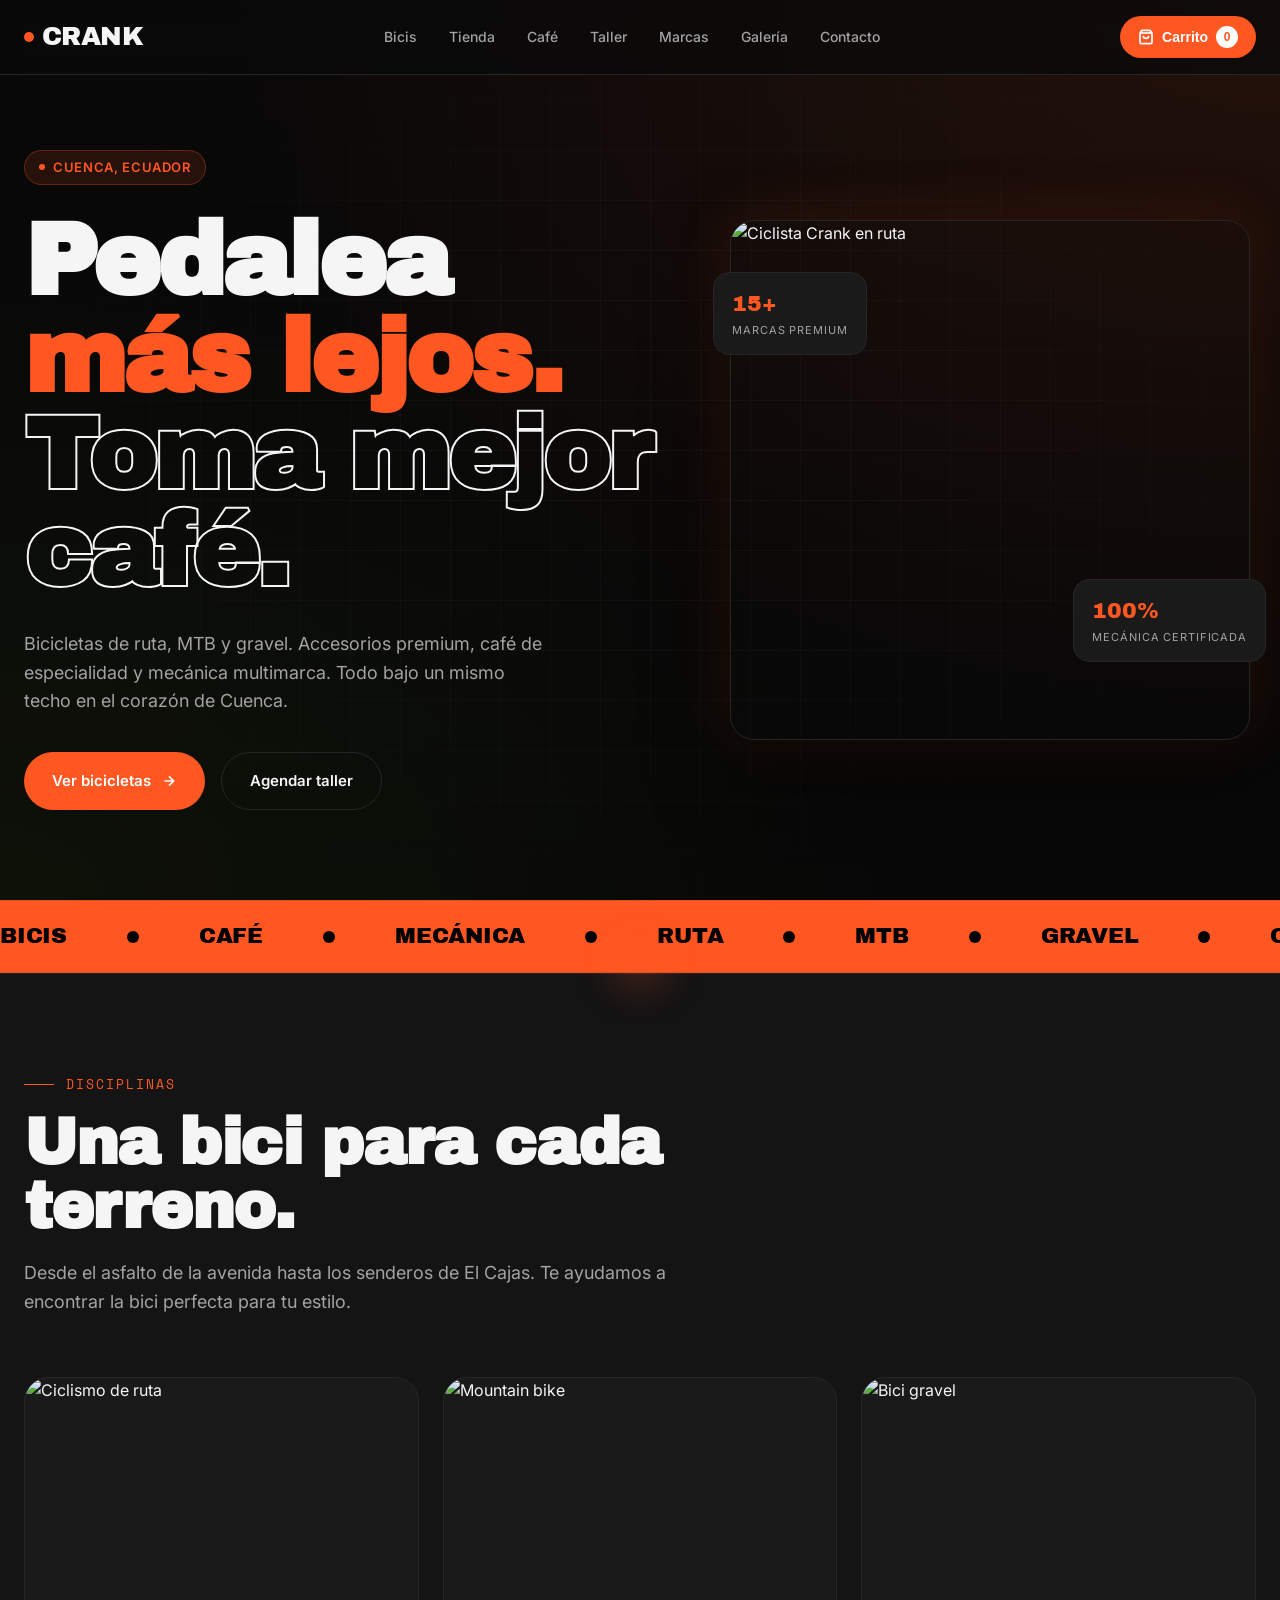
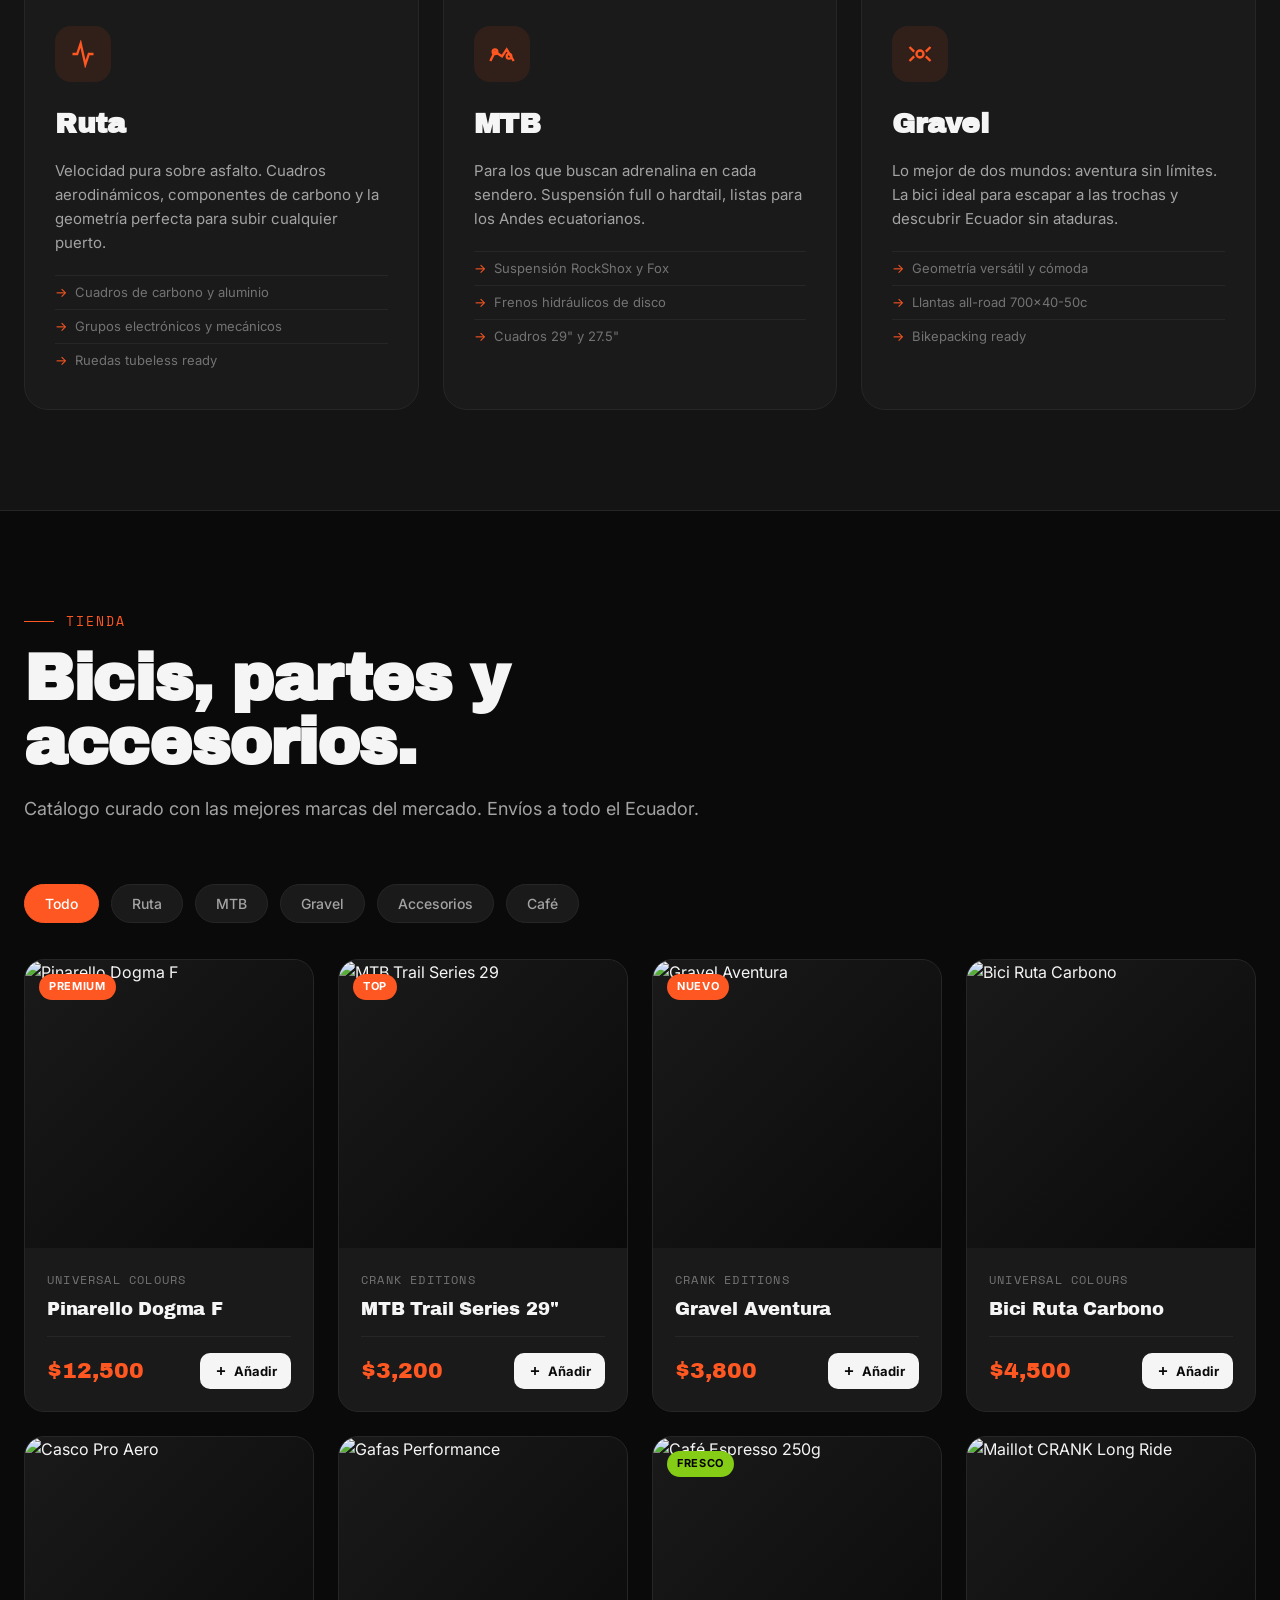
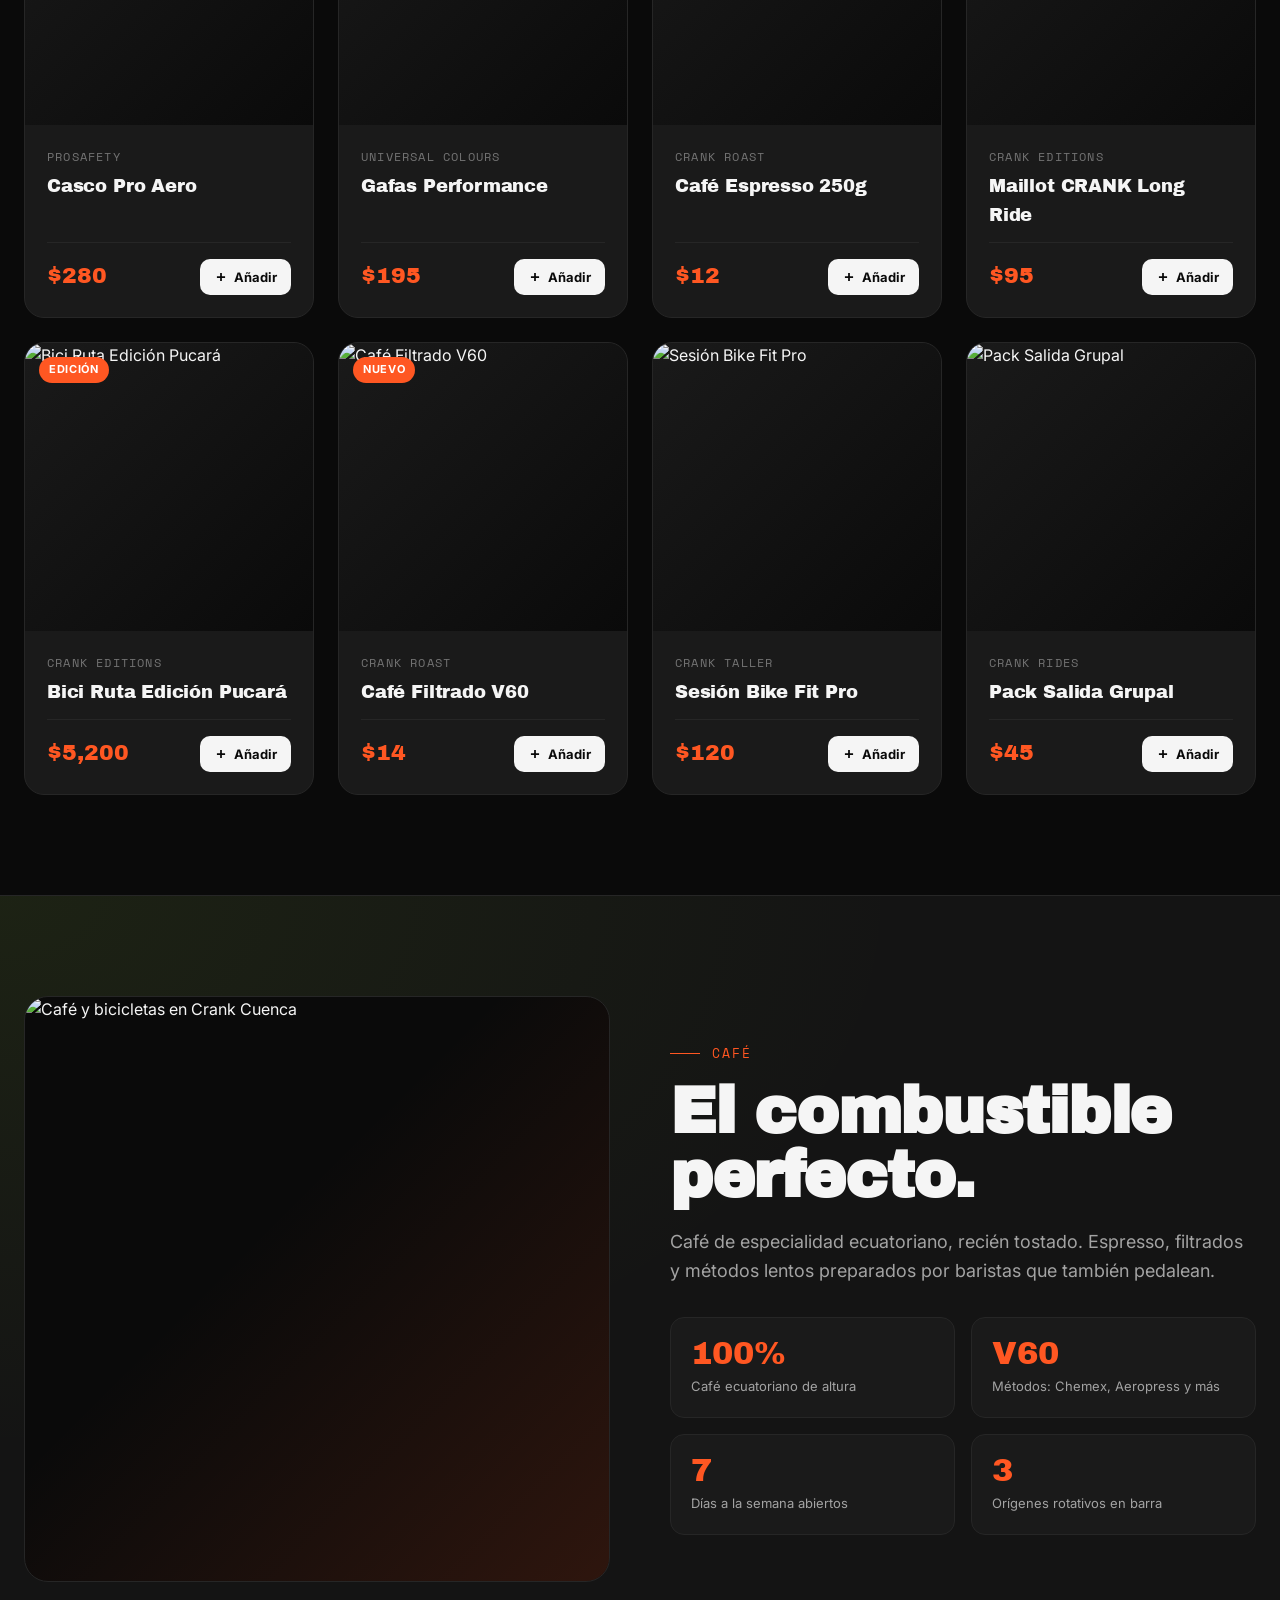
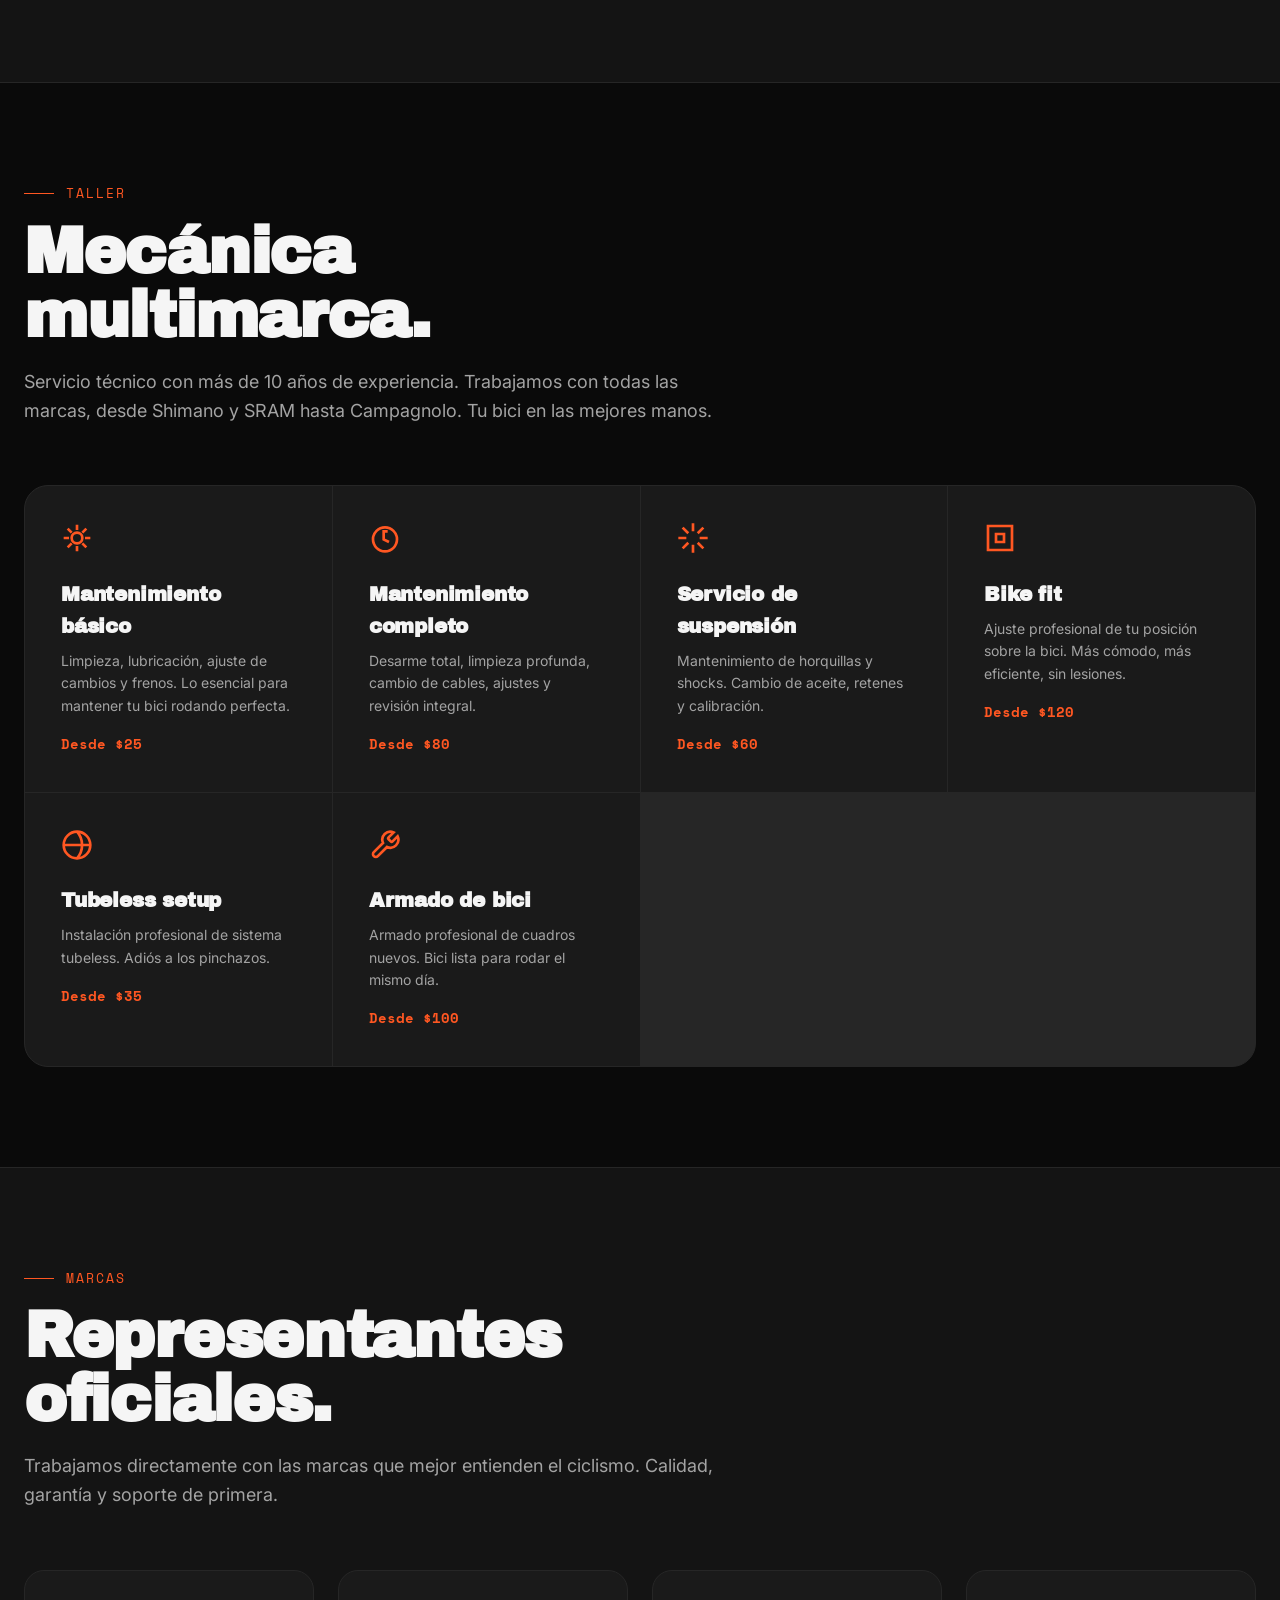
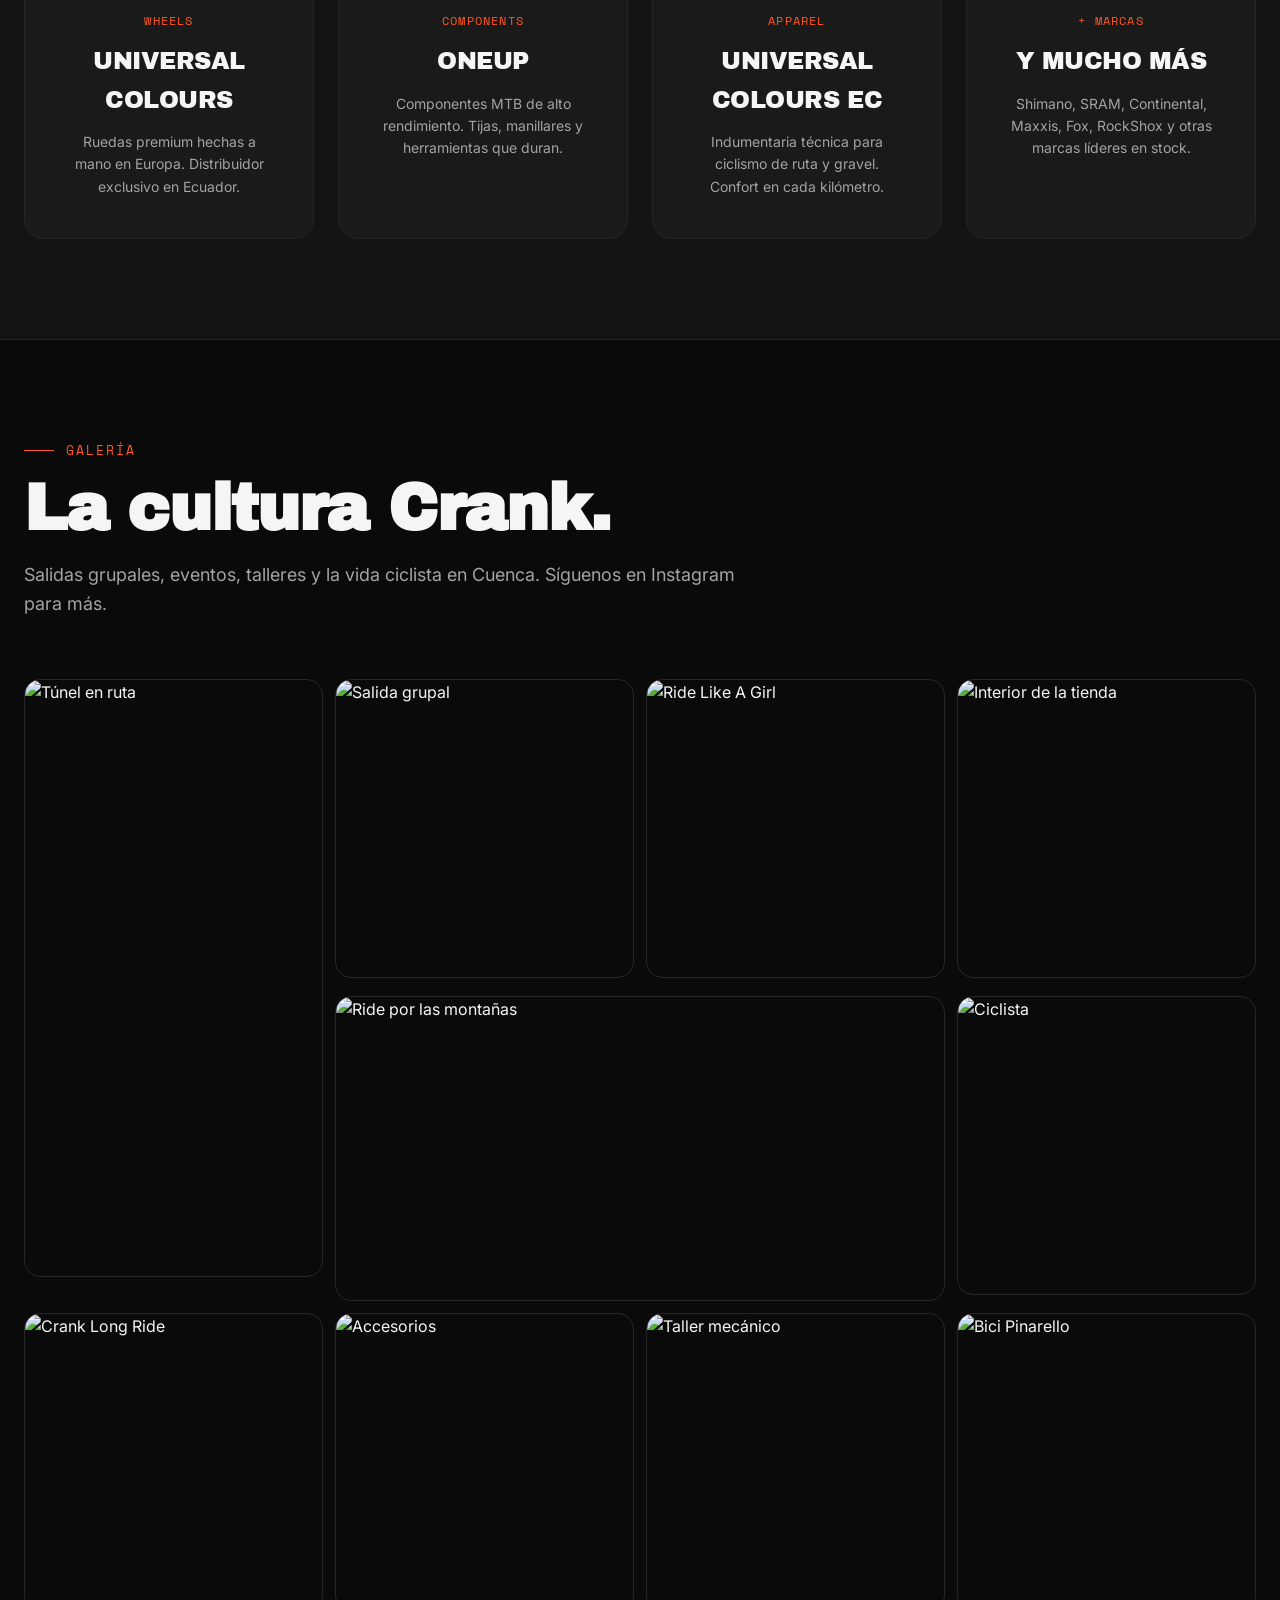
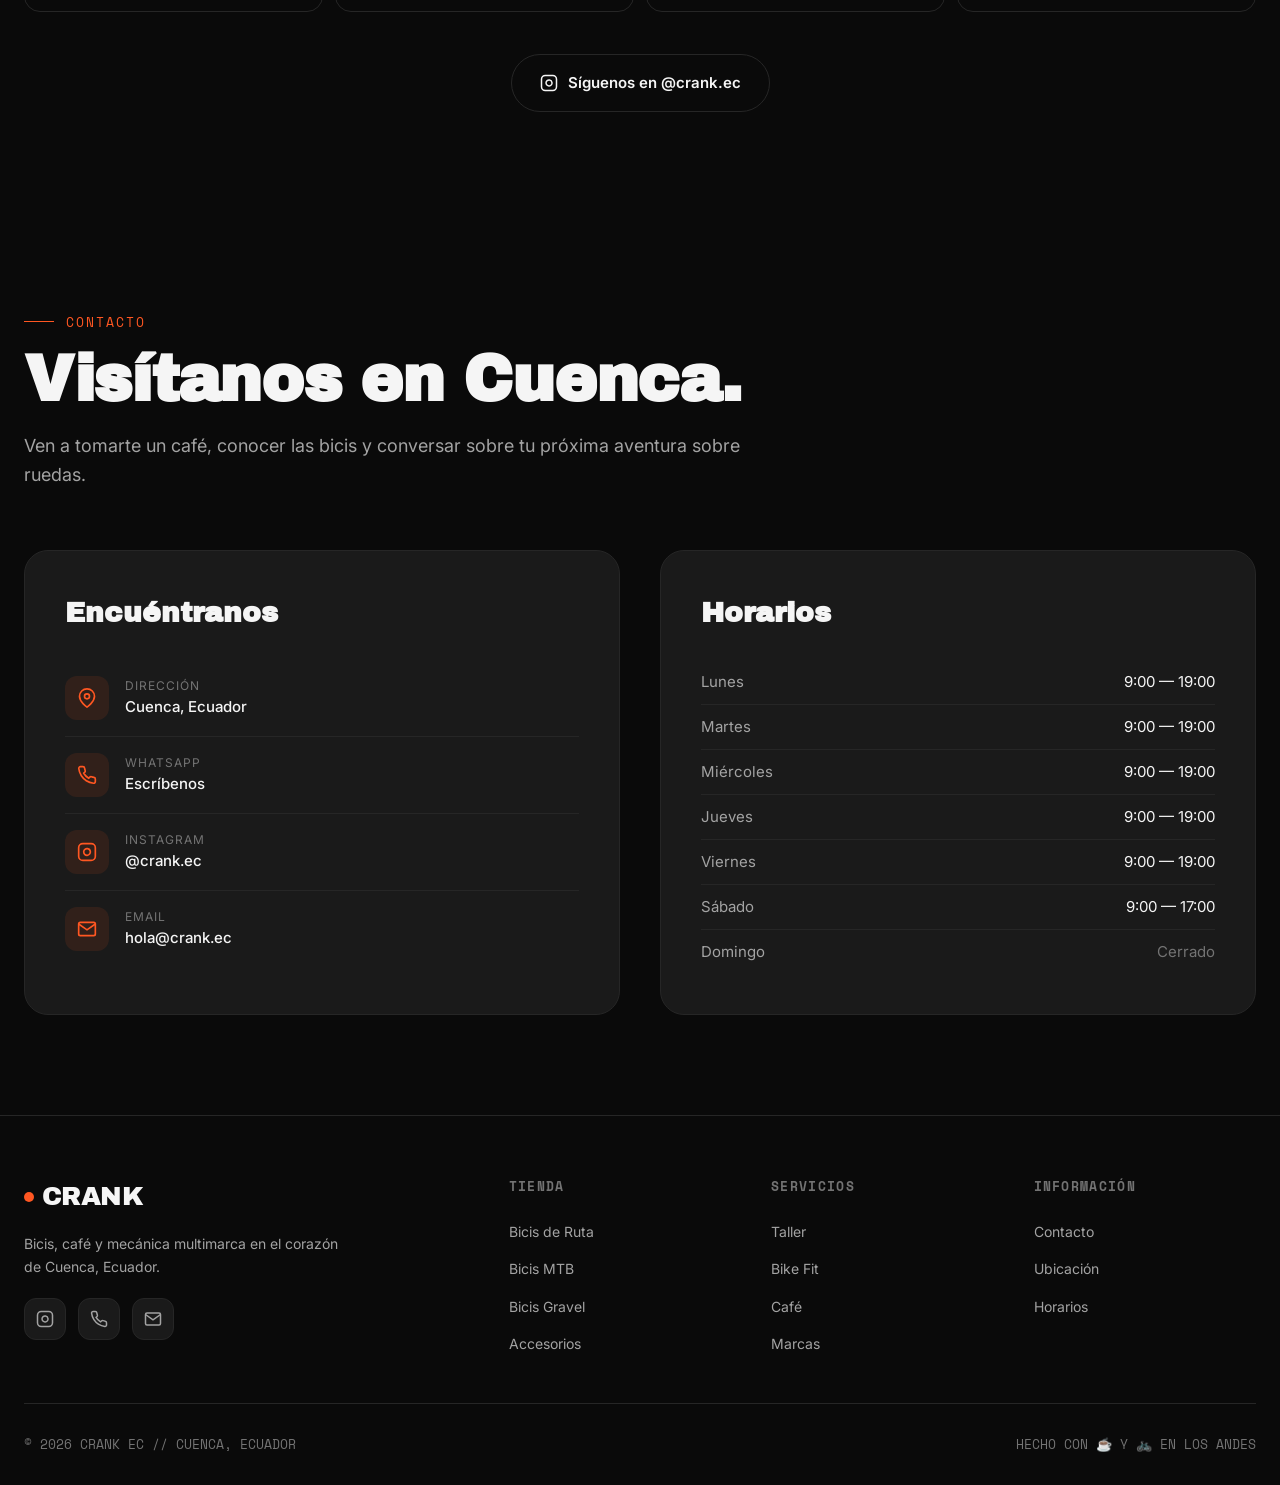
==== index.html @ f4cf3c6d "Crank EC Website 1.0" ====
<!DOCTYPE html>
<html lang="es">
<head>
<meta charset="UTF-8" />
<meta name="viewport" content="width=device-width, initial-scale=1.0" />
<title>Crank — Bicis, Café y Taller en Cuenca</title>
<meta name="description" content="Crank es una tienda y taller de bicicletas en Cuenca, Ecuador. Bicicletas de ruta, MTB y gravel, accesorios, café de especialidad y mecánica multimarca." />
<link rel="preconnect" href="https://fonts.googleapis.com">
<link rel="preconnect" href="https://fonts.gstatic.com" crossorigin>
<link href="https://fonts.googleapis.com/css2?family=Archivo+Black&family=Inter:wght@300;400;500;600;700;800&family=Space+Mono:wght@400;700&display=swap" rel="stylesheet">
<style>
  * { box-sizing: border-box; margin: 0; padding: 0; }

  :root {
    --bg: #0a0a0a;
    --bg-soft: #141414;
    --bg-card: #1a1a1a;
    --line: #262626;
    --text: #f5f5f5;
    --text-dim: #a3a3a3;
    --text-muted: #737373;
    --accent: #ff5722;
    --accent-hover: #ff7043;
    --green: #84cc16;
  }

  html { scroll-behavior: smooth; }
  body {
    font-family: 'Inter', -apple-system, BlinkMacSystemFont, sans-serif;
    background: var(--bg);
    color: var(--text);
    line-height: 1.6;
    overflow-x: hidden;
  }

  .container { max-width: 1280px; margin: 0 auto; padding: 0 24px; }

  /* NAV */
  nav {
    position: fixed; top: 0; left: 0; right: 0;
    z-index: 100;
    backdrop-filter: blur(12px);
    -webkit-backdrop-filter: blur(12px);
    background: rgba(10, 10, 10, 0.75);
    border-bottom: 1px solid var(--line);
  }
  .nav-inner {
    display: flex; align-items: center; justify-content: space-between;
    padding: 16px 24px;
    max-width: 1280px; margin: 0 auto;
  }
  .logo {
    font-family: 'Archivo Black', sans-serif;
    font-size: 26px; letter-spacing: -0.02em;
    color: var(--text);
    text-decoration: none;
    display: flex; align-items: center; gap: 8px;
  }
  .logo-dot { width: 10px; height: 10px; background: var(--accent); border-radius: 50%; }
  .nav-links { display: flex; gap: 32px; list-style: none; }
  .nav-links a {
    color: var(--text-dim);
    text-decoration: none;
    font-size: 14px; font-weight: 500;
    transition: color 0.2s;
  }
  .nav-links a:hover { color: var(--accent); }
  .nav-cart {
    background: var(--accent);
    color: white;
    border: none;
    padding: 10px 18px;
    border-radius: 999px;
    font-weight: 600;
    font-size: 14px;
    cursor: pointer;
    display: flex; align-items: center; gap: 8px;
    transition: background 0.2s;
  }
  .nav-cart:hover { background: var(--accent-hover); }
  .nav-cart-count {
    background: white; color: var(--accent);
    border-radius: 999px;
    min-width: 22px; height: 22px;
    display: inline-flex; align-items: center; justify-content: center;
    font-size: 12px; font-weight: 700;
    padding: 0 6px;
  }
  .menu-btn { display: none; background: transparent; border: none; color: var(--text); cursor: pointer; }

  /* HERO */
  .hero {
    min-height: 100vh;
    padding: 140px 0 80px;
    position: relative;
    overflow: hidden;
    background:
      radial-gradient(ellipse at top right, rgba(255, 87, 34, 0.15), transparent 60%),
      radial-gradient(ellipse at bottom left, rgba(132, 204, 22, 0.08), transparent 50%),
      var(--bg);
  }
  .hero-bg {
    position: absolute; inset: 0;
    background-image: url('img/mountain-ride.jpg');
    background-size: cover;
    background-position: center;
    opacity: 0.35;
    filter: grayscale(0.2) contrast(1.05);
  }
  .hero-bg::after {
    content: '';
    position: absolute; inset: 0;
    background: linear-gradient(180deg,
      rgba(10,10,10,0.6) 0%,
      rgba(10,10,10,0.8) 60%,
      rgba(10,10,10,1) 100%);
  }
  .hero-grid {
    position: absolute; inset: 0;
    background-image:
      linear-gradient(rgba(255,255,255,0.03) 1px, transparent 1px),
      linear-gradient(90deg, rgba(255,255,255,0.03) 1px, transparent 1px);
    background-size: 50px 50px;
    mask-image: radial-gradient(ellipse at center, black 30%, transparent 80%);
  }
  .hero-content {
    position: relative;
    display: grid; grid-template-columns: 1.2fr 1fr; gap: 60px;
    align-items: center;
    min-height: calc(100vh - 220px);
  }
  .hero-tag {
    display: inline-flex; align-items: center; gap: 8px;
    background: rgba(255, 87, 34, 0.12);
    border: 1px solid rgba(255, 87, 34, 0.3);
    color: var(--accent);
    padding: 6px 14px;
    border-radius: 999px;
    font-size: 13px; font-weight: 600;
    text-transform: uppercase;
    letter-spacing: 0.05em;
    margin-bottom: 28px;
  }
  .hero-tag-dot { width: 6px; height: 6px; background: var(--accent); border-radius: 50%; animation: pulse 2s infinite; }
  @keyframes pulse {
    0%, 100% { opacity: 1; }
    50% { opacity: 0.4; }
  }
  .hero h1 {
    font-family: 'Archivo Black', sans-serif;
    font-size: clamp(52px, 8vw, 110px);
    line-height: 0.95;
    letter-spacing: -0.03em;
    margin-bottom: 28px;
  }
  .hero h1 .accent { color: var(--accent); }
  .hero h1 .stroke {
    -webkit-text-stroke: 2px var(--text);
    color: transparent;
  }
  .hero p {
    font-size: 18px; color: var(--text-dim);
    max-width: 520px; margin-bottom: 36px;
  }
  .hero-actions { display: flex; gap: 16px; flex-wrap: wrap; }
  .btn {
    display: inline-flex; align-items: center; gap: 10px;
    padding: 16px 28px;
    border-radius: 999px;
    font-weight: 600; font-size: 15px;
    text-decoration: none;
    cursor: pointer;
    border: none;
    transition: all 0.2s;
  }
  .btn-primary { background: var(--accent); color: white; }
  .btn-primary:hover { background: var(--accent-hover); transform: translateY(-2px); }
  .btn-outline {
    background: transparent;
    color: var(--text);
    border: 1px solid var(--line);
  }
  .btn-outline:hover { border-color: var(--accent); color: var(--accent); }

  .hero-visual {
    position: relative;
    display: flex; align-items: center; justify-content: center;
  }
  .hero-bike {
    width: 100%; max-width: 520px;
    aspect-ratio: 1;
    position: relative;
    border-radius: 24px;
    overflow: hidden;
    border: 1px solid var(--line);
    box-shadow: 0 30px 80px rgba(0,0,0,0.5), 0 0 60px rgba(255, 87, 34, 0.15);
  }
  .hero-bike img {
    width: 100%; height: 100%;
    object-fit: cover;
    display: block;
  }
  .hero-bike svg { width: 100%; height: 100%; filter: drop-shadow(0 20px 40px rgba(255, 87, 34, 0.2)); }
  .stat-badge {
    position: absolute;
    background: var(--bg-card);
    border: 1px solid var(--line);
    border-radius: 16px;
    padding: 14px 18px;
    backdrop-filter: blur(10px);
  }
  .stat-badge .num { font-family: 'Archivo Black', sans-serif; font-size: 22px; color: var(--accent); }
  .stat-badge .label { font-size: 11px; color: var(--text-dim); text-transform: uppercase; letter-spacing: 0.08em; }
  .badge-1 { top: 10%; left: -10px; }
  .badge-2 { bottom: 15%; right: -10px; }

  /* MARQUEE */
  .marquee {
    background: var(--accent);
    padding: 18px 0;
    overflow: hidden;
    border-top: 1px solid rgba(0,0,0,0.1);
    border-bottom: 1px solid rgba(0,0,0,0.1);
  }
  .marquee-track {
    display: flex; gap: 60px;
    white-space: nowrap;
    animation: scroll 30s linear infinite;
    font-family: 'Archivo Black', sans-serif;
    font-size: 22px;
    color: black;
    letter-spacing: -0.01em;
  }
  .marquee-track span { display: inline-flex; align-items: center; gap: 60px; }
  .marquee-track .dot { width: 12px; height: 12px; background: black; border-radius: 50%; }
  @keyframes scroll {
    0% { transform: translateX(0); }
    100% { transform: translateX(-50%); }
  }

  /* SECTIONS */
  section { padding: 100px 0; position: relative; }
  .section-header { margin-bottom: 60px; max-width: 720px; }
  .section-eyebrow {
    color: var(--accent);
    font-family: 'Space Mono', monospace;
    font-size: 13px;
    text-transform: uppercase;
    letter-spacing: 0.15em;
    margin-bottom: 16px;
    display: flex; align-items: center; gap: 12px;
  }
  .section-eyebrow::before {
    content: ''; width: 30px; height: 1px; background: var(--accent);
  }
  .section-title {
    font-family: 'Archivo Black', sans-serif;
    font-size: clamp(36px, 5vw, 64px);
    line-height: 1;
    letter-spacing: -0.02em;
    margin-bottom: 20px;
  }
  .section-desc { font-size: 18px; color: var(--text-dim); }

  /* DISCIPLINES */
  #disciplinas { background: var(--bg-soft); border-top: 1px solid var(--line); border-bottom: 1px solid var(--line); }
  .disciplines-grid {
    display: grid; grid-template-columns: repeat(3, 1fr); gap: 24px;
  }
  .discipline {
    background: var(--bg-card);
    border: 1px solid var(--line);
    border-radius: 24px;
    overflow: hidden;
    transition: all 0.3s;
    position: relative;
    display: flex; flex-direction: column;
  }
  .discipline:hover { border-color: var(--accent); transform: translateY(-4px); }
  .discipline-img {
    aspect-ratio: 16/9;
    overflow: hidden;
    position: relative;
  }
  .discipline-img img {
    width: 100%; height: 100%;
    object-fit: cover;
    transition: transform 0.5s;
  }
  .discipline:hover .discipline-img img { transform: scale(1.05); }
  .discipline-body { padding: 28px 30px 32px; }
  .discipline-icon {
    width: 56px; height: 56px;
    background: rgba(255, 87, 34, 0.1);
    border-radius: 16px;
    display: flex; align-items: center; justify-content: center;
    margin-bottom: 20px;
    color: var(--accent);
  }
  .discipline h3 {
    font-family: 'Archivo Black', sans-serif;
    font-size: 28px;
    margin-bottom: 12px;
    letter-spacing: -0.01em;
  }
  .discipline p { color: var(--text-dim); margin-bottom: 20px; font-size: 15px; }
  .discipline-features { list-style: none; }
  .discipline-features li {
    color: var(--text-muted);
    font-size: 13px;
    padding: 6px 0;
    border-top: 1px solid var(--line);
    display: flex; align-items: center; gap: 8px;
  }
  .discipline-features li::before {
    content: '→'; color: var(--accent);
  }

  /* SHOP */
  .shop-filters {
    display: flex; gap: 12px; margin-bottom: 36px; flex-wrap: wrap;
  }
  .filter-btn {
    background: var(--bg-card);
    border: 1px solid var(--line);
    color: var(--text-dim);
    padding: 10px 20px;
    border-radius: 999px;
    cursor: pointer;
    font-size: 14px; font-weight: 500;
    font-family: inherit;
    transition: all 0.2s;
  }
  .filter-btn:hover { color: var(--text); }
  .filter-btn.active {
    background: var(--accent);
    border-color: var(--accent);
    color: white;
  }
  .products-grid {
    display: grid;
    grid-template-columns: repeat(auto-fill, minmax(280px, 1fr));
    gap: 24px;
  }
  .product {
    background: var(--bg-card);
    border: 1px solid var(--line);
    border-radius: 20px;
    overflow: hidden;
    transition: all 0.3s;
    display: flex; flex-direction: column;
  }
  .product:hover { border-color: var(--accent); transform: translateY(-4px); }
  .product-image {
    aspect-ratio: 1;
    background: linear-gradient(135deg, #1a1a1a 0%, #0a0a0a 100%);
    display: flex; align-items: center; justify-content: center;
    position: relative;
    overflow: hidden;
  }
  .product-image img {
    width: 100%; height: 100%;
    object-fit: cover;
    transition: transform 0.5s ease;
  }
  .product:hover .product-image img { transform: scale(1.06); }
  .product-image svg { width: 70%; height: 70%; }
  .product-tag {
    position: absolute; top: 14px; left: 14px;
    background: var(--accent);
    color: white;
    font-size: 11px; font-weight: 700;
    padding: 4px 10px;
    border-radius: 999px;
    text-transform: uppercase;
    letter-spacing: 0.06em;
  }
  .product-tag.green { background: var(--green); color: black; }
  .product-info { padding: 22px; flex: 1; display: flex; flex-direction: column; }
  .product-brand {
    color: var(--text-muted);
    font-size: 12px;
    text-transform: uppercase;
    letter-spacing: 0.1em;
    margin-bottom: 6px;
    font-family: 'Space Mono', monospace;
  }
  .product-name {
    font-family: 'Archivo Black', sans-serif;
    font-size: 18px;
    margin-bottom: 12px;
    letter-spacing: -0.01em;
  }
  .product-bottom {
    margin-top: auto;
    display: flex; align-items: center; justify-content: space-between;
    gap: 12px;
    padding-top: 16px;
    border-top: 1px solid var(--line);
  }
  .product-price {
    font-family: 'Archivo Black', sans-serif;
    font-size: 22px;
    color: var(--accent);
  }
  .add-cart-btn {
    background: var(--text);
    color: var(--bg);
    border: none;
    padding: 10px 14px;
    border-radius: 10px;
    cursor: pointer;
    font-weight: 700;
    font-size: 13px;
    transition: all 0.2s;
    display: inline-flex; align-items: center; gap: 6px;
    font-family: inherit;
  }
  .add-cart-btn:hover { background: var(--accent); color: white; }

  /* CAFE */
  #cafe {
    background:
      radial-gradient(ellipse at top left, rgba(132, 204, 22, 0.08), transparent 50%),
      var(--bg-soft);
    border-top: 1px solid var(--line);
    border-bottom: 1px solid var(--line);
  }
  .cafe-grid {
    display: grid; grid-template-columns: 1fr 1fr; gap: 60px;
    align-items: center;
  }
  .cafe-visual {
    aspect-ratio: 1;
    border-radius: 24px;
    border: 1px solid var(--line);
    position: relative;
    overflow: hidden;
    background: #0a0a0a;
  }
  .cafe-visual img {
    width: 100%; height: 100%;
    object-fit: cover;
  }
  .cafe-visual::after {
    content: ''; position: absolute; inset: 0;
    background: linear-gradient(135deg, transparent 40%, rgba(255, 87, 34, 0.15) 100%);
    pointer-events: none;
  }
  .cafe-features {
    display: grid; grid-template-columns: repeat(2, 1fr); gap: 16px;
    margin-top: 32px;
  }
  .cafe-feature {
    background: var(--bg-card);
    border: 1px solid var(--line);
    border-radius: 14px;
    padding: 20px;
  }
  .cafe-feature-num {
    font-family: 'Archivo Black', sans-serif;
    font-size: 32px; color: var(--accent);
    line-height: 1;
  }
  .cafe-feature-label { color: var(--text-dim); font-size: 13px; margin-top: 6px; }

  /* TALLER */
  .services-grid {
    display: grid; grid-template-columns: repeat(auto-fit, minmax(280px, 1fr));
    gap: 1px;
    background: var(--line);
    border: 1px solid var(--line);
    border-radius: 24px;
    overflow: hidden;
  }
  .service {
    background: var(--bg-card);
    padding: 36px;
    transition: background 0.3s;
  }
  .service:hover { background: var(--bg-soft); }
  .service-icon {
    color: var(--accent);
    margin-bottom: 16px;
  }
  .service h4 {
    font-family: 'Archivo Black', sans-serif;
    font-size: 20px;
    margin-bottom: 8px;
    letter-spacing: -0.01em;
  }
  .service p { color: var(--text-dim); font-size: 14px; margin-bottom: 16px; }
  .service-price {
    color: var(--accent);
    font-family: 'Space Mono', monospace;
    font-size: 14px;
    font-weight: 700;
  }

  /* MARCAS */
  #marcas { background: var(--bg-soft); border-top: 1px solid var(--line); border-bottom: 1px solid var(--line); }
  .brands-grid {
    display: grid;
    grid-template-columns: repeat(auto-fit, minmax(280px, 1fr));
    gap: 24px;
  }
  .brand {
    background: var(--bg-card);
    border: 1px solid var(--line);
    border-radius: 20px;
    padding: 40px;
    text-align: center;
    transition: all 0.3s;
  }
  .brand:hover { border-color: var(--accent); transform: translateY(-4px); }
  .brand-logo {
    font-family: 'Archivo Black', sans-serif;
    font-size: 24px;
    margin-bottom: 12px;
    letter-spacing: -0.02em;
  }
  .brand-tag {
    color: var(--accent);
    font-family: 'Space Mono', monospace;
    font-size: 12px;
    text-transform: uppercase;
    letter-spacing: 0.1em;
    margin-bottom: 12px;
  }
  .brand p { color: var(--text-dim); font-size: 14px; }

  /* GALLERY */
  .gallery-grid {
    display: grid;
    grid-template-columns: repeat(4, 1fr);
    grid-auto-rows: 1fr;
    gap: 12px;
  }
  .gallery-grid > div {
    aspect-ratio: 1;
    border-radius: 16px;
    overflow: hidden;
    position: relative;
    cursor: pointer;
    border: 1px solid var(--line);
  }
  .gallery-grid > div.tall { grid-row: span 2; aspect-ratio: 1 / 2; }
  .gallery-grid > div.wide { grid-column: span 2; aspect-ratio: 2 / 1; }
  .gallery-grid img {
    width: 100%; height: 100%;
    object-fit: cover;
    transition: transform 0.6s ease, filter 0.3s;
  }
  .gallery-grid > div::after {
    content: '';
    position: absolute; inset: 0;
    background: linear-gradient(180deg, transparent 60%, rgba(0,0,0,0.6));
    opacity: 0;
    transition: opacity 0.3s;
  }
  .gallery-grid > div:hover img { transform: scale(1.08); }
  .gallery-grid > div:hover::after { opacity: 1; }
  .gallery-cta {
    margin-top: 36px;
    text-align: center;
  }
  @media (max-width: 768px) {
    .gallery-grid { grid-template-columns: repeat(2, 1fr); }
    .gallery-grid > div.wide { grid-column: span 2; }
    .gallery-grid > div.tall { grid-row: span 1; aspect-ratio: 1; }
  }

  /* CONTACT */
  .contact-grid {
    display: grid; grid-template-columns: 1fr 1fr; gap: 40px;
  }
  .contact-card {
    background: var(--bg-card);
    border: 1px solid var(--line);
    border-radius: 24px;
    padding: 40px;
  }
  .contact-card h3 {
    font-family: 'Archivo Black', sans-serif;
    font-size: 28px;
    margin-bottom: 24px;
  }
  .contact-row {
    display: flex; align-items: center; gap: 16px;
    padding: 16px 0;
    border-bottom: 1px solid var(--line);
  }
  .contact-row:last-child { border-bottom: none; }
  .contact-icon {
    width: 44px; height: 44px;
    background: rgba(255, 87, 34, 0.1);
    border-radius: 12px;
    display: flex; align-items: center; justify-content: center;
    color: var(--accent);
    flex-shrink: 0;
  }
  .contact-row .label { font-size: 12px; color: var(--text-muted); text-transform: uppercase; letter-spacing: 0.08em; }
  .contact-row .value { font-size: 15px; color: var(--text); font-weight: 500; }
  .contact-row a { color: inherit; text-decoration: none; }
  .contact-row a:hover { color: var(--accent); }
  .hours-list { list-style: none; }
  .hours-list li {
    display: flex; justify-content: space-between;
    padding: 10px 0;
    border-bottom: 1px solid var(--line);
    font-size: 15px;
  }
  .hours-list li:last-child { border-bottom: none; }
  .hours-list li span:first-child { color: var(--text-dim); }
  .hours-list li.closed span:last-child { color: var(--text-muted); }

  /* FOOTER */
  footer {
    background: var(--bg);
    border-top: 1px solid var(--line);
    padding: 60px 0 30px;
  }
  .footer-grid {
    display: grid; grid-template-columns: 2fr 1fr 1fr 1fr; gap: 40px;
    margin-bottom: 40px;
  }
  .footer-col h5 {
    font-size: 13px;
    text-transform: uppercase;
    letter-spacing: 0.1em;
    color: var(--text-muted);
    margin-bottom: 16px;
    font-family: 'Space Mono', monospace;
  }
  .footer-col ul { list-style: none; }
  .footer-col ul li { padding: 6px 0; }
  .footer-col ul a { color: var(--text-dim); text-decoration: none; font-size: 14px; transition: color 0.2s; }
  .footer-col ul a:hover { color: var(--accent); }
  .footer-tagline { color: var(--text-dim); font-size: 14px; margin-top: 16px; max-width: 320px; }
  .footer-social { display: flex; gap: 12px; margin-top: 20px; }
  .footer-social a {
    width: 42px; height: 42px;
    background: var(--bg-card);
    border: 1px solid var(--line);
    border-radius: 12px;
    display: flex; align-items: center; justify-content: center;
    color: var(--text-dim);
    transition: all 0.2s;
  }
  .footer-social a:hover {
    background: var(--accent);
    border-color: var(--accent);
    color: white;
  }
  .footer-bottom {
    padding-top: 30px;
    border-top: 1px solid var(--line);
    display: flex; justify-content: space-between; align-items: center;
    color: var(--text-muted);
    font-size: 13px;
    font-family: 'Space Mono', monospace;
  }

  /* CART DRAWER */
  .cart-overlay {
    position: fixed; inset: 0;
    background: rgba(0,0,0,0.7);
    z-index: 200;
    opacity: 0; pointer-events: none;
    transition: opacity 0.3s;
    backdrop-filter: blur(4px);
  }
  .cart-overlay.open { opacity: 1; pointer-events: all; }
  .cart-drawer {
    position: fixed; top: 0; right: 0; bottom: 0;
    width: 100%; max-width: 440px;
    background: var(--bg-soft);
    border-left: 1px solid var(--line);
    z-index: 201;
    transform: translateX(100%);
    transition: transform 0.3s;
    display: flex; flex-direction: column;
  }
  .cart-drawer.open { transform: translateX(0); }
  .cart-header {
    padding: 24px;
    border-bottom: 1px solid var(--line);
    display: flex; justify-content: space-between; align-items: center;
  }
  .cart-header h3 { font-family: 'Archivo Black', sans-serif; font-size: 22px; }
  .cart-close {
    background: transparent; border: none;
    color: var(--text); cursor: pointer;
    width: 36px; height: 36px;
    display: flex; align-items: center; justify-content: center;
    border-radius: 10px;
    transition: background 0.2s;
  }
  .cart-close:hover { background: var(--bg-card); }
  .cart-items { flex: 1; overflow-y: auto; padding: 20px 24px; }
  .cart-item {
    display: flex; gap: 16px;
    padding: 16px 0;
    border-bottom: 1px solid var(--line);
  }
  .cart-item-image {
    width: 70px; height: 70px;
    background: var(--bg-card);
    border-radius: 10px;
    flex-shrink: 0;
    display: flex; align-items: center; justify-content: center;
  }
  .cart-item-info { flex: 1; }
  .cart-item-name { font-weight: 600; font-size: 14px; margin-bottom: 4px; }
  .cart-item-price { color: var(--accent); font-weight: 700; font-size: 14px; font-family: 'Space Mono', monospace; }
  .cart-qty { display: flex; align-items: center; gap: 8px; margin-top: 8px; }
  .cart-qty button {
    width: 26px; height: 26px;
    background: var(--bg-card);
    border: 1px solid var(--line);
    color: var(--text);
    border-radius: 6px;
    cursor: pointer;
    font-size: 14px;
  }
  .cart-qty button:hover { border-color: var(--accent); }
  .cart-qty span { min-width: 24px; text-align: center; font-weight: 600; font-size: 14px; }
  .cart-empty { text-align: center; padding: 60px 24px; color: var(--text-muted); }
  .cart-footer {
    padding: 24px;
    border-top: 1px solid var(--line);
    background: var(--bg);
  }
  .cart-total {
    display: flex; justify-content: space-between;
    margin-bottom: 16px;
    font-family: 'Archivo Black', sans-serif;
    font-size: 22px;
  }
  .cart-total .amount { color: var(--accent); }
  .checkout-btn {
    width: 100%;
    background: var(--accent);
    color: white;
    border: none;
    padding: 16px;
    border-radius: 12px;
    font-weight: 700;
    font-size: 15px;
    cursor: pointer;
    font-family: inherit;
    transition: background 0.2s;
  }
  .checkout-btn:hover { background: var(--accent-hover); }
  .checkout-note { font-size: 12px; color: var(--text-muted); text-align: center; margin-top: 12px; }

  /* TOAST */
  .toast {
    position: fixed; bottom: 30px; left: 50%;
    transform: translateX(-50%) translateY(100px);
    background: var(--accent);
    color: white;
    padding: 14px 24px;
    border-radius: 999px;
    font-weight: 600;
    font-size: 14px;
    z-index: 300;
    transition: transform 0.3s;
    box-shadow: 0 10px 40px rgba(255, 87, 34, 0.4);
  }
  .toast.show { transform: translateX(-50%) translateY(0); }

  /* RESPONSIVE */
  @media (max-width: 968px) {
    .hero-content { grid-template-columns: 1fr; gap: 40px; }
    .hero-visual { order: -1; max-width: 360px; margin: 0 auto; }
    .disciplines-grid { grid-template-columns: 1fr; }
    .cafe-grid { grid-template-columns: 1fr; }
    .contact-grid { grid-template-columns: 1fr; }
    .footer-grid { grid-template-columns: 1fr 1fr; }
  }
  @media (max-width: 640px) {
    .nav-links { display: none; }
    section { padding: 70px 0; }
    .hero { padding: 120px 0 60px; }
    .footer-grid { grid-template-columns: 1fr; }
    .footer-bottom { flex-direction: column; gap: 12px; text-align: center; }
    .cafe-features { grid-template-columns: 1fr; }
  }
</style>
</head>
<body>

<nav>
  <div class="nav-inner">
    <a href="#" class="logo"><span class="logo-dot"></span>CRANK</a>
    <ul class="nav-links">
      <li><a href="#disciplinas">Bicis</a></li>
      <li><a href="#tienda">Tienda</a></li>
      <li><a href="#cafe">Café</a></li>
      <li><a href="#taller">Taller</a></li>
      <li><a href="#marcas">Marcas</a></li>
      <li><a href="#galeria">Galería</a></li>
      <li><a href="#contacto">Contacto</a></li>
    </ul>
    <button class="nav-cart" onclick="openCart()">
      <svg width="16" height="16" viewBox="0 0 24 24" fill="none" stroke="currentColor" stroke-width="2.5"><path d="M6 2L3 6v14a2 2 0 002 2h14a2 2 0 002-2V6l-3-4z"/><path d="M3 6h18"/><path d="M16 10a4 4 0 01-8 0"/></svg>
      Carrito <span class="nav-cart-count" id="cartCount">0</span>
    </button>
  </div>
</nav>

<!-- HERO -->
<header class="hero">
  <div class="hero-bg"></div>
  <div class="hero-grid"></div>
  <div class="container hero-content">
    <div>
      <div class="hero-tag"><span class="hero-tag-dot"></span>Cuenca, Ecuador</div>
      <h1>
        Pedalea<br>
        <span class="accent">más lejos.</span><br>
        <span class="stroke">Toma mejor café.</span>
      </h1>
      <p>Bicicletas de ruta, MTB y gravel. Accesorios premium, café de especialidad y mecánica multimarca. Todo bajo un mismo techo en el corazón de Cuenca.</p>
      <div class="hero-actions">
        <a href="#tienda" class="btn btn-primary">
          Ver bicicletas
          <svg width="16" height="16" viewBox="0 0 24 24" fill="none" stroke="currentColor" stroke-width="2.5"><path d="M5 12h14M12 5l7 7-7 7"/></svg>
        </a>
        <a href="#taller" class="btn btn-outline">Agendar taller</a>
      </div>
    </div>
    <div class="hero-visual">
      <div class="hero-bike">
        <img src="img/hero-cyclist.jpg" alt="Ciclista Crank en ruta" />
      </div>
      <div class="stat-badge badge-1">
        <div class="num">15+</div>
        <div class="label">Marcas premium</div>
      </div>
      <div class="stat-badge badge-2">
        <div class="num">100%</div>
        <div class="label">Mecánica certificada</div>
      </div>
    </div>
  </div>
</header>

<!-- MARQUEE -->
<div class="marquee">
  <div class="marquee-track">
    <span>BICIS<span class="dot"></span>CAFÉ<span class="dot"></span>MECÁNICA<span class="dot"></span>RUTA<span class="dot"></span>MTB<span class="dot"></span>GRAVEL<span class="dot"></span>CUENCA<span class="dot"></span></span>
    <span>BICIS<span class="dot"></span>CAFÉ<span class="dot"></span>MECÁNICA<span class="dot"></span>RUTA<span class="dot"></span>MTB<span class="dot"></span>GRAVEL<span class="dot"></span>CUENCA<span class="dot"></span></span>
  </div>
</div>

<!-- DISCIPLINAS -->
<section id="disciplinas">
  <div class="container">
    <div class="section-header">
      <div class="section-eyebrow">Disciplinas</div>
      <h2 class="section-title">Una bici para cada terreno.</h2>
      <p class="section-desc">Desde el asfalto de la avenida hasta los senderos de El Cajas. Te ayudamos a encontrar la bici perfecta para tu estilo.</p>
    </div>
    <div class="disciplines-grid">
      <div class="discipline">
        <div class="discipline-img"><img src="img/road-bike.jpg" alt="Ciclismo de ruta" loading="lazy"/></div>
        <div class="discipline-body">
          <div class="discipline-icon">
            <svg width="28" height="28" viewBox="0 0 24 24" fill="none" stroke="currentColor" stroke-width="2"><path d="M3 12h4l3-9 4 18 3-9h4"/></svg>
          </div>
          <h3>Ruta</h3>
          <p>Velocidad pura sobre asfalto. Cuadros aerodinámicos, componentes de carbono y la geometría perfecta para subir cualquier puerto.</p>
          <ul class="discipline-features">
            <li>Cuadros de carbono y aluminio</li>
            <li>Grupos electrónicos y mecánicos</li>
            <li>Ruedas tubeless ready</li>
          </ul>
        </div>
      </div>
      <div class="discipline">
        <div class="discipline-img"><img src="img/bike-detail.jpg" alt="Mountain bike" loading="lazy"/></div>
        <div class="discipline-body">
          <div class="discipline-icon">
            <svg width="28" height="28" viewBox="0 0 24 24" fill="none" stroke="currentColor" stroke-width="2"><path d="M2 18l4-8 6 4 4-6 6 10"/><circle cx="6" cy="10" r="2"/><circle cx="18" cy="14" r="2"/></svg>
          </div>
          <h3>MTB</h3>
          <p>Para los que buscan adrenalina en cada sendero. Suspensión full o hardtail, listas para los Andes ecuatorianos.</p>
          <ul class="discipline-features">
            <li>Suspensión RockShox y Fox</li>
            <li>Frenos hidráulicos de disco</li>
            <li>Cuadros 29" y 27.5"</li>
          </ul>
        </div>
      </div>
      <div class="discipline">
        <div class="discipline-img"><img src="img/gravel-bike.jpg" alt="Bici gravel" loading="lazy"/></div>
        <div class="discipline-body">
          <div class="discipline-icon">
            <svg width="28" height="28" viewBox="0 0 24 24" fill="none" stroke="currentColor" stroke-width="2"><path d="M3 6l4 4M21 6l-4 4M3 18l4-4M21 18l-4-4"/><circle cx="12" cy="12" r="3"/></svg>
          </div>
          <h3>Gravel</h3>
          <p>Lo mejor de dos mundos: aventura sin límites. La bici ideal para escapar a las trochas y descubrir Ecuador sin ataduras.</p>
          <ul class="discipline-features">
            <li>Geometría versátil y cómoda</li>
            <li>Llantas all-road 700x40-50c</li>
            <li>Bikepacking ready</li>
          </ul>
        </div>
      </div>
    </div>
  </div>
</section>

<!-- TIENDA -->
<section id="tienda">
  <div class="container">
    <div class="section-header">
      <div class="section-eyebrow">Tienda</div>
      <h2 class="section-title">Bicis, partes y accesorios.</h2>
      <p class="section-desc">Catálogo curado con las mejores marcas del mercado. Envíos a todo el Ecuador.</p>
    </div>

    <div class="shop-filters">
      <button class="filter-btn active" data-filter="todo">Todo</button>
      <button class="filter-btn" data-filter="ruta">Ruta</button>
      <button class="filter-btn" data-filter="mtb">MTB</button>
      <button class="filter-btn" data-filter="gravel">Gravel</button>
      <button class="filter-btn" data-filter="accesorios">Accesorios</button>
      <button class="filter-btn" data-filter="cafe">Café</button>
    </div>

    <div class="products-grid" id="productsGrid"></div>
  </div>
</section>

<!-- CAFE -->
<section id="cafe">
  <div class="container">
    <div class="cafe-grid">
      <div class="cafe-visual">
        <img src="img/bike-table.jpg" alt="Café y bicicletas en Crank Cuenca" />
      </div>
      <div>
        <div class="section-eyebrow">Café</div>
        <h2 class="section-title">El combustible perfecto.</h2>
        <p class="section-desc">Café de especialidad ecuatoriano, recién tostado. Espresso, filtrados y métodos lentos preparados por baristas que también pedalean.</p>
        <div class="cafe-features">
          <div class="cafe-feature">
            <div class="cafe-feature-num">100%</div>
            <div class="cafe-feature-label">Café ecuatoriano de altura</div>
          </div>
          <div class="cafe-feature">
            <div class="cafe-feature-num">V60</div>
            <div class="cafe-feature-label">Métodos: Chemex, Aeropress y más</div>
          </div>
          <div class="cafe-feature">
            <div class="cafe-feature-num">7</div>
            <div class="cafe-feature-label">Días a la semana abiertos</div>
          </div>
          <div class="cafe-feature">
            <div class="cafe-feature-num">3</div>
            <div class="cafe-feature-label">Orígenes rotativos en barra</div>
          </div>
        </div>
      </div>
    </div>
  </div>
</section>

<!-- TALLER -->
<section id="taller">
  <div class="container">
    <div class="section-header">
      <div class="section-eyebrow">Taller</div>
      <h2 class="section-title">Mecánica multimarca.</h2>
      <p class="section-desc">Servicio técnico con más de 10 años de experiencia. Trabajamos con todas las marcas, desde Shimano y SRAM hasta Campagnolo. Tu bici en las mejores manos.</p>
    </div>
    <div class="services-grid">
      <div class="service">
        <div class="service-icon">
          <svg width="32" height="32" viewBox="0 0 24 24" fill="none" stroke="currentColor" stroke-width="2"><path d="M12 2v4M12 18v4M2 12h4M18 12h4M5 5l3 3M16 16l3 3M5 19l3-3M16 8l3-3"/><circle cx="12" cy="12" r="4"/></svg>
        </div>
        <h4>Mantenimiento básico</h4>
        <p>Limpieza, lubricación, ajuste de cambios y frenos. Lo esencial para mantener tu bici rodando perfecta.</p>
        <div class="service-price">Desde $25</div>
      </div>
      <div class="service">
        <div class="service-icon">
          <svg width="32" height="32" viewBox="0 0 24 24" fill="none" stroke="currentColor" stroke-width="2"><path d="M14 7h-3v6l4 2"/><circle cx="12" cy="13" r="9"/></svg>
        </div>
        <h4>Mantenimiento completo</h4>
        <p>Desarme total, limpieza profunda, cambio de cables, ajustes y revisión integral.</p>
        <div class="service-price">Desde $80</div>
      </div>
      <div class="service">
        <div class="service-icon">
          <svg width="32" height="32" viewBox="0 0 24 24" fill="none" stroke="currentColor" stroke-width="2"><path d="M12 1v6M12 17v6M4.22 4.22l4.24 4.24M15.54 15.54l4.24 4.24M1 12h6M17 12h6M4.22 19.78l4.24-4.24M15.54 8.46l4.24-4.24"/></svg>
        </div>
        <h4>Servicio de suspensión</h4>
        <p>Mantenimiento de horquillas y shocks. Cambio de aceite, retenes y calibración.</p>
        <div class="service-price">Desde $60</div>
      </div>
      <div class="service">
        <div class="service-icon">
          <svg width="32" height="32" viewBox="0 0 24 24" fill="none" stroke="currentColor" stroke-width="2"><path d="M3 3h18v18H3z"/><path d="M9 9h6v6H9z"/></svg>
        </div>
        <h4>Bike fit</h4>
        <p>Ajuste profesional de tu posición sobre la bici. Más cómodo, más eficiente, sin lesiones.</p>
        <div class="service-price">Desde $120</div>
      </div>
      <div class="service">
        <div class="service-icon">
          <svg width="32" height="32" viewBox="0 0 24 24" fill="none" stroke="currentColor" stroke-width="2"><circle cx="12" cy="12" r="10"/><path d="M2 12h20M12 2a15 15 0 010 20"/></svg>
        </div>
        <h4>Tubeless setup</h4>
        <p>Instalación profesional de sistema tubeless. Adiós a los pinchazos.</p>
        <div class="service-price">Desde $35</div>
      </div>
      <div class="service">
        <div class="service-icon">
          <svg width="32" height="32" viewBox="0 0 24 24" fill="none" stroke="currentColor" stroke-width="2"><path d="M14.7 6.3a1 1 0 000 1.4l1.6 1.6a1 1 0 001.4 0l3.77-3.77a6 6 0 01-7.94 7.94l-6.91 6.91a2.12 2.12 0 01-3-3l6.91-6.91a6 6 0 017.94-7.94l-3.76 3.76z"/></svg>
        </div>
        <h4>Armado de bici</h4>
        <p>Armado profesional de cuadros nuevos. Bici lista para rodar el mismo día.</p>
        <div class="service-price">Desde $100</div>
      </div>
    </div>
  </div>
</section>

<!-- MARCAS -->
<section id="marcas">
  <div class="container">
    <div class="section-header">
      <div class="section-eyebrow">Marcas</div>
      <h2 class="section-title">Representantes oficiales.</h2>
      <p class="section-desc">Trabajamos directamente con las marcas que mejor entienden el ciclismo. Calidad, garantía y soporte de primera.</p>
    </div>
    <div class="brands-grid">
      <div class="brand">
        <div class="brand-tag">Wheels</div>
        <div class="brand-logo">UNIVERSAL COLOURS</div>
        <p>Ruedas premium hechas a mano en Europa. Distribuidor exclusivo en Ecuador.</p>
      </div>
      <div class="brand">
        <div class="brand-tag">Components</div>
        <div class="brand-logo">ONEUP</div>
        <p>Componentes MTB de alto rendimiento. Tijas, manillares y herramientas que duran.</p>
      </div>
      <div class="brand">
        <div class="brand-tag">Apparel</div>
        <div class="brand-logo">UNIVERSAL COLOURS EC</div>
        <p>Indumentaria técnica para ciclismo de ruta y gravel. Confort en cada kilómetro.</p>
      </div>
      <div class="brand">
        <div class="brand-tag">+ Marcas</div>
        <div class="brand-logo">Y MUCHO MÁS</div>
        <p>Shimano, SRAM, Continental, Maxxis, Fox, RockShox y otras marcas líderes en stock.</p>
      </div>
    </div>
  </div>
</section>

<!-- GALERIA -->
<section id="galeria">
  <div class="container">
    <div class="section-header">
      <div class="section-eyebrow">Galería</div>
      <h2 class="section-title">La cultura Crank.</h2>
      <p class="section-desc">Salidas grupales, eventos, talleres y la vida ciclista en Cuenca. Síguenos en Instagram para más.</p>
    </div>
    <div class="gallery-grid">
      <div class="tall"><img src="img/tunnel-ride.jpg" alt="Túnel en ruta" loading="lazy"/></div>
      <div><img src="img/group-ride.jpg" alt="Salida grupal" loading="lazy"/></div>
      <div><img src="img/ride-like-a-girl.jpg" alt="Ride Like A Girl" loading="lazy"/></div>
      <div><img src="img/shop-interior.jpg" alt="Interior de la tienda" loading="lazy"/></div>
      <div class="wide"><img src="img/mountain-ride.jpg" alt="Ride por las montañas" loading="lazy"/></div>
      <div><img src="img/lifestyle-cyclist.jpg" alt="Ciclista" loading="lazy"/></div>
      <div><img src="img/crank-long-ride.jpg" alt="Crank Long Ride" loading="lazy"/></div>
      <div><img src="img/sunglasses.jpg" alt="Accesorios" loading="lazy"/></div>
      <div><img src="img/workshop.jpg" alt="Taller mecánico" loading="lazy"/></div>
      <div><img src="img/pinarello.jpg" alt="Bici Pinarello" loading="lazy"/></div>
    </div>
    <div class="gallery-cta">
      <a href="https://instagram.com/crank.ec" target="_blank" class="btn btn-outline">
        <svg width="18" height="18" viewBox="0 0 24 24" fill="none" stroke="currentColor" stroke-width="2"><rect x="2" y="2" width="20" height="20" rx="5"/><path d="M16 11.37A4 4 0 1112.63 8 4 4 0 0116 11.37z"/><line x1="17.5" y1="6.5" x2="17.51" y2="6.5"/></svg>
        Síguenos en @crank.ec
      </a>
    </div>
  </div>
</section>

<!-- CONTACTO -->
<section id="contacto">
  <div class="container">
    <div class="section-header">
      <div class="section-eyebrow">Contacto</div>
      <h2 class="section-title">Visítanos en Cuenca.</h2>
      <p class="section-desc">Ven a tomarte un café, conocer las bicis y conversar sobre tu próxima aventura sobre ruedas.</p>
    </div>
    <div class="contact-grid">
      <div class="contact-card">
        <h3>Encuéntranos</h3>
        <div class="contact-row">
          <div class="contact-icon">
            <svg width="20" height="20" viewBox="0 0 24 24" fill="none" stroke="currentColor" stroke-width="2"><path d="M21 10c0 7-9 13-9 13s-9-6-9-13a9 9 0 0118 0z"/><circle cx="12" cy="10" r="3"/></svg>
          </div>
          <div>
            <div class="label">Dirección</div>
            <div class="value">Cuenca, Ecuador</div>
          </div>
        </div>
        <div class="contact-row">
          <div class="contact-icon">
            <svg width="20" height="20" viewBox="0 0 24 24" fill="none" stroke="currentColor" stroke-width="2"><path d="M22 16.92v3a2 2 0 01-2.18 2 19.79 19.79 0 01-8.63-3.07 19.5 19.5 0 01-6-6 19.79 19.79 0 01-3.07-8.67A2 2 0 014.11 2h3a2 2 0 012 1.72 12.84 12.84 0 00.7 2.81 2 2 0 01-.45 2.11L8.09 9.91a16 16 0 006 6l1.27-1.27a2 2 0 012.11-.45 12.84 12.84 0 002.81.7A2 2 0 0122 16.92z"/></svg>
          </div>
          <div>
            <div class="label">WhatsApp</div>
            <div class="value"><a href="https://wa.me/593000000000">Escríbenos</a></div>
          </div>
        </div>
        <div class="contact-row">
          <div class="contact-icon">
            <svg width="20" height="20" viewBox="0 0 24 24" fill="none" stroke="currentColor" stroke-width="2"><rect x="2" y="2" width="20" height="20" rx="5"/><path d="M16 11.37A4 4 0 1112.63 8 4 4 0 0116 11.37z"/><line x1="17.5" y1="6.5" x2="17.51" y2="6.5"/></svg>
          </div>
          <div>
            <div class="label">Instagram</div>
            <div class="value"><a href="https://instagram.com/crank.ec" target="_blank">@crank.ec</a></div>
          </div>
        </div>
        <div class="contact-row">
          <div class="contact-icon">
            <svg width="20" height="20" viewBox="0 0 24 24" fill="none" stroke="currentColor" stroke-width="2"><path d="M4 4h16c1.1 0 2 .9 2 2v12c0 1.1-.9 2-2 2H4c-1.1 0-2-.9-2-2V6c0-1.1.9-2 2-2z"/><polyline points="22,6 12,13 2,6"/></svg>
          </div>
          <div>
            <div class="label">Email</div>
            <div class="value"><a href="mailto:hola@crank.ec">hola@crank.ec</a></div>
          </div>
        </div>
      </div>
      <div class="contact-card">
        <h3>Horarios</h3>
        <ul class="hours-list">
          <li><span>Lunes</span><span>9:00 — 19:00</span></li>
          <li><span>Martes</span><span>9:00 — 19:00</span></li>
          <li><span>Miércoles</span><span>9:00 — 19:00</span></li>
          <li><span>Jueves</span><span>9:00 — 19:00</span></li>
          <li><span>Viernes</span><span>9:00 — 19:00</span></li>
          <li><span>Sábado</span><span>9:00 — 17:00</span></li>
          <li class="closed"><span>Domingo</span><span>Cerrado</span></li>
        </ul>
      </div>
    </div>
  </div>
</section>

<!-- FOOTER -->
<footer>
  <div class="container">
    <div class="footer-grid">
      <div class="footer-col">
        <a href="#" class="logo"><span class="logo-dot"></span>CRANK</a>
        <p class="footer-tagline">Bicis, café y mecánica multimarca en el corazón de Cuenca, Ecuador.</p>
        <div class="footer-social">
          <a href="https://instagram.com/crank.ec" target="_blank" aria-label="Instagram">
            <svg width="18" height="18" viewBox="0 0 24 24" fill="none" stroke="currentColor" stroke-width="2"><rect x="2" y="2" width="20" height="20" rx="5"/><path d="M16 11.37A4 4 0 1112.63 8 4 4 0 0116 11.37z"/><line x1="17.5" y1="6.5" x2="17.51" y2="6.5"/></svg>
          </a>
          <a href="https://wa.me/593000000000" aria-label="WhatsApp">
            <svg width="18" height="18" viewBox="0 0 24 24" fill="none" stroke="currentColor" stroke-width="2"><path d="M22 16.92v3a2 2 0 01-2.18 2 19.79 19.79 0 01-8.63-3.07 19.5 19.5 0 01-6-6 19.79 19.79 0 01-3.07-8.67A2 2 0 014.11 2h3a2 2 0 012 1.72 12.84 12.84 0 00.7 2.81 2 2 0 01-.45 2.11L8.09 9.91a16 16 0 006 6l1.27-1.27a2 2 0 012.11-.45 12.84 12.84 0 002.81.7A2 2 0 0122 16.92z"/></svg>
          </a>
          <a href="mailto:hola@crank.ec" aria-label="Email">
            <svg width="18" height="18" viewBox="0 0 24 24" fill="none" stroke="currentColor" stroke-width="2"><path d="M4 4h16c1.1 0 2 .9 2 2v12c0 1.1-.9 2-2 2H4c-1.1 0-2-.9-2-2V6c0-1.1.9-2 2-2z"/><polyline points="22,6 12,13 2,6"/></svg>
          </a>
        </div>
      </div>
      <div class="footer-col">
        <h5>Tienda</h5>
        <ul>
          <li><a href="#tienda">Bicis de Ruta</a></li>
          <li><a href="#tienda">Bicis MTB</a></li>
          <li><a href="#tienda">Bicis Gravel</a></li>
          <li><a href="#tienda">Accesorios</a></li>
        </ul>
      </div>
      <div class="footer-col">
        <h5>Servicios</h5>
        <ul>
          <li><a href="#taller">Taller</a></li>
          <li><a href="#taller">Bike Fit</a></li>
          <li><a href="#cafe">Café</a></li>
          <li><a href="#marcas">Marcas</a></li>
        </ul>
      </div>
      <div class="footer-col">
        <h5>Información</h5>
        <ul>
          <li><a href="#contacto">Contacto</a></li>
          <li><a href="#contacto">Ubicación</a></li>
          <li><a href="#contacto">Horarios</a></li>
        </ul>
      </div>
    </div>
    <div class="footer-bottom">
      <div>© 2026 CRANK EC // CUENCA, ECUADOR</div>
      <div>HECHO CON ☕ Y 🚲 EN LOS ANDES</div>
    </div>
  </div>
</footer>

<!-- CART DRAWER -->
<div class="cart-overlay" id="cartOverlay" onclick="closeCart()"></div>
<aside class="cart-drawer" id="cartDrawer">
  <div class="cart-header">
    <h3>Tu Carrito</h3>
    <button class="cart-close" onclick="closeCart()">
      <svg width="20" height="20" viewBox="0 0 24 24" fill="none" stroke="currentColor" stroke-width="2.5"><path d="M18 6L6 18M6 6l12 12"/></svg>
    </button>
  </div>
  <div class="cart-items" id="cartItems"></div>
  <div class="cart-footer" id="cartFooter" style="display:none">
    <div class="cart-total">
      <span>Total</span>
      <span class="amount" id="cartTotal">$0</span>
    </div>
    <button class="checkout-btn" onclick="checkout()">Finalizar compra por WhatsApp</button>
    <p class="checkout-note">Te enviaremos por WhatsApp para confirmar tu pedido</p>
  </div>
</aside>

<!-- TOAST -->
<div class="toast" id="toast"></div>

<script>
  // Product catalog
  const products = [
    { id: 1, name: 'Pinarello Dogma F', brand: 'Universal Colours', category: 'ruta', price: 12500, tag: 'PREMIUM', img: 'img/pinarello.jpg' },
    { id: 2, name: 'MTB Trail Series 29"', brand: 'Crank Editions', category: 'mtb', price: 3200, tag: 'TOP', img: 'img/bike-detail.jpg' },
    { id: 3, name: 'Gravel Aventura', brand: 'Crank Editions', category: 'gravel', price: 3800, tag: 'NUEVO', img: 'img/gravel-bike.jpg' },
    { id: 4, name: 'Bici Ruta Carbono', brand: 'Universal Colours', category: 'ruta', price: 4500, img: 'img/road-bike.jpg' },
    { id: 5, name: 'Casco Pro Aero', brand: 'ProSafety', category: 'accesorios', price: 280, img: 'img/helmet.jpg' },
    { id: 6, name: 'Gafas Performance', brand: 'Universal Colours', category: 'accesorios', price: 195, img: 'img/sunglasses.jpg' },
    { id: 7, name: 'Café Espresso 250g', brand: 'Crank Roast', category: 'cafe', price: 12, tag: 'FRESCO', tagGreen: true, img: 'img/bike-table.jpg' },
    { id: 8, name: 'Maillot CRANK Long Ride', brand: 'Crank Editions', category: 'accesorios', price: 95, img: 'img/crank-long-ride.jpg' },
    { id: 9, name: 'Bici Ruta Edición Pucará', brand: 'Crank Editions', category: 'ruta', price: 5200, tag: 'EDICIÓN', img: 'img/ride-like-a-girl.jpg' },
    { id: 10, name: 'Café Filtrado V60', brand: 'Crank Roast', category: 'cafe', price: 14, tag: 'NUEVO', img: 'img/lifestyle-cyclist.jpg' },
    { id: 11, name: 'Sesión Bike Fit Pro', brand: 'Crank Taller', category: 'accesorios', price: 120, img: 'img/workshop.jpg' },
    { id: 12, name: 'Pack Salida Grupal', brand: 'Crank Rides', category: 'accesorios', price: 45, img: 'img/group-ride.jpg' },
  ];

  const cart = {};

  function renderProducts(filter = 'todo') {
    const grid = document.getElementById('productsGrid');
    const filtered = filter === 'todo' ? products : products.filter(p => p.category === filter);
    grid.innerHTML = filtered.map(p => `
      <div class="product" data-category="${p.category}">
        <div class="product-image">
          <img src="${p.img}" alt="${p.name}" loading="lazy" />
          ${p.tag ? `<span class="product-tag${p.tagGreen ? ' green' : ''}">${p.tag}</span>` : ''}
        </div>
        <div class="product-info">
          <div class="product-brand">${p.brand}</div>
          <div class="product-name">${p.name}</div>
          <div class="product-bottom">
            <span class="product-price">$${p.price.toLocaleString()}</span>
            <button class="add-cart-btn" onclick="addToCart(${p.id})">
              <svg width="14" height="14" viewBox="0 0 24 24" fill="none" stroke="currentColor" stroke-width="3"><path d="M12 5v14M5 12h14"/></svg>
              Añadir
            </button>
          </div>
        </div>
      </div>
    `).join('');
  }

  function addToCart(id) {
    if (!cart[id]) cart[id] = 0;
    cart[id]++;
    updateCart();
    showToast('Añadido al carrito');
  }

  function changeQty(id, delta) {
    cart[id] = (cart[id] || 0) + delta;
    if (cart[id] <= 0) delete cart[id];
    updateCart();
  }

  function updateCart() {
    const items = Object.entries(cart);
    const count = items.reduce((sum, [, q]) => sum + q, 0);
    const total = items.reduce((sum, [id, q]) => {
      const p = products.find(x => x.id === parseInt(id));
      return sum + (p ? p.price * q : 0);
    }, 0);
    document.getElementById('cartCount').textContent = count;
    document.getElementById('cartTotal').textContent = '$' + total.toLocaleString();
    document.getElementById('cartFooter').style.display = count > 0 ? 'block' : 'none';

    const cartItemsEl = document.getElementById('cartItems');
    if (items.length === 0) {
      cartItemsEl.innerHTML = '<div class="cart-empty">Tu carrito está vacío.<br>Agrega algunos productos.</div>';
      return;
    }
    cartItemsEl.innerHTML = items.map(([id, q]) => {
      const p = products.find(x => x.id === parseInt(id));
      if (!p) return '';
      return `
        <div class="cart-item">
          <div class="cart-item-image"><img src="${p.img}" alt="${p.name}" style="width:100%;height:100%;object-fit:cover;border-radius:10px" /></div>
          <div class="cart-item-info">
            <div class="cart-item-name">${p.name}</div>
            <div class="cart-item-price">$${(p.price * q).toLocaleString()}</div>
            <div class="cart-qty">
              <button onclick="changeQty(${p.id}, -1)">−</button>
              <span>${q}</span>
              <button onclick="changeQty(${p.id}, 1)">+</button>
            </div>
          </div>
        </div>
      `;
    }).join('');
  }

  function openCart() {
    document.getElementById('cartOverlay').classList.add('open');
    document.getElementById('cartDrawer').classList.add('open');
  }
  function closeCart() {
    document.getElementById('cartOverlay').classList.remove('open');
    document.getElementById('cartDrawer').classList.remove('open');
  }

  function checkout() {
    const items = Object.entries(cart);
    if (items.length === 0) return;
    let msg = 'Hola Crank! Quiero pedir:%0A%0A';
    let total = 0;
    items.forEach(([id, q]) => {
      const p = products.find(x => x.id === parseInt(id));
      if (p) {
        msg += `• ${q}x ${p.name} - $${(p.price * q).toLocaleString()}%0A`;
        total += p.price * q;
      }
    });
    msg += `%0ATotal: $${total.toLocaleString()}`;
    window.open(`https://wa.me/593000000000?text=${msg}`, '_blank');
  }

  function showToast(msg) {
    const t = document.getElementById('toast');
    t.textContent = msg;
    t.classList.add('show');
    setTimeout(() => t.classList.remove('show'), 2000);
  }

  // Filters
  document.querySelectorAll('.filter-btn').forEach(btn => {
    btn.addEventListener('click', () => {
      document.querySelectorAll('.filter-btn').forEach(b => b.classList.remove('active'));
      btn.classList.add('active');
      renderProducts(btn.dataset.filter);
    });
  });

  renderProducts();
  updateCart();
</script>

</body>
</html>
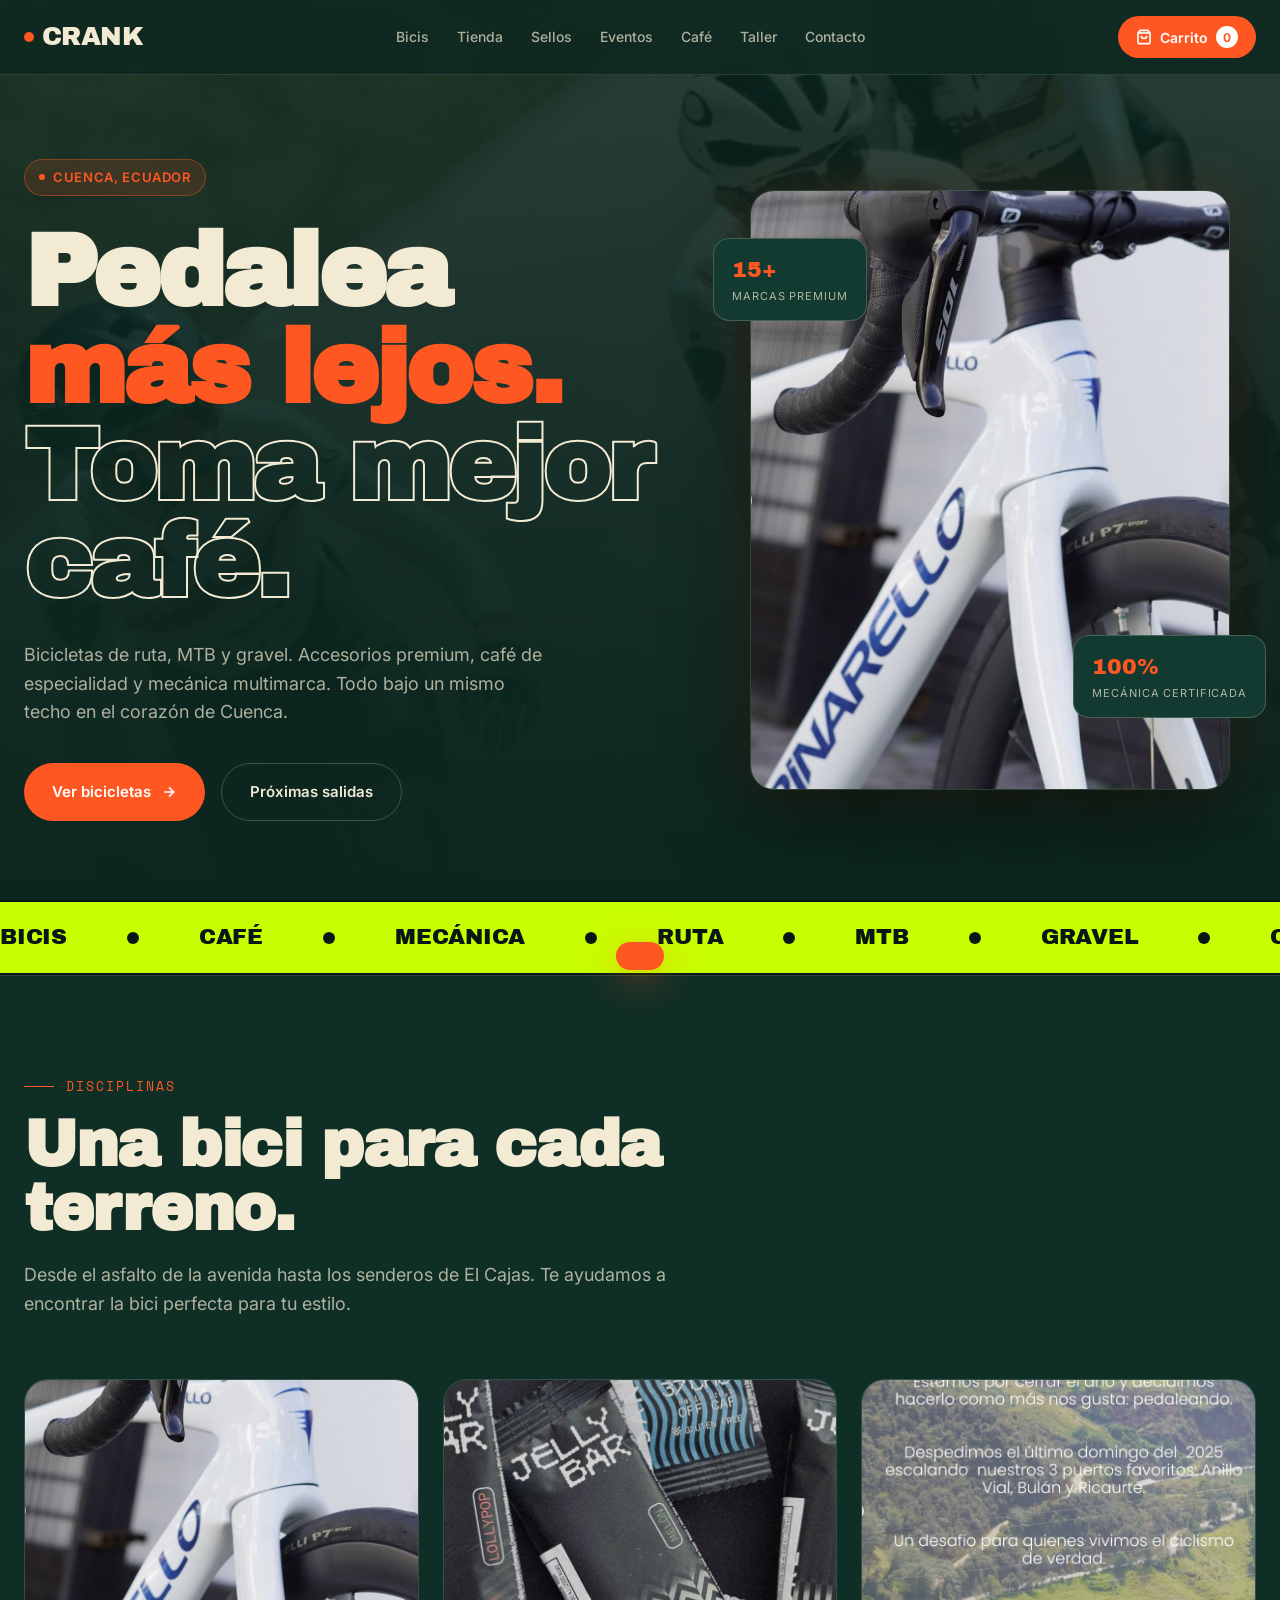
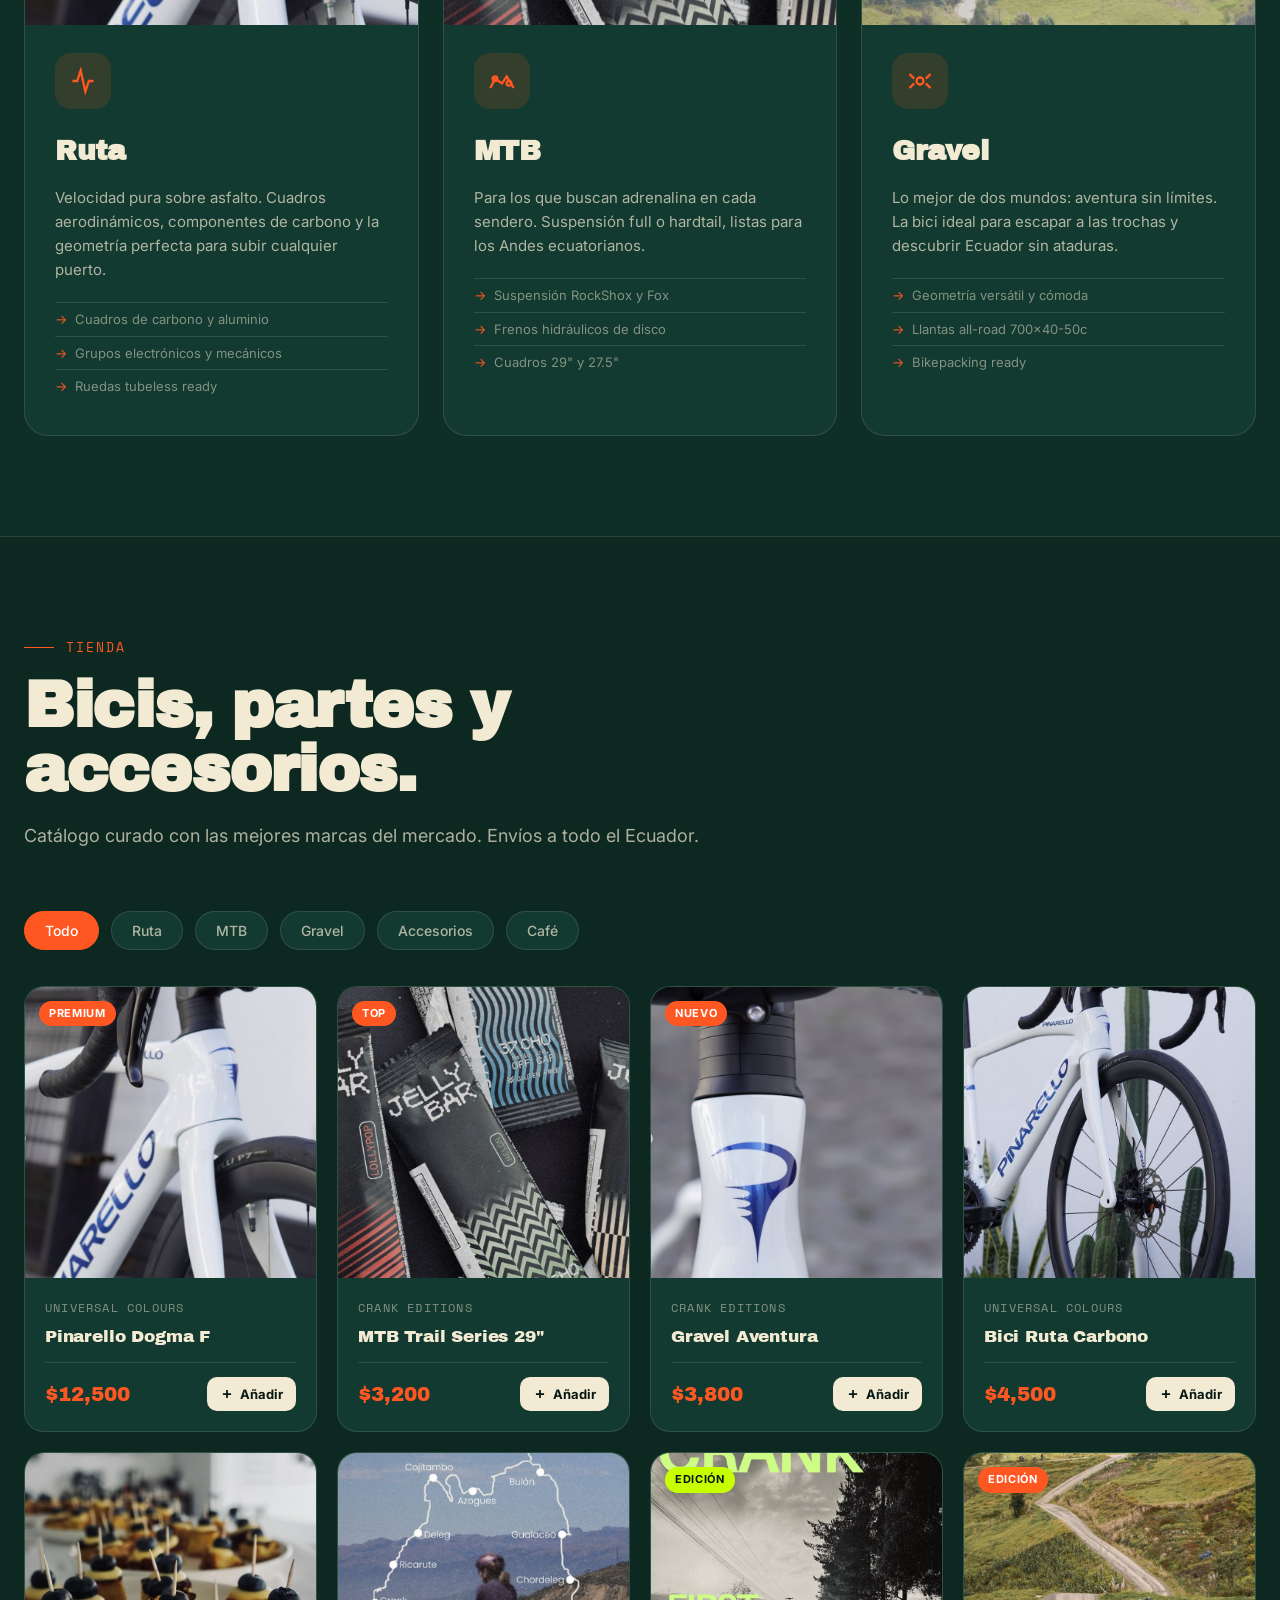
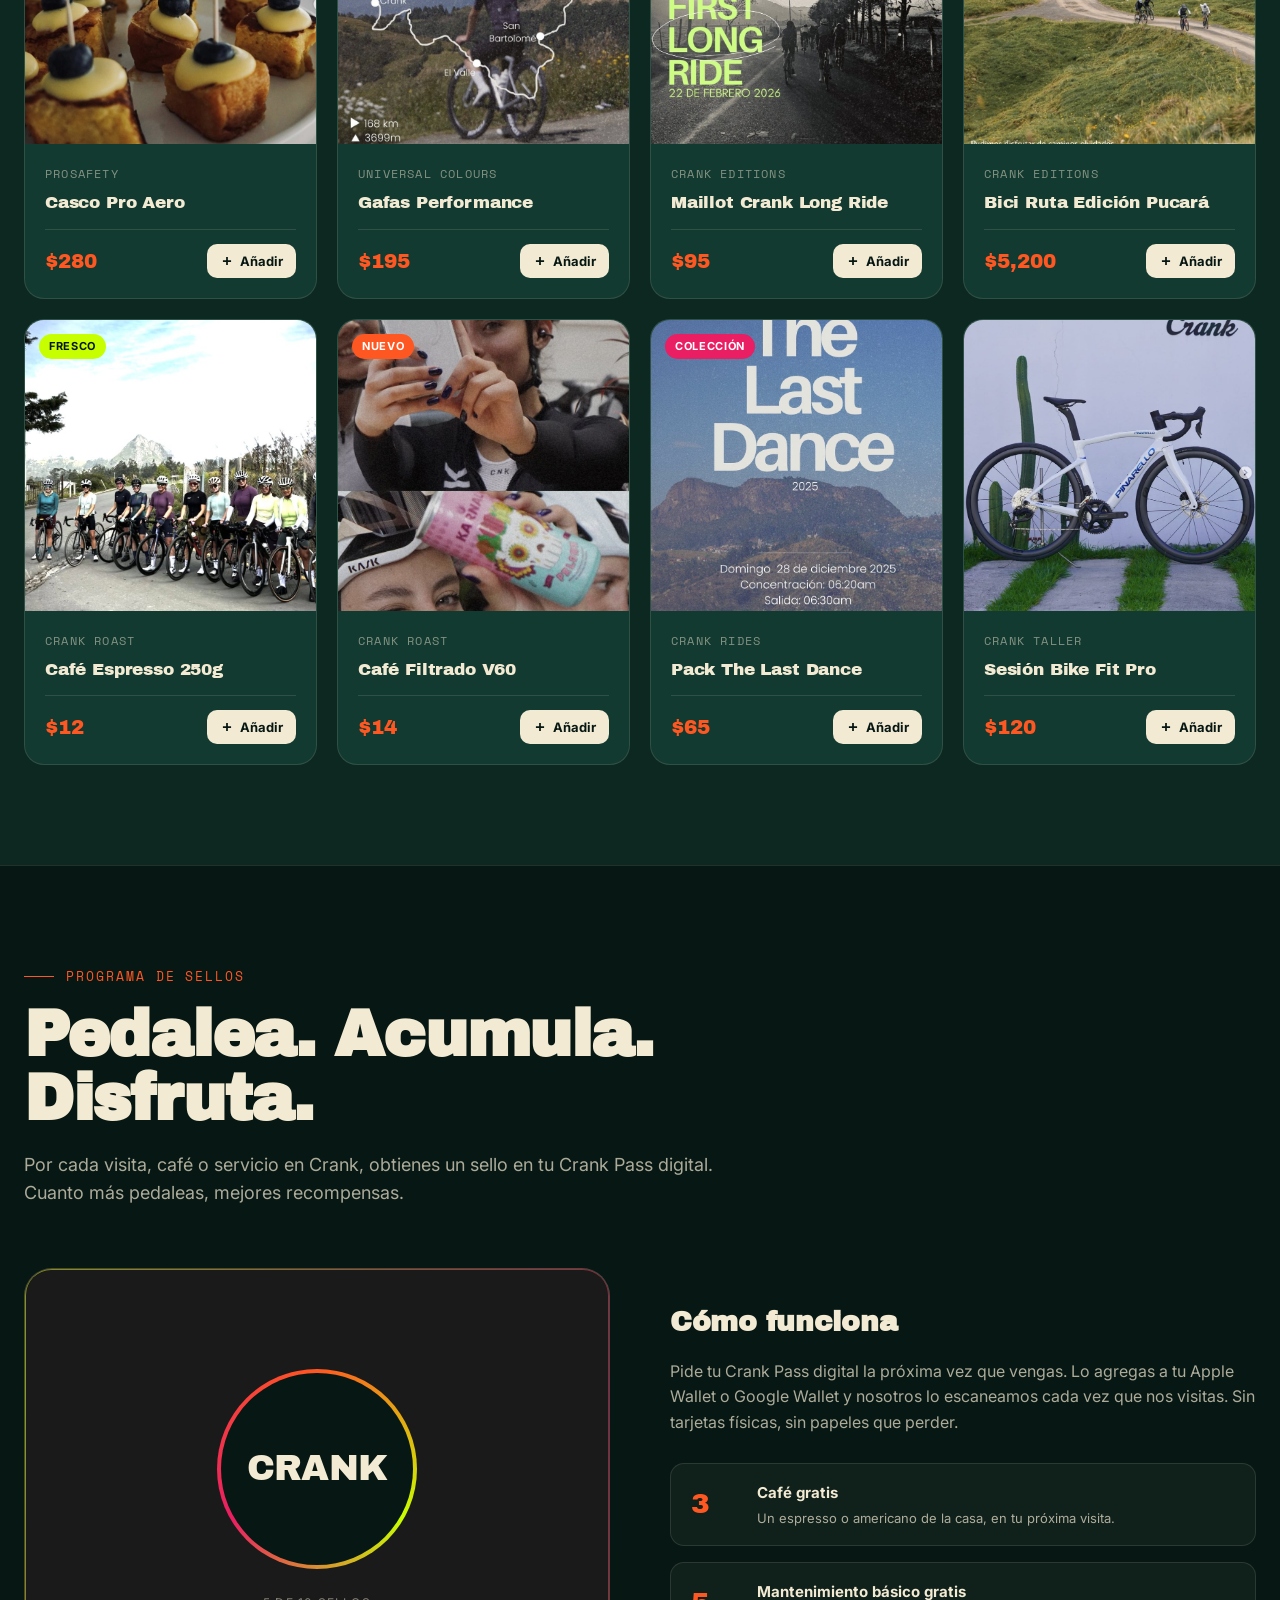
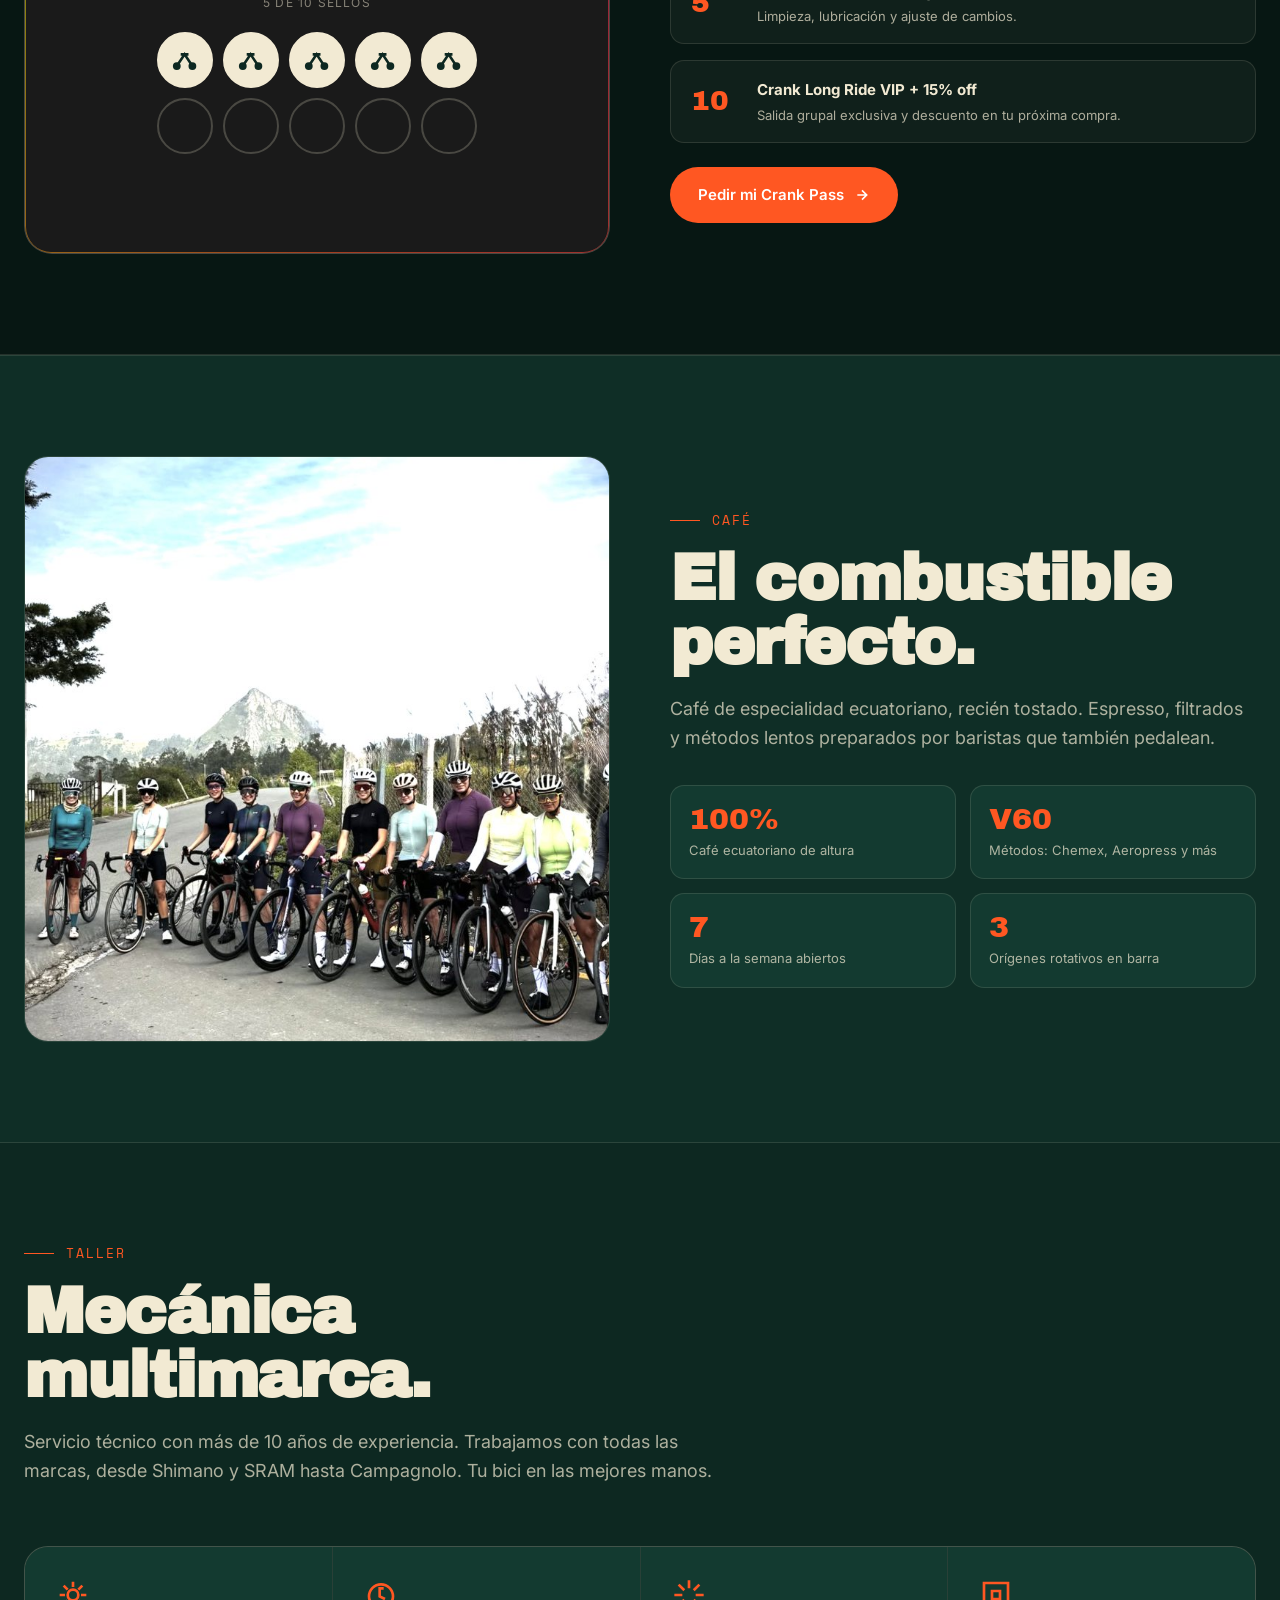
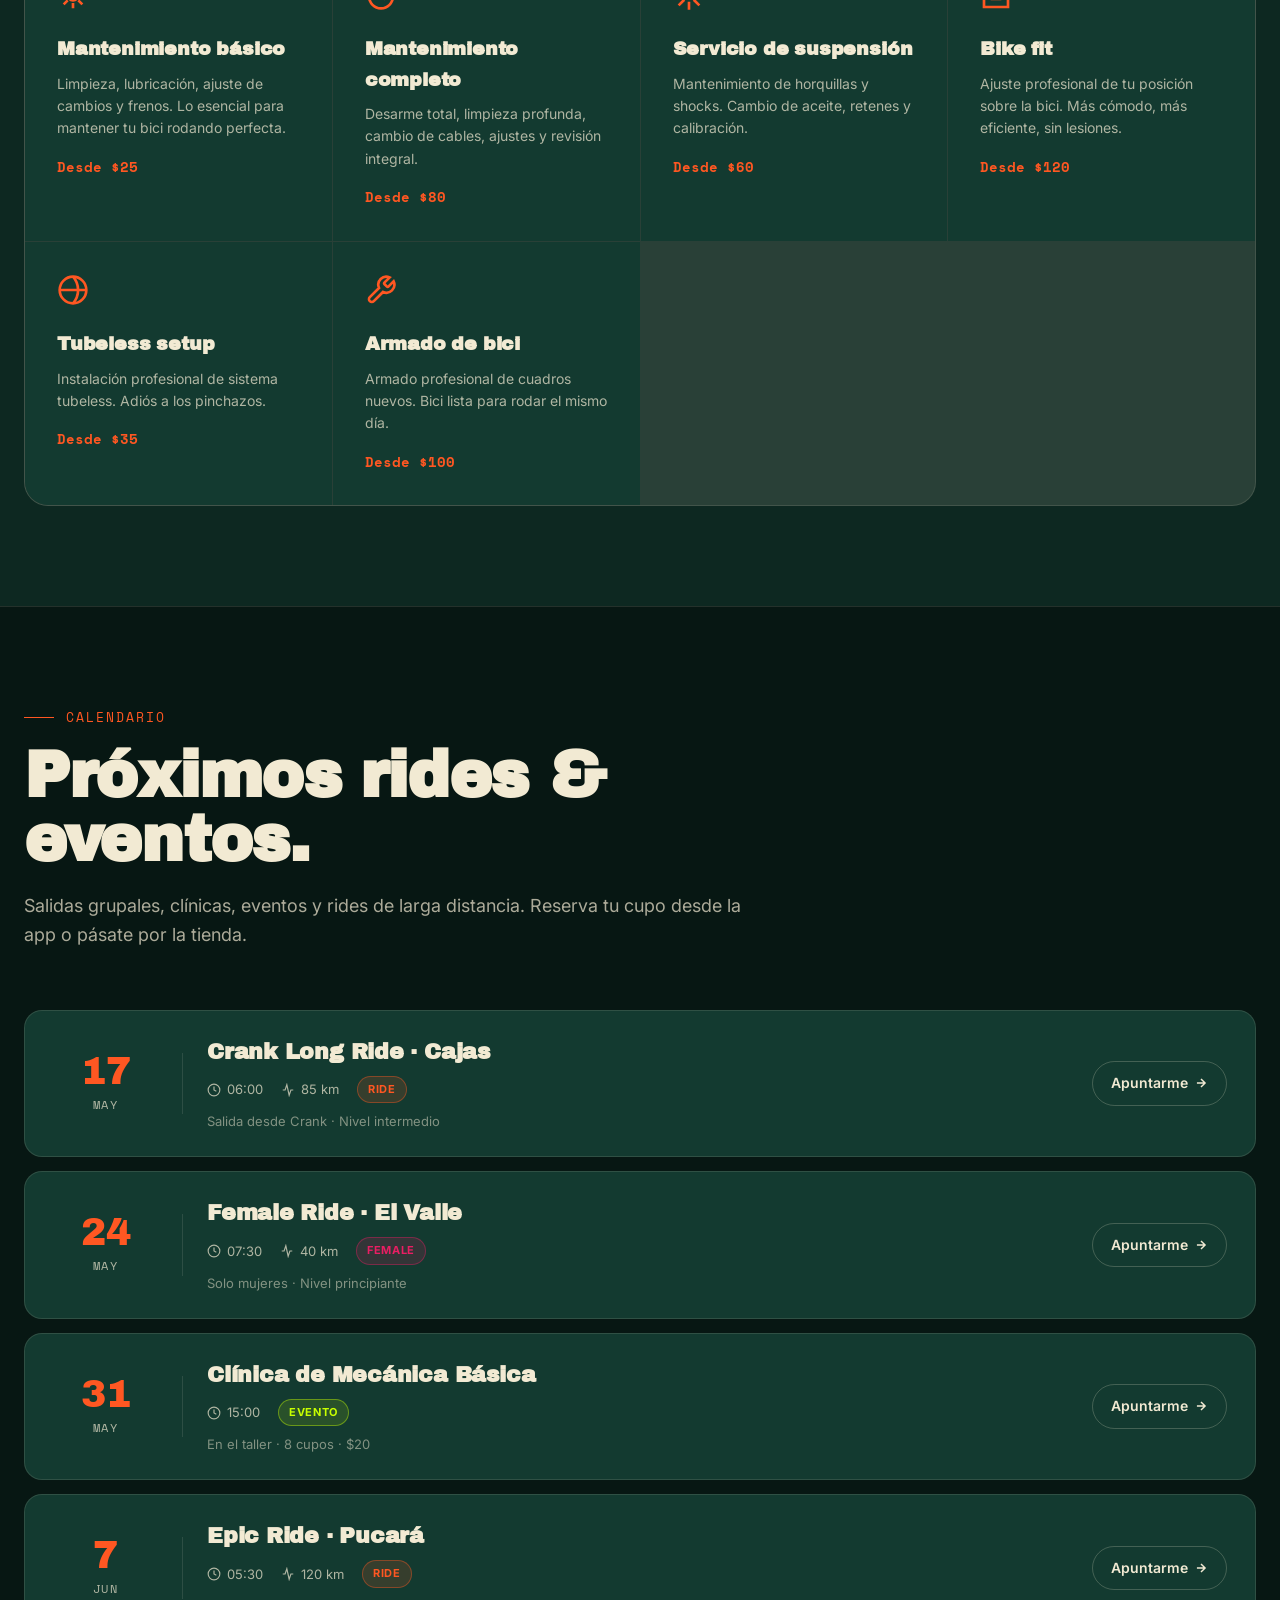
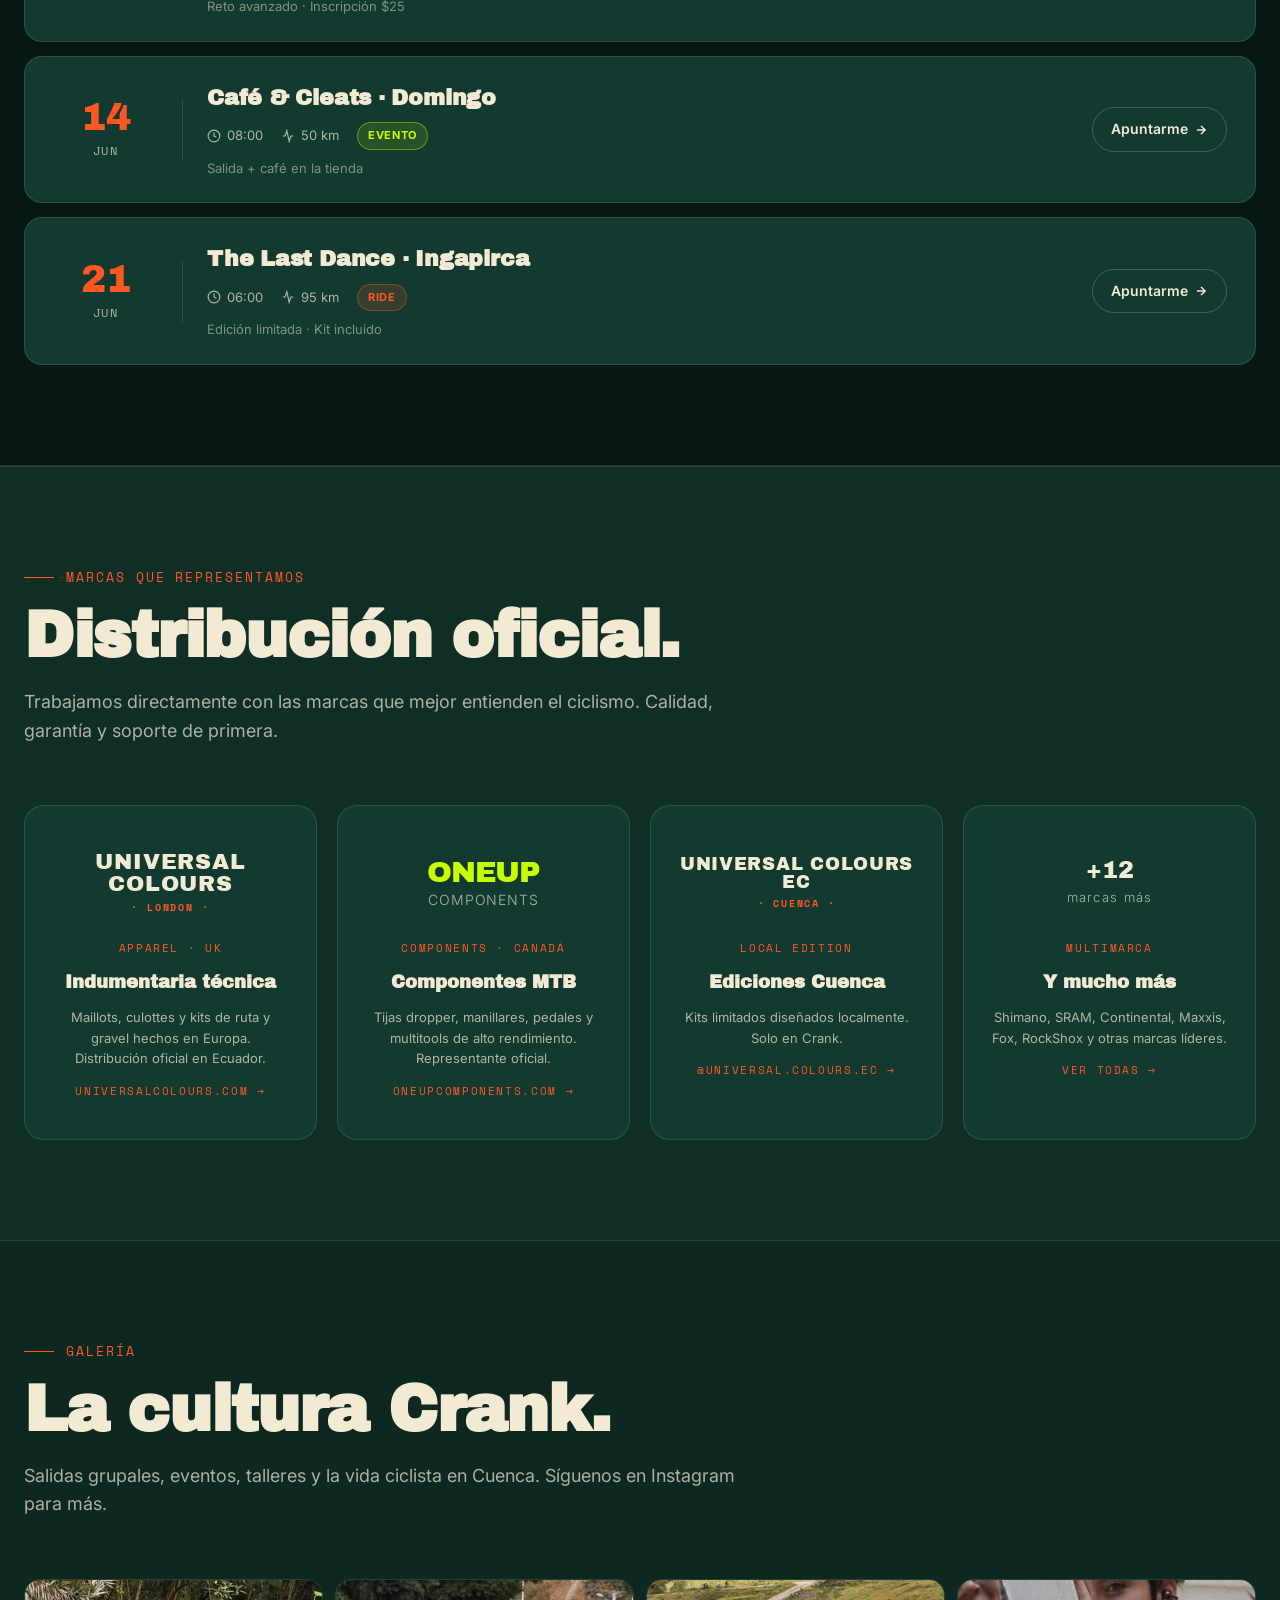
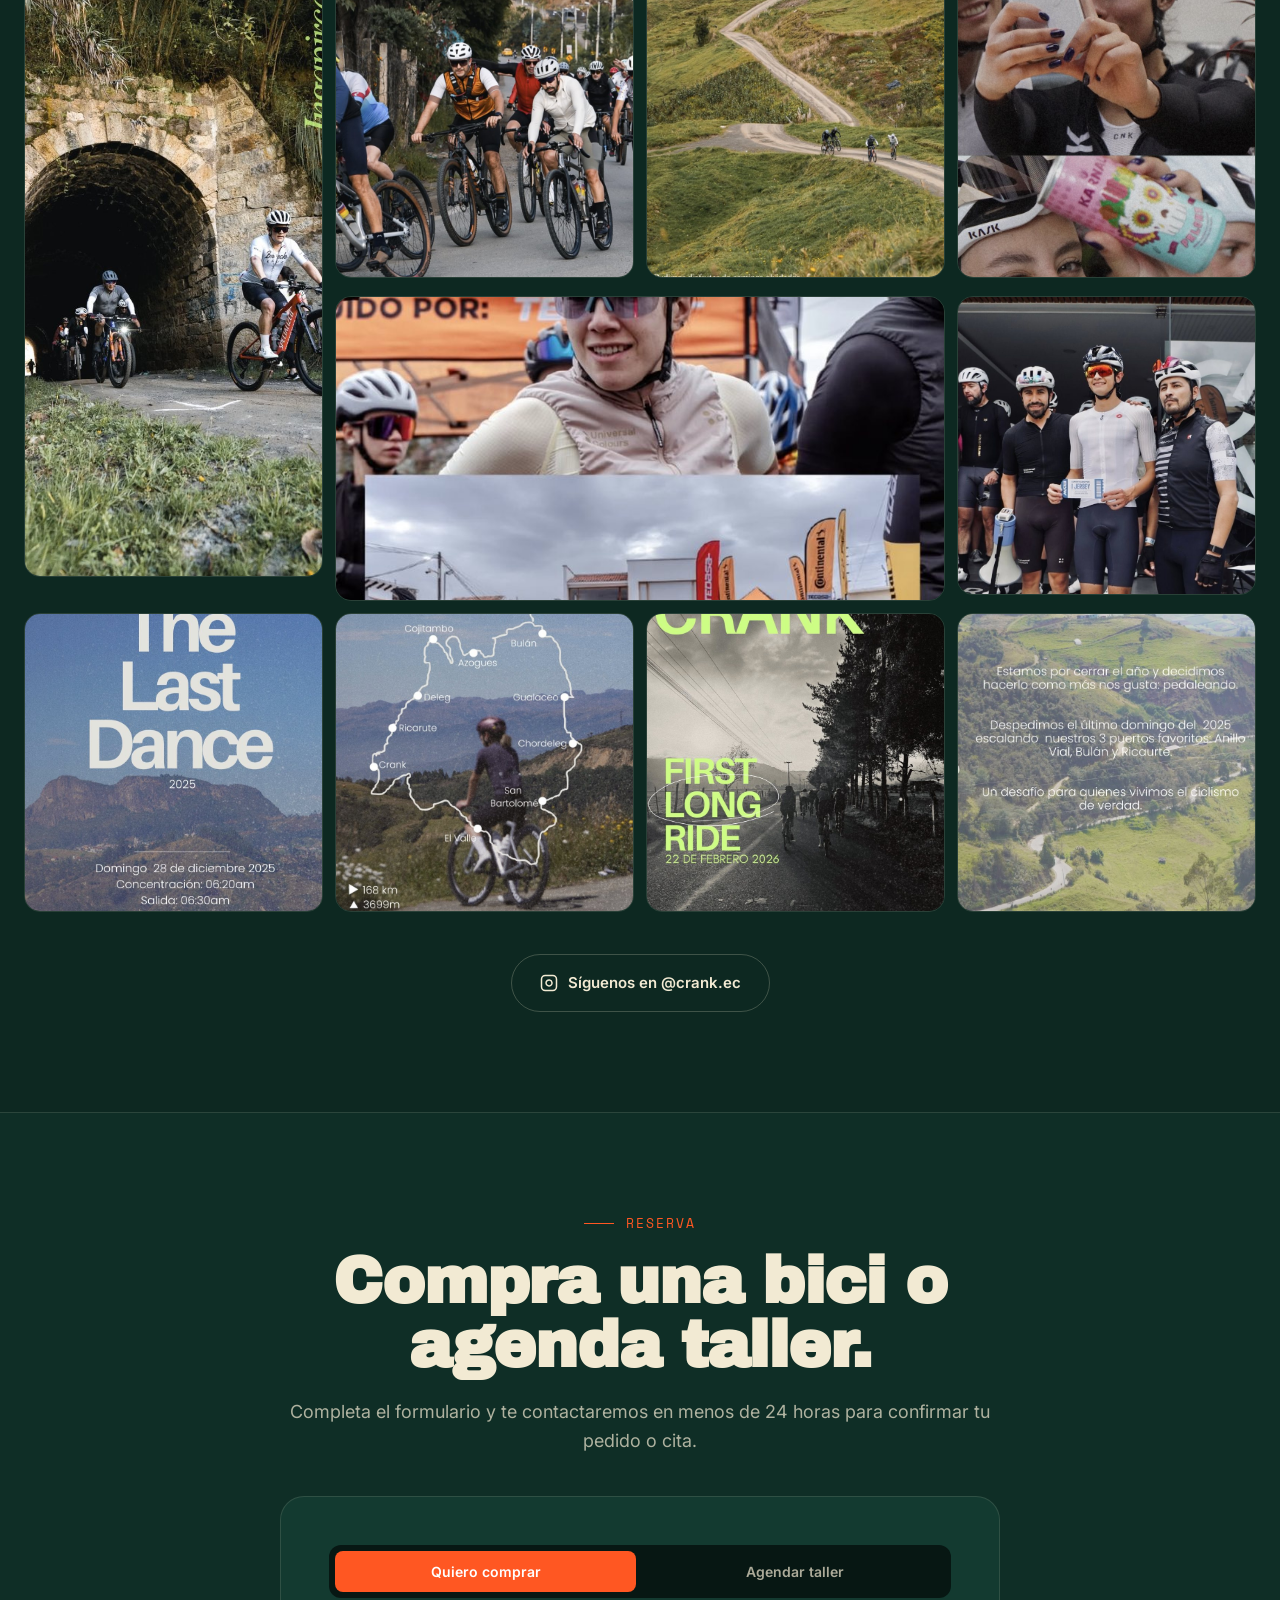
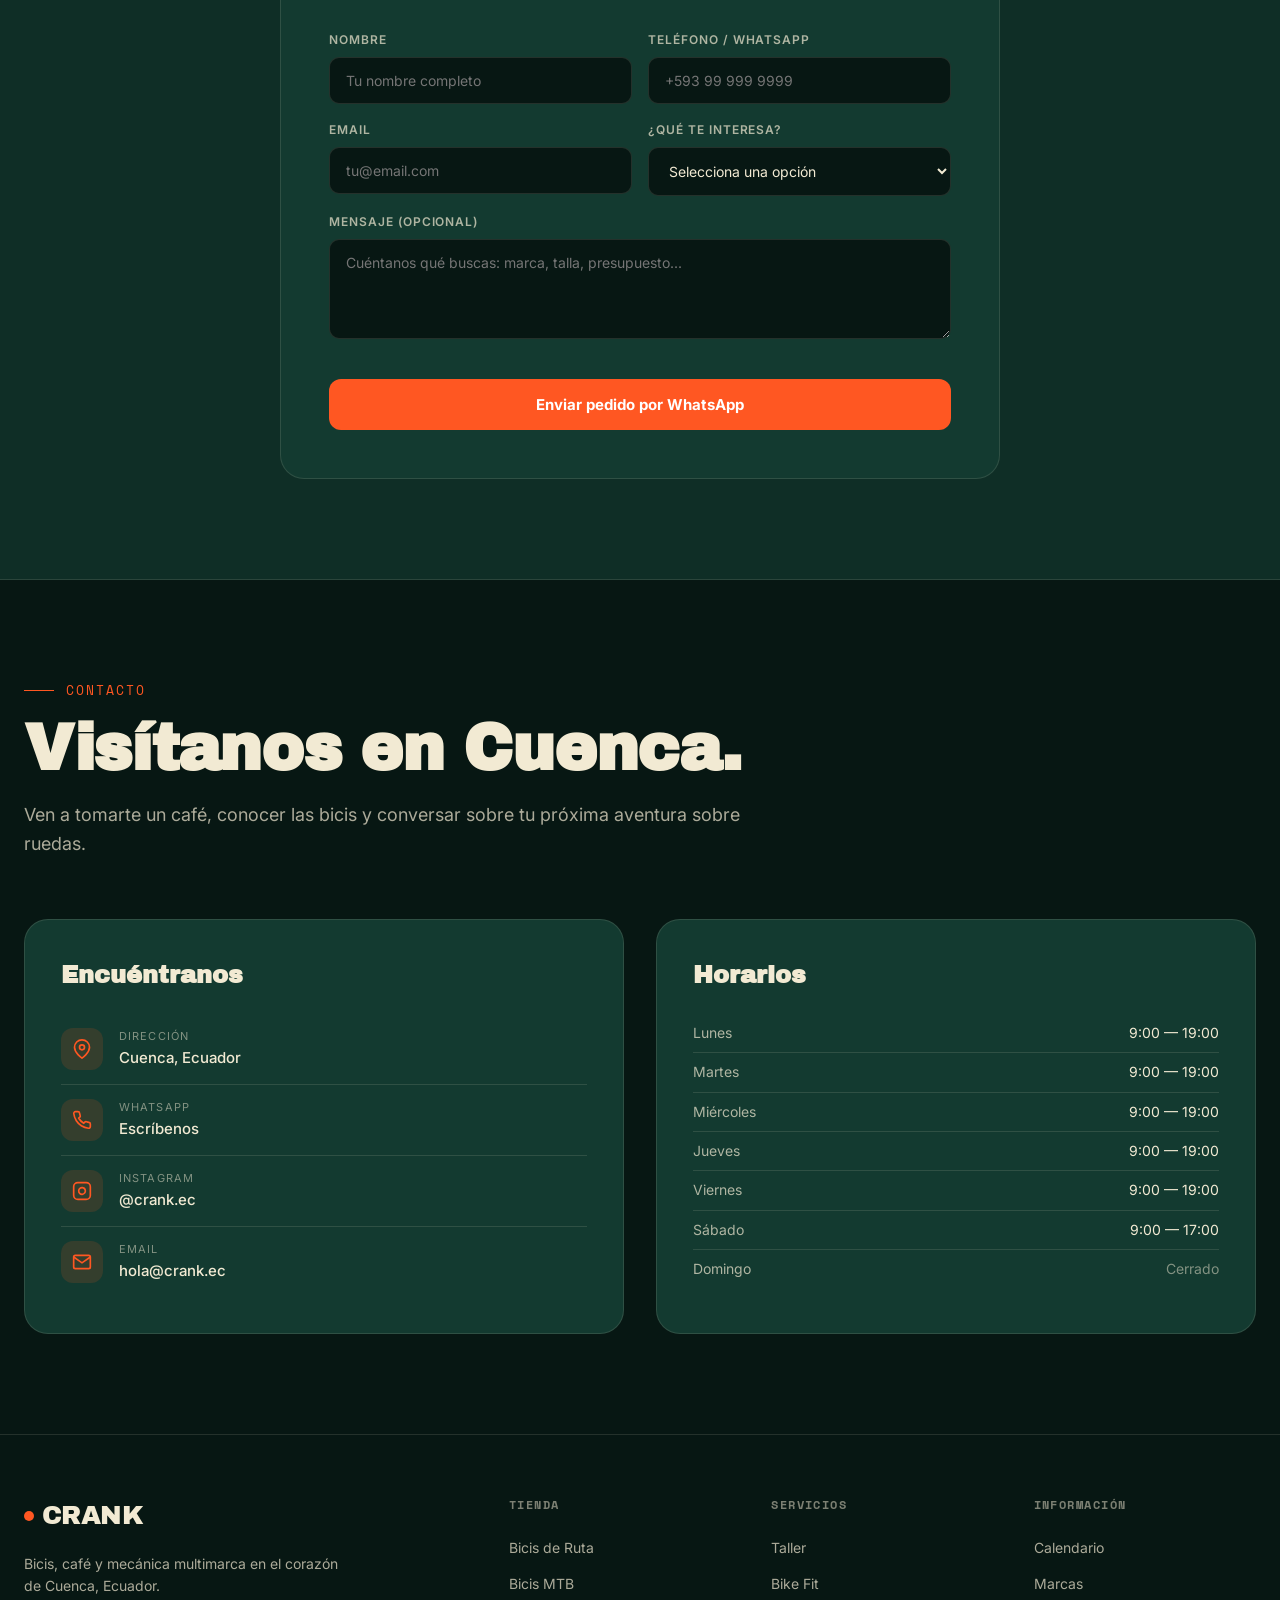
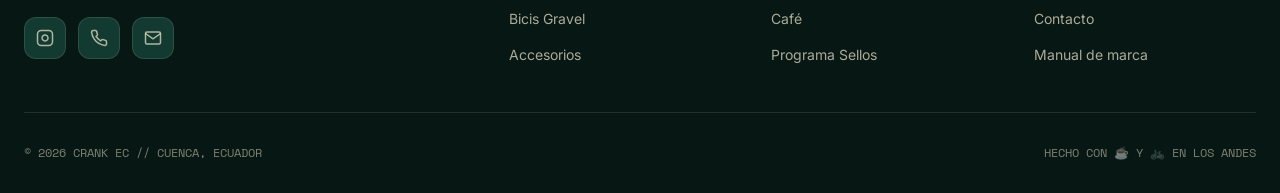
==== commit 37d434d8: "website edits V2.0" ====
--- a/index.html
+++ b/index.html
@@ -7,21 +7,37 @@
 <meta name="description" content="Crank es una tienda y taller de bicicletas en Cuenca, Ecuador. Bicicletas de ruta, MTB y gravel, accesorios, café de especialidad y mecánica multimarca." />
 <link rel="preconnect" href="https://fonts.googleapis.com">
 <link rel="preconnect" href="https://fonts.gstatic.com" crossorigin>
-<link href="https://fonts.googleapis.com/css2?family=Archivo+Black&family=Inter:wght@300;400;500;600;700;800&family=Space+Mono:wght@400;700&display=swap" rel="stylesheet">
+<link href="https://fonts.googleapis.com/css2?family=Archivo+Black&family=Archivo:wght@400;500;600;700;800&family=Inter:wght@300;400;500;600;700&family=Space+Mono:wght@400;700&display=swap" rel="stylesheet">
 <style>
   * { box-sizing: border-box; margin: 0; padding: 0; }
 
   :root {
-    --bg: #0a0a0a;
-    --bg-soft: #141414;
-    --bg-card: #1a1a1a;
-    --line: #262626;
-    --text: #f5f5f5;
-    --text-dim: #a3a3a3;
-    --text-muted: #737373;
-    --accent: #ff5722;
-    --accent-hover: #ff7043;
-    --green: #84cc16;
+    /* Brand palette */
+    --forest: #0D2821;
+    --forest-light: #194C3F;
+    --forest-deep: #071713;
+    --hueso: #F2EAD3;
+    --hueso-light: #FAF6E9;
+    --naranja: #FF5722;
+    --naranja-hover: #FF7043;
+    --lima: #C8FF00;
+    --magenta: #E91E63;
+    --carbon: #1A1A1A;
+    --asphalt: #3D3D3D;
+    --concrete: #737373;
+    --offwhite: #FAFAF7;
+    --line: rgba(242,234,211,0.12);
+    --line-strong: rgba(242,234,211,0.22);
+
+    /* Aliases for easy theme */
+    --bg: var(--forest);
+    --bg-soft: #0F2E26;
+    --bg-card: #133A30;
+    --text: var(--hueso);
+    --text-dim: rgba(242,234,211,0.7);
+    --text-muted: rgba(242,234,211,0.5);
+    --accent: var(--naranja);
+    --accent-hover: var(--naranja-hover);
   }
 
   html { scroll-behavior: smooth; }
@@ -39,9 +55,9 @@
   nav {
     position: fixed; top: 0; left: 0; right: 0;
     z-index: 100;
-    backdrop-filter: blur(12px);
-    -webkit-backdrop-filter: blur(12px);
-    background: rgba(10, 10, 10, 0.75);
+    backdrop-filter: blur(14px);
+    -webkit-backdrop-filter: blur(14px);
+    background: rgba(13, 40, 33, 0.85);
     border-bottom: 1px solid var(--line);
   }
   .nav-inner {
@@ -56,17 +72,17 @@
     text-decoration: none;
     display: flex; align-items: center; gap: 8px;
   }
-  .logo-dot { width: 10px; height: 10px; background: var(--accent); border-radius: 50%; }
-  .nav-links { display: flex; gap: 32px; list-style: none; }
+  .logo-dot { width: 10px; height: 10px; background: var(--naranja); border-radius: 50%; }
+  .nav-links { display: flex; gap: 28px; list-style: none; }
   .nav-links a {
     color: var(--text-dim);
     text-decoration: none;
     font-size: 14px; font-weight: 500;
     transition: color 0.2s;
   }
-  .nav-links a:hover { color: var(--accent); }
+  .nav-links a:hover { color: var(--naranja); }
   .nav-cart {
-    background: var(--accent);
+    background: var(--naranja);
     color: white;
     border: none;
     padding: 10px 18px;
@@ -76,72 +92,61 @@
     cursor: pointer;
     display: flex; align-items: center; gap: 8px;
     transition: background 0.2s;
-  }
-  .nav-cart:hover { background: var(--accent-hover); }
+    font-family: inherit;
+  }
+  .nav-cart:hover { background: var(--naranja-hover); }
   .nav-cart-count {
-    background: white; color: var(--accent);
+    background: white; color: var(--naranja);
     border-radius: 999px;
     min-width: 22px; height: 22px;
     display: inline-flex; align-items: center; justify-content: center;
     font-size: 12px; font-weight: 700;
     padding: 0 6px;
   }
-  .menu-btn { display: none; background: transparent; border: none; color: var(--text); cursor: pointer; }
 
   /* HERO */
   .hero {
     min-height: 100vh;
-    padding: 140px 0 80px;
+    padding: 140px 0 60px;
     position: relative;
     overflow: hidden;
-    background:
-      radial-gradient(ellipse at top right, rgba(255, 87, 34, 0.15), transparent 60%),
-      radial-gradient(ellipse at bottom left, rgba(132, 204, 22, 0.08), transparent 50%),
-      var(--bg);
+    background: var(--forest);
   }
   .hero-bg {
     position: absolute; inset: 0;
-    background-image: url('img/mountain-ride.jpg');
+    background-image: url('img/hero-cyclist.jpg');
     background-size: cover;
-    background-position: center;
-    opacity: 0.35;
-    filter: grayscale(0.2) contrast(1.05);
+    background-position: center 40%;
+    opacity: 0.32;
+    filter: contrast(1.05) saturate(0.85);
   }
   .hero-bg::after {
     content: '';
     position: absolute; inset: 0;
     background: linear-gradient(180deg,
-      rgba(10,10,10,0.6) 0%,
-      rgba(10,10,10,0.8) 60%,
-      rgba(10,10,10,1) 100%);
-  }
-  .hero-grid {
-    position: absolute; inset: 0;
-    background-image:
-      linear-gradient(rgba(255,255,255,0.03) 1px, transparent 1px),
-      linear-gradient(90deg, rgba(255,255,255,0.03) 1px, transparent 1px);
-    background-size: 50px 50px;
-    mask-image: radial-gradient(ellipse at center, black 30%, transparent 80%);
+      rgba(13,40,33,0.5) 0%,
+      rgba(13,40,33,0.85) 60%,
+      rgba(13,40,33,1) 100%);
   }
   .hero-content {
     position: relative;
     display: grid; grid-template-columns: 1.2fr 1fr; gap: 60px;
     align-items: center;
-    min-height: calc(100vh - 220px);
+    min-height: calc(100vh - 200px);
   }
   .hero-tag {
     display: inline-flex; align-items: center; gap: 8px;
-    background: rgba(255, 87, 34, 0.12);
-    border: 1px solid rgba(255, 87, 34, 0.3);
-    color: var(--accent);
-    padding: 6px 14px;
+    background: rgba(255, 87, 34, 0.14);
+    border: 1px solid rgba(255, 87, 34, 0.4);
+    color: var(--naranja);
+    padding: 7px 14px;
     border-radius: 999px;
     font-size: 13px; font-weight: 600;
     text-transform: uppercase;
     letter-spacing: 0.05em;
     margin-bottom: 28px;
   }
-  .hero-tag-dot { width: 6px; height: 6px; background: var(--accent); border-radius: 50%; animation: pulse 2s infinite; }
+  .hero-tag-dot { width: 6px; height: 6px; background: var(--naranja); border-radius: 50%; animation: pulse 2s infinite; }
   @keyframes pulse {
     0%, 100% { opacity: 1; }
     50% { opacity: 0.4; }
@@ -153,9 +158,9 @@
     letter-spacing: -0.03em;
     margin-bottom: 28px;
   }
-  .hero h1 .accent { color: var(--accent); }
+  .hero h1 .accent { color: var(--naranja); }
   .hero h1 .stroke {
-    -webkit-text-stroke: 2px var(--text);
+    -webkit-text-stroke: 2px var(--hueso);
     color: transparent;
   }
   .hero p {
@@ -172,55 +177,57 @@
     cursor: pointer;
     border: none;
     transition: all 0.2s;
-  }
-  .btn-primary { background: var(--accent); color: white; }
-  .btn-primary:hover { background: var(--accent-hover); transform: translateY(-2px); }
+    font-family: inherit;
+  }
+  .btn-primary { background: var(--naranja); color: white; }
+  .btn-primary:hover { background: var(--naranja-hover); transform: translateY(-2px); }
   .btn-outline {
     background: transparent;
     color: var(--text);
-    border: 1px solid var(--line);
-  }
-  .btn-outline:hover { border-color: var(--accent); color: var(--accent); }
+    border: 1px solid var(--line-strong);
+  }
+  .btn-outline:hover { border-color: var(--naranja); color: var(--naranja); }
+  .btn-lima { background: var(--lima); color: var(--forest-deep); }
+  .btn-lima:hover { background: #d8ff33; transform: translateY(-2px); }
 
   .hero-visual {
     position: relative;
     display: flex; align-items: center; justify-content: center;
   }
-  .hero-bike {
-    width: 100%; max-width: 520px;
-    aspect-ratio: 1;
-    position: relative;
+  .hero-image {
+    width: 100%; max-width: 480px;
+    aspect-ratio: 4/5;
     border-radius: 24px;
     overflow: hidden;
     border: 1px solid var(--line);
     box-shadow: 0 30px 80px rgba(0,0,0,0.5), 0 0 60px rgba(255, 87, 34, 0.15);
-  }
-  .hero-bike img {
+    position: relative;
+  }
+  .hero-image img {
     width: 100%; height: 100%;
     object-fit: cover;
     display: block;
   }
-  .hero-bike svg { width: 100%; height: 100%; filter: drop-shadow(0 20px 40px rgba(255, 87, 34, 0.2)); }
   .stat-badge {
     position: absolute;
     background: var(--bg-card);
-    border: 1px solid var(--line);
+    border: 1px solid var(--line-strong);
     border-radius: 16px;
     padding: 14px 18px;
     backdrop-filter: blur(10px);
   }
-  .stat-badge .num { font-family: 'Archivo Black', sans-serif; font-size: 22px; color: var(--accent); }
+  .stat-badge .num { font-family: 'Archivo Black', sans-serif; font-size: 22px; color: var(--naranja); }
   .stat-badge .label { font-size: 11px; color: var(--text-dim); text-transform: uppercase; letter-spacing: 0.08em; }
-  .badge-1 { top: 10%; left: -10px; }
-  .badge-2 { bottom: 15%; right: -10px; }
+  .badge-1 { top: 8%; left: -10px; }
+  .badge-2 { bottom: 12%; right: -10px; }
 
   /* MARQUEE */
   .marquee {
-    background: var(--accent);
+    background: var(--lima);
     padding: 18px 0;
     overflow: hidden;
-    border-top: 1px solid rgba(0,0,0,0.1);
-    border-bottom: 1px solid rgba(0,0,0,0.1);
+    border-top: 2px solid var(--forest-deep);
+    border-bottom: 2px solid var(--forest-deep);
   }
   .marquee-track {
     display: flex; gap: 60px;
@@ -228,11 +235,11 @@
     animation: scroll 30s linear infinite;
     font-family: 'Archivo Black', sans-serif;
     font-size: 22px;
-    color: black;
+    color: var(--forest-deep);
     letter-spacing: -0.01em;
   }
   .marquee-track span { display: inline-flex; align-items: center; gap: 60px; }
-  .marquee-track .dot { width: 12px; height: 12px; background: black; border-radius: 50%; }
+  .marquee-track .dot { width: 12px; height: 12px; background: var(--forest-deep); border-radius: 50%; }
   @keyframes scroll {
     0% { transform: translateX(0); }
     100% { transform: translateX(-50%); }
@@ -242,7 +249,7 @@
   section { padding: 100px 0; position: relative; }
   .section-header { margin-bottom: 60px; max-width: 720px; }
   .section-eyebrow {
-    color: var(--accent);
+    color: var(--naranja);
     font-family: 'Space Mono', monospace;
     font-size: 13px;
     text-transform: uppercase;
@@ -251,7 +258,7 @@
     display: flex; align-items: center; gap: 12px;
   }
   .section-eyebrow::before {
-    content: ''; width: 30px; height: 1px; background: var(--accent);
+    content: ''; width: 30px; height: 1px; background: var(--naranja);
   }
   .section-title {
     font-family: 'Archivo Black', sans-serif;
@@ -259,6 +266,7 @@
     line-height: 1;
     letter-spacing: -0.02em;
     margin-bottom: 20px;
+    color: var(--hueso);
   }
   .section-desc { font-size: 18px; color: var(--text-dim); }
 
@@ -273,35 +281,34 @@
     border-radius: 24px;
     overflow: hidden;
     transition: all 0.3s;
-    position: relative;
     display: flex; flex-direction: column;
   }
-  .discipline:hover { border-color: var(--accent); transform: translateY(-4px); }
+  .discipline:hover { border-color: var(--naranja); transform: translateY(-4px); }
   .discipline-img {
-    aspect-ratio: 16/9;
+    aspect-ratio: 16/10;
     overflow: hidden;
-    position: relative;
   }
   .discipline-img img {
     width: 100%; height: 100%;
     object-fit: cover;
     transition: transform 0.5s;
   }
-  .discipline:hover .discipline-img img { transform: scale(1.05); }
+  .discipline:hover .discipline-img img { transform: scale(1.06); }
   .discipline-body { padding: 28px 30px 32px; }
   .discipline-icon {
     width: 56px; height: 56px;
-    background: rgba(255, 87, 34, 0.1);
+    background: rgba(255, 87, 34, 0.14);
     border-radius: 16px;
     display: flex; align-items: center; justify-content: center;
     margin-bottom: 20px;
-    color: var(--accent);
+    color: var(--naranja);
   }
   .discipline h3 {
     font-family: 'Archivo Black', sans-serif;
     font-size: 28px;
     margin-bottom: 12px;
     letter-spacing: -0.01em;
+    color: var(--hueso);
   }
   .discipline p { color: var(--text-dim); margin-bottom: 20px; font-size: 15px; }
   .discipline-features { list-style: none; }
@@ -312,9 +319,7 @@
     border-top: 1px solid var(--line);
     display: flex; align-items: center; gap: 8px;
   }
-  .discipline-features li::before {
-    content: '→'; color: var(--accent);
-  }
+  .discipline-features li::before { content: '→'; color: var(--naranja); }
 
   /* SHOP */
   .shop-filters {
@@ -333,14 +338,14 @@
   }
   .filter-btn:hover { color: var(--text); }
   .filter-btn.active {
-    background: var(--accent);
-    border-color: var(--accent);
+    background: var(--naranja);
+    border-color: var(--naranja);
     color: white;
   }
   .products-grid {
     display: grid;
-    grid-template-columns: repeat(auto-fill, minmax(280px, 1fr));
-    gap: 24px;
+    grid-template-columns: repeat(auto-fill, minmax(260px, 1fr));
+    gap: 20px;
   }
   .product {
     background: var(--bg-card);
@@ -350,11 +355,10 @@
     transition: all 0.3s;
     display: flex; flex-direction: column;
   }
-  .product:hover { border-color: var(--accent); transform: translateY(-4px); }
+  .product:hover { border-color: var(--naranja); transform: translateY(-4px); }
   .product-image {
     aspect-ratio: 1;
-    background: linear-gradient(135deg, #1a1a1a 0%, #0a0a0a 100%);
-    display: flex; align-items: center; justify-content: center;
+    background: var(--forest-deep);
     position: relative;
     overflow: hidden;
   }
@@ -364,10 +368,9 @@
     transition: transform 0.5s ease;
   }
   .product:hover .product-image img { transform: scale(1.06); }
-  .product-image svg { width: 70%; height: 70%; }
   .product-tag {
     position: absolute; top: 14px; left: 14px;
-    background: var(--accent);
+    background: var(--naranja);
     color: white;
     font-size: 11px; font-weight: 700;
     padding: 4px 10px;
@@ -375,8 +378,9 @@
     text-transform: uppercase;
     letter-spacing: 0.06em;
   }
-  .product-tag.green { background: var(--green); color: black; }
-  .product-info { padding: 22px; flex: 1; display: flex; flex-direction: column; }
+  .product-tag.lima { background: var(--lima); color: var(--forest-deep); }
+  .product-tag.magenta { background: var(--magenta); color: white; }
+  .product-info { padding: 20px; flex: 1; display: flex; flex-direction: column; }
   .product-brand {
     color: var(--text-muted);
     font-size: 12px;
@@ -387,27 +391,28 @@
   }
   .product-name {
     font-family: 'Archivo Black', sans-serif;
-    font-size: 18px;
+    font-size: 17px;
     margin-bottom: 12px;
     letter-spacing: -0.01em;
+    color: var(--hueso);
   }
   .product-bottom {
     margin-top: auto;
     display: flex; align-items: center; justify-content: space-between;
     gap: 12px;
-    padding-top: 16px;
+    padding-top: 14px;
     border-top: 1px solid var(--line);
   }
   .product-price {
     font-family: 'Archivo Black', sans-serif;
-    font-size: 22px;
-    color: var(--accent);
+    font-size: 20px;
+    color: var(--naranja);
   }
   .add-cart-btn {
-    background: var(--text);
-    color: var(--bg);
+    background: var(--hueso);
+    color: var(--forest-deep);
     border: none;
-    padding: 10px 14px;
+    padding: 9px 13px;
     border-radius: 10px;
     cursor: pointer;
     font-weight: 700;
@@ -416,13 +421,98 @@
     display: inline-flex; align-items: center; gap: 6px;
     font-family: inherit;
   }
-  .add-cart-btn:hover { background: var(--accent); color: white; }
+  .add-cart-btn:hover { background: var(--naranja); color: white; }
+
+  /* REWARDS */
+  #rewards {
+    background: var(--forest-deep);
+    border-top: 1px solid var(--line);
+    border-bottom: 1px solid var(--line);
+  }
+  .rewards-grid {
+    display: grid; grid-template-columns: 1fr 1fr; gap: 60px;
+    align-items: center;
+  }
+  .rewards-card-visual {
+    aspect-ratio: 1;
+    background: var(--carbon);
+    border-radius: 28px;
+    border: 1px solid var(--line-strong);
+    padding: 36px;
+    display: flex; flex-direction: column; align-items: center; justify-content: center;
+    text-align: center;
+    position: relative;
+    overflow: hidden;
+  }
+  .rewards-card-visual::before {
+    content: '';
+    position: absolute; inset: -2px;
+    border-radius: 28px;
+    padding: 3px;
+    background: conic-gradient(from 180deg, var(--naranja), var(--lima), var(--magenta), var(--naranja));
+    -webkit-mask: linear-gradient(#fff 0 0) content-box, linear-gradient(#fff 0 0);
+    -webkit-mask-composite: xor;
+    mask-composite: exclude;
+    opacity: 0.6;
+  }
+  .rewards-circle {
+    width: 200px; height: 200px;
+    border-radius: 50%;
+    background: var(--forest-deep);
+    border: 4px solid transparent;
+    background-image: linear-gradient(var(--forest-deep), var(--forest-deep)), conic-gradient(from 0deg, var(--naranja), var(--lima), var(--magenta), var(--naranja));
+    background-origin: border-box;
+    background-clip: padding-box, border-box;
+    display: flex; align-items: center; justify-content: center;
+    margin-bottom: 24px;
+  }
+  .rewards-circle-text {
+    font-family: 'Archivo Black', sans-serif;
+    font-size: 36px; color: var(--hueso);
+    letter-spacing: -0.02em;
+  }
+  .rewards-stamps {
+    display: grid; grid-template-columns: repeat(5, 1fr); gap: 10px;
+    width: 100%; max-width: 320px;
+    margin-top: 8px;
+  }
+  .stamp {
+    aspect-ratio: 1;
+    border: 2px solid var(--line-strong);
+    border-radius: 50%;
+    display: flex; align-items: center; justify-content: center;
+    color: var(--text-muted);
+  }
+  .stamp.filled {
+    background: var(--hueso);
+    border-color: var(--hueso);
+    color: var(--forest);
+  }
+  .stamp svg { width: 60%; height: 60%; }
+  .rewards-tiers {
+    display: flex; flex-direction: column; gap: 16px;
+    margin-top: 28px;
+  }
+  .tier {
+    display: flex; align-items: center; gap: 16px;
+    padding: 16px 20px;
+    background: rgba(242,234,211,0.04);
+    border: 1px solid var(--line);
+    border-radius: 14px;
+  }
+  .tier-num {
+    font-family: 'Archivo Black', sans-serif;
+    font-size: 28px;
+    color: var(--naranja);
+    min-width: 50px;
+  }
+  .tier-info { flex: 1; }
+  .tier-info strong { color: var(--hueso); font-size: 15px; }
+  .tier-info p { color: var(--text-dim); font-size: 13px; margin-top: 2px; }
 
   /* CAFE */
   #cafe {
-    background:
-      radial-gradient(ellipse at top left, rgba(132, 204, 22, 0.08), transparent 50%),
-      var(--bg-soft);
+    background: var(--bg-soft);
     border-top: 1px solid var(--line);
     border-bottom: 1px solid var(--line);
   }
@@ -434,39 +524,31 @@
     aspect-ratio: 1;
     border-radius: 24px;
     border: 1px solid var(--line);
-    position: relative;
     overflow: hidden;
-    background: #0a0a0a;
   }
   .cafe-visual img {
-    width: 100%; height: 100%;
-    object-fit: cover;
-  }
-  .cafe-visual::after {
-    content: ''; position: absolute; inset: 0;
-    background: linear-gradient(135deg, transparent 40%, rgba(255, 87, 34, 0.15) 100%);
-    pointer-events: none;
+    width: 100%; height: 100%; object-fit: cover;
   }
   .cafe-features {
-    display: grid; grid-template-columns: repeat(2, 1fr); gap: 16px;
+    display: grid; grid-template-columns: repeat(2, 1fr); gap: 14px;
     margin-top: 32px;
   }
   .cafe-feature {
     background: var(--bg-card);
     border: 1px solid var(--line);
     border-radius: 14px;
-    padding: 20px;
+    padding: 18px;
   }
   .cafe-feature-num {
     font-family: 'Archivo Black', sans-serif;
-    font-size: 32px; color: var(--accent);
+    font-size: 30px; color: var(--naranja);
     line-height: 1;
   }
   .cafe-feature-label { color: var(--text-dim); font-size: 13px; margin-top: 6px; }
 
   /* TALLER */
   .services-grid {
-    display: grid; grid-template-columns: repeat(auto-fit, minmax(280px, 1fr));
+    display: grid; grid-template-columns: repeat(auto-fit, minmax(260px, 1fr));
     gap: 1px;
     background: var(--line);
     border: 1px solid var(--line);
@@ -475,59 +557,168 @@
   }
   .service {
     background: var(--bg-card);
-    padding: 36px;
+    padding: 32px;
     transition: background 0.3s;
   }
   .service:hover { background: var(--bg-soft); }
-  .service-icon {
-    color: var(--accent);
-    margin-bottom: 16px;
-  }
+  .service-icon { color: var(--naranja); margin-bottom: 16px; }
   .service h4 {
     font-family: 'Archivo Black', sans-serif;
-    font-size: 20px;
+    font-size: 19px;
     margin-bottom: 8px;
     letter-spacing: -0.01em;
+    color: var(--hueso);
   }
   .service p { color: var(--text-dim); font-size: 14px; margin-bottom: 16px; }
   .service-price {
-    color: var(--accent);
+    color: var(--naranja);
     font-family: 'Space Mono', monospace;
-    font-size: 14px;
-    font-weight: 700;
-  }
+    font-size: 14px; font-weight: 700;
+  }
+
+  /* CALENDAR */
+  #calendario { background: var(--forest-deep); border-top: 1px solid var(--line); border-bottom: 1px solid var(--line); }
+  .events-list { display: flex; flex-direction: column; gap: 14px; }
+  .event {
+    display: grid; grid-template-columns: 130px 1fr auto; gap: 24px;
+    background: var(--bg-card);
+    border: 1px solid var(--line);
+    border-radius: 18px;
+    padding: 24px 28px;
+    align-items: center;
+    transition: all 0.2s;
+  }
+  .event:hover { border-color: var(--naranja); }
+  .event-date {
+    text-align: center;
+    border-right: 1px solid var(--line);
+    padding-right: 24px;
+  }
+  .event-date .day {
+    font-family: 'Archivo Black', sans-serif;
+    font-size: 38px; color: var(--naranja);
+    line-height: 1;
+  }
+  .event-date .month {
+    font-size: 12px; color: var(--text-dim);
+    text-transform: uppercase; letter-spacing: 0.1em;
+    margin-top: 4px;
+    font-family: 'Space Mono', monospace;
+  }
+  .event-info h4 {
+    font-family: 'Archivo Black', sans-serif;
+    font-size: 22px;
+    color: var(--hueso);
+    letter-spacing: -0.01em;
+    margin-bottom: 6px;
+  }
+  .event-info .meta {
+    font-size: 13px; color: var(--text-dim);
+    display: flex; gap: 18px; flex-wrap: wrap;
+    margin-top: 4px;
+  }
+  .event-info .meta span { display: inline-flex; align-items: center; gap: 6px; }
+  .event-tag {
+    font-size: 11px; font-weight: 700;
+    padding: 4px 10px;
+    border-radius: 999px;
+    text-transform: uppercase;
+    letter-spacing: 0.06em;
+  }
+  .event-tag.ride { background: rgba(255, 87, 34, 0.15); color: var(--naranja); border: 1px solid rgba(255, 87, 34, 0.4); }
+  .event-tag.evento { background: rgba(200, 255, 0, 0.12); color: var(--lima); border: 1px solid rgba(200, 255, 0, 0.4); }
+  .event-tag.female { background: rgba(233, 30, 99, 0.15); color: var(--magenta); border: 1px solid rgba(233, 30, 99, 0.4); }
+  .event-cta a {
+    color: var(--hueso); text-decoration: none;
+    font-weight: 600; font-size: 14px;
+    border: 1px solid var(--line-strong);
+    padding: 10px 18px; border-radius: 999px;
+    display: inline-flex; align-items: center; gap: 6px;
+    transition: all 0.2s;
+  }
+  .event-cta a:hover { background: var(--naranja); border-color: var(--naranja); color: white; }
 
   /* MARCAS */
   #marcas { background: var(--bg-soft); border-top: 1px solid var(--line); border-bottom: 1px solid var(--line); }
   .brands-grid {
     display: grid;
-    grid-template-columns: repeat(auto-fit, minmax(280px, 1fr));
-    gap: 24px;
+    grid-template-columns: repeat(auto-fit, minmax(260px, 1fr));
+    gap: 20px;
   }
   .brand {
     background: var(--bg-card);
     border: 1px solid var(--line);
     border-radius: 20px;
-    padding: 40px;
+    padding: 36px 28px;
     text-align: center;
     transition: all 0.3s;
-  }
-  .brand:hover { border-color: var(--accent); transform: translateY(-4px); }
-  .brand-logo {
+    text-decoration: none;
+    color: inherit;
+    display: block;
+  }
+  .brand:hover { border-color: var(--naranja); transform: translateY(-4px); }
+  .brand-logomark {
+    height: 80px;
+    display: flex; align-items: center; justify-content: center;
+    margin-bottom: 18px;
+  }
+  .brand-logomark .uc-logo {
     font-family: 'Archivo Black', sans-serif;
-    font-size: 24px;
-    margin-bottom: 12px;
-    letter-spacing: -0.02em;
+    font-size: 22px;
+    color: var(--hueso);
+    letter-spacing: 0.04em;
+    line-height: 1;
+    text-align: center;
+  }
+  .brand-logomark .uc-logo small {
+    display: block;
+    font-family: 'Space Mono', monospace;
+    font-size: 10px;
+    color: var(--naranja);
+    letter-spacing: 0.18em;
+    margin-top: 8px;
+    font-weight: 700;
+  }
+  .brand-logomark .oneup-logo {
+    font-family: 'Archivo Black', sans-serif;
+    font-size: 30px;
+    color: var(--lima);
+    letter-spacing: -0.04em;
+    line-height: 1;
+  }
+  .brand-logomark .oneup-logo span {
+    font-family: 'Inter', sans-serif;
+    font-weight: 300;
+    font-size: 14px;
+    color: var(--text-dim);
+    display: block;
+    letter-spacing: 0.06em;
+    margin-top: 6px;
   }
   .brand-tag {
-    color: var(--accent);
+    color: var(--naranja);
     font-family: 'Space Mono', monospace;
-    font-size: 12px;
+    font-size: 11px;
     text-transform: uppercase;
-    letter-spacing: 0.1em;
-    margin-bottom: 12px;
-  }
-  .brand p { color: var(--text-dim); font-size: 14px; }
+    letter-spacing: 0.15em;
+    margin-bottom: 10px;
+  }
+  .brand h4 {
+    font-family: 'Archivo Black', sans-serif;
+    font-size: 18px;
+    color: var(--hueso);
+    margin-bottom: 10px;
+  }
+  .brand p { color: var(--text-dim); font-size: 13px; }
+  .brand-link {
+    color: var(--naranja);
+    font-family: 'Space Mono', monospace;
+    font-size: 11px;
+    text-transform: uppercase;
+    letter-spacing: 0.15em;
+    margin-top: 14px;
+    display: inline-block;
+  }
 
   /* GALLERY */
   .gallery-grid {
@@ -549,74 +740,152 @@
   .gallery-grid img {
     width: 100%; height: 100%;
     object-fit: cover;
-    transition: transform 0.6s ease, filter 0.3s;
+    transition: transform 0.6s ease;
   }
   .gallery-grid > div::after {
     content: '';
     position: absolute; inset: 0;
-    background: linear-gradient(180deg, transparent 60%, rgba(0,0,0,0.6));
+    background: linear-gradient(180deg, transparent 60%, rgba(7,23,19,0.7));
     opacity: 0;
     transition: opacity 0.3s;
   }
   .gallery-grid > div:hover img { transform: scale(1.08); }
   .gallery-grid > div:hover::after { opacity: 1; }
-  .gallery-cta {
-    margin-top: 36px;
-    text-align: center;
-  }
+  .gallery-cta { margin-top: 36px; text-align: center; }
   @media (max-width: 768px) {
     .gallery-grid { grid-template-columns: repeat(2, 1fr); }
     .gallery-grid > div.wide { grid-column: span 2; }
     .gallery-grid > div.tall { grid-row: span 1; aspect-ratio: 1; }
   }
 
-  /* CONTACT */
+  /* CONTACTO + FORM */
+  #contacto { background: var(--forest-deep); }
   .contact-grid {
-    display: grid; grid-template-columns: 1fr 1fr; gap: 40px;
+    display: grid; grid-template-columns: 1fr 1fr; gap: 32px;
   }
   .contact-card {
     background: var(--bg-card);
     border: 1px solid var(--line);
     border-radius: 24px;
-    padding: 40px;
+    padding: 36px;
   }
   .contact-card h3 {
     font-family: 'Archivo Black', sans-serif;
-    font-size: 28px;
-    margin-bottom: 24px;
+    font-size: 24px;
+    margin-bottom: 20px;
+    color: var(--hueso);
   }
   .contact-row {
     display: flex; align-items: center; gap: 16px;
-    padding: 16px 0;
+    padding: 14px 0;
     border-bottom: 1px solid var(--line);
   }
   .contact-row:last-child { border-bottom: none; }
   .contact-icon {
-    width: 44px; height: 44px;
-    background: rgba(255, 87, 34, 0.1);
+    width: 42px; height: 42px;
+    background: rgba(255, 87, 34, 0.14);
     border-radius: 12px;
     display: flex; align-items: center; justify-content: center;
-    color: var(--accent);
+    color: var(--naranja);
     flex-shrink: 0;
   }
-  .contact-row .label { font-size: 12px; color: var(--text-muted); text-transform: uppercase; letter-spacing: 0.08em; }
+  .contact-row .label { font-size: 11px; color: var(--text-muted); text-transform: uppercase; letter-spacing: 0.1em; }
   .contact-row .value { font-size: 15px; color: var(--text); font-weight: 500; }
   .contact-row a { color: inherit; text-decoration: none; }
-  .contact-row a:hover { color: var(--accent); }
+  .contact-row a:hover { color: var(--naranja); }
   .hours-list { list-style: none; }
   .hours-list li {
     display: flex; justify-content: space-between;
-    padding: 10px 0;
+    padding: 8px 0;
     border-bottom: 1px solid var(--line);
-    font-size: 15px;
+    font-size: 14px;
   }
   .hours-list li:last-child { border-bottom: none; }
   .hours-list li span:first-child { color: var(--text-dim); }
   .hours-list li.closed span:last-child { color: var(--text-muted); }
 
+  /* FORM */
+  .form-section {
+    padding: 100px 0;
+    background: var(--bg-soft);
+    border-top: 1px solid var(--line);
+    border-bottom: 1px solid var(--line);
+  }
+  .form-wrapper {
+    max-width: 720px; margin: 0 auto;
+    background: var(--bg-card);
+    border: 1px solid var(--line);
+    border-radius: 24px;
+    padding: 48px;
+  }
+  .form-tabs {
+    display: flex; gap: 8px;
+    background: var(--forest-deep);
+    border-radius: 12px;
+    padding: 6px;
+    margin-bottom: 32px;
+  }
+  .form-tab {
+    flex: 1;
+    padding: 12px 16px;
+    background: transparent;
+    border: none;
+    border-radius: 8px;
+    color: var(--text-dim);
+    cursor: pointer;
+    font-weight: 600; font-size: 14px;
+    font-family: inherit;
+    transition: all 0.2s;
+  }
+  .form-tab.active {
+    background: var(--naranja); color: white;
+  }
+  .form-row {
+    display: grid; grid-template-columns: 1fr 1fr; gap: 16px;
+    margin-bottom: 16px;
+  }
+  .form-field { display: flex; flex-direction: column; }
+  .form-field label {
+    font-size: 12px; color: var(--text-dim);
+    text-transform: uppercase; letter-spacing: 0.08em;
+    margin-bottom: 8px;
+    font-weight: 600;
+  }
+  .form-field input, .form-field select, .form-field textarea {
+    background: var(--forest-deep);
+    border: 1px solid var(--line);
+    border-radius: 10px;
+    padding: 14px 16px;
+    color: var(--hueso);
+    font-family: inherit;
+    font-size: 14px;
+    transition: border-color 0.2s;
+  }
+  .form-field input:focus, .form-field select:focus, .form-field textarea:focus {
+    outline: none;
+    border-color: var(--naranja);
+  }
+  .form-field textarea { min-height: 100px; resize: vertical; }
+  .form-submit {
+    width: 100%;
+    margin-top: 24px;
+    background: var(--naranja);
+    color: white;
+    border: none;
+    padding: 16px;
+    border-radius: 12px;
+    font-weight: 700; font-size: 15px;
+    cursor: pointer;
+    font-family: inherit;
+    transition: background 0.2s;
+  }
+  .form-submit:hover { background: var(--naranja-hover); }
+  .form-pane { display: none; }
+  .form-pane.active { display: block; }
+
   /* FOOTER */
   footer {
-    background: var(--bg);
+    background: var(--forest-deep);
     border-top: 1px solid var(--line);
     padding: 60px 0 30px;
   }
@@ -625,17 +894,17 @@
     margin-bottom: 40px;
   }
   .footer-col h5 {
-    font-size: 13px;
+    font-size: 12px;
     text-transform: uppercase;
-    letter-spacing: 0.1em;
+    letter-spacing: 0.12em;
     color: var(--text-muted);
     margin-bottom: 16px;
     font-family: 'Space Mono', monospace;
   }
   .footer-col ul { list-style: none; }
-  .footer-col ul li { padding: 6px 0; }
+  .footer-col ul li { padding: 5px 0; }
   .footer-col ul a { color: var(--text-dim); text-decoration: none; font-size: 14px; transition: color 0.2s; }
-  .footer-col ul a:hover { color: var(--accent); }
+  .footer-col ul a:hover { color: var(--naranja); }
   .footer-tagline { color: var(--text-dim); font-size: 14px; margin-top: 16px; max-width: 320px; }
   .footer-social { display: flex; gap: 12px; margin-top: 20px; }
   .footer-social a {
@@ -647,24 +916,20 @@
     color: var(--text-dim);
     transition: all 0.2s;
   }
-  .footer-social a:hover {
-    background: var(--accent);
-    border-color: var(--accent);
-    color: white;
-  }
+  .footer-social a:hover { background: var(--naranja); border-color: var(--naranja); color: white; }
   .footer-bottom {
     padding-top: 30px;
     border-top: 1px solid var(--line);
     display: flex; justify-content: space-between; align-items: center;
     color: var(--text-muted);
-    font-size: 13px;
+    font-size: 12px;
     font-family: 'Space Mono', monospace;
   }
 
   /* CART DRAWER */
   .cart-overlay {
     position: fixed; inset: 0;
-    background: rgba(0,0,0,0.7);
+    background: rgba(7,23,19,0.8);
     z-index: 200;
     opacity: 0; pointer-events: none;
     transition: opacity 0.3s;
@@ -673,7 +938,7 @@
   .cart-overlay.open { opacity: 1; pointer-events: all; }
   .cart-drawer {
     position: fixed; top: 0; right: 0; bottom: 0;
-    width: 100%; max-width: 440px;
+    width: 100%; max-width: 460px;
     background: var(--bg-soft);
     border-left: 1px solid var(--line);
     z-index: 201;
@@ -687,7 +952,7 @@
     border-bottom: 1px solid var(--line);
     display: flex; justify-content: space-between; align-items: center;
   }
-  .cart-header h3 { font-family: 'Archivo Black', sans-serif; font-size: 22px; }
+  .cart-header h3 { font-family: 'Archivo Black', sans-serif; font-size: 22px; color: var(--hueso); }
   .cart-close {
     background: transparent; border: none;
     color: var(--text); cursor: pointer;
@@ -698,67 +963,69 @@
   }
   .cart-close:hover { background: var(--bg-card); }
   .cart-items { flex: 1; overflow-y: auto; padding: 20px 24px; }
-  .cart-item {
-    display: flex; gap: 16px;
-    padding: 16px 0;
-    border-bottom: 1px solid var(--line);
-  }
+  .cart-item { display: flex; gap: 14px; padding: 14px 0; border-bottom: 1px solid var(--line); }
   .cart-item-image {
     width: 70px; height: 70px;
     background: var(--bg-card);
     border-radius: 10px;
     flex-shrink: 0;
-    display: flex; align-items: center; justify-content: center;
-  }
+    overflow: hidden;
+  }
+  .cart-item-image img { width: 100%; height: 100%; object-fit: cover; }
   .cart-item-info { flex: 1; }
-  .cart-item-name { font-weight: 600; font-size: 14px; margin-bottom: 4px; }
-  .cart-item-price { color: var(--accent); font-weight: 700; font-size: 14px; font-family: 'Space Mono', monospace; }
+  .cart-item-name { font-weight: 600; font-size: 14px; margin-bottom: 4px; color: var(--hueso); }
+  .cart-item-price { color: var(--naranja); font-weight: 700; font-size: 14px; font-family: 'Space Mono', monospace; }
   .cart-qty { display: flex; align-items: center; gap: 8px; margin-top: 8px; }
   .cart-qty button {
     width: 26px; height: 26px;
     background: var(--bg-card);
     border: 1px solid var(--line);
-    color: var(--text);
-    border-radius: 6px;
-    cursor: pointer;
-    font-size: 14px;
-  }
-  .cart-qty button:hover { border-color: var(--accent); }
+    color: var(--text); border-radius: 6px;
+    cursor: pointer; font-size: 14px;
+    font-family: inherit;
+  }
+  .cart-qty button:hover { border-color: var(--naranja); }
   .cart-qty span { min-width: 24px; text-align: center; font-weight: 600; font-size: 14px; }
   .cart-empty { text-align: center; padding: 60px 24px; color: var(--text-muted); }
-  .cart-footer {
-    padding: 24px;
-    border-top: 1px solid var(--line);
-    background: var(--bg);
-  }
+  .cart-footer { padding: 20px 24px; border-top: 1px solid var(--line); background: var(--forest-deep); }
   .cart-total {
     display: flex; justify-content: space-between;
-    margin-bottom: 16px;
+    margin-bottom: 14px;
     font-family: 'Archivo Black', sans-serif;
     font-size: 22px;
-  }
-  .cart-total .amount { color: var(--accent); }
-  .checkout-btn {
-    width: 100%;
-    background: var(--accent);
-    color: white;
-    border: none;
-    padding: 16px;
+    color: var(--hueso);
+  }
+  .cart-total .amount { color: var(--naranja); }
+  .pay-options {
+    display: grid; grid-template-columns: 1fr 1fr; gap: 10px;
+    margin-bottom: 8px;
+  }
+  .pay-btn {
+    background: var(--bg-card);
+    color: var(--hueso);
+    border: 1px solid var(--line);
+    padding: 14px 12px;
     border-radius: 12px;
-    font-weight: 700;
-    font-size: 15px;
+    font-weight: 700; font-size: 13px;
     cursor: pointer;
     font-family: inherit;
-    transition: background 0.2s;
-  }
-  .checkout-btn:hover { background: var(--accent-hover); }
-  .checkout-note { font-size: 12px; color: var(--text-muted); text-align: center; margin-top: 12px; }
+    transition: all 0.2s;
+    display: flex; flex-direction: column; align-items: center; gap: 4px;
+  }
+  .pay-btn:hover { border-color: var(--naranja); }
+  .pay-btn.whatsapp { background: #25D366; color: white; border-color: #25D366; }
+  .pay-btn.whatsapp:hover { background: #1ebe5a; }
+  .pay-btn.bank { background: var(--lima); color: var(--forest-deep); border-color: var(--lima); }
+  .pay-btn.bank:hover { background: #d8ff33; }
+  .pay-btn svg { margin-bottom: 4px; }
+  .pay-btn-label { font-size: 12px; opacity: 0.85; font-weight: 500; }
+  .checkout-note { font-size: 11px; color: var(--text-muted); text-align: center; margin-top: 10px; }
 
   /* TOAST */
   .toast {
     position: fixed; bottom: 30px; left: 50%;
     transform: translateX(-50%) translateY(100px);
-    background: var(--accent);
+    background: var(--naranja);
     color: white;
     padding: 14px 24px;
     border-radius: 999px;
@@ -770,14 +1037,67 @@
   }
   .toast.show { transform: translateX(-50%) translateY(0); }
 
+  /* MODAL (bank info) */
+  .modal-overlay {
+    position: fixed; inset: 0;
+    background: rgba(7,23,19,0.85);
+    z-index: 400;
+    display: none; align-items: center; justify-content: center;
+    padding: 20px;
+    backdrop-filter: blur(8px);
+  }
+  .modal-overlay.open { display: flex; }
+  .modal {
+    background: var(--bg-soft);
+    border: 1px solid var(--line-strong);
+    border-radius: 20px;
+    padding: 36px;
+    max-width: 480px; width: 100%;
+    color: var(--hueso);
+  }
+  .modal h3 { font-family: 'Archivo Black', sans-serif; font-size: 24px; margin-bottom: 8px; }
+  .modal p.sub { color: var(--text-dim); font-size: 14px; margin-bottom: 24px; }
+  .bank-row {
+    display: flex; justify-content: space-between;
+    padding: 12px 0;
+    border-bottom: 1px solid var(--line);
+    font-size: 14px;
+    align-items: center; gap: 8px;
+  }
+  .bank-row:last-of-type { border: none; }
+  .bank-row span:first-child { color: var(--text-dim); }
+  .bank-row span:last-child { color: var(--hueso); font-weight: 600; font-family: 'Space Mono', monospace; user-select: all; }
+  .bank-row button.copy {
+    background: transparent; border: 1px solid var(--line);
+    color: var(--text); cursor: pointer;
+    width: 28px; height: 28px; border-radius: 6px;
+    font-family: inherit;
+    transition: all 0.2s;
+    display: inline-flex; align-items: center; justify-content: center;
+  }
+  .bank-row button.copy:hover { border-color: var(--naranja); }
+  .modal-cta { margin-top: 24px; display: flex; gap: 10px; }
+  .modal-cta button {
+    flex: 1; padding: 14px; border-radius: 10px;
+    font-weight: 700; font-size: 14px; cursor: pointer;
+    border: none; font-family: inherit;
+  }
+  .modal-cta .confirm { background: var(--naranja); color: white; }
+  .modal-cta .confirm:hover { background: var(--naranja-hover); }
+  .modal-cta .cancel { background: var(--bg-card); color: var(--hueso); border: 1px solid var(--line); }
+
   /* RESPONSIVE */
   @media (max-width: 968px) {
     .hero-content { grid-template-columns: 1fr; gap: 40px; }
     .hero-visual { order: -1; max-width: 360px; margin: 0 auto; }
     .disciplines-grid { grid-template-columns: 1fr; }
-    .cafe-grid { grid-template-columns: 1fr; }
+    .cafe-grid, .rewards-grid { grid-template-columns: 1fr; }
     .contact-grid { grid-template-columns: 1fr; }
     .footer-grid { grid-template-columns: 1fr 1fr; }
+    .event { grid-template-columns: 100px 1fr; }
+    .event-cta { grid-column: 1 / -1; }
+    .form-wrapper { padding: 32px 24px; }
+    .form-row { grid-template-columns: 1fr; }
   }
   @media (max-width: 640px) {
     .nav-links { display: none; }
@@ -786,6 +1106,7 @@
     .footer-grid { grid-template-columns: 1fr; }
     .footer-bottom { flex-direction: column; gap: 12px; text-align: center; }
     .cafe-features { grid-template-columns: 1fr; }
+    .pay-options { grid-template-columns: 1fr; }
   }
 </style>
 </head>
@@ -797,10 +1118,10 @@
     <ul class="nav-links">
       <li><a href="#disciplinas">Bicis</a></li>
       <li><a href="#tienda">Tienda</a></li>
+      <li><a href="#rewards">Sellos</a></li>
+      <li><a href="#calendario">Eventos</a></li>
       <li><a href="#cafe">Café</a></li>
       <li><a href="#taller">Taller</a></li>
-      <li><a href="#marcas">Marcas</a></li>
-      <li><a href="#galeria">Galería</a></li>
       <li><a href="#contacto">Contacto</a></li>
     </ul>
     <button class="nav-cart" onclick="openCart()">
@@ -813,7 +1134,6 @@
 <!-- HERO -->
 <header class="hero">
   <div class="hero-bg"></div>
-  <div class="hero-grid"></div>
   <div class="container hero-content">
     <div>
       <div class="hero-tag"><span class="hero-tag-dot"></span>Cuenca, Ecuador</div>
@@ -828,12 +1148,12 @@
           Ver bicicletas
           <svg width="16" height="16" viewBox="0 0 24 24" fill="none" stroke="currentColor" stroke-width="2.5"><path d="M5 12h14M12 5l7 7-7 7"/></svg>
         </a>
-        <a href="#taller" class="btn btn-outline">Agendar taller</a>
+        <a href="#calendario" class="btn btn-outline">Próximas salidas</a>
       </div>
     </div>
     <div class="hero-visual">
-      <div class="hero-bike">
-        <img src="img/hero-cyclist.jpg" alt="Ciclista Crank en ruta" />
+      <div class="hero-image">
+        <img src="img/white-bike-mountain.jpg" alt="Bicicleta en las montañas de Cuenca" />
       </div>
       <div class="stat-badge badge-1">
         <div class="num">15+</div>
@@ -865,7 +1185,7 @@
     </div>
     <div class="disciplines-grid">
       <div class="discipline">
-        <div class="discipline-img"><img src="img/road-bike.jpg" alt="Ciclismo de ruta" loading="lazy"/></div>
+        <div class="discipline-img"><img src="img/white-bike-mountain.jpg" alt="Ciclismo de ruta" loading="lazy"/></div>
         <div class="discipline-body">
           <div class="discipline-icon">
             <svg width="28" height="28" viewBox="0 0 24 24" fill="none" stroke="currentColor" stroke-width="2"><path d="M3 12h4l3-9 4 18 3-9h4"/></svg>
@@ -880,7 +1200,7 @@
         </div>
       </div>
       <div class="discipline">
-        <div class="discipline-img"><img src="img/bike-detail.jpg" alt="Mountain bike" loading="lazy"/></div>
+        <div class="discipline-img"><img src="img/mtb-detail.jpg" alt="Mountain bike" loading="lazy"/></div>
         <div class="discipline-body">
           <div class="discipline-icon">
             <svg width="28" height="28" viewBox="0 0 24 24" fill="none" stroke="currentColor" stroke-width="2"><path d="M2 18l4-8 6 4 4-6 6 10"/><circle cx="6" cy="10" r="2"/><circle cx="18" cy="14" r="2"/></svg>
@@ -895,7 +1215,7 @@
         </div>
       </div>
       <div class="discipline">
-        <div class="discipline-img"><img src="img/gravel-bike.jpg" alt="Bici gravel" loading="lazy"/></div>
+        <div class="discipline-img"><img src="img/mountain-path.jpg" alt="Bici gravel" loading="lazy"/></div>
         <div class="discipline-body">
           <div class="discipline-icon">
             <svg width="28" height="28" viewBox="0 0 24 24" fill="none" stroke="currentColor" stroke-width="2"><path d="M3 6l4 4M21 6l-4 4M3 18l4-4M21 18l-4-4"/><circle cx="12" cy="12" r="3"/></svg>
@@ -935,12 +1255,65 @@
   </div>
 </section>
 
+<!-- REWARDS -->
+<section id="rewards">
+  <div class="container">
+    <div class="section-header">
+      <div class="section-eyebrow">Programa de Sellos</div>
+      <h2 class="section-title">Pedalea. Acumula. Disfruta.</h2>
+      <p class="section-desc">Por cada visita, café o servicio en Crank, obtienes un sello en tu Crank Pass digital. Cuanto más pedaleas, mejores recompensas.</p>
+    </div>
+    <div class="rewards-grid">
+      <div class="rewards-card-visual">
+        <div class="rewards-circle">
+          <div class="rewards-circle-text">CRANK</div>
+        </div>
+        <div style="font-size: 12px; color: var(--text-muted); text-transform: uppercase; letter-spacing: 0.1em; margin-bottom: 12px;">5 de 10 sellos</div>
+        <div class="rewards-stamps">
+          <div class="stamp filled"><svg viewBox="0 0 24 24" fill="currentColor"><circle cx="6" cy="17" r="3"/><circle cx="18" cy="17" r="3"/><path d="M6 17l6-9 6 9M9 8h6" stroke="currentColor" stroke-width="2" fill="none"/></svg></div>
+          <div class="stamp filled"><svg viewBox="0 0 24 24" fill="currentColor"><circle cx="6" cy="17" r="3"/><circle cx="18" cy="17" r="3"/><path d="M6 17l6-9 6 9M9 8h6" stroke="currentColor" stroke-width="2" fill="none"/></svg></div>
+          <div class="stamp filled"><svg viewBox="0 0 24 24" fill="currentColor"><circle cx="6" cy="17" r="3"/><circle cx="18" cy="17" r="3"/><path d="M6 17l6-9 6 9M9 8h6" stroke="currentColor" stroke-width="2" fill="none"/></svg></div>
+          <div class="stamp filled"><svg viewBox="0 0 24 24" fill="currentColor"><circle cx="6" cy="17" r="3"/><circle cx="18" cy="17" r="3"/><path d="M6 17l6-9 6 9M9 8h6" stroke="currentColor" stroke-width="2" fill="none"/></svg></div>
+          <div class="stamp filled"><svg viewBox="0 0 24 24" fill="currentColor"><circle cx="6" cy="17" r="3"/><circle cx="18" cy="17" r="3"/><path d="M6 17l6-9 6 9M9 8h6" stroke="currentColor" stroke-width="2" fill="none"/></svg></div>
+          <div class="stamp"></div>
+          <div class="stamp"></div>
+          <div class="stamp"></div>
+          <div class="stamp"></div>
+          <div class="stamp"></div>
+        </div>
+      </div>
+      <div>
+        <h3 style="font-family:'Archivo Black',sans-serif;font-size:28px;color:var(--hueso);margin-bottom:14px;letter-spacing:-0.01em;">Cómo funciona</h3>
+        <p style="color:var(--text-dim);margin-bottom:16px;">Pide tu Crank Pass digital la próxima vez que vengas. Lo agregas a tu Apple Wallet o Google Wallet y nosotros lo escaneamos cada vez que nos visitas. Sin tarjetas físicas, sin papeles que perder.</p>
+        <div class="rewards-tiers">
+          <div class="tier">
+            <div class="tier-num">3</div>
+            <div class="tier-info"><strong>Café gratis</strong><p>Un espresso o americano de la casa, en tu próxima visita.</p></div>
+          </div>
+          <div class="tier">
+            <div class="tier-num">5</div>
+            <div class="tier-info"><strong>Mantenimiento básico gratis</strong><p>Limpieza, lubricación y ajuste de cambios.</p></div>
+          </div>
+          <div class="tier">
+            <div class="tier-num">10</div>
+            <div class="tier-info"><strong>Crank Long Ride VIP + 15% off</strong><p>Salida grupal exclusiva y descuento en tu próxima compra.</p></div>
+          </div>
+        </div>
+        <a href="#contacto" class="btn btn-primary" style="margin-top:24px;">
+          Pedir mi Crank Pass
+          <svg width="16" height="16" viewBox="0 0 24 24" fill="none" stroke="currentColor" stroke-width="2.5"><path d="M5 12h14M12 5l7 7-7 7"/></svg>
+        </a>
+      </div>
+    </div>
+  </div>
+</section>
+
 <!-- CAFE -->
 <section id="cafe">
   <div class="container">
     <div class="cafe-grid">
       <div class="cafe-visual">
-        <img src="img/bike-table.jpg" alt="Café y bicicletas en Crank Cuenca" />
+        <img src="img/coffee-bike.jpg" alt="Café y ciclismo" />
       </div>
       <div>
         <div class="section-eyebrow">Café</div>
@@ -1030,34 +1403,72 @@
   </div>
 </section>
 
+<!-- CALENDARIO -->
+<section id="calendario">
+  <div class="container">
+    <div class="section-header">
+      <div class="section-eyebrow">Calendario</div>
+      <h2 class="section-title">Próximos rides &amp; eventos.</h2>
+      <p class="section-desc">Salidas grupales, clínicas, eventos y rides de larga distancia. Reserva tu cupo desde la app o pásate por la tienda.</p>
+    </div>
+    <div class="events-list" id="eventsList"></div>
+  </div>
+</section>
+
 <!-- MARCAS -->
 <section id="marcas">
   <div class="container">
     <div class="section-header">
-      <div class="section-eyebrow">Marcas</div>
-      <h2 class="section-title">Representantes oficiales.</h2>
+      <div class="section-eyebrow">Marcas que representamos</div>
+      <h2 class="section-title">Distribución oficial.</h2>
       <p class="section-desc">Trabajamos directamente con las marcas que mejor entienden el ciclismo. Calidad, garantía y soporte de primera.</p>
     </div>
     <div class="brands-grid">
+      <a href="https://www.universalcolours.com/" target="_blank" rel="noopener" class="brand">
+        <div class="brand-logomark">
+          <div class="uc-logo">
+            UNIVERSAL<br>COLOURS
+            <small>· LONDON ·</small>
+          </div>
+        </div>
+        <div class="brand-tag">Apparel · UK</div>
+        <h4>Indumentaria técnica</h4>
+        <p>Maillots, culottes y kits de ruta y gravel hechos en Europa. Distribución oficial en Ecuador.</p>
+        <div class="brand-link">universalcolours.com →</div>
+      </a>
+      <a href="https://www.oneupcomponents.com/" target="_blank" rel="noopener" class="brand">
+        <div class="brand-logomark">
+          <div class="oneup-logo">
+            ONEUP<span>COMPONENTS</span>
+          </div>
+        </div>
+        <div class="brand-tag">Components · Canadá</div>
+        <h4>Componentes MTB</h4>
+        <p>Tijas dropper, manillares, pedales y multitools de alto rendimiento. Representante oficial.</p>
+        <div class="brand-link">oneupcomponents.com →</div>
+      </a>
       <div class="brand">
-        <div class="brand-tag">Wheels</div>
-        <div class="brand-logo">UNIVERSAL COLOURS</div>
-        <p>Ruedas premium hechas a mano en Europa. Distribuidor exclusivo en Ecuador.</p>
+        <div class="brand-logomark">
+          <div class="uc-logo" style="font-size:18px;">
+            UNIVERSAL COLOURS<br>EC
+            <small>· CUENCA ·</small>
+          </div>
+        </div>
+        <div class="brand-tag">Local Edition</div>
+        <h4>Ediciones Cuenca</h4>
+        <p>Kits limitados diseñados localmente. Solo en Crank.</p>
+        <div class="brand-link">@universal.colours.ec →</div>
       </div>
       <div class="brand">
-        <div class="brand-tag">Components</div>
-        <div class="brand-logo">ONEUP</div>
-        <p>Componentes MTB de alto rendimiento. Tijas, manillares y herramientas que duran.</p>
-      </div>
-      <div class="brand">
-        <div class="brand-tag">Apparel</div>
-        <div class="brand-logo">UNIVERSAL COLOURS EC</div>
-        <p>Indumentaria técnica para ciclismo de ruta y gravel. Confort en cada kilómetro.</p>
-      </div>
-      <div class="brand">
-        <div class="brand-tag">+ Marcas</div>
-        <div class="brand-logo">Y MUCHO MÁS</div>
-        <p>Shimano, SRAM, Continental, Maxxis, Fox, RockShox y otras marcas líderes en stock.</p>
+        <div class="brand-logomark">
+          <div style="font-family:'Archivo Black',sans-serif;font-size:24px;color:var(--hueso);text-align:center;line-height:1;">
+            +12<br><span style="font-family:'Inter',sans-serif;font-weight:300;font-size:13px;color:var(--text-dim);letter-spacing:0.1em;">marcas más</span>
+          </div>
+        </div>
+        <div class="brand-tag">Multimarca</div>
+        <h4>Y mucho más</h4>
+        <p>Shimano, SRAM, Continental, Maxxis, Fox, RockShox y otras marcas líderes.</p>
+        <div class="brand-link">Ver todas →</div>
       </div>
     </div>
   </div>
@@ -1073,21 +1484,129 @@
     </div>
     <div class="gallery-grid">
       <div class="tall"><img src="img/tunnel-ride.jpg" alt="Túnel en ruta" loading="lazy"/></div>
-      <div><img src="img/group-ride.jpg" alt="Salida grupal" loading="lazy"/></div>
-      <div><img src="img/ride-like-a-girl.jpg" alt="Ride Like A Girl" loading="lazy"/></div>
-      <div><img src="img/shop-interior.jpg" alt="Interior de la tienda" loading="lazy"/></div>
-      <div class="wide"><img src="img/mountain-ride.jpg" alt="Ride por las montañas" loading="lazy"/></div>
-      <div><img src="img/lifestyle-cyclist.jpg" alt="Ciclista" loading="lazy"/></div>
-      <div><img src="img/crank-long-ride.jpg" alt="Crank Long Ride" loading="lazy"/></div>
-      <div><img src="img/sunglasses.jpg" alt="Accesorios" loading="lazy"/></div>
-      <div><img src="img/workshop.jpg" alt="Taller mecánico" loading="lazy"/></div>
-      <div><img src="img/pinarello.jpg" alt="Bici Pinarello" loading="lazy"/></div>
+      <div><img src="img/group-road.jpg" alt="Salida grupal" loading="lazy"/></div>
+      <div><img src="img/cyclist-photo.jpg" alt="Ciclistas" loading="lazy"/></div>
+      <div><img src="img/celebration.jpg" alt="Celebración" loading="lazy"/></div>
+      <div class="wide"><img src="img/cyclists-paceline.jpg" alt="Pelotón en ruta" loading="lazy"/></div>
+      <div><img src="img/group-standing.jpg" alt="Equipo Crank" loading="lazy"/></div>
+      <div><img src="img/last-dance-1.jpg" alt="The Last Dance" loading="lazy"/></div>
+      <div><img src="img/sunglasses-display.jpg" alt="Accesorios" loading="lazy"/></div>
+      <div><img src="img/first-long-ride-1.jpg" alt="Crank Long Ride" loading="lazy"/></div>
+      <div><img src="img/mountain-path.jpg" alt="Mountain ride" loading="lazy"/></div>
     </div>
     <div class="gallery-cta">
-      <a href="https://instagram.com/crank.ec" target="_blank" class="btn btn-outline">
+      <a href="https://instagram.com/crank.ec" target="_blank" rel="noopener" class="btn btn-outline">
         <svg width="18" height="18" viewBox="0 0 24 24" fill="none" stroke="currentColor" stroke-width="2"><rect x="2" y="2" width="20" height="20" rx="5"/><path d="M16 11.37A4 4 0 1112.63 8 4 4 0 0116 11.37z"/><line x1="17.5" y1="6.5" x2="17.51" y2="6.5"/></svg>
         Síguenos en @crank.ec
       </a>
+    </div>
+  </div>
+</section>
+
+<!-- FORM -->
+<section class="form-section" id="formulario">
+  <div class="container">
+    <div class="section-header" style="text-align:center;margin:0 auto 40px;">
+      <div class="section-eyebrow" style="justify-content:center;">Reserva</div>
+      <h2 class="section-title">Compra una bici o agenda taller.</h2>
+      <p class="section-desc">Completa el formulario y te contactaremos en menos de 24 horas para confirmar tu pedido o cita.</p>
+    </div>
+    <div class="form-wrapper">
+      <div class="form-tabs">
+        <button class="form-tab active" data-pane="compra">Quiero comprar</button>
+        <button class="form-tab" data-pane="taller">Agendar taller</button>
+      </div>
+
+      <div class="form-pane active" data-pane="compra">
+        <form onsubmit="submitForm(event, 'compra')">
+          <div class="form-row">
+            <div class="form-field">
+              <label>Nombre</label>
+              <input type="text" name="nombre" required placeholder="Tu nombre completo">
+            </div>
+            <div class="form-field">
+              <label>Teléfono / WhatsApp</label>
+              <input type="tel" name="telefono" required placeholder="+593 99 999 9999">
+            </div>
+          </div>
+          <div class="form-row">
+            <div class="form-field">
+              <label>Email</label>
+              <input type="email" name="email" required placeholder="tu@email.com">
+            </div>
+            <div class="form-field">
+              <label>¿Qué te interesa?</label>
+              <select name="interes" required>
+                <option value="">Selecciona una opción</option>
+                <option>Bici de Ruta</option>
+                <option>Bici de MTB</option>
+                <option>Bici de Gravel</option>
+                <option>Accesorios</option>
+                <option>Indumentaria</option>
+                <option>Otro</option>
+              </select>
+            </div>
+          </div>
+          <div class="form-row" style="grid-template-columns:1fr;">
+            <div class="form-field">
+              <label>Mensaje (opcional)</label>
+              <textarea name="mensaje" placeholder="Cuéntanos qué buscas: marca, talla, presupuesto..."></textarea>
+            </div>
+          </div>
+          <button class="form-submit" type="submit">Enviar pedido por WhatsApp</button>
+        </form>
+      </div>
+
+      <div class="form-pane" data-pane="taller">
+        <form onsubmit="submitForm(event, 'taller')">
+          <div class="form-row">
+            <div class="form-field">
+              <label>Nombre</label>
+              <input type="text" name="nombre" required placeholder="Tu nombre completo">
+            </div>
+            <div class="form-field">
+              <label>Teléfono / WhatsApp</label>
+              <input type="tel" name="telefono" required placeholder="+593 99 999 9999">
+            </div>
+          </div>
+          <div class="form-row">
+            <div class="form-field">
+              <label>Tipo de servicio</label>
+              <select name="servicio" required>
+                <option value="">Selecciona un servicio</option>
+                <option>Mantenimiento básico — $25</option>
+                <option>Mantenimiento completo — $80</option>
+                <option>Servicio de suspensión — $60</option>
+                <option>Bike fit — $120</option>
+                <option>Tubeless setup — $35</option>
+                <option>Armado de bici — $100</option>
+                <option>Otro</option>
+              </select>
+            </div>
+            <div class="form-field">
+              <label>Fecha preferida</label>
+              <input type="date" name="fecha" required>
+            </div>
+          </div>
+          <div class="form-row">
+            <div class="form-field">
+              <label>Marca de la bici</label>
+              <input type="text" name="marca" placeholder="Ej: Specialized, Trek, Pinarello...">
+            </div>
+            <div class="form-field">
+              <label>Modelo / año</label>
+              <input type="text" name="modelo" placeholder="Ej: Tarmac SL7, 2024">
+            </div>
+          </div>
+          <div class="form-row" style="grid-template-columns:1fr;">
+            <div class="form-field">
+              <label>Detalles adicionales (opcional)</label>
+              <textarea name="mensaje" placeholder="¿Algún problema específico? ¿Notas algo raro?"></textarea>
+            </div>
+          </div>
+          <button class="form-submit" type="submit">Agendar cita por WhatsApp</button>
+        </form>
+      </div>
     </div>
   </div>
 </section>
@@ -1190,15 +1709,16 @@
           <li><a href="#taller">Taller</a></li>
           <li><a href="#taller">Bike Fit</a></li>
           <li><a href="#cafe">Café</a></li>
-          <li><a href="#marcas">Marcas</a></li>
+          <li><a href="#rewards">Programa Sellos</a></li>
         </ul>
       </div>
       <div class="footer-col">
         <h5>Información</h5>
         <ul>
+          <li><a href="#calendario">Calendario</a></li>
+          <li><a href="#marcas">Marcas</a></li>
           <li><a href="#contacto">Contacto</a></li>
-          <li><a href="#contacto">Ubicación</a></li>
-          <li><a href="#contacto">Horarios</a></li>
+          <li><a href="brand-manual.pdf" target="_blank">Manual de marca</a></li>
         </ul>
       </div>
     </div>
@@ -1224,31 +1744,101 @@
       <span>Total</span>
       <span class="amount" id="cartTotal">$0</span>
     </div>
-    <button class="checkout-btn" onclick="checkout()">Finalizar compra por WhatsApp</button>
-    <p class="checkout-note">Te enviaremos por WhatsApp para confirmar tu pedido</p>
+    <div class="pay-options">
+      <button class="pay-btn whatsapp" onclick="checkoutWhatsApp()">
+        <svg width="22" height="22" viewBox="0 0 24 24" fill="currentColor"><path d="M17.472 14.382c-.297-.149-1.758-.867-2.03-.967-.273-.099-.471-.148-.67.15-.197.297-.767.966-.94 1.164-.173.199-.347.223-.644.075-.297-.15-1.255-.463-2.39-1.475-.883-.788-1.48-1.761-1.653-2.059-.173-.297-.018-.458.13-.606.134-.133.298-.347.446-.52.149-.174.198-.298.298-.497.099-.198.05-.371-.025-.52-.075-.149-.669-1.612-.916-2.207-.242-.579-.487-.5-.669-.51-.173-.008-.371-.01-.57-.01-.198 0-.52.074-.792.372-.272.297-1.04 1.016-1.04 2.479 0 1.462 1.065 2.875 1.213 3.074.149.198 2.096 3.2 5.077 4.487.709.306 1.262.489 1.694.625.712.227 1.36.195 1.871.118.571-.085 1.758-.719 2.006-1.413.248-.694.248-1.289.173-1.413-.074-.124-.272-.198-.57-.347m-5.421 7.403h-.004a9.87 9.87 0 01-5.031-1.378l-.361-.214-3.741.982.998-3.648-.235-.374a9.86 9.86 0 01-1.51-5.26c.001-5.45 4.436-9.884 9.888-9.884 2.64 0 5.122 1.03 6.988 2.898a9.825 9.825 0 012.893 6.994c-.003 5.45-4.437 9.884-9.885 9.884m8.413-18.297A11.815 11.815 0 0012.05 0C5.495 0 .16 5.335.157 11.892c0 2.096.547 4.142 1.588 5.945L.057 24l6.305-1.654a11.882 11.882 0 005.683 1.448h.005c6.554 0 11.89-5.335 11.893-11.893a11.821 11.821 0 00-3.48-8.413z"/></svg>
+        WhatsApp
+        <span class="pay-btn-label">Confirmamos al instante</span>
+      </button>
+      <button class="pay-btn bank" onclick="openBankModal()">
+        <svg width="22" height="22" viewBox="0 0 24 24" fill="none" stroke="currentColor" stroke-width="2.5"><path d="M3 21h18M3 10h18M5 6l7-3 7 3M4 10v11M20 10v11M8 14v3M12 14v3M16 14v3"/></svg>
+        Transferencia
+        <span class="pay-btn-label">Banco Pichincha / Pacífico</span>
+      </button>
+    </div>
+    <p class="checkout-note">Al confirmar, te contactaremos para coordinar entrega o retiro en tienda.</p>
   </div>
 </aside>
 
+<!-- BANK MODAL -->
+<div class="modal-overlay" id="bankModal">
+  <div class="modal">
+    <h3>Transferencia bancaria</h3>
+    <p class="sub">Realiza la transferencia y envíanos el comprobante por WhatsApp para confirmar tu pedido.</p>
+    <div class="bank-row">
+      <span>Banco</span>
+      <span>Banco Pichincha</span>
+      <button class="copy" onclick="copyText('Banco Pichincha')" title="Copiar">⧉</button>
+    </div>
+    <div class="bank-row">
+      <span>Tipo</span>
+      <span>Cuenta Corriente</span>
+      <button class="copy" onclick="copyText('Cuenta Corriente')" title="Copiar">⧉</button>
+    </div>
+    <div class="bank-row">
+      <span>Número</span>
+      <span>2100XXXXXXXX</span>
+      <button class="copy" onclick="copyText('2100XXXXXXXX')" title="Copiar">⧉</button>
+    </div>
+    <div class="bank-row">
+      <span>RUC / CI</span>
+      <span>0100000000001</span>
+      <button class="copy" onclick="copyText('0100000000001')" title="Copiar">⧉</button>
+    </div>
+    <div class="bank-row">
+      <span>Beneficiario</span>
+      <span>Crank EC</span>
+      <button class="copy" onclick="copyText('Crank EC')" title="Copiar">⧉</button>
+    </div>
+    <div class="bank-row">
+      <span>Email</span>
+      <span>hola@crank.ec</span>
+      <button class="copy" onclick="copyText('hola@crank.ec')" title="Copiar">⧉</button>
+    </div>
+    <div class="modal-cta">
+      <button class="cancel" onclick="closeBankModal()">Cerrar</button>
+      <button class="confirm" onclick="sendBankReceipt()">Enviar comprobante</button>
+    </div>
+  </div>
+</div>
+
 <!-- TOAST -->
 <div class="toast" id="toast"></div>
 
 <script>
-  // Product catalog
+  // ==========================================
+  // PRODUCT CATALOG
+  // ==========================================
   const products = [
-    { id: 1, name: 'Pinarello Dogma F', brand: 'Universal Colours', category: 'ruta', price: 12500, tag: 'PREMIUM', img: 'img/pinarello.jpg' },
-    { id: 2, name: 'MTB Trail Series 29"', brand: 'Crank Editions', category: 'mtb', price: 3200, tag: 'TOP', img: 'img/bike-detail.jpg' },
-    { id: 3, name: 'Gravel Aventura', brand: 'Crank Editions', category: 'gravel', price: 3800, tag: 'NUEVO', img: 'img/gravel-bike.jpg' },
-    { id: 4, name: 'Bici Ruta Carbono', brand: 'Universal Colours', category: 'ruta', price: 4500, img: 'img/road-bike.jpg' },
-    { id: 5, name: 'Casco Pro Aero', brand: 'ProSafety', category: 'accesorios', price: 280, img: 'img/helmet.jpg' },
-    { id: 6, name: 'Gafas Performance', brand: 'Universal Colours', category: 'accesorios', price: 195, img: 'img/sunglasses.jpg' },
-    { id: 7, name: 'Café Espresso 250g', brand: 'Crank Roast', category: 'cafe', price: 12, tag: 'FRESCO', tagGreen: true, img: 'img/bike-table.jpg' },
-    { id: 8, name: 'Maillot CRANK Long Ride', brand: 'Crank Editions', category: 'accesorios', price: 95, img: 'img/crank-long-ride.jpg' },
-    { id: 9, name: 'Bici Ruta Edición Pucará', brand: 'Crank Editions', category: 'ruta', price: 5200, tag: 'EDICIÓN', img: 'img/ride-like-a-girl.jpg' },
-    { id: 10, name: 'Café Filtrado V60', brand: 'Crank Roast', category: 'cafe', price: 14, tag: 'NUEVO', img: 'img/lifestyle-cyclist.jpg' },
-    { id: 11, name: 'Sesión Bike Fit Pro', brand: 'Crank Taller', category: 'accesorios', price: 120, img: 'img/workshop.jpg' },
-    { id: 12, name: 'Pack Salida Grupal', brand: 'Crank Rides', category: 'accesorios', price: 45, img: 'img/group-ride.jpg' },
+    { id: 1, name: 'Pinarello Dogma F', brand: 'Universal Colours', category: 'ruta', price: 12500, tag: 'PREMIUM', img: 'img/white-bike-mountain.jpg' },
+    { id: 2, name: 'MTB Trail Series 29"', brand: 'Crank Editions', category: 'mtb', price: 3200, tag: 'TOP', img: 'img/mtb-detail.jpg' },
+    { id: 3, name: 'Gravel Aventura', brand: 'Crank Editions', category: 'gravel', price: 3800, tag: 'NUEVO', img: 'img/bike-frame-detail.jpg' },
+    { id: 4, name: 'Bici Ruta Carbono', brand: 'Universal Colours', category: 'ruta', price: 4500, img: 'img/bike-road.jpg' },
+    { id: 5, name: 'Casco Pro Aero', brand: 'ProSafety', category: 'accesorios', price: 280, img: 'img/yellow-helmets.jpg' },
+    { id: 6, name: 'Gafas Performance', brand: 'Universal Colours', category: 'accesorios', price: 195, img: 'img/sunglasses-display.jpg' },
+    { id: 7, name: 'Maillot Crank Long Ride', brand: 'Crank Editions', category: 'accesorios', price: 95, tag: 'EDICIÓN', tagLima: true, img: 'img/first-long-ride-1.jpg' },
+    { id: 8, name: 'Bici Ruta Edición Pucará', brand: 'Crank Editions', category: 'ruta', price: 5200, tag: 'EDICIÓN', img: 'img/cyclist-photo.jpg' },
+    { id: 9, name: 'Café Espresso 250g', brand: 'Crank Roast', category: 'cafe', price: 12, tag: 'FRESCO', tagLima: true, img: 'img/coffee-bike.jpg' },
+    { id: 10, name: 'Café Filtrado V60', brand: 'Crank Roast', category: 'cafe', price: 14, tag: 'NUEVO', img: 'img/celebration.jpg' },
+    { id: 11, name: 'Pack The Last Dance', brand: 'Crank Rides', category: 'accesorios', price: 65, tag: 'COLECCIÓN', tagMagenta: true, img: 'img/last-dance-1.jpg' },
+    { id: 12, name: 'Sesión Bike Fit Pro', brand: 'Crank Taller', category: 'accesorios', price: 120, img: 'img/cyclist-mid.jpg' },
   ];
 
+  // ==========================================
+  // EVENTS
+  // ==========================================
+  const events = [
+    { day: 17, month: 'MAY', year: 2026, title: 'Crank Long Ride · Cajas', time: '06:00', distance: '85 km', type: 'ride', meta: 'Salida desde Crank · Nivel intermedio' },
+    { day: 24, month: 'MAY', year: 2026, title: 'Female Ride · El Valle', time: '07:30', distance: '40 km', type: 'female', meta: 'Solo mujeres · Nivel principiante' },
+    { day: 31, month: 'MAY', year: 2026, title: 'Clínica de Mecánica Básica', time: '15:00', type: 'evento', meta: 'En el taller · 8 cupos · $20' },
+    { day: 7, month: 'JUN', year: 2026, title: 'Epic Ride · Pucará', time: '05:30', distance: '120 km', type: 'ride', meta: 'Reto avanzado · Inscripción $25' },
+    { day: 14, month: 'JUN', year: 2026, title: 'Café & Cleats · Domingo', time: '08:00', distance: '50 km', type: 'evento', meta: 'Salida + café en la tienda' },
+    { day: 21, month: 'JUN', year: 2026, title: 'The Last Dance · Ingapirca', time: '06:00', distance: '95 km', type: 'ride', meta: 'Edición limitada · Kit incluido' },
+  ];
+
+  // ==========================================
+  // CART STATE
+  // ==========================================
   const cart = {};
 
   function renderProducts(filter = 'todo') {
@@ -1258,7 +1848,7 @@
       <div class="product" data-category="${p.category}">
         <div class="product-image">
           <img src="${p.img}" alt="${p.name}" loading="lazy" />
-          ${p.tag ? `<span class="product-tag${p.tagGreen ? ' green' : ''}">${p.tag}</span>` : ''}
+          ${p.tag ? `<span class="product-tag${p.tagLima ? ' lima' : ''}${p.tagMagenta ? ' magenta' : ''}">${p.tag}</span>` : ''}
         </div>
         <div class="product-info">
           <div class="product-brand">${p.brand}</div>
@@ -1270,6 +1860,33 @@
               Añadir
             </button>
           </div>
+        </div>
+      </div>
+    `).join('');
+  }
+
+  function renderEvents() {
+    const list = document.getElementById('eventsList');
+    list.innerHTML = events.map(e => `
+      <div class="event">
+        <div class="event-date">
+          <div class="day">${e.day}</div>
+          <div class="month">${e.month}</div>
+        </div>
+        <div class="event-info">
+          <h4>${e.title}</h4>
+          <div class="meta">
+            <span><svg width="14" height="14" viewBox="0 0 24 24" fill="none" stroke="currentColor" stroke-width="2"><circle cx="12" cy="12" r="10"/><path d="M12 6v6l4 2"/></svg>${e.time}</span>
+            ${e.distance ? `<span><svg width="14" height="14" viewBox="0 0 24 24" fill="none" stroke="currentColor" stroke-width="2"><path d="M3 12h4l3-9 4 18 3-9h4"/></svg>${e.distance}</span>` : ''}
+            <span><span class="event-tag ${e.type}">${e.type === 'ride' ? 'Ride' : (e.type === 'female' ? 'Female' : 'Evento')}</span></span>
+          </div>
+          <div style="font-size:13px;color:var(--text-muted);margin-top:8px;">${e.meta}</div>
+        </div>
+        <div class="event-cta">
+          <a href="https://wa.me/593000000000?text=${encodeURIComponent('Hola Crank! Quiero apuntarme a: ' + e.title + ' (' + e.day + '/' + e.month + ')')}" target="_blank">
+            Apuntarme
+            <svg width="14" height="14" viewBox="0 0 24 24" fill="none" stroke="currentColor" stroke-width="2.5"><path d="M5 12h14M12 5l7 7-7 7"/></svg>
+          </a>
         </div>
       </div>
     `).join('');
@@ -1309,7 +1926,7 @@
       if (!p) return '';
       return `
         <div class="cart-item">
-          <div class="cart-item-image"><img src="${p.img}" alt="${p.name}" style="width:100%;height:100%;object-fit:cover;border-radius:10px" /></div>
+          <div class="cart-item-image"><img src="${p.img}" alt="${p.name}" /></div>
           <div class="cart-item-info">
             <div class="cart-item-name">${p.name}</div>
             <div class="cart-item-price">$${(p.price * q).toLocaleString()}</div>
@@ -1333,9 +1950,9 @@
     document.getElementById('cartDrawer').classList.remove('open');
   }
 
-  function checkout() {
+  function buildOrderMessage() {
     const items = Object.entries(cart);
-    if (items.length === 0) return;
+    if (items.length === 0) return null;
     let msg = 'Hola Crank! Quiero pedir:%0A%0A';
     let total = 0;
     items.forEach(([id, q]) => {
@@ -1346,7 +1963,31 @@
       }
     });
     msg += `%0ATotal: $${total.toLocaleString()}`;
+    return { msg, total };
+  }
+
+  function checkoutWhatsApp() {
+    const order = buildOrderMessage();
+    if (!order) return;
+    window.open(`https://wa.me/593000000000?text=${order.msg}`, '_blank');
+  }
+
+  function openBankModal() {
+    if (Object.keys(cart).length === 0) return;
+    document.getElementById('bankModal').classList.add('open');
+  }
+  function closeBankModal() {
+    document.getElementById('bankModal').classList.remove('open');
+  }
+  function sendBankReceipt() {
+    const order = buildOrderMessage();
+    if (!order) return;
+    const msg = `Hola Crank! Voy a hacer transferencia para mi pedido:%0A%0A${order.msg.replace('Hola Crank! Quiero pedir:%0A%0A', '')}%0A%0AEnviaré el comprobante por aquí.`;
     window.open(`https://wa.me/593000000000?text=${msg}`, '_blank');
+    closeBankModal();
+  }
+  function copyText(text) {
+    navigator.clipboard.writeText(text).then(() => showToast('Copiado: ' + text));
   }
 
   function showToast(msg) {
@@ -1354,6 +1995,25 @@
     t.textContent = msg;
     t.classList.add('show');
     setTimeout(() => t.classList.remove('show'), 2000);
+  }
+
+  function submitForm(e, type) {
+    e.preventDefault();
+    const formData = new FormData(e.target);
+    const data = Object.fromEntries(formData);
+    let msg = '';
+    if (type === 'compra') {
+      msg = `Hola Crank! Quiero comprar:%0A%0ANombre: ${data.nombre}%0ATeléfono: ${data.telefono}%0AEmail: ${data.email}%0AInterés: ${data.interes}`;
+      if (data.mensaje) msg += `%0AMensaje: ${data.mensaje}`;
+    } else {
+      msg = `Hola Crank! Quiero agendar taller:%0A%0ANombre: ${data.nombre}%0ATeléfono: ${data.telefono}%0AServicio: ${data.servicio}%0AFecha: ${data.fecha}`;
+      if (data.marca) msg += `%0AMarca: ${data.marca}`;
+      if (data.modelo) msg += `%0AModelo: ${data.modelo}`;
+      if (data.mensaje) msg += `%0ADetalles: ${data.mensaje}`;
+    }
+    window.open(`https://wa.me/593000000000?text=${msg}`, '_blank');
+    e.target.reset();
+    showToast('Abriendo WhatsApp...');
   }
 
   // Filters
@@ -1365,7 +2025,20 @@
     });
   });
 
+  // Form tabs
+  document.querySelectorAll('.form-tab').forEach(tab => {
+    tab.addEventListener('click', () => {
+      const target = tab.dataset.pane;
+      document.querySelectorAll('.form-tab').forEach(t => t.classList.remove('active'));
+      document.querySelectorAll('.form-pane').forEach(p => p.classList.remove('active'));
+      tab.classList.add('active');
+      document.querySelector(`.form-pane[data-pane="${target}"]`).classList.add('active');
+    });
+  });
+
+  // Init
   renderProducts();
+  renderEvents();
   updateCart();
 </script>
 
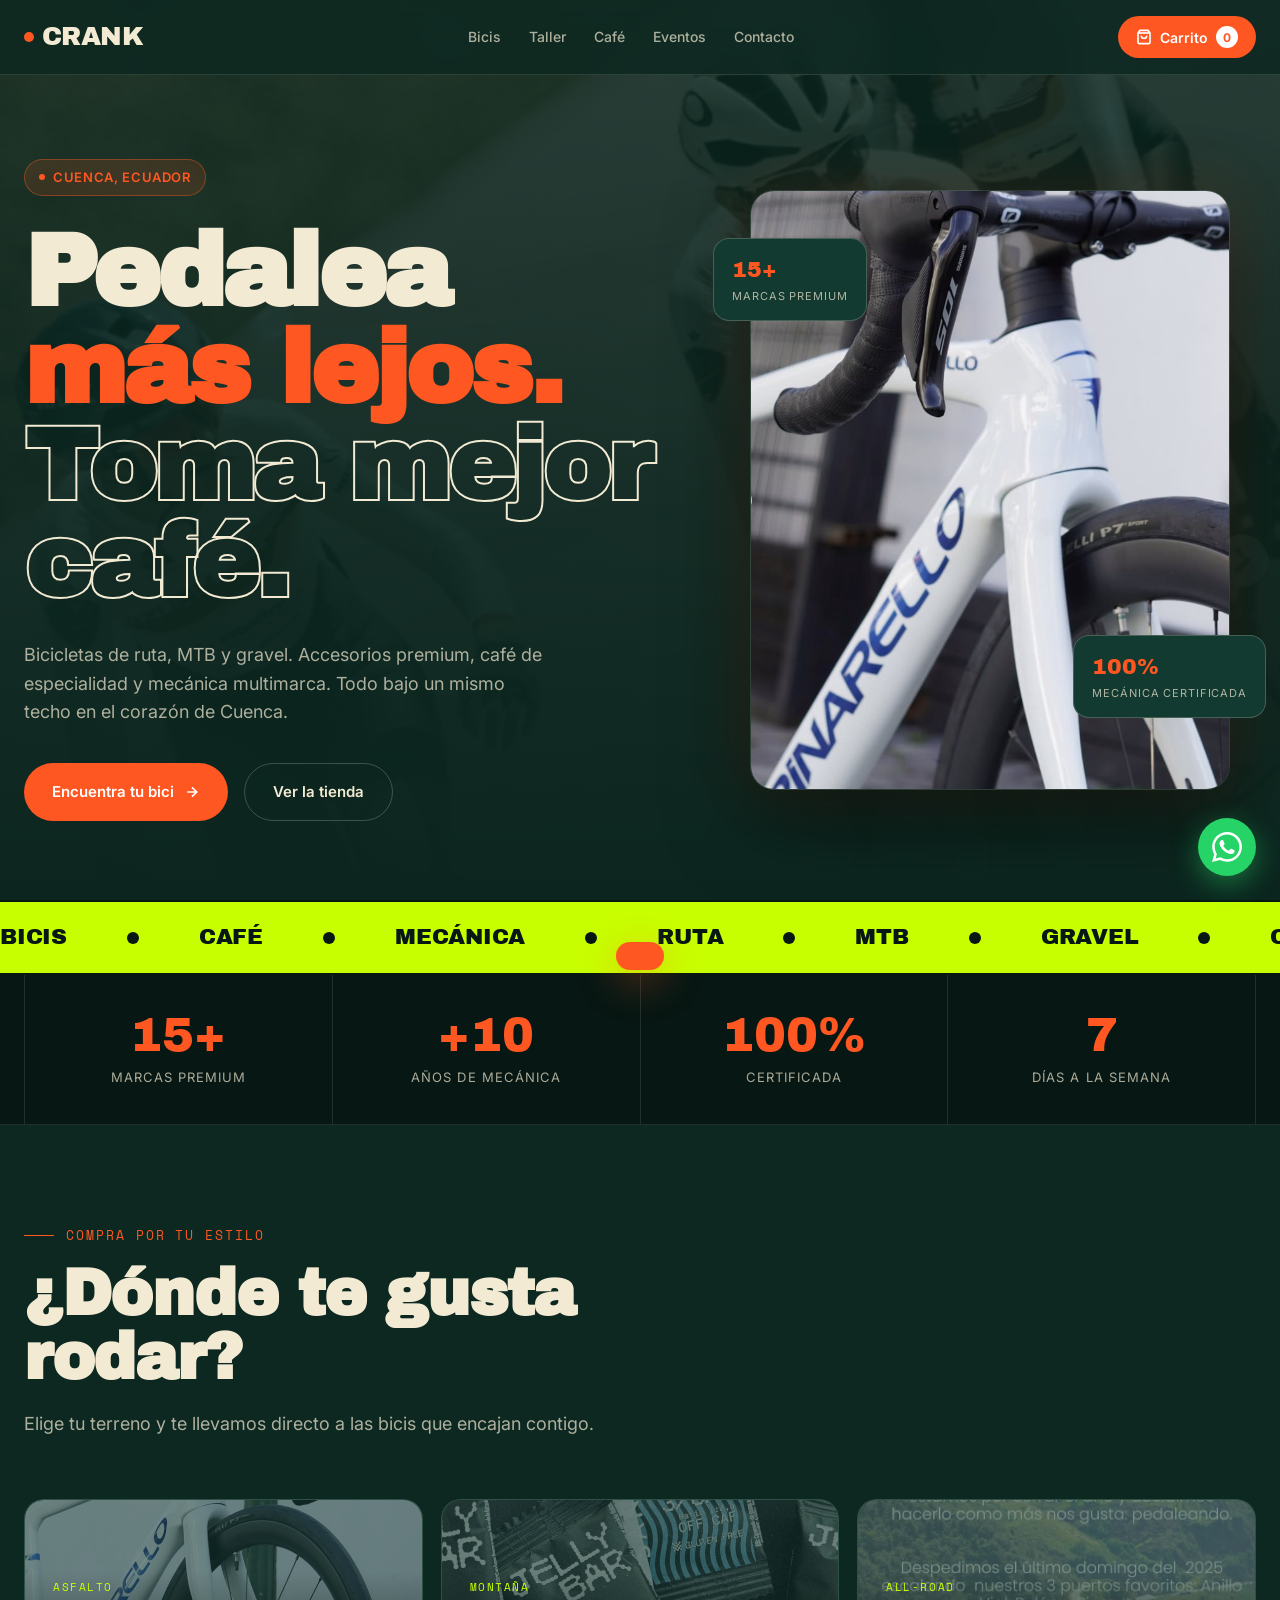
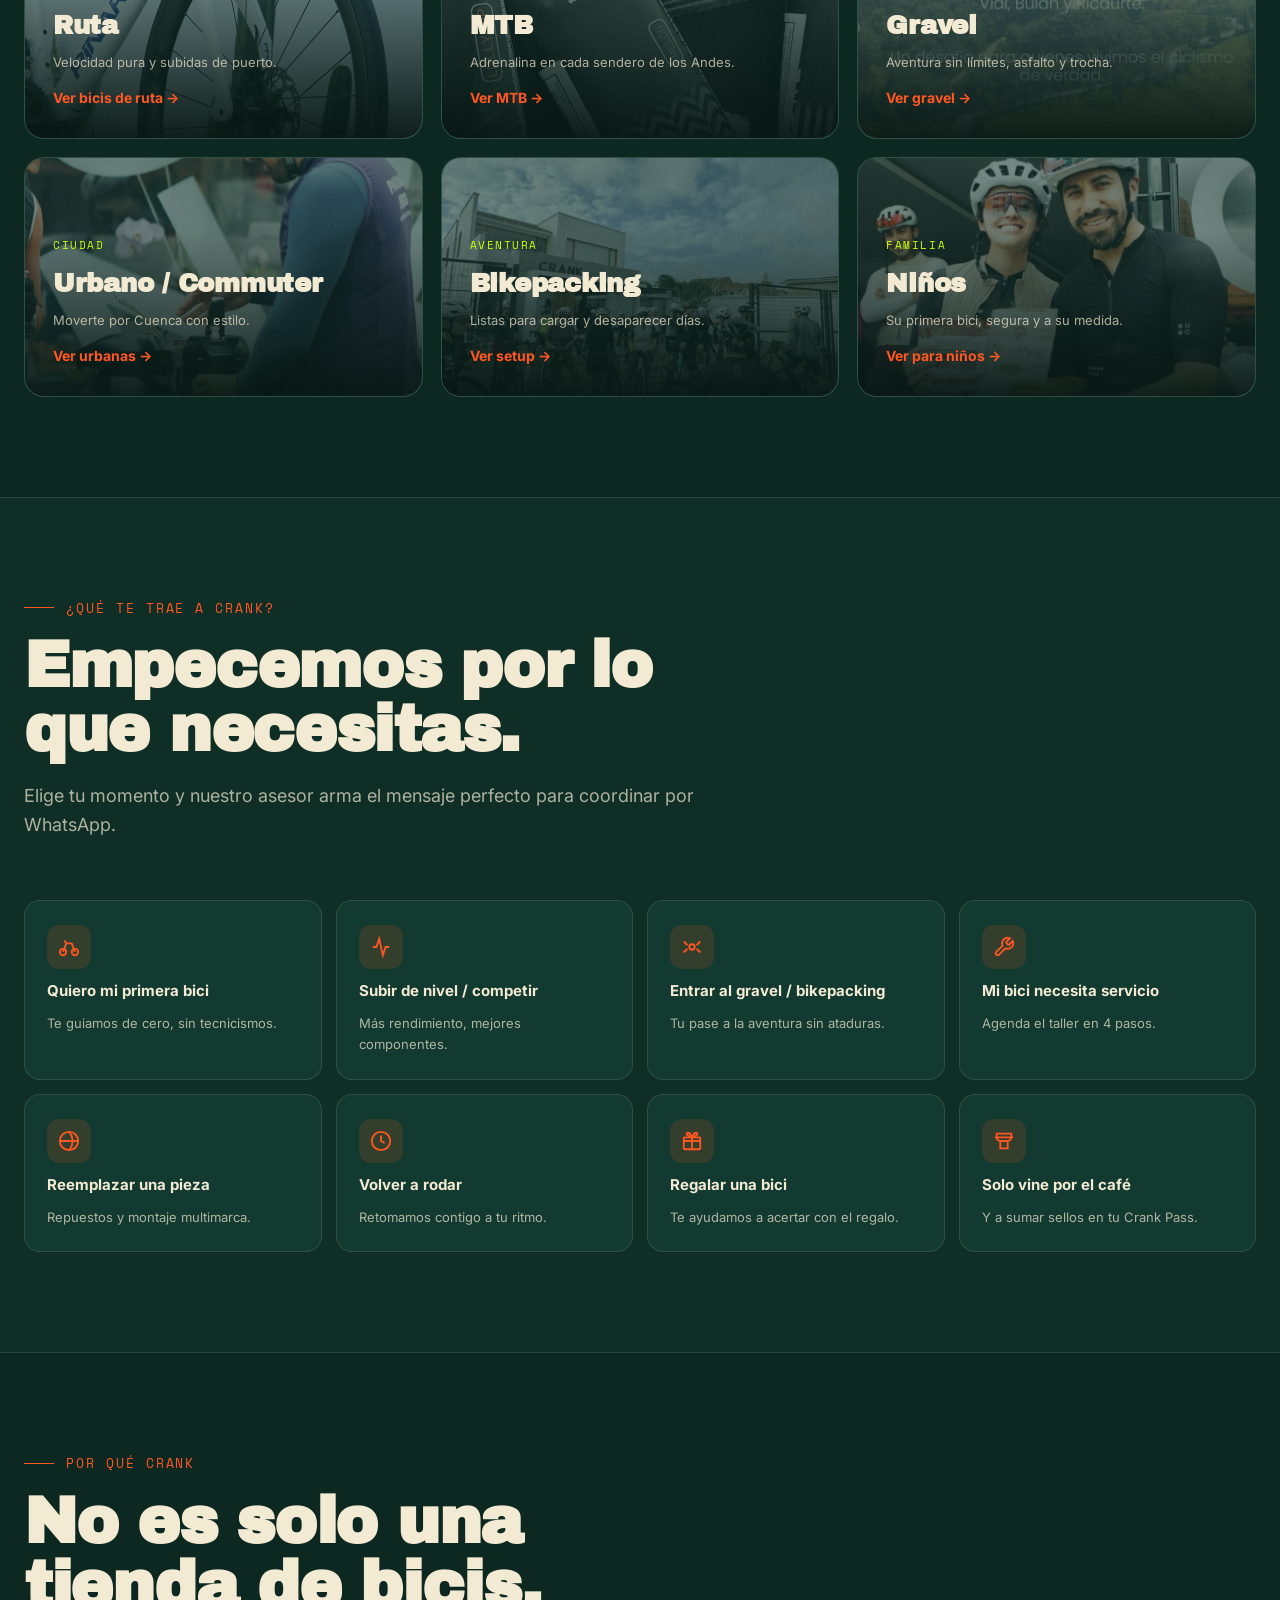
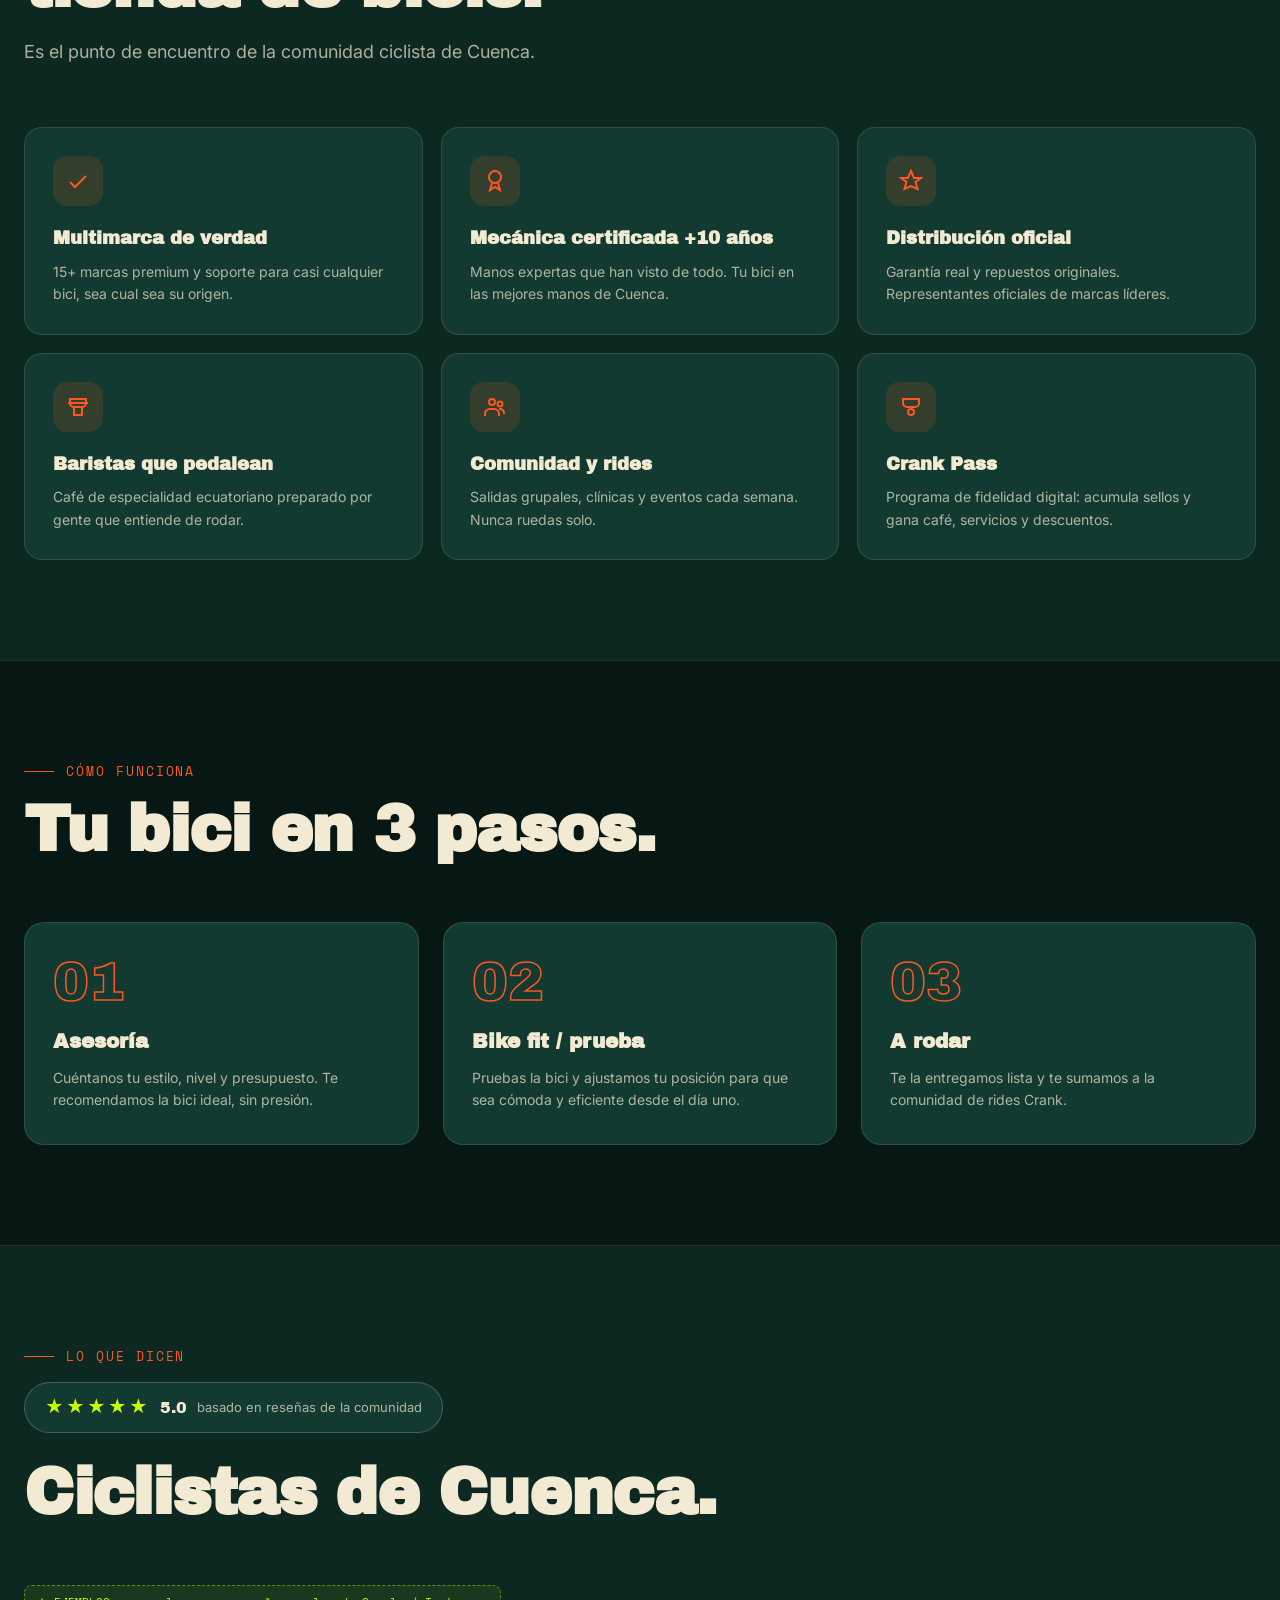
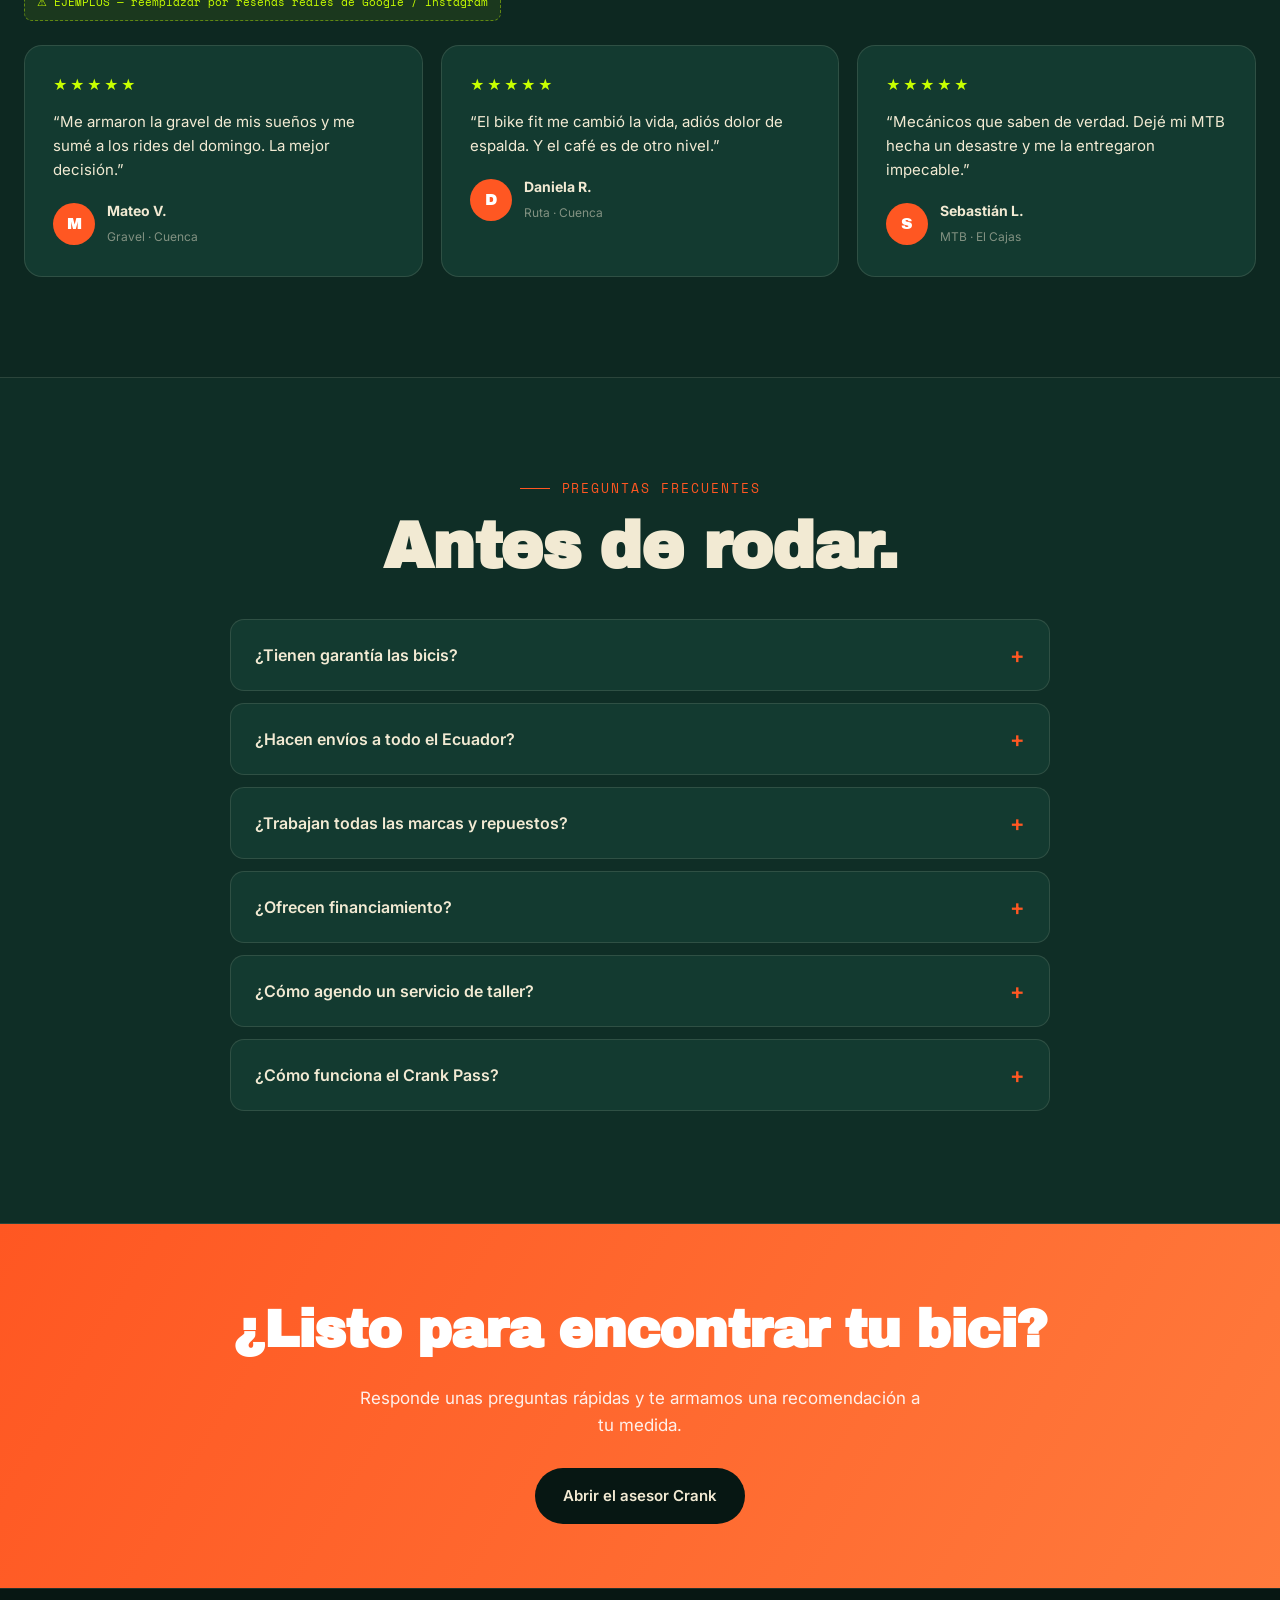
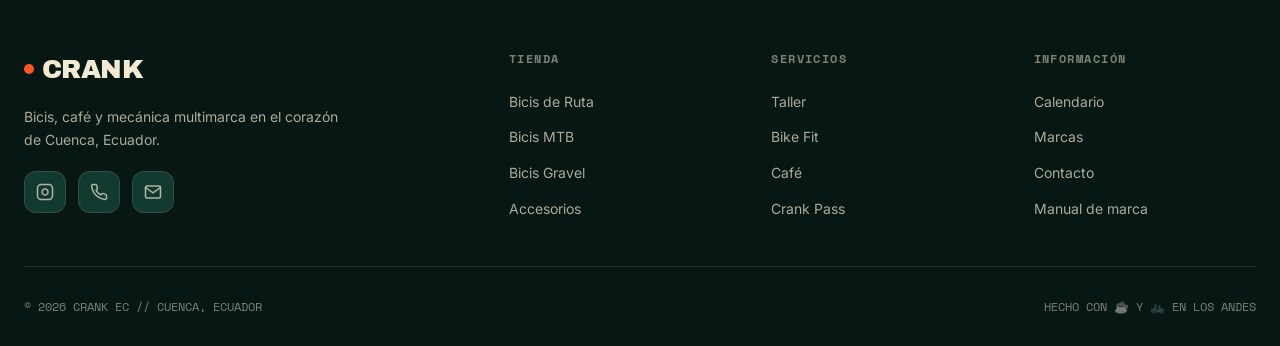
==== commit f8bd555b: "Rediseño multipágina: tienda, taller, café, eventos, contacto + asesor guiado" ====
--- a/index.html
+++ b/index.html
@@ -4,1132 +4,19 @@
 <meta charset="UTF-8" />
 <meta name="viewport" content="width=device-width, initial-scale=1.0" />
 <title>Crank — Bicis, Café y Taller en Cuenca</title>
-<meta name="description" content="Crank es una tienda y taller de bicicletas en Cuenca, Ecuador. Bicicletas de ruta, MTB y gravel, accesorios, café de especialidad y mecánica multimarca." />
+<meta name="description" content="Crank: tienda de bicicletas, café de especialidad y taller mecánico multimarca en Cuenca, Ecuador. Ruta, MTB y gravel. Encuentra tu bici con nuestro asesor." />
+<meta property="og:title" content="Crank — Bicis, Café y Taller en Cuenca" />
+<meta property="og:description" content="Bicis de ruta, MTB y gravel, café de especialidad y mecánica multimarca en Cuenca, Ecuador." />
+<meta property="og:type" content="website" />
+<meta property="og:image" content="img/hero-cyclist.jpg" />
 <link rel="preconnect" href="https://fonts.googleapis.com">
 <link rel="preconnect" href="https://fonts.gstatic.com" crossorigin>
 <link href="https://fonts.googleapis.com/css2?family=Archivo+Black&family=Archivo:wght@400;500;600;700;800&family=Inter:wght@300;400;500;600;700&family=Space+Mono:wght@400;700&display=swap" rel="stylesheet">
-<style>
-  * { box-sizing: border-box; margin: 0; padding: 0; }
-
-  :root {
-    /* Brand palette */
-    --forest: #0D2821;
-    --forest-light: #194C3F;
-    --forest-deep: #071713;
-    --hueso: #F2EAD3;
-    --hueso-light: #FAF6E9;
-    --naranja: #FF5722;
-    --naranja-hover: #FF7043;
-    --lima: #C8FF00;
-    --magenta: #E91E63;
-    --carbon: #1A1A1A;
-    --asphalt: #3D3D3D;
-    --concrete: #737373;
-    --offwhite: #FAFAF7;
-    --line: rgba(242,234,211,0.12);
-    --line-strong: rgba(242,234,211,0.22);
-
-    /* Aliases for easy theme */
-    --bg: var(--forest);
-    --bg-soft: #0F2E26;
-    --bg-card: #133A30;
-    --text: var(--hueso);
-    --text-dim: rgba(242,234,211,0.7);
-    --text-muted: rgba(242,234,211,0.5);
-    --accent: var(--naranja);
-    --accent-hover: var(--naranja-hover);
-  }
-
-  html { scroll-behavior: smooth; }
-  body {
-    font-family: 'Inter', -apple-system, BlinkMacSystemFont, sans-serif;
-    background: var(--bg);
-    color: var(--text);
-    line-height: 1.6;
-    overflow-x: hidden;
-  }
-
-  .container { max-width: 1280px; margin: 0 auto; padding: 0 24px; }
-
-  /* NAV */
-  nav {
-    position: fixed; top: 0; left: 0; right: 0;
-    z-index: 100;
-    backdrop-filter: blur(14px);
-    -webkit-backdrop-filter: blur(14px);
-    background: rgba(13, 40, 33, 0.85);
-    border-bottom: 1px solid var(--line);
-  }
-  .nav-inner {
-    display: flex; align-items: center; justify-content: space-between;
-    padding: 16px 24px;
-    max-width: 1280px; margin: 0 auto;
-  }
-  .logo {
-    font-family: 'Archivo Black', sans-serif;
-    font-size: 26px; letter-spacing: -0.02em;
-    color: var(--text);
-    text-decoration: none;
-    display: flex; align-items: center; gap: 8px;
-  }
-  .logo-dot { width: 10px; height: 10px; background: var(--naranja); border-radius: 50%; }
-  .nav-links { display: flex; gap: 28px; list-style: none; }
-  .nav-links a {
-    color: var(--text-dim);
-    text-decoration: none;
-    font-size: 14px; font-weight: 500;
-    transition: color 0.2s;
-  }
-  .nav-links a:hover { color: var(--naranja); }
-  .nav-cart {
-    background: var(--naranja);
-    color: white;
-    border: none;
-    padding: 10px 18px;
-    border-radius: 999px;
-    font-weight: 600;
-    font-size: 14px;
-    cursor: pointer;
-    display: flex; align-items: center; gap: 8px;
-    transition: background 0.2s;
-    font-family: inherit;
-  }
-  .nav-cart:hover { background: var(--naranja-hover); }
-  .nav-cart-count {
-    background: white; color: var(--naranja);
-    border-radius: 999px;
-    min-width: 22px; height: 22px;
-    display: inline-flex; align-items: center; justify-content: center;
-    font-size: 12px; font-weight: 700;
-    padding: 0 6px;
-  }
-
-  /* HERO */
-  .hero {
-    min-height: 100vh;
-    padding: 140px 0 60px;
-    position: relative;
-    overflow: hidden;
-    background: var(--forest);
-  }
-  .hero-bg {
-    position: absolute; inset: 0;
-    background-image: url('img/hero-cyclist.jpg');
-    background-size: cover;
-    background-position: center 40%;
-    opacity: 0.32;
-    filter: contrast(1.05) saturate(0.85);
-  }
-  .hero-bg::after {
-    content: '';
-    position: absolute; inset: 0;
-    background: linear-gradient(180deg,
-      rgba(13,40,33,0.5) 0%,
-      rgba(13,40,33,0.85) 60%,
-      rgba(13,40,33,1) 100%);
-  }
-  .hero-content {
-    position: relative;
-    display: grid; grid-template-columns: 1.2fr 1fr; gap: 60px;
-    align-items: center;
-    min-height: calc(100vh - 200px);
-  }
-  .hero-tag {
-    display: inline-flex; align-items: center; gap: 8px;
-    background: rgba(255, 87, 34, 0.14);
-    border: 1px solid rgba(255, 87, 34, 0.4);
-    color: var(--naranja);
-    padding: 7px 14px;
-    border-radius: 999px;
-    font-size: 13px; font-weight: 600;
-    text-transform: uppercase;
-    letter-spacing: 0.05em;
-    margin-bottom: 28px;
-  }
-  .hero-tag-dot { width: 6px; height: 6px; background: var(--naranja); border-radius: 50%; animation: pulse 2s infinite; }
-  @keyframes pulse {
-    0%, 100% { opacity: 1; }
-    50% { opacity: 0.4; }
-  }
-  .hero h1 {
-    font-family: 'Archivo Black', sans-serif;
-    font-size: clamp(52px, 8vw, 110px);
-    line-height: 0.95;
-    letter-spacing: -0.03em;
-    margin-bottom: 28px;
-  }
-  .hero h1 .accent { color: var(--naranja); }
-  .hero h1 .stroke {
-    -webkit-text-stroke: 2px var(--hueso);
-    color: transparent;
-  }
-  .hero p {
-    font-size: 18px; color: var(--text-dim);
-    max-width: 520px; margin-bottom: 36px;
-  }
-  .hero-actions { display: flex; gap: 16px; flex-wrap: wrap; }
-  .btn {
-    display: inline-flex; align-items: center; gap: 10px;
-    padding: 16px 28px;
-    border-radius: 999px;
-    font-weight: 600; font-size: 15px;
-    text-decoration: none;
-    cursor: pointer;
-    border: none;
-    transition: all 0.2s;
-    font-family: inherit;
-  }
-  .btn-primary { background: var(--naranja); color: white; }
-  .btn-primary:hover { background: var(--naranja-hover); transform: translateY(-2px); }
-  .btn-outline {
-    background: transparent;
-    color: var(--text);
-    border: 1px solid var(--line-strong);
-  }
-  .btn-outline:hover { border-color: var(--naranja); color: var(--naranja); }
-  .btn-lima { background: var(--lima); color: var(--forest-deep); }
-  .btn-lima:hover { background: #d8ff33; transform: translateY(-2px); }
-
-  .hero-visual {
-    position: relative;
-    display: flex; align-items: center; justify-content: center;
-  }
-  .hero-image {
-    width: 100%; max-width: 480px;
-    aspect-ratio: 4/5;
-    border-radius: 24px;
-    overflow: hidden;
-    border: 1px solid var(--line);
-    box-shadow: 0 30px 80px rgba(0,0,0,0.5), 0 0 60px rgba(255, 87, 34, 0.15);
-    position: relative;
-  }
-  .hero-image img {
-    width: 100%; height: 100%;
-    object-fit: cover;
-    display: block;
-  }
-  .stat-badge {
-    position: absolute;
-    background: var(--bg-card);
-    border: 1px solid var(--line-strong);
-    border-radius: 16px;
-    padding: 14px 18px;
-    backdrop-filter: blur(10px);
-  }
-  .stat-badge .num { font-family: 'Archivo Black', sans-serif; font-size: 22px; color: var(--naranja); }
-  .stat-badge .label { font-size: 11px; color: var(--text-dim); text-transform: uppercase; letter-spacing: 0.08em; }
-  .badge-1 { top: 8%; left: -10px; }
-  .badge-2 { bottom: 12%; right: -10px; }
-
-  /* MARQUEE */
-  .marquee {
-    background: var(--lima);
-    padding: 18px 0;
-    overflow: hidden;
-    border-top: 2px solid var(--forest-deep);
-    border-bottom: 2px solid var(--forest-deep);
-  }
-  .marquee-track {
-    display: flex; gap: 60px;
-    white-space: nowrap;
-    animation: scroll 30s linear infinite;
-    font-family: 'Archivo Black', sans-serif;
-    font-size: 22px;
-    color: var(--forest-deep);
-    letter-spacing: -0.01em;
-  }
-  .marquee-track span { display: inline-flex; align-items: center; gap: 60px; }
-  .marquee-track .dot { width: 12px; height: 12px; background: var(--forest-deep); border-radius: 50%; }
-  @keyframes scroll {
-    0% { transform: translateX(0); }
-    100% { transform: translateX(-50%); }
-  }
-
-  /* SECTIONS */
-  section { padding: 100px 0; position: relative; }
-  .section-header { margin-bottom: 60px; max-width: 720px; }
-  .section-eyebrow {
-    color: var(--naranja);
-    font-family: 'Space Mono', monospace;
-    font-size: 13px;
-    text-transform: uppercase;
-    letter-spacing: 0.15em;
-    margin-bottom: 16px;
-    display: flex; align-items: center; gap: 12px;
-  }
-  .section-eyebrow::before {
-    content: ''; width: 30px; height: 1px; background: var(--naranja);
-  }
-  .section-title {
-    font-family: 'Archivo Black', sans-serif;
-    font-size: clamp(36px, 5vw, 64px);
-    line-height: 1;
-    letter-spacing: -0.02em;
-    margin-bottom: 20px;
-    color: var(--hueso);
-  }
-  .section-desc { font-size: 18px; color: var(--text-dim); }
-
-  /* DISCIPLINES */
-  #disciplinas { background: var(--bg-soft); border-top: 1px solid var(--line); border-bottom: 1px solid var(--line); }
-  .disciplines-grid {
-    display: grid; grid-template-columns: repeat(3, 1fr); gap: 24px;
-  }
-  .discipline {
-    background: var(--bg-card);
-    border: 1px solid var(--line);
-    border-radius: 24px;
-    overflow: hidden;
-    transition: all 0.3s;
-    display: flex; flex-direction: column;
-  }
-  .discipline:hover { border-color: var(--naranja); transform: translateY(-4px); }
-  .discipline-img {
-    aspect-ratio: 16/10;
-    overflow: hidden;
-  }
-  .discipline-img img {
-    width: 100%; height: 100%;
-    object-fit: cover;
-    transition: transform 0.5s;
-  }
-  .discipline:hover .discipline-img img { transform: scale(1.06); }
-  .discipline-body { padding: 28px 30px 32px; }
-  .discipline-icon {
-    width: 56px; height: 56px;
-    background: rgba(255, 87, 34, 0.14);
-    border-radius: 16px;
-    display: flex; align-items: center; justify-content: center;
-    margin-bottom: 20px;
-    color: var(--naranja);
-  }
-  .discipline h3 {
-    font-family: 'Archivo Black', sans-serif;
-    font-size: 28px;
-    margin-bottom: 12px;
-    letter-spacing: -0.01em;
-    color: var(--hueso);
-  }
-  .discipline p { color: var(--text-dim); margin-bottom: 20px; font-size: 15px; }
-  .discipline-features { list-style: none; }
-  .discipline-features li {
-    color: var(--text-muted);
-    font-size: 13px;
-    padding: 6px 0;
-    border-top: 1px solid var(--line);
-    display: flex; align-items: center; gap: 8px;
-  }
-  .discipline-features li::before { content: '→'; color: var(--naranja); }
-
-  /* SHOP */
-  .shop-filters {
-    display: flex; gap: 12px; margin-bottom: 36px; flex-wrap: wrap;
-  }
-  .filter-btn {
-    background: var(--bg-card);
-    border: 1px solid var(--line);
-    color: var(--text-dim);
-    padding: 10px 20px;
-    border-radius: 999px;
-    cursor: pointer;
-    font-size: 14px; font-weight: 500;
-    font-family: inherit;
-    transition: all 0.2s;
-  }
-  .filter-btn:hover { color: var(--text); }
-  .filter-btn.active {
-    background: var(--naranja);
-    border-color: var(--naranja);
-    color: white;
-  }
-  .products-grid {
-    display: grid;
-    grid-template-columns: repeat(auto-fill, minmax(260px, 1fr));
-    gap: 20px;
-  }
-  .product {
-    background: var(--bg-card);
-    border: 1px solid var(--line);
-    border-radius: 20px;
-    overflow: hidden;
-    transition: all 0.3s;
-    display: flex; flex-direction: column;
-  }
-  .product:hover { border-color: var(--naranja); transform: translateY(-4px); }
-  .product-image {
-    aspect-ratio: 1;
-    background: var(--forest-deep);
-    position: relative;
-    overflow: hidden;
-  }
-  .product-image img {
-    width: 100%; height: 100%;
-    object-fit: cover;
-    transition: transform 0.5s ease;
-  }
-  .product:hover .product-image img { transform: scale(1.06); }
-  .product-tag {
-    position: absolute; top: 14px; left: 14px;
-    background: var(--naranja);
-    color: white;
-    font-size: 11px; font-weight: 700;
-    padding: 4px 10px;
-    border-radius: 999px;
-    text-transform: uppercase;
-    letter-spacing: 0.06em;
-  }
-  .product-tag.lima { background: var(--lima); color: var(--forest-deep); }
-  .product-tag.magenta { background: var(--magenta); color: white; }
-  .product-info { padding: 20px; flex: 1; display: flex; flex-direction: column; }
-  .product-brand {
-    color: var(--text-muted);
-    font-size: 12px;
-    text-transform: uppercase;
-    letter-spacing: 0.1em;
-    margin-bottom: 6px;
-    font-family: 'Space Mono', monospace;
-  }
-  .product-name {
-    font-family: 'Archivo Black', sans-serif;
-    font-size: 17px;
-    margin-bottom: 12px;
-    letter-spacing: -0.01em;
-    color: var(--hueso);
-  }
-  .product-bottom {
-    margin-top: auto;
-    display: flex; align-items: center; justify-content: space-between;
-    gap: 12px;
-    padding-top: 14px;
-    border-top: 1px solid var(--line);
-  }
-  .product-price {
-    font-family: 'Archivo Black', sans-serif;
-    font-size: 20px;
-    color: var(--naranja);
-  }
-  .add-cart-btn {
-    background: var(--hueso);
-    color: var(--forest-deep);
-    border: none;
-    padding: 9px 13px;
-    border-radius: 10px;
-    cursor: pointer;
-    font-weight: 700;
-    font-size: 13px;
-    transition: all 0.2s;
-    display: inline-flex; align-items: center; gap: 6px;
-    font-family: inherit;
-  }
-  .add-cart-btn:hover { background: var(--naranja); color: white; }
-
-  /* REWARDS */
-  #rewards {
-    background: var(--forest-deep);
-    border-top: 1px solid var(--line);
-    border-bottom: 1px solid var(--line);
-  }
-  .rewards-grid {
-    display: grid; grid-template-columns: 1fr 1fr; gap: 60px;
-    align-items: center;
-  }
-  .rewards-card-visual {
-    aspect-ratio: 1;
-    background: var(--carbon);
-    border-radius: 28px;
-    border: 1px solid var(--line-strong);
-    padding: 36px;
-    display: flex; flex-direction: column; align-items: center; justify-content: center;
-    text-align: center;
-    position: relative;
-    overflow: hidden;
-  }
-  .rewards-card-visual::before {
-    content: '';
-    position: absolute; inset: -2px;
-    border-radius: 28px;
-    padding: 3px;
-    background: conic-gradient(from 180deg, var(--naranja), var(--lima), var(--magenta), var(--naranja));
-    -webkit-mask: linear-gradient(#fff 0 0) content-box, linear-gradient(#fff 0 0);
-    -webkit-mask-composite: xor;
-    mask-composite: exclude;
-    opacity: 0.6;
-  }
-  .rewards-circle {
-    width: 200px; height: 200px;
-    border-radius: 50%;
-    background: var(--forest-deep);
-    border: 4px solid transparent;
-    background-image: linear-gradient(var(--forest-deep), var(--forest-deep)), conic-gradient(from 0deg, var(--naranja), var(--lima), var(--magenta), var(--naranja));
-    background-origin: border-box;
-    background-clip: padding-box, border-box;
-    display: flex; align-items: center; justify-content: center;
-    margin-bottom: 24px;
-  }
-  .rewards-circle-text {
-    font-family: 'Archivo Black', sans-serif;
-    font-size: 36px; color: var(--hueso);
-    letter-spacing: -0.02em;
-  }
-  .rewards-stamps {
-    display: grid; grid-template-columns: repeat(5, 1fr); gap: 10px;
-    width: 100%; max-width: 320px;
-    margin-top: 8px;
-  }
-  .stamp {
-    aspect-ratio: 1;
-    border: 2px solid var(--line-strong);
-    border-radius: 50%;
-    display: flex; align-items: center; justify-content: center;
-    color: var(--text-muted);
-  }
-  .stamp.filled {
-    background: var(--hueso);
-    border-color: var(--hueso);
-    color: var(--forest);
-  }
-  .stamp svg { width: 60%; height: 60%; }
-  .rewards-tiers {
-    display: flex; flex-direction: column; gap: 16px;
-    margin-top: 28px;
-  }
-  .tier {
-    display: flex; align-items: center; gap: 16px;
-    padding: 16px 20px;
-    background: rgba(242,234,211,0.04);
-    border: 1px solid var(--line);
-    border-radius: 14px;
-  }
-  .tier-num {
-    font-family: 'Archivo Black', sans-serif;
-    font-size: 28px;
-    color: var(--naranja);
-    min-width: 50px;
-  }
-  .tier-info { flex: 1; }
-  .tier-info strong { color: var(--hueso); font-size: 15px; }
-  .tier-info p { color: var(--text-dim); font-size: 13px; margin-top: 2px; }
-
-  /* CAFE */
-  #cafe {
-    background: var(--bg-soft);
-    border-top: 1px solid var(--line);
-    border-bottom: 1px solid var(--line);
-  }
-  .cafe-grid {
-    display: grid; grid-template-columns: 1fr 1fr; gap: 60px;
-    align-items: center;
-  }
-  .cafe-visual {
-    aspect-ratio: 1;
-    border-radius: 24px;
-    border: 1px solid var(--line);
-    overflow: hidden;
-  }
-  .cafe-visual img {
-    width: 100%; height: 100%; object-fit: cover;
-  }
-  .cafe-features {
-    display: grid; grid-template-columns: repeat(2, 1fr); gap: 14px;
-    margin-top: 32px;
-  }
-  .cafe-feature {
-    background: var(--bg-card);
-    border: 1px solid var(--line);
-    border-radius: 14px;
-    padding: 18px;
-  }
-  .cafe-feature-num {
-    font-family: 'Archivo Black', sans-serif;
-    font-size: 30px; color: var(--naranja);
-    line-height: 1;
-  }
-  .cafe-feature-label { color: var(--text-dim); font-size: 13px; margin-top: 6px; }
-
-  /* TALLER */
-  .services-grid {
-    display: grid; grid-template-columns: repeat(auto-fit, minmax(260px, 1fr));
-    gap: 1px;
-    background: var(--line);
-    border: 1px solid var(--line);
-    border-radius: 24px;
-    overflow: hidden;
-  }
-  .service {
-    background: var(--bg-card);
-    padding: 32px;
-    transition: background 0.3s;
-  }
-  .service:hover { background: var(--bg-soft); }
-  .service-icon { color: var(--naranja); margin-bottom: 16px; }
-  .service h4 {
-    font-family: 'Archivo Black', sans-serif;
-    font-size: 19px;
-    margin-bottom: 8px;
-    letter-spacing: -0.01em;
-    color: var(--hueso);
-  }
-  .service p { color: var(--text-dim); font-size: 14px; margin-bottom: 16px; }
-  .service-price {
-    color: var(--naranja);
-    font-family: 'Space Mono', monospace;
-    font-size: 14px; font-weight: 700;
-  }
-
-  /* CALENDAR */
-  #calendario { background: var(--forest-deep); border-top: 1px solid var(--line); border-bottom: 1px solid var(--line); }
-  .events-list { display: flex; flex-direction: column; gap: 14px; }
-  .event {
-    display: grid; grid-template-columns: 130px 1fr auto; gap: 24px;
-    background: var(--bg-card);
-    border: 1px solid var(--line);
-    border-radius: 18px;
-    padding: 24px 28px;
-    align-items: center;
-    transition: all 0.2s;
-  }
-  .event:hover { border-color: var(--naranja); }
-  .event-date {
-    text-align: center;
-    border-right: 1px solid var(--line);
-    padding-right: 24px;
-  }
-  .event-date .day {
-    font-family: 'Archivo Black', sans-serif;
-    font-size: 38px; color: var(--naranja);
-    line-height: 1;
-  }
-  .event-date .month {
-    font-size: 12px; color: var(--text-dim);
-    text-transform: uppercase; letter-spacing: 0.1em;
-    margin-top: 4px;
-    font-family: 'Space Mono', monospace;
-  }
-  .event-info h4 {
-    font-family: 'Archivo Black', sans-serif;
-    font-size: 22px;
-    color: var(--hueso);
-    letter-spacing: -0.01em;
-    margin-bottom: 6px;
-  }
-  .event-info .meta {
-    font-size: 13px; color: var(--text-dim);
-    display: flex; gap: 18px; flex-wrap: wrap;
-    margin-top: 4px;
-  }
-  .event-info .meta span { display: inline-flex; align-items: center; gap: 6px; }
-  .event-tag {
-    font-size: 11px; font-weight: 700;
-    padding: 4px 10px;
-    border-radius: 999px;
-    text-transform: uppercase;
-    letter-spacing: 0.06em;
-  }
-  .event-tag.ride { background: rgba(255, 87, 34, 0.15); color: var(--naranja); border: 1px solid rgba(255, 87, 34, 0.4); }
-  .event-tag.evento { background: rgba(200, 255, 0, 0.12); color: var(--lima); border: 1px solid rgba(200, 255, 0, 0.4); }
-  .event-tag.female { background: rgba(233, 30, 99, 0.15); color: var(--magenta); border: 1px solid rgba(233, 30, 99, 0.4); }
-  .event-cta a {
-    color: var(--hueso); text-decoration: none;
-    font-weight: 600; font-size: 14px;
-    border: 1px solid var(--line-strong);
-    padding: 10px 18px; border-radius: 999px;
-    display: inline-flex; align-items: center; gap: 6px;
-    transition: all 0.2s;
-  }
-  .event-cta a:hover { background: var(--naranja); border-color: var(--naranja); color: white; }
-
-  /* MARCAS */
-  #marcas { background: var(--bg-soft); border-top: 1px solid var(--line); border-bottom: 1px solid var(--line); }
-  .brands-grid {
-    display: grid;
-    grid-template-columns: repeat(auto-fit, minmax(260px, 1fr));
-    gap: 20px;
-  }
-  .brand {
-    background: var(--bg-card);
-    border: 1px solid var(--line);
-    border-radius: 20px;
-    padding: 36px 28px;
-    text-align: center;
-    transition: all 0.3s;
-    text-decoration: none;
-    color: inherit;
-    display: block;
-  }
-  .brand:hover { border-color: var(--naranja); transform: translateY(-4px); }
-  .brand-logomark {
-    height: 80px;
-    display: flex; align-items: center; justify-content: center;
-    margin-bottom: 18px;
-  }
-  .brand-logomark .uc-logo {
-    font-family: 'Archivo Black', sans-serif;
-    font-size: 22px;
-    color: var(--hueso);
-    letter-spacing: 0.04em;
-    line-height: 1;
-    text-align: center;
-  }
-  .brand-logomark .uc-logo small {
-    display: block;
-    font-family: 'Space Mono', monospace;
-    font-size: 10px;
-    color: var(--naranja);
-    letter-spacing: 0.18em;
-    margin-top: 8px;
-    font-weight: 700;
-  }
-  .brand-logomark .oneup-logo {
-    font-family: 'Archivo Black', sans-serif;
-    font-size: 30px;
-    color: var(--lima);
-    letter-spacing: -0.04em;
-    line-height: 1;
-  }
-  .brand-logomark .oneup-logo span {
-    font-family: 'Inter', sans-serif;
-    font-weight: 300;
-    font-size: 14px;
-    color: var(--text-dim);
-    display: block;
-    letter-spacing: 0.06em;
-    margin-top: 6px;
-  }
-  .brand-tag {
-    color: var(--naranja);
-    font-family: 'Space Mono', monospace;
-    font-size: 11px;
-    text-transform: uppercase;
-    letter-spacing: 0.15em;
-    margin-bottom: 10px;
-  }
-  .brand h4 {
-    font-family: 'Archivo Black', sans-serif;
-    font-size: 18px;
-    color: var(--hueso);
-    margin-bottom: 10px;
-  }
-  .brand p { color: var(--text-dim); font-size: 13px; }
-  .brand-link {
-    color: var(--naranja);
-    font-family: 'Space Mono', monospace;
-    font-size: 11px;
-    text-transform: uppercase;
-    letter-spacing: 0.15em;
-    margin-top: 14px;
-    display: inline-block;
-  }
-
-  /* GALLERY */
-  .gallery-grid {
-    display: grid;
-    grid-template-columns: repeat(4, 1fr);
-    grid-auto-rows: 1fr;
-    gap: 12px;
-  }
-  .gallery-grid > div {
-    aspect-ratio: 1;
-    border-radius: 16px;
-    overflow: hidden;
-    position: relative;
-    cursor: pointer;
-    border: 1px solid var(--line);
-  }
-  .gallery-grid > div.tall { grid-row: span 2; aspect-ratio: 1 / 2; }
-  .gallery-grid > div.wide { grid-column: span 2; aspect-ratio: 2 / 1; }
-  .gallery-grid img {
-    width: 100%; height: 100%;
-    object-fit: cover;
-    transition: transform 0.6s ease;
-  }
-  .gallery-grid > div::after {
-    content: '';
-    position: absolute; inset: 0;
-    background: linear-gradient(180deg, transparent 60%, rgba(7,23,19,0.7));
-    opacity: 0;
-    transition: opacity 0.3s;
-  }
-  .gallery-grid > div:hover img { transform: scale(1.08); }
-  .gallery-grid > div:hover::after { opacity: 1; }
-  .gallery-cta { margin-top: 36px; text-align: center; }
-  @media (max-width: 768px) {
-    .gallery-grid { grid-template-columns: repeat(2, 1fr); }
-    .gallery-grid > div.wide { grid-column: span 2; }
-    .gallery-grid > div.tall { grid-row: span 1; aspect-ratio: 1; }
-  }
-
-  /* CONTACTO + FORM */
-  #contacto { background: var(--forest-deep); }
-  .contact-grid {
-    display: grid; grid-template-columns: 1fr 1fr; gap: 32px;
-  }
-  .contact-card {
-    background: var(--bg-card);
-    border: 1px solid var(--line);
-    border-radius: 24px;
-    padding: 36px;
-  }
-  .contact-card h3 {
-    font-family: 'Archivo Black', sans-serif;
-    font-size: 24px;
-    margin-bottom: 20px;
-    color: var(--hueso);
-  }
-  .contact-row {
-    display: flex; align-items: center; gap: 16px;
-    padding: 14px 0;
-    border-bottom: 1px solid var(--line);
-  }
-  .contact-row:last-child { border-bottom: none; }
-  .contact-icon {
-    width: 42px; height: 42px;
-    background: rgba(255, 87, 34, 0.14);
-    border-radius: 12px;
-    display: flex; align-items: center; justify-content: center;
-    color: var(--naranja);
-    flex-shrink: 0;
-  }
-  .contact-row .label { font-size: 11px; color: var(--text-muted); text-transform: uppercase; letter-spacing: 0.1em; }
-  .contact-row .value { font-size: 15px; color: var(--text); font-weight: 500; }
-  .contact-row a { color: inherit; text-decoration: none; }
-  .contact-row a:hover { color: var(--naranja); }
-  .hours-list { list-style: none; }
-  .hours-list li {
-    display: flex; justify-content: space-between;
-    padding: 8px 0;
-    border-bottom: 1px solid var(--line);
-    font-size: 14px;
-  }
-  .hours-list li:last-child { border-bottom: none; }
-  .hours-list li span:first-child { color: var(--text-dim); }
-  .hours-list li.closed span:last-child { color: var(--text-muted); }
-
-  /* FORM */
-  .form-section {
-    padding: 100px 0;
-    background: var(--bg-soft);
-    border-top: 1px solid var(--line);
-    border-bottom: 1px solid var(--line);
-  }
-  .form-wrapper {
-    max-width: 720px; margin: 0 auto;
-    background: var(--bg-card);
-    border: 1px solid var(--line);
-    border-radius: 24px;
-    padding: 48px;
-  }
-  .form-tabs {
-    display: flex; gap: 8px;
-    background: var(--forest-deep);
-    border-radius: 12px;
-    padding: 6px;
-    margin-bottom: 32px;
-  }
-  .form-tab {
-    flex: 1;
-    padding: 12px 16px;
-    background: transparent;
-    border: none;
-    border-radius: 8px;
-    color: var(--text-dim);
-    cursor: pointer;
-    font-weight: 600; font-size: 14px;
-    font-family: inherit;
-    transition: all 0.2s;
-  }
-  .form-tab.active {
-    background: var(--naranja); color: white;
-  }
-  .form-row {
-    display: grid; grid-template-columns: 1fr 1fr; gap: 16px;
-    margin-bottom: 16px;
-  }
-  .form-field { display: flex; flex-direction: column; }
-  .form-field label {
-    font-size: 12px; color: var(--text-dim);
-    text-transform: uppercase; letter-spacing: 0.08em;
-    margin-bottom: 8px;
-    font-weight: 600;
-  }
-  .form-field input, .form-field select, .form-field textarea {
-    background: var(--forest-deep);
-    border: 1px solid var(--line);
-    border-radius: 10px;
-    padding: 14px 16px;
-    color: var(--hueso);
-    font-family: inherit;
-    font-size: 14px;
-    transition: border-color 0.2s;
-  }
-  .form-field input:focus, .form-field select:focus, .form-field textarea:focus {
-    outline: none;
-    border-color: var(--naranja);
-  }
-  .form-field textarea { min-height: 100px; resize: vertical; }
-  .form-submit {
-    width: 100%;
-    margin-top: 24px;
-    background: var(--naranja);
-    color: white;
-    border: none;
-    padding: 16px;
-    border-radius: 12px;
-    font-weight: 700; font-size: 15px;
-    cursor: pointer;
-    font-family: inherit;
-    transition: background 0.2s;
-  }
-  .form-submit:hover { background: var(--naranja-hover); }
-  .form-pane { display: none; }
-  .form-pane.active { display: block; }
-
-  /* FOOTER */
-  footer {
-    background: var(--forest-deep);
-    border-top: 1px solid var(--line);
-    padding: 60px 0 30px;
-  }
-  .footer-grid {
-    display: grid; grid-template-columns: 2fr 1fr 1fr 1fr; gap: 40px;
-    margin-bottom: 40px;
-  }
-  .footer-col h5 {
-    font-size: 12px;
-    text-transform: uppercase;
-    letter-spacing: 0.12em;
-    color: var(--text-muted);
-    margin-bottom: 16px;
-    font-family: 'Space Mono', monospace;
-  }
-  .footer-col ul { list-style: none; }
-  .footer-col ul li { padding: 5px 0; }
-  .footer-col ul a { color: var(--text-dim); text-decoration: none; font-size: 14px; transition: color 0.2s; }
-  .footer-col ul a:hover { color: var(--naranja); }
-  .footer-tagline { color: var(--text-dim); font-size: 14px; margin-top: 16px; max-width: 320px; }
-  .footer-social { display: flex; gap: 12px; margin-top: 20px; }
-  .footer-social a {
-    width: 42px; height: 42px;
-    background: var(--bg-card);
-    border: 1px solid var(--line);
-    border-radius: 12px;
-    display: flex; align-items: center; justify-content: center;
-    color: var(--text-dim);
-    transition: all 0.2s;
-  }
-  .footer-social a:hover { background: var(--naranja); border-color: var(--naranja); color: white; }
-  .footer-bottom {
-    padding-top: 30px;
-    border-top: 1px solid var(--line);
-    display: flex; justify-content: space-between; align-items: center;
-    color: var(--text-muted);
-    font-size: 12px;
-    font-family: 'Space Mono', monospace;
-  }
-
-  /* CART DRAWER */
-  .cart-overlay {
-    position: fixed; inset: 0;
-    background: rgba(7,23,19,0.8);
-    z-index: 200;
-    opacity: 0; pointer-events: none;
-    transition: opacity 0.3s;
-    backdrop-filter: blur(4px);
-  }
-  .cart-overlay.open { opacity: 1; pointer-events: all; }
-  .cart-drawer {
-    position: fixed; top: 0; right: 0; bottom: 0;
-    width: 100%; max-width: 460px;
-    background: var(--bg-soft);
-    border-left: 1px solid var(--line);
-    z-index: 201;
-    transform: translateX(100%);
-    transition: transform 0.3s;
-    display: flex; flex-direction: column;
-  }
-  .cart-drawer.open { transform: translateX(0); }
-  .cart-header {
-    padding: 24px;
-    border-bottom: 1px solid var(--line);
-    display: flex; justify-content: space-between; align-items: center;
-  }
-  .cart-header h3 { font-family: 'Archivo Black', sans-serif; font-size: 22px; color: var(--hueso); }
-  .cart-close {
-    background: transparent; border: none;
-    color: var(--text); cursor: pointer;
-    width: 36px; height: 36px;
-    display: flex; align-items: center; justify-content: center;
-    border-radius: 10px;
-    transition: background 0.2s;
-  }
-  .cart-close:hover { background: var(--bg-card); }
-  .cart-items { flex: 1; overflow-y: auto; padding: 20px 24px; }
-  .cart-item { display: flex; gap: 14px; padding: 14px 0; border-bottom: 1px solid var(--line); }
-  .cart-item-image {
-    width: 70px; height: 70px;
-    background: var(--bg-card);
-    border-radius: 10px;
-    flex-shrink: 0;
-    overflow: hidden;
-  }
-  .cart-item-image img { width: 100%; height: 100%; object-fit: cover; }
-  .cart-item-info { flex: 1; }
-  .cart-item-name { font-weight: 600; font-size: 14px; margin-bottom: 4px; color: var(--hueso); }
-  .cart-item-price { color: var(--naranja); font-weight: 700; font-size: 14px; font-family: 'Space Mono', monospace; }
-  .cart-qty { display: flex; align-items: center; gap: 8px; margin-top: 8px; }
-  .cart-qty button {
-    width: 26px; height: 26px;
-    background: var(--bg-card);
-    border: 1px solid var(--line);
-    color: var(--text); border-radius: 6px;
-    cursor: pointer; font-size: 14px;
-    font-family: inherit;
-  }
-  .cart-qty button:hover { border-color: var(--naranja); }
-  .cart-qty span { min-width: 24px; text-align: center; font-weight: 600; font-size: 14px; }
-  .cart-empty { text-align: center; padding: 60px 24px; color: var(--text-muted); }
-  .cart-footer { padding: 20px 24px; border-top: 1px solid var(--line); background: var(--forest-deep); }
-  .cart-total {
-    display: flex; justify-content: space-between;
-    margin-bottom: 14px;
-    font-family: 'Archivo Black', sans-serif;
-    font-size: 22px;
-    color: var(--hueso);
-  }
-  .cart-total .amount { color: var(--naranja); }
-  .pay-options {
-    display: grid; grid-template-columns: 1fr 1fr; gap: 10px;
-    margin-bottom: 8px;
-  }
-  .pay-btn {
-    background: var(--bg-card);
-    color: var(--hueso);
-    border: 1px solid var(--line);
-    padding: 14px 12px;
-    border-radius: 12px;
-    font-weight: 700; font-size: 13px;
-    cursor: pointer;
-    font-family: inherit;
-    transition: all 0.2s;
-    display: flex; flex-direction: column; align-items: center; gap: 4px;
-  }
-  .pay-btn:hover { border-color: var(--naranja); }
-  .pay-btn.whatsapp { background: #25D366; color: white; border-color: #25D366; }
-  .pay-btn.whatsapp:hover { background: #1ebe5a; }
-  .pay-btn.bank { background: var(--lima); color: var(--forest-deep); border-color: var(--lima); }
-  .pay-btn.bank:hover { background: #d8ff33; }
-  .pay-btn svg { margin-bottom: 4px; }
-  .pay-btn-label { font-size: 12px; opacity: 0.85; font-weight: 500; }
-  .checkout-note { font-size: 11px; color: var(--text-muted); text-align: center; margin-top: 10px; }
-
-  /* TOAST */
-  .toast {
-    position: fixed; bottom: 30px; left: 50%;
-    transform: translateX(-50%) translateY(100px);
-    background: var(--naranja);
-    color: white;
-    padding: 14px 24px;
-    border-radius: 999px;
-    font-weight: 600;
-    font-size: 14px;
-    z-index: 300;
-    transition: transform 0.3s;
-    box-shadow: 0 10px 40px rgba(255, 87, 34, 0.4);
-  }
-  .toast.show { transform: translateX(-50%) translateY(0); }
-
-  /* MODAL (bank info) */
-  .modal-overlay {
-    position: fixed; inset: 0;
-    background: rgba(7,23,19,0.85);
-    z-index: 400;
-    display: none; align-items: center; justify-content: center;
-    padding: 20px;
-    backdrop-filter: blur(8px);
-  }
-  .modal-overlay.open { display: flex; }
-  .modal {
-    background: var(--bg-soft);
-    border: 1px solid var(--line-strong);
-    border-radius: 20px;
-    padding: 36px;
-    max-width: 480px; width: 100%;
-    color: var(--hueso);
-  }
-  .modal h3 { font-family: 'Archivo Black', sans-serif; font-size: 24px; margin-bottom: 8px; }
-  .modal p.sub { color: var(--text-dim); font-size: 14px; margin-bottom: 24px; }
-  .bank-row {
-    display: flex; justify-content: space-between;
-    padding: 12px 0;
-    border-bottom: 1px solid var(--line);
-    font-size: 14px;
-    align-items: center; gap: 8px;
-  }
-  .bank-row:last-of-type { border: none; }
-  .bank-row span:first-child { color: var(--text-dim); }
-  .bank-row span:last-child { color: var(--hueso); font-weight: 600; font-family: 'Space Mono', monospace; user-select: all; }
-  .bank-row button.copy {
-    background: transparent; border: 1px solid var(--line);
-    color: var(--text); cursor: pointer;
-    width: 28px; height: 28px; border-radius: 6px;
-    font-family: inherit;
-    transition: all 0.2s;
-    display: inline-flex; align-items: center; justify-content: center;
-  }
-  .bank-row button.copy:hover { border-color: var(--naranja); }
-  .modal-cta { margin-top: 24px; display: flex; gap: 10px; }
-  .modal-cta button {
-    flex: 1; padding: 14px; border-radius: 10px;
-    font-weight: 700; font-size: 14px; cursor: pointer;
-    border: none; font-family: inherit;
-  }
-  .modal-cta .confirm { background: var(--naranja); color: white; }
-  .modal-cta .confirm:hover { background: var(--naranja-hover); }
-  .modal-cta .cancel { background: var(--bg-card); color: var(--hueso); border: 1px solid var(--line); }
-
-  /* RESPONSIVE */
-  @media (max-width: 968px) {
-    .hero-content { grid-template-columns: 1fr; gap: 40px; }
-    .hero-visual { order: -1; max-width: 360px; margin: 0 auto; }
-    .disciplines-grid { grid-template-columns: 1fr; }
-    .cafe-grid, .rewards-grid { grid-template-columns: 1fr; }
-    .contact-grid { grid-template-columns: 1fr; }
-    .footer-grid { grid-template-columns: 1fr 1fr; }
-    .event { grid-template-columns: 100px 1fr; }
-    .event-cta { grid-column: 1 / -1; }
-    .form-wrapper { padding: 32px 24px; }
-    .form-row { grid-template-columns: 1fr; }
-  }
-  @media (max-width: 640px) {
-    .nav-links { display: none; }
-    section { padding: 70px 0; }
-    .hero { padding: 120px 0 60px; }
-    .footer-grid { grid-template-columns: 1fr; }
-    .footer-bottom { flex-direction: column; gap: 12px; text-align: center; }
-    .cafe-features { grid-template-columns: 1fr; }
-    .pay-options { grid-template-columns: 1fr; }
-  }
-</style>
+<link rel="stylesheet" href="site.css">
 </head>
-<body>
-
-<nav>
-  <div class="nav-inner">
-    <a href="#" class="logo"><span class="logo-dot"></span>CRANK</a>
-    <ul class="nav-links">
-      <li><a href="#disciplinas">Bicis</a></li>
-      <li><a href="#tienda">Tienda</a></li>
-      <li><a href="#rewards">Sellos</a></li>
-      <li><a href="#calendario">Eventos</a></li>
-      <li><a href="#cafe">Café</a></li>
-      <li><a href="#taller">Taller</a></li>
-      <li><a href="#contacto">Contacto</a></li>
-    </ul>
-    <button class="nav-cart" onclick="openCart()">
-      <svg width="16" height="16" viewBox="0 0 24 24" fill="none" stroke="currentColor" stroke-width="2.5"><path d="M6 2L3 6v14a2 2 0 002 2h14a2 2 0 002-2V6l-3-4z"/><path d="M3 6h18"/><path d="M16 10a4 4 0 01-8 0"/></svg>
-      Carrito <span class="nav-cart-count" id="cartCount">0</span>
-    </button>
-  </div>
-</nav>
+<body data-page="inicio">
+
+<div id="site-header"></div>
 
 <!-- HERO -->
 <header class="hero">
@@ -1144,11 +31,11 @@
       </h1>
       <p>Bicicletas de ruta, MTB y gravel. Accesorios premium, café de especialidad y mecánica multimarca. Todo bajo un mismo techo en el corazón de Cuenca.</p>
       <div class="hero-actions">
-        <a href="#tienda" class="btn btn-primary">
-          Ver bicicletas
+        <a href="#" class="btn btn-primary" data-advisor="compra">
+          Encuentra tu bici
           <svg width="16" height="16" viewBox="0 0 24 24" fill="none" stroke="currentColor" stroke-width="2.5"><path d="M5 12h14M12 5l7 7-7 7"/></svg>
         </a>
-        <a href="#calendario" class="btn btn-outline">Próximas salidas</a>
+        <a href="bicis.html" class="btn btn-outline">Ver la tienda</a>
       </div>
     </div>
     <div class="hero-visual">
@@ -1175,872 +62,246 @@
   </div>
 </div>
 
-<!-- DISCIPLINAS -->
-<section id="disciplinas">
-  <div class="container">
-    <div class="section-header">
-      <div class="section-eyebrow">Disciplinas</div>
-      <h2 class="section-title">Una bici para cada terreno.</h2>
-      <p class="section-desc">Desde el asfalto de la avenida hasta los senderos de El Cajas. Te ayudamos a encontrar la bici perfecta para tu estilo.</p>
-    </div>
-    <div class="disciplines-grid">
-      <div class="discipline">
-        <div class="discipline-img"><img src="img/white-bike-mountain.jpg" alt="Ciclismo de ruta" loading="lazy"/></div>
-        <div class="discipline-body">
-          <div class="discipline-icon">
-            <svg width="28" height="28" viewBox="0 0 24 24" fill="none" stroke="currentColor" stroke-width="2"><path d="M3 12h4l3-9 4 18 3-9h4"/></svg>
-          </div>
-          <h3>Ruta</h3>
-          <p>Velocidad pura sobre asfalto. Cuadros aerodinámicos, componentes de carbono y la geometría perfecta para subir cualquier puerto.</p>
-          <ul class="discipline-features">
-            <li>Cuadros de carbono y aluminio</li>
-            <li>Grupos electrónicos y mecánicos</li>
-            <li>Ruedas tubeless ready</li>
-          </ul>
-        </div>
-      </div>
-      <div class="discipline">
-        <div class="discipline-img"><img src="img/mtb-detail.jpg" alt="Mountain bike" loading="lazy"/></div>
-        <div class="discipline-body">
-          <div class="discipline-icon">
-            <svg width="28" height="28" viewBox="0 0 24 24" fill="none" stroke="currentColor" stroke-width="2"><path d="M2 18l4-8 6 4 4-6 6 10"/><circle cx="6" cy="10" r="2"/><circle cx="18" cy="14" r="2"/></svg>
-          </div>
-          <h3>MTB</h3>
-          <p>Para los que buscan adrenalina en cada sendero. Suspensión full o hardtail, listas para los Andes ecuatorianos.</p>
-          <ul class="discipline-features">
-            <li>Suspensión RockShox y Fox</li>
-            <li>Frenos hidráulicos de disco</li>
-            <li>Cuadros 29" y 27.5"</li>
-          </ul>
-        </div>
-      </div>
-      <div class="discipline">
-        <div class="discipline-img"><img src="img/mountain-path.jpg" alt="Bici gravel" loading="lazy"/></div>
-        <div class="discipline-body">
-          <div class="discipline-icon">
-            <svg width="28" height="28" viewBox="0 0 24 24" fill="none" stroke="currentColor" stroke-width="2"><path d="M3 6l4 4M21 6l-4 4M3 18l4-4M21 18l-4-4"/><circle cx="12" cy="12" r="3"/></svg>
-          </div>
-          <h3>Gravel</h3>
-          <p>Lo mejor de dos mundos: aventura sin límites. La bici ideal para escapar a las trochas y descubrir Ecuador sin ataduras.</p>
-          <ul class="discipline-features">
-            <li>Geometría versátil y cómoda</li>
-            <li>Llantas all-road 700x40-50c</li>
-            <li>Bikepacking ready</li>
-          </ul>
-        </div>
-      </div>
-    </div>
-  </div>
-</section>
-
-<!-- TIENDA -->
-<section id="tienda">
-  <div class="container">
-    <div class="section-header">
-      <div class="section-eyebrow">Tienda</div>
-      <h2 class="section-title">Bicis, partes y accesorios.</h2>
-      <p class="section-desc">Catálogo curado con las mejores marcas del mercado. Envíos a todo el Ecuador.</p>
-    </div>
-
-    <div class="shop-filters">
-      <button class="filter-btn active" data-filter="todo">Todo</button>
-      <button class="filter-btn" data-filter="ruta">Ruta</button>
-      <button class="filter-btn" data-filter="mtb">MTB</button>
-      <button class="filter-btn" data-filter="gravel">Gravel</button>
-      <button class="filter-btn" data-filter="accesorios">Accesorios</button>
-      <button class="filter-btn" data-filter="cafe">Café</button>
-    </div>
-
-    <div class="products-grid" id="productsGrid"></div>
-  </div>
-</section>
-
-<!-- REWARDS -->
-<section id="rewards">
-  <div class="container">
-    <div class="section-header">
-      <div class="section-eyebrow">Programa de Sellos</div>
-      <h2 class="section-title">Pedalea. Acumula. Disfruta.</h2>
-      <p class="section-desc">Por cada visita, café o servicio en Crank, obtienes un sello en tu Crank Pass digital. Cuanto más pedaleas, mejores recompensas.</p>
-    </div>
-    <div class="rewards-grid">
-      <div class="rewards-card-visual">
-        <div class="rewards-circle">
-          <div class="rewards-circle-text">CRANK</div>
-        </div>
-        <div style="font-size: 12px; color: var(--text-muted); text-transform: uppercase; letter-spacing: 0.1em; margin-bottom: 12px;">5 de 10 sellos</div>
-        <div class="rewards-stamps">
-          <div class="stamp filled"><svg viewBox="0 0 24 24" fill="currentColor"><circle cx="6" cy="17" r="3"/><circle cx="18" cy="17" r="3"/><path d="M6 17l6-9 6 9M9 8h6" stroke="currentColor" stroke-width="2" fill="none"/></svg></div>
-          <div class="stamp filled"><svg viewBox="0 0 24 24" fill="currentColor"><circle cx="6" cy="17" r="3"/><circle cx="18" cy="17" r="3"/><path d="M6 17l6-9 6 9M9 8h6" stroke="currentColor" stroke-width="2" fill="none"/></svg></div>
-          <div class="stamp filled"><svg viewBox="0 0 24 24" fill="currentColor"><circle cx="6" cy="17" r="3"/><circle cx="18" cy="17" r="3"/><path d="M6 17l6-9 6 9M9 8h6" stroke="currentColor" stroke-width="2" fill="none"/></svg></div>
-          <div class="stamp filled"><svg viewBox="0 0 24 24" fill="currentColor"><circle cx="6" cy="17" r="3"/><circle cx="18" cy="17" r="3"/><path d="M6 17l6-9 6 9M9 8h6" stroke="currentColor" stroke-width="2" fill="none"/></svg></div>
-          <div class="stamp filled"><svg viewBox="0 0 24 24" fill="currentColor"><circle cx="6" cy="17" r="3"/><circle cx="18" cy="17" r="3"/><path d="M6 17l6-9 6 9M9 8h6" stroke="currentColor" stroke-width="2" fill="none"/></svg></div>
-          <div class="stamp"></div>
-          <div class="stamp"></div>
-          <div class="stamp"></div>
-          <div class="stamp"></div>
-          <div class="stamp"></div>
-        </div>
-      </div>
-      <div>
-        <h3 style="font-family:'Archivo Black',sans-serif;font-size:28px;color:var(--hueso);margin-bottom:14px;letter-spacing:-0.01em;">Cómo funciona</h3>
-        <p style="color:var(--text-dim);margin-bottom:16px;">Pide tu Crank Pass digital la próxima vez que vengas. Lo agregas a tu Apple Wallet o Google Wallet y nosotros lo escaneamos cada vez que nos visitas. Sin tarjetas físicas, sin papeles que perder.</p>
-        <div class="rewards-tiers">
-          <div class="tier">
-            <div class="tier-num">3</div>
-            <div class="tier-info"><strong>Café gratis</strong><p>Un espresso o americano de la casa, en tu próxima visita.</p></div>
-          </div>
-          <div class="tier">
-            <div class="tier-num">5</div>
-            <div class="tier-info"><strong>Mantenimiento básico gratis</strong><p>Limpieza, lubricación y ajuste de cambios.</p></div>
-          </div>
-          <div class="tier">
-            <div class="tier-num">10</div>
-            <div class="tier-info"><strong>Crank Long Ride VIP + 15% off</strong><p>Salida grupal exclusiva y descuento en tu próxima compra.</p></div>
-          </div>
-        </div>
-        <a href="#contacto" class="btn btn-primary" style="margin-top:24px;">
-          Pedir mi Crank Pass
-          <svg width="16" height="16" viewBox="0 0 24 24" fill="none" stroke="currentColor" stroke-width="2.5"><path d="M5 12h14M12 5l7 7-7 7"/></svg>
-        </a>
-      </div>
-    </div>
-  </div>
-</section>
-
-<!-- CAFE -->
-<section id="cafe">
-  <div class="container">
-    <div class="cafe-grid">
-      <div class="cafe-visual">
-        <img src="img/coffee-bike.jpg" alt="Café y ciclismo" />
-      </div>
-      <div>
-        <div class="section-eyebrow">Café</div>
-        <h2 class="section-title">El combustible perfecto.</h2>
-        <p class="section-desc">Café de especialidad ecuatoriano, recién tostado. Espresso, filtrados y métodos lentos preparados por baristas que también pedalean.</p>
-        <div class="cafe-features">
-          <div class="cafe-feature">
-            <div class="cafe-feature-num">100%</div>
-            <div class="cafe-feature-label">Café ecuatoriano de altura</div>
-          </div>
-          <div class="cafe-feature">
-            <div class="cafe-feature-num">V60</div>
-            <div class="cafe-feature-label">Métodos: Chemex, Aeropress y más</div>
-          </div>
-          <div class="cafe-feature">
-            <div class="cafe-feature-num">7</div>
-            <div class="cafe-feature-label">Días a la semana abiertos</div>
-          </div>
-          <div class="cafe-feature">
-            <div class="cafe-feature-num">3</div>
-            <div class="cafe-feature-label">Orígenes rotativos en barra</div>
-          </div>
-        </div>
-      </div>
-    </div>
-  </div>
-</section>
-
-<!-- TALLER -->
-<section id="taller">
-  <div class="container">
-    <div class="section-header">
-      <div class="section-eyebrow">Taller</div>
-      <h2 class="section-title">Mecánica multimarca.</h2>
-      <p class="section-desc">Servicio técnico con más de 10 años de experiencia. Trabajamos con todas las marcas, desde Shimano y SRAM hasta Campagnolo. Tu bici en las mejores manos.</p>
-    </div>
-    <div class="services-grid">
-      <div class="service">
-        <div class="service-icon">
-          <svg width="32" height="32" viewBox="0 0 24 24" fill="none" stroke="currentColor" stroke-width="2"><path d="M12 2v4M12 18v4M2 12h4M18 12h4M5 5l3 3M16 16l3 3M5 19l3-3M16 8l3-3"/><circle cx="12" cy="12" r="4"/></svg>
-        </div>
-        <h4>Mantenimiento básico</h4>
-        <p>Limpieza, lubricación, ajuste de cambios y frenos. Lo esencial para mantener tu bici rodando perfecta.</p>
-        <div class="service-price">Desde $25</div>
-      </div>
-      <div class="service">
-        <div class="service-icon">
-          <svg width="32" height="32" viewBox="0 0 24 24" fill="none" stroke="currentColor" stroke-width="2"><path d="M14 7h-3v6l4 2"/><circle cx="12" cy="13" r="9"/></svg>
-        </div>
-        <h4>Mantenimiento completo</h4>
-        <p>Desarme total, limpieza profunda, cambio de cables, ajustes y revisión integral.</p>
-        <div class="service-price">Desde $80</div>
-      </div>
-      <div class="service">
-        <div class="service-icon">
-          <svg width="32" height="32" viewBox="0 0 24 24" fill="none" stroke="currentColor" stroke-width="2"><path d="M12 1v6M12 17v6M4.22 4.22l4.24 4.24M15.54 15.54l4.24 4.24M1 12h6M17 12h6M4.22 19.78l4.24-4.24M15.54 8.46l4.24-4.24"/></svg>
-        </div>
-        <h4>Servicio de suspensión</h4>
-        <p>Mantenimiento de horquillas y shocks. Cambio de aceite, retenes y calibración.</p>
-        <div class="service-price">Desde $60</div>
-      </div>
-      <div class="service">
-        <div class="service-icon">
-          <svg width="32" height="32" viewBox="0 0 24 24" fill="none" stroke="currentColor" stroke-width="2"><path d="M3 3h18v18H3z"/><path d="M9 9h6v6H9z"/></svg>
-        </div>
-        <h4>Bike fit</h4>
-        <p>Ajuste profesional de tu posición sobre la bici. Más cómodo, más eficiente, sin lesiones.</p>
-        <div class="service-price">Desde $120</div>
-      </div>
-      <div class="service">
-        <div class="service-icon">
-          <svg width="32" height="32" viewBox="0 0 24 24" fill="none" stroke="currentColor" stroke-width="2"><circle cx="12" cy="12" r="10"/><path d="M2 12h20M12 2a15 15 0 010 20"/></svg>
-        </div>
-        <h4>Tubeless setup</h4>
-        <p>Instalación profesional de sistema tubeless. Adiós a los pinchazos.</p>
-        <div class="service-price">Desde $35</div>
-      </div>
-      <div class="service">
-        <div class="service-icon">
-          <svg width="32" height="32" viewBox="0 0 24 24" fill="none" stroke="currentColor" stroke-width="2"><path d="M14.7 6.3a1 1 0 000 1.4l1.6 1.6a1 1 0 001.4 0l3.77-3.77a6 6 0 01-7.94 7.94l-6.91 6.91a2.12 2.12 0 01-3-3l6.91-6.91a6 6 0 017.94-7.94l-3.76 3.76z"/></svg>
-        </div>
-        <h4>Armado de bici</h4>
-        <p>Armado profesional de cuadros nuevos. Bici lista para rodar el mismo día.</p>
-        <div class="service-price">Desde $100</div>
-      </div>
-    </div>
-  </div>
-</section>
-
-<!-- CALENDARIO -->
-<section id="calendario">
-  <div class="container">
-    <div class="section-header">
-      <div class="section-eyebrow">Calendario</div>
-      <h2 class="section-title">Próximos rides &amp; eventos.</h2>
-      <p class="section-desc">Salidas grupales, clínicas, eventos y rides de larga distancia. Reserva tu cupo desde la app o pásate por la tienda.</p>
-    </div>
-    <div class="events-list" id="eventsList"></div>
-  </div>
-</section>
-
-<!-- MARCAS -->
-<section id="marcas">
-  <div class="container">
-    <div class="section-header">
-      <div class="section-eyebrow">Marcas que representamos</div>
-      <h2 class="section-title">Distribución oficial.</h2>
-      <p class="section-desc">Trabajamos directamente con las marcas que mejor entienden el ciclismo. Calidad, garantía y soporte de primera.</p>
-    </div>
-    <div class="brands-grid">
-      <a href="https://www.universalcolours.com/" target="_blank" rel="noopener" class="brand">
-        <div class="brand-logomark">
-          <div class="uc-logo">
-            UNIVERSAL<br>COLOURS
-            <small>· LONDON ·</small>
-          </div>
-        </div>
-        <div class="brand-tag">Apparel · UK</div>
-        <h4>Indumentaria técnica</h4>
-        <p>Maillots, culottes y kits de ruta y gravel hechos en Europa. Distribución oficial en Ecuador.</p>
-        <div class="brand-link">universalcolours.com →</div>
-      </a>
-      <a href="https://www.oneupcomponents.com/" target="_blank" rel="noopener" class="brand">
-        <div class="brand-logomark">
-          <div class="oneup-logo">
-            ONEUP<span>COMPONENTS</span>
-          </div>
-        </div>
-        <div class="brand-tag">Components · Canadá</div>
-        <h4>Componentes MTB</h4>
-        <p>Tijas dropper, manillares, pedales y multitools de alto rendimiento. Representante oficial.</p>
-        <div class="brand-link">oneupcomponents.com →</div>
-      </a>
-      <div class="brand">
-        <div class="brand-logomark">
-          <div class="uc-logo" style="font-size:18px;">
-            UNIVERSAL COLOURS<br>EC
-            <small>· CUENCA ·</small>
-          </div>
-        </div>
-        <div class="brand-tag">Local Edition</div>
-        <h4>Ediciones Cuenca</h4>
-        <p>Kits limitados diseñados localmente. Solo en Crank.</p>
-        <div class="brand-link">@universal.colours.ec →</div>
-      </div>
-      <div class="brand">
-        <div class="brand-logomark">
-          <div style="font-family:'Archivo Black',sans-serif;font-size:24px;color:var(--hueso);text-align:center;line-height:1;">
-            +12<br><span style="font-family:'Inter',sans-serif;font-weight:300;font-size:13px;color:var(--text-dim);letter-spacing:0.1em;">marcas más</span>
-          </div>
-        </div>
-        <div class="brand-tag">Multimarca</div>
-        <h4>Y mucho más</h4>
-        <p>Shimano, SRAM, Continental, Maxxis, Fox, RockShox y otras marcas líderes.</p>
-        <div class="brand-link">Ver todas →</div>
-      </div>
-    </div>
-  </div>
-</section>
-
-<!-- GALERIA -->
-<section id="galeria">
-  <div class="container">
-    <div class="section-header">
-      <div class="section-eyebrow">Galería</div>
-      <h2 class="section-title">La cultura Crank.</h2>
-      <p class="section-desc">Salidas grupales, eventos, talleres y la vida ciclista en Cuenca. Síguenos en Instagram para más.</p>
-    </div>
-    <div class="gallery-grid">
-      <div class="tall"><img src="img/tunnel-ride.jpg" alt="Túnel en ruta" loading="lazy"/></div>
-      <div><img src="img/group-road.jpg" alt="Salida grupal" loading="lazy"/></div>
-      <div><img src="img/cyclist-photo.jpg" alt="Ciclistas" loading="lazy"/></div>
-      <div><img src="img/celebration.jpg" alt="Celebración" loading="lazy"/></div>
-      <div class="wide"><img src="img/cyclists-paceline.jpg" alt="Pelotón en ruta" loading="lazy"/></div>
-      <div><img src="img/group-standing.jpg" alt="Equipo Crank" loading="lazy"/></div>
-      <div><img src="img/last-dance-1.jpg" alt="The Last Dance" loading="lazy"/></div>
-      <div><img src="img/sunglasses-display.jpg" alt="Accesorios" loading="lazy"/></div>
-      <div><img src="img/first-long-ride-1.jpg" alt="Crank Long Ride" loading="lazy"/></div>
-      <div><img src="img/mountain-path.jpg" alt="Mountain ride" loading="lazy"/></div>
-    </div>
-    <div class="gallery-cta">
-      <a href="https://instagram.com/crank.ec" target="_blank" rel="noopener" class="btn btn-outline">
-        <svg width="18" height="18" viewBox="0 0 24 24" fill="none" stroke="currentColor" stroke-width="2"><rect x="2" y="2" width="20" height="20" rx="5"/><path d="M16 11.37A4 4 0 1112.63 8 4 4 0 0116 11.37z"/><line x1="17.5" y1="6.5" x2="17.51" y2="6.5"/></svg>
-        Síguenos en @crank.ec
-      </a>
-    </div>
-  </div>
-</section>
-
-<!-- FORM -->
-<section class="form-section" id="formulario">
+<!-- TIRA DE CONFIANZA -->
+<div class="trust-strip">
+  <div class="container">
+    <div class="trust-grid">
+      <div class="trust-item reveal"><div class="num">15+</div><div class="label">Marcas premium</div></div>
+      <div class="trust-item reveal"><div class="num">+10</div><div class="label">Años de mecánica</div></div>
+      <div class="trust-item reveal"><div class="num">100%</div><div class="label">Certificada</div></div>
+      <div class="trust-item reveal"><div class="num">7</div><div class="label">Días a la semana</div></div>
+    </div>
+  </div>
+</div>
+
+<!-- COMPRA POR TU ESTILO -->
+<section id="estilos">
+  <div class="container">
+    <div class="section-header">
+      <div class="section-eyebrow">Compra por tu estilo</div>
+      <h2 class="section-title">¿Dónde te gusta rodar?</h2>
+      <p class="section-desc">Elige tu terreno y te llevamos directo a las bicis que encajan contigo.</p>
+    </div>
+    <div class="segments-grid">
+      <a class="segment reveal" href="bicis.html?estilo=ruta#tienda">
+        <img src="img/bike-road.jpg" alt="Ruta" loading="lazy">
+        <div class="seg-kicker">Asfalto</div>
+        <h3>Ruta</h3>
+        <p>Velocidad pura y subidas de puerto.</p>
+        <span class="seg-arrow">Ver bicis de ruta →</span>
+      </a>
+      <a class="segment reveal" href="bicis.html?estilo=mtb#tienda">
+        <img src="img/mtb-detail.jpg" alt="MTB" loading="lazy">
+        <div class="seg-kicker">Montaña</div>
+        <h3>MTB</h3>
+        <p>Adrenalina en cada sendero de los Andes.</p>
+        <span class="seg-arrow">Ver MTB →</span>
+      </a>
+      <a class="segment reveal" href="bicis.html?estilo=gravel#tienda">
+        <img src="img/mountain-path.jpg" alt="Gravel" loading="lazy">
+        <div class="seg-kicker">All-road</div>
+        <h3>Gravel</h3>
+        <p>Aventura sin límites, asfalto y trocha.</p>
+        <span class="seg-arrow">Ver gravel →</span>
+      </a>
+      <a class="segment reveal" href="bicis.html?estilo=urbano#tienda">
+        <img src="img/cyclist-riding.jpg" alt="Urbano" loading="lazy">
+        <div class="seg-kicker">Ciudad</div>
+        <h3>Urbano / Commuter</h3>
+        <p>Moverte por Cuenca con estilo.</p>
+        <span class="seg-arrow">Ver urbanas →</span>
+      </a>
+      <a class="segment reveal" href="bicis.html?estilo=bikepacking#tienda">
+        <img src="img/gravel-path.jpg" alt="Bikepacking" loading="lazy">
+        <div class="seg-kicker">Aventura</div>
+        <h3>Bikepacking</h3>
+        <p>Listas para cargar y desaparecer días.</p>
+        <span class="seg-arrow">Ver setup →</span>
+      </a>
+      <a class="segment reveal" href="bicis.html?estilo=ninos#tienda">
+        <img src="img/couple-hug.jpg" alt="Niños" loading="lazy">
+        <div class="seg-kicker">Familia</div>
+        <h3>Niños</h3>
+        <p>Su primera bici, segura y a su medida.</p>
+        <span class="seg-arrow">Ver para niños →</span>
+      </a>
+    </div>
+  </div>
+</section>
+
+<!-- DISPARADORES DE INTENCIÓN -->
+<section class="bg-soft-section" id="intencion">
+  <div class="container">
+    <div class="section-header">
+      <div class="section-eyebrow">¿Qué te trae a Crank?</div>
+      <h2 class="section-title">Empecemos por lo que necesitas.</h2>
+      <p class="section-desc">Elige tu momento y nuestro asesor arma el mensaje perfecto para coordinar por WhatsApp.</p>
+    </div>
+    <div class="intent-grid">
+      <a href="#" class="intent reveal" data-advisor="compra" data-intencion="Quiero mi primera bici">
+        <span class="intent-icon"><svg width="22" height="22" viewBox="0 0 24 24" fill="none" stroke="currentColor" stroke-width="2"><circle cx="5.5" cy="17.5" r="3.5"/><circle cx="18.5" cy="17.5" r="3.5"/><path d="M5.5 17.5L9 8h6l3.5 9.5M9 8l-2-3"/></svg></span>
+        <strong>Quiero mi primera bici</strong><span>Te guiamos de cero, sin tecnicismos.</span>
+      </a>
+      <a href="#" class="intent reveal" data-advisor="compra" data-intencion="Subir de nivel / competir">
+        <span class="intent-icon"><svg width="22" height="22" viewBox="0 0 24 24" fill="none" stroke="currentColor" stroke-width="2"><path d="M3 12h4l3-9 4 18 3-9h4"/></svg></span>
+        <strong>Subir de nivel / competir</strong><span>Más rendimiento, mejores componentes.</span>
+      </a>
+      <a href="#" class="intent reveal" data-advisor="compra" data-intencion="Entrar al gravel / bikepacking" data-estilo="gravel">
+        <span class="intent-icon"><svg width="22" height="22" viewBox="0 0 24 24" fill="none" stroke="currentColor" stroke-width="2"><path d="M3 6l4 4M21 6l-4 4M3 18l4-4M21 18l-4-4"/><circle cx="12" cy="12" r="3"/></svg></span>
+        <strong>Entrar al gravel / bikepacking</strong><span>Tu pase a la aventura sin ataduras.</span>
+      </a>
+      <a href="#" class="intent reveal" data-advisor="taller">
+        <span class="intent-icon"><svg width="22" height="22" viewBox="0 0 24 24" fill="none" stroke="currentColor" stroke-width="2"><path d="M14.7 6.3a1 1 0 000 1.4l1.6 1.6a1 1 0 001.4 0l3.77-3.77a6 6 0 01-7.94 7.94l-6.91 6.91a2.12 2.12 0 01-3-3l6.91-6.91a6 6 0 017.94-7.94l-3.76 3.76z"/></svg></span>
+        <strong>Mi bici necesita servicio</strong><span>Agenda el taller en 4 pasos.</span>
+      </a>
+      <a href="#" class="intent reveal" data-advisor="taller" data-servicio="tubeless">
+        <span class="intent-icon"><svg width="22" height="22" viewBox="0 0 24 24" fill="none" stroke="currentColor" stroke-width="2"><circle cx="12" cy="12" r="10"/><path d="M2 12h20M12 2a15 15 0 010 20"/></svg></span>
+        <strong>Reemplazar una pieza</strong><span>Repuestos y montaje multimarca.</span>
+      </a>
+      <a href="#" class="intent reveal" data-advisor="compra" data-intencion="Volver a rodar">
+        <span class="intent-icon"><svg width="22" height="22" viewBox="0 0 24 24" fill="none" stroke="currentColor" stroke-width="2"><path d="M12 6v6l4 2"/><circle cx="12" cy="12" r="10"/></svg></span>
+        <strong>Volver a rodar</strong><span>Retomamos contigo a tu ritmo.</span>
+      </a>
+      <a href="#" class="intent reveal" data-advisor="compra" data-intencion="Regalar una bici">
+        <span class="intent-icon"><svg width="22" height="22" viewBox="0 0 24 24" fill="none" stroke="currentColor" stroke-width="2"><rect x="3" y="8" width="18" height="13" rx="1"/><path d="M3 12h18M12 8v13M12 8S10 3 7.5 3 5 6 12 8zM12 8s2-5 4.5-5S19 6 12 8z"/></svg></span>
+        <strong>Regalar una bici</strong><span>Te ayudamos a acertar con el regalo.</span>
+      </a>
+      <a href="cafe.html#rewards" class="intent reveal">
+        <span class="intent-icon"><svg width="22" height="22" viewBox="0 0 24 24" fill="none" stroke="currentColor" stroke-width="2"><path d="M4 4h16v4a4 4 0 01-4 4H8a4 4 0 01-4-4z"/><path d="M8 12v8h8v-8M2 8h20"/></svg></span>
+        <strong>Solo vine por el café</strong><span>Y a sumar sellos en tu Crank Pass.</span>
+      </a>
+    </div>
+  </div>
+</section>
+
+<!-- POR QUÉ CRANK -->
+<section id="porque">
+  <div class="container">
+    <div class="section-header">
+      <div class="section-eyebrow">Por qué Crank</div>
+      <h2 class="section-title">No es solo una tienda de bicis.</h2>
+      <p class="section-desc">Es el punto de encuentro de la comunidad ciclista de Cuenca.</p>
+    </div>
+    <div class="diff-grid">
+      <div class="diff reveal">
+        <div class="diff-icon"><svg width="24" height="24" viewBox="0 0 24 24" fill="none" stroke="currentColor" stroke-width="2"><path d="M20 7L9 18l-5-5"/></svg></div>
+        <h4>Multimarca de verdad</h4>
+        <p>15+ marcas premium y soporte para casi cualquier bici, sea cual sea su origen.</p>
+      </div>
+      <div class="diff reveal">
+        <div class="diff-icon"><svg width="24" height="24" viewBox="0 0 24 24" fill="none" stroke="currentColor" stroke-width="2"><circle cx="12" cy="8" r="6"/><path d="M9 14l-2 7 5-3 5 3-2-7"/></svg></div>
+        <h4>Mecánica certificada +10 años</h4>
+        <p>Manos expertas que han visto de todo. Tu bici en las mejores manos de Cuenca.</p>
+      </div>
+      <div class="diff reveal">
+        <div class="diff-icon"><svg width="24" height="24" viewBox="0 0 24 24" fill="none" stroke="currentColor" stroke-width="2"><path d="M12 2l3 7h7l-5.5 4 2 7L12 17l-6.5 3 2-7L2 9h7z"/></svg></div>
+        <h4>Distribución oficial</h4>
+        <p>Garantía real y repuestos originales. Representantes oficiales de marcas líderes.</p>
+      </div>
+      <div class="diff reveal">
+        <div class="diff-icon"><svg width="24" height="24" viewBox="0 0 24 24" fill="none" stroke="currentColor" stroke-width="2"><path d="M4 4h16v4a4 4 0 01-4 4H8a4 4 0 01-4-4z"/><path d="M8 12v8h8v-8M2 8h20"/></svg></div>
+        <h4>Baristas que pedalean</h4>
+        <p>Café de especialidad ecuatoriano preparado por gente que entiende de rodar.</p>
+      </div>
+      <div class="diff reveal">
+        <div class="diff-icon"><svg width="24" height="24" viewBox="0 0 24 24" fill="none" stroke="currentColor" stroke-width="2"><circle cx="9" cy="7" r="3"/><circle cx="17" cy="9" r="2.5"/><path d="M2 21v-2a5 5 0 015-5h4a5 5 0 015 5v2M16 14h1a4 4 0 014 4v1"/></svg></div>
+        <h4>Comunidad y rides</h4>
+        <p>Salidas grupales, clínicas y eventos cada semana. Nunca ruedas solo.</p>
+      </div>
+      <div class="diff reveal">
+        <div class="diff-icon"><svg width="24" height="24" viewBox="0 0 24 24" fill="none" stroke="currentColor" stroke-width="2"><path d="M4 4h16v4a4 4 0 01-4 4H8a4 4 0 01-4-4z"/><circle cx="12" cy="17" r="3"/></svg></div>
+        <h4>Crank Pass</h4>
+        <p>Programa de fidelidad digital: acumula sellos y gana café, servicios y descuentos.</p>
+      </div>
+    </div>
+  </div>
+</section>
+
+<!-- PROCESO -->
+<section class="bg-deep-section" id="proceso">
+  <div class="container">
+    <div class="section-header">
+      <div class="section-eyebrow">Cómo funciona</div>
+      <h2 class="section-title">Tu bici en 3 pasos.</h2>
+    </div>
+    <div class="process-grid">
+      <div class="process-step reveal">
+        <div class="step-num">01</div>
+        <h4>Asesoría</h4>
+        <p>Cuéntanos tu estilo, nivel y presupuesto. Te recomendamos la bici ideal, sin presión.</p>
+      </div>
+      <div class="process-step reveal">
+        <div class="step-num">02</div>
+        <h4>Bike fit / prueba</h4>
+        <p>Pruebas la bici y ajustamos tu posición para que sea cómoda y eficiente desde el día uno.</p>
+      </div>
+      <div class="process-step reveal">
+        <div class="step-num">03</div>
+        <h4>A rodar</h4>
+        <p>Te la entregamos lista y te sumamos a la comunidad de rides Crank.</p>
+      </div>
+    </div>
+  </div>
+</section>
+
+<!-- PRUEBA SOCIAL -->
+<section id="resenas">
+  <div class="container">
+    <div class="section-header">
+      <div class="section-eyebrow">Lo que dicen</div>
+      <div class="rating-badge"><span class="stars">★★★★★</span><span class="score">5.0</span><span class="count">basado en reseñas de la comunidad</span></div>
+      <h2 class="section-title">Ciclistas de Cuenca.</h2>
+    </div>
+    <div class="placeholder-note">⚠ EJEMPLOS — reemplazar por reseñas reales de Google / Instagram</div>
+    <div class="testimonials-grid">
+      <div class="testimonial reveal">
+        <div class="stars">★★★★★</div>
+        <p>“Me armaron la gravel de mis sueños y me sumé a los rides del domingo. La mejor decisión.”</p>
+        <div class="who"><div class="avatar">M</div><div><strong>Mateo V.</strong><span>Gravel · Cuenca</span></div></div>
+      </div>
+      <div class="testimonial reveal">
+        <div class="stars">★★★★★</div>
+        <p>“El bike fit me cambió la vida, adiós dolor de espalda. Y el café es de otro nivel.”</p>
+        <div class="who"><div class="avatar">D</div><div><strong>Daniela R.</strong><span>Ruta · Cuenca</span></div></div>
+      </div>
+      <div class="testimonial reveal">
+        <div class="stars">★★★★★</div>
+        <p>“Mecánicos que saben de verdad. Dejé mi MTB hecha un desastre y me la entregaron impecable.”</p>
+        <div class="who"><div class="avatar">S</div><div><strong>Sebastián L.</strong><span>MTB · El Cajas</span></div></div>
+      </div>
+    </div>
+  </div>
+</section>
+
+<!-- FAQ -->
+<section class="bg-soft-section" id="faq">
   <div class="container">
     <div class="section-header" style="text-align:center;margin:0 auto 40px;">
-      <div class="section-eyebrow" style="justify-content:center;">Reserva</div>
-      <h2 class="section-title">Compra una bici o agenda taller.</h2>
-      <p class="section-desc">Completa el formulario y te contactaremos en menos de 24 horas para confirmar tu pedido o cita.</p>
-    </div>
-    <div class="form-wrapper">
-      <div class="form-tabs">
-        <button class="form-tab active" data-pane="compra">Quiero comprar</button>
-        <button class="form-tab" data-pane="taller">Agendar taller</button>
-      </div>
-
-      <div class="form-pane active" data-pane="compra">
-        <form onsubmit="submitForm(event, 'compra')">
-          <div class="form-row">
-            <div class="form-field">
-              <label>Nombre</label>
-              <input type="text" name="nombre" required placeholder="Tu nombre completo">
-            </div>
-            <div class="form-field">
-              <label>Teléfono / WhatsApp</label>
-              <input type="tel" name="telefono" required placeholder="+593 99 999 9999">
-            </div>
-          </div>
-          <div class="form-row">
-            <div class="form-field">
-              <label>Email</label>
-              <input type="email" name="email" required placeholder="tu@email.com">
-            </div>
-            <div class="form-field">
-              <label>¿Qué te interesa?</label>
-              <select name="interes" required>
-                <option value="">Selecciona una opción</option>
-                <option>Bici de Ruta</option>
-                <option>Bici de MTB</option>
-                <option>Bici de Gravel</option>
-                <option>Accesorios</option>
-                <option>Indumentaria</option>
-                <option>Otro</option>
-              </select>
-            </div>
-          </div>
-          <div class="form-row" style="grid-template-columns:1fr;">
-            <div class="form-field">
-              <label>Mensaje (opcional)</label>
-              <textarea name="mensaje" placeholder="Cuéntanos qué buscas: marca, talla, presupuesto..."></textarea>
-            </div>
-          </div>
-          <button class="form-submit" type="submit">Enviar pedido por WhatsApp</button>
-        </form>
-      </div>
-
-      <div class="form-pane" data-pane="taller">
-        <form onsubmit="submitForm(event, 'taller')">
-          <div class="form-row">
-            <div class="form-field">
-              <label>Nombre</label>
-              <input type="text" name="nombre" required placeholder="Tu nombre completo">
-            </div>
-            <div class="form-field">
-              <label>Teléfono / WhatsApp</label>
-              <input type="tel" name="telefono" required placeholder="+593 99 999 9999">
-            </div>
-          </div>
-          <div class="form-row">
-            <div class="form-field">
-              <label>Tipo de servicio</label>
-              <select name="servicio" required>
-                <option value="">Selecciona un servicio</option>
-                <option>Mantenimiento básico — $25</option>
-                <option>Mantenimiento completo — $80</option>
-                <option>Servicio de suspensión — $60</option>
-                <option>Bike fit — $120</option>
-                <option>Tubeless setup — $35</option>
-                <option>Armado de bici — $100</option>
-                <option>Otro</option>
-              </select>
-            </div>
-            <div class="form-field">
-              <label>Fecha preferida</label>
-              <input type="date" name="fecha" required>
-            </div>
-          </div>
-          <div class="form-row">
-            <div class="form-field">
-              <label>Marca de la bici</label>
-              <input type="text" name="marca" placeholder="Ej: Specialized, Trek, Pinarello...">
-            </div>
-            <div class="form-field">
-              <label>Modelo / año</label>
-              <input type="text" name="modelo" placeholder="Ej: Tarmac SL7, 2024">
-            </div>
-          </div>
-          <div class="form-row" style="grid-template-columns:1fr;">
-            <div class="form-field">
-              <label>Detalles adicionales (opcional)</label>
-              <textarea name="mensaje" placeholder="¿Algún problema específico? ¿Notas algo raro?"></textarea>
-            </div>
-          </div>
-          <button class="form-submit" type="submit">Agendar cita por WhatsApp</button>
-        </form>
-      </div>
-    </div>
-  </div>
-</section>
-
-<!-- CONTACTO -->
-<section id="contacto">
-  <div class="container">
-    <div class="section-header">
-      <div class="section-eyebrow">Contacto</div>
-      <h2 class="section-title">Visítanos en Cuenca.</h2>
-      <p class="section-desc">Ven a tomarte un café, conocer las bicis y conversar sobre tu próxima aventura sobre ruedas.</p>
-    </div>
-    <div class="contact-grid">
-      <div class="contact-card">
-        <h3>Encuéntranos</h3>
-        <div class="contact-row">
-          <div class="contact-icon">
-            <svg width="20" height="20" viewBox="0 0 24 24" fill="none" stroke="currentColor" stroke-width="2"><path d="M21 10c0 7-9 13-9 13s-9-6-9-13a9 9 0 0118 0z"/><circle cx="12" cy="10" r="3"/></svg>
-          </div>
-          <div>
-            <div class="label">Dirección</div>
-            <div class="value">Cuenca, Ecuador</div>
-          </div>
-        </div>
-        <div class="contact-row">
-          <div class="contact-icon">
-            <svg width="20" height="20" viewBox="0 0 24 24" fill="none" stroke="currentColor" stroke-width="2"><path d="M22 16.92v3a2 2 0 01-2.18 2 19.79 19.79 0 01-8.63-3.07 19.5 19.5 0 01-6-6 19.79 19.79 0 01-3.07-8.67A2 2 0 014.11 2h3a2 2 0 012 1.72 12.84 12.84 0 00.7 2.81 2 2 0 01-.45 2.11L8.09 9.91a16 16 0 006 6l1.27-1.27a2 2 0 012.11-.45 12.84 12.84 0 002.81.7A2 2 0 0122 16.92z"/></svg>
-          </div>
-          <div>
-            <div class="label">WhatsApp</div>
-            <div class="value"><a href="https://wa.me/593000000000">Escríbenos</a></div>
-          </div>
-        </div>
-        <div class="contact-row">
-          <div class="contact-icon">
-            <svg width="20" height="20" viewBox="0 0 24 24" fill="none" stroke="currentColor" stroke-width="2"><rect x="2" y="2" width="20" height="20" rx="5"/><path d="M16 11.37A4 4 0 1112.63 8 4 4 0 0116 11.37z"/><line x1="17.5" y1="6.5" x2="17.51" y2="6.5"/></svg>
-          </div>
-          <div>
-            <div class="label">Instagram</div>
-            <div class="value"><a href="https://instagram.com/crank.ec" target="_blank">@crank.ec</a></div>
-          </div>
-        </div>
-        <div class="contact-row">
-          <div class="contact-icon">
-            <svg width="20" height="20" viewBox="0 0 24 24" fill="none" stroke="currentColor" stroke-width="2"><path d="M4 4h16c1.1 0 2 .9 2 2v12c0 1.1-.9 2-2 2H4c-1.1 0-2-.9-2-2V6c0-1.1.9-2 2-2z"/><polyline points="22,6 12,13 2,6"/></svg>
-          </div>
-          <div>
-            <div class="label">Email</div>
-            <div class="value"><a href="mailto:hola@crank.ec">hola@crank.ec</a></div>
-          </div>
-        </div>
-      </div>
-      <div class="contact-card">
-        <h3>Horarios</h3>
-        <ul class="hours-list">
-          <li><span>Lunes</span><span>9:00 — 19:00</span></li>
-          <li><span>Martes</span><span>9:00 — 19:00</span></li>
-          <li><span>Miércoles</span><span>9:00 — 19:00</span></li>
-          <li><span>Jueves</span><span>9:00 — 19:00</span></li>
-          <li><span>Viernes</span><span>9:00 — 19:00</span></li>
-          <li><span>Sábado</span><span>9:00 — 17:00</span></li>
-          <li class="closed"><span>Domingo</span><span>Cerrado</span></li>
-        </ul>
-      </div>
-    </div>
-  </div>
-</section>
-
-<!-- FOOTER -->
-<footer>
-  <div class="container">
-    <div class="footer-grid">
-      <div class="footer-col">
-        <a href="#" class="logo"><span class="logo-dot"></span>CRANK</a>
-        <p class="footer-tagline">Bicis, café y mecánica multimarca en el corazón de Cuenca, Ecuador.</p>
-        <div class="footer-social">
-          <a href="https://instagram.com/crank.ec" target="_blank" aria-label="Instagram">
-            <svg width="18" height="18" viewBox="0 0 24 24" fill="none" stroke="currentColor" stroke-width="2"><rect x="2" y="2" width="20" height="20" rx="5"/><path d="M16 11.37A4 4 0 1112.63 8 4 4 0 0116 11.37z"/><line x1="17.5" y1="6.5" x2="17.51" y2="6.5"/></svg>
-          </a>
-          <a href="https://wa.me/593000000000" aria-label="WhatsApp">
-            <svg width="18" height="18" viewBox="0 0 24 24" fill="none" stroke="currentColor" stroke-width="2"><path d="M22 16.92v3a2 2 0 01-2.18 2 19.79 19.79 0 01-8.63-3.07 19.5 19.5 0 01-6-6 19.79 19.79 0 01-3.07-8.67A2 2 0 014.11 2h3a2 2 0 012 1.72 12.84 12.84 0 00.7 2.81 2 2 0 01-.45 2.11L8.09 9.91a16 16 0 006 6l1.27-1.27a2 2 0 012.11-.45 12.84 12.84 0 002.81.7A2 2 0 0122 16.92z"/></svg>
-          </a>
-          <a href="mailto:hola@crank.ec" aria-label="Email">
-            <svg width="18" height="18" viewBox="0 0 24 24" fill="none" stroke="currentColor" stroke-width="2"><path d="M4 4h16c1.1 0 2 .9 2 2v12c0 1.1-.9 2-2 2H4c-1.1 0-2-.9-2-2V6c0-1.1.9-2 2-2z"/><polyline points="22,6 12,13 2,6"/></svg>
-          </a>
-        </div>
-      </div>
-      <div class="footer-col">
-        <h5>Tienda</h5>
-        <ul>
-          <li><a href="#tienda">Bicis de Ruta</a></li>
-          <li><a href="#tienda">Bicis MTB</a></li>
-          <li><a href="#tienda">Bicis Gravel</a></li>
-          <li><a href="#tienda">Accesorios</a></li>
-        </ul>
-      </div>
-      <div class="footer-col">
-        <h5>Servicios</h5>
-        <ul>
-          <li><a href="#taller">Taller</a></li>
-          <li><a href="#taller">Bike Fit</a></li>
-          <li><a href="#cafe">Café</a></li>
-          <li><a href="#rewards">Programa Sellos</a></li>
-        </ul>
-      </div>
-      <div class="footer-col">
-        <h5>Información</h5>
-        <ul>
-          <li><a href="#calendario">Calendario</a></li>
-          <li><a href="#marcas">Marcas</a></li>
-          <li><a href="#contacto">Contacto</a></li>
-          <li><a href="brand-manual.pdf" target="_blank">Manual de marca</a></li>
-        </ul>
-      </div>
-    </div>
-    <div class="footer-bottom">
-      <div>© 2026 CRANK EC // CUENCA, ECUADOR</div>
-      <div>HECHO CON ☕ Y 🚲 EN LOS ANDES</div>
-    </div>
-  </div>
-</footer>
-
-<!-- CART DRAWER -->
-<div class="cart-overlay" id="cartOverlay" onclick="closeCart()"></div>
-<aside class="cart-drawer" id="cartDrawer">
-  <div class="cart-header">
-    <h3>Tu Carrito</h3>
-    <button class="cart-close" onclick="closeCart()">
-      <svg width="20" height="20" viewBox="0 0 24 24" fill="none" stroke="currentColor" stroke-width="2.5"><path d="M18 6L6 18M6 6l12 12"/></svg>
-    </button>
-  </div>
-  <div class="cart-items" id="cartItems"></div>
-  <div class="cart-footer" id="cartFooter" style="display:none">
-    <div class="cart-total">
-      <span>Total</span>
-      <span class="amount" id="cartTotal">$0</span>
-    </div>
-    <div class="pay-options">
-      <button class="pay-btn whatsapp" onclick="checkoutWhatsApp()">
-        <svg width="22" height="22" viewBox="0 0 24 24" fill="currentColor"><path d="M17.472 14.382c-.297-.149-1.758-.867-2.03-.967-.273-.099-.471-.148-.67.15-.197.297-.767.966-.94 1.164-.173.199-.347.223-.644.075-.297-.15-1.255-.463-2.39-1.475-.883-.788-1.48-1.761-1.653-2.059-.173-.297-.018-.458.13-.606.134-.133.298-.347.446-.52.149-.174.198-.298.298-.497.099-.198.05-.371-.025-.52-.075-.149-.669-1.612-.916-2.207-.242-.579-.487-.5-.669-.51-.173-.008-.371-.01-.57-.01-.198 0-.52.074-.792.372-.272.297-1.04 1.016-1.04 2.479 0 1.462 1.065 2.875 1.213 3.074.149.198 2.096 3.2 5.077 4.487.709.306 1.262.489 1.694.625.712.227 1.36.195 1.871.118.571-.085 1.758-.719 2.006-1.413.248-.694.248-1.289.173-1.413-.074-.124-.272-.198-.57-.347m-5.421 7.403h-.004a9.87 9.87 0 01-5.031-1.378l-.361-.214-3.741.982.998-3.648-.235-.374a9.86 9.86 0 01-1.51-5.26c.001-5.45 4.436-9.884 9.888-9.884 2.64 0 5.122 1.03 6.988 2.898a9.825 9.825 0 012.893 6.994c-.003 5.45-4.437 9.884-9.885 9.884m8.413-18.297A11.815 11.815 0 0012.05 0C5.495 0 .16 5.335.157 11.892c0 2.096.547 4.142 1.588 5.945L.057 24l6.305-1.654a11.882 11.882 0 005.683 1.448h.005c6.554 0 11.89-5.335 11.893-11.893a11.821 11.821 0 00-3.48-8.413z"/></svg>
-        WhatsApp
-        <span class="pay-btn-label">Confirmamos al instante</span>
-      </button>
-      <button class="pay-btn bank" onclick="openBankModal()">
-        <svg width="22" height="22" viewBox="0 0 24 24" fill="none" stroke="currentColor" stroke-width="2.5"><path d="M3 21h18M3 10h18M5 6l7-3 7 3M4 10v11M20 10v11M8 14v3M12 14v3M16 14v3"/></svg>
-        Transferencia
-        <span class="pay-btn-label">Banco Pichincha / Pacífico</span>
-      </button>
-    </div>
-    <p class="checkout-note">Al confirmar, te contactaremos para coordinar entrega o retiro en tienda.</p>
-  </div>
-</aside>
-
-<!-- BANK MODAL -->
-<div class="modal-overlay" id="bankModal">
-  <div class="modal">
-    <h3>Transferencia bancaria</h3>
-    <p class="sub">Realiza la transferencia y envíanos el comprobante por WhatsApp para confirmar tu pedido.</p>
-    <div class="bank-row">
-      <span>Banco</span>
-      <span>Banco Pichincha</span>
-      <button class="copy" onclick="copyText('Banco Pichincha')" title="Copiar">⧉</button>
-    </div>
-    <div class="bank-row">
-      <span>Tipo</span>
-      <span>Cuenta Corriente</span>
-      <button class="copy" onclick="copyText('Cuenta Corriente')" title="Copiar">⧉</button>
-    </div>
-    <div class="bank-row">
-      <span>Número</span>
-      <span>2100XXXXXXXX</span>
-      <button class="copy" onclick="copyText('2100XXXXXXXX')" title="Copiar">⧉</button>
-    </div>
-    <div class="bank-row">
-      <span>RUC / CI</span>
-      <span>0100000000001</span>
-      <button class="copy" onclick="copyText('0100000000001')" title="Copiar">⧉</button>
-    </div>
-    <div class="bank-row">
-      <span>Beneficiario</span>
-      <span>Crank EC</span>
-      <button class="copy" onclick="copyText('Crank EC')" title="Copiar">⧉</button>
-    </div>
-    <div class="bank-row">
-      <span>Email</span>
-      <span>hola@crank.ec</span>
-      <button class="copy" onclick="copyText('hola@crank.ec')" title="Copiar">⧉</button>
-    </div>
-    <div class="modal-cta">
-      <button class="cancel" onclick="closeBankModal()">Cerrar</button>
-      <button class="confirm" onclick="sendBankReceipt()">Enviar comprobante</button>
-    </div>
+      <div class="section-eyebrow center">Preguntas frecuentes</div>
+      <h2 class="section-title">Antes de rodar.</h2>
+    </div>
+    <div class="faq-list">
+      <div class="faq-item"><button class="faq-q">¿Tienen garantía las bicis? <span class="icon">+</span></button><div class="faq-a"><div class="faq-a-inner">Sí. Al ser distribuidores oficiales, todas nuestras bicis y componentes cuentan con garantía de marca y soporte local en Cuenca.</div></div></div>
+      <div class="faq-item"><button class="faq-q">¿Hacen envíos a todo el Ecuador? <span class="icon">+</span></button><div class="faq-a"><div class="faq-a-inner">Sí, enviamos a todo el país. Coordinamos el despacho por WhatsApp al confirmar tu pedido.</div></div></div>
+      <div class="faq-item"><button class="faq-q">¿Trabajan todas las marcas y repuestos? <span class="icon">+</span></button><div class="faq-a"><div class="faq-a-inner">Somos un taller multimarca: trabajamos Shimano, SRAM, Campagnolo, Fox, RockShox y más. Si no tenemos el repuesto, te ayudamos a conseguirlo.</div></div></div>
+      <div class="faq-item"><button class="faq-q">¿Ofrecen financiamiento? <span class="icon">+</span></button><div class="faq-a"><div class="faq-a-inner">Aceptamos transferencia bancaria y tarjetas. Escríbenos por WhatsApp para conocer opciones de pago disponibles.</div></div></div>
+      <div class="faq-item"><button class="faq-q">¿Cómo agendo un servicio de taller? <span class="icon">+</span></button><div class="faq-a"><div class="faq-a-inner">Usa el asesor de taller o el formulario en la página de Taller: eliges servicio, fecha y nos llega tu solicitud por WhatsApp.</div></div></div>
+      <div class="faq-item"><button class="faq-q">¿Cómo funciona el Crank Pass? <span class="icon">+</span></button><div class="faq-a"><div class="faq-a-inner">Es un pase digital para tu Apple/Google Wallet. Sumas un sello por cada visita, café o servicio y canjeas recompensas a los 3, 5 y 10 sellos.</div></div></div>
+    </div>
+  </div>
+</section>
+
+<!-- FRANJA CTA -->
+<div class="cta-band">
+  <div class="container">
+    <h2>¿Listo para encontrar tu bici?</h2>
+    <p>Responde unas preguntas rápidas y te armamos una recomendación a tu medida.</p>
+    <a href="#" class="btn" data-advisor="compra">Abrir el asesor Crank</a>
   </div>
 </div>
 
-<!-- TOAST -->
-<div class="toast" id="toast"></div>
-
-<script>
-  // ==========================================
-  // PRODUCT CATALOG
-  // ==========================================
-  const products = [
-    { id: 1, name: 'Pinarello Dogma F', brand: 'Universal Colours', category: 'ruta', price: 12500, tag: 'PREMIUM', img: 'img/white-bike-mountain.jpg' },
-    { id: 2, name: 'MTB Trail Series 29"', brand: 'Crank Editions', category: 'mtb', price: 3200, tag: 'TOP', img: 'img/mtb-detail.jpg' },
-    { id: 3, name: 'Gravel Aventura', brand: 'Crank Editions', category: 'gravel', price: 3800, tag: 'NUEVO', img: 'img/bike-frame-detail.jpg' },
-    { id: 4, name: 'Bici Ruta Carbono', brand: 'Universal Colours', category: 'ruta', price: 4500, img: 'img/bike-road.jpg' },
-    { id: 5, name: 'Casco Pro Aero', brand: 'ProSafety', category: 'accesorios', price: 280, img: 'img/yellow-helmets.jpg' },
-    { id: 6, name: 'Gafas Performance', brand: 'Universal Colours', category: 'accesorios', price: 195, img: 'img/sunglasses-display.jpg' },
-    { id: 7, name: 'Maillot Crank Long Ride', brand: 'Crank Editions', category: 'accesorios', price: 95, tag: 'EDICIÓN', tagLima: true, img: 'img/first-long-ride-1.jpg' },
-    { id: 8, name: 'Bici Ruta Edición Pucará', brand: 'Crank Editions', category: 'ruta', price: 5200, tag: 'EDICIÓN', img: 'img/cyclist-photo.jpg' },
-    { id: 9, name: 'Café Espresso 250g', brand: 'Crank Roast', category: 'cafe', price: 12, tag: 'FRESCO', tagLima: true, img: 'img/coffee-bike.jpg' },
-    { id: 10, name: 'Café Filtrado V60', brand: 'Crank Roast', category: 'cafe', price: 14, tag: 'NUEVO', img: 'img/celebration.jpg' },
-    { id: 11, name: 'Pack The Last Dance', brand: 'Crank Rides', category: 'accesorios', price: 65, tag: 'COLECCIÓN', tagMagenta: true, img: 'img/last-dance-1.jpg' },
-    { id: 12, name: 'Sesión Bike Fit Pro', brand: 'Crank Taller', category: 'accesorios', price: 120, img: 'img/cyclist-mid.jpg' },
-  ];
-
-  // ==========================================
-  // EVENTS
-  // ==========================================
-  const events = [
-    { day: 17, month: 'MAY', year: 2026, title: 'Crank Long Ride · Cajas', time: '06:00', distance: '85 km', type: 'ride', meta: 'Salida desde Crank · Nivel intermedio' },
-    { day: 24, month: 'MAY', year: 2026, title: 'Female Ride · El Valle', time: '07:30', distance: '40 km', type: 'female', meta: 'Solo mujeres · Nivel principiante' },
-    { day: 31, month: 'MAY', year: 2026, title: 'Clínica de Mecánica Básica', time: '15:00', type: 'evento', meta: 'En el taller · 8 cupos · $20' },
-    { day: 7, month: 'JUN', year: 2026, title: 'Epic Ride · Pucará', time: '05:30', distance: '120 km', type: 'ride', meta: 'Reto avanzado · Inscripción $25' },
-    { day: 14, month: 'JUN', year: 2026, title: 'Café & Cleats · Domingo', time: '08:00', distance: '50 km', type: 'evento', meta: 'Salida + café en la tienda' },
-    { day: 21, month: 'JUN', year: 2026, title: 'The Last Dance · Ingapirca', time: '06:00', distance: '95 km', type: 'ride', meta: 'Edición limitada · Kit incluido' },
-  ];
-
-  // ==========================================
-  // CART STATE
-  // ==========================================
-  const cart = {};
-
-  function renderProducts(filter = 'todo') {
-    const grid = document.getElementById('productsGrid');
-    const filtered = filter === 'todo' ? products : products.filter(p => p.category === filter);
-    grid.innerHTML = filtered.map(p => `
-      <div class="product" data-category="${p.category}">
-        <div class="product-image">
-          <img src="${p.img}" alt="${p.name}" loading="lazy" />
-          ${p.tag ? `<span class="product-tag${p.tagLima ? ' lima' : ''}${p.tagMagenta ? ' magenta' : ''}">${p.tag}</span>` : ''}
-        </div>
-        <div class="product-info">
-          <div class="product-brand">${p.brand}</div>
-          <div class="product-name">${p.name}</div>
-          <div class="product-bottom">
-            <span class="product-price">$${p.price.toLocaleString()}</span>
-            <button class="add-cart-btn" onclick="addToCart(${p.id})">
-              <svg width="14" height="14" viewBox="0 0 24 24" fill="none" stroke="currentColor" stroke-width="3"><path d="M12 5v14M5 12h14"/></svg>
-              Añadir
-            </button>
-          </div>
-        </div>
-      </div>
-    `).join('');
-  }
-
-  function renderEvents() {
-    const list = document.getElementById('eventsList');
-    list.innerHTML = events.map(e => `
-      <div class="event">
-        <div class="event-date">
-          <div class="day">${e.day}</div>
-          <div class="month">${e.month}</div>
-        </div>
-        <div class="event-info">
-          <h4>${e.title}</h4>
-          <div class="meta">
-            <span><svg width="14" height="14" viewBox="0 0 24 24" fill="none" stroke="currentColor" stroke-width="2"><circle cx="12" cy="12" r="10"/><path d="M12 6v6l4 2"/></svg>${e.time}</span>
-            ${e.distance ? `<span><svg width="14" height="14" viewBox="0 0 24 24" fill="none" stroke="currentColor" stroke-width="2"><path d="M3 12h4l3-9 4 18 3-9h4"/></svg>${e.distance}</span>` : ''}
-            <span><span class="event-tag ${e.type}">${e.type === 'ride' ? 'Ride' : (e.type === 'female' ? 'Female' : 'Evento')}</span></span>
-          </div>
-          <div style="font-size:13px;color:var(--text-muted);margin-top:8px;">${e.meta}</div>
-        </div>
-        <div class="event-cta">
-          <a href="https://wa.me/593000000000?text=${encodeURIComponent('Hola Crank! Quiero apuntarme a: ' + e.title + ' (' + e.day + '/' + e.month + ')')}" target="_blank">
-            Apuntarme
-            <svg width="14" height="14" viewBox="0 0 24 24" fill="none" stroke="currentColor" stroke-width="2.5"><path d="M5 12h14M12 5l7 7-7 7"/></svg>
-          </a>
-        </div>
-      </div>
-    `).join('');
-  }
-
-  function addToCart(id) {
-    if (!cart[id]) cart[id] = 0;
-    cart[id]++;
-    updateCart();
-    showToast('Añadido al carrito');
-  }
-
-  function changeQty(id, delta) {
-    cart[id] = (cart[id] || 0) + delta;
-    if (cart[id] <= 0) delete cart[id];
-    updateCart();
-  }
-
-  function updateCart() {
-    const items = Object.entries(cart);
-    const count = items.reduce((sum, [, q]) => sum + q, 0);
-    const total = items.reduce((sum, [id, q]) => {
-      const p = products.find(x => x.id === parseInt(id));
-      return sum + (p ? p.price * q : 0);
-    }, 0);
-    document.getElementById('cartCount').textContent = count;
-    document.getElementById('cartTotal').textContent = '$' + total.toLocaleString();
-    document.getElementById('cartFooter').style.display = count > 0 ? 'block' : 'none';
-
-    const cartItemsEl = document.getElementById('cartItems');
-    if (items.length === 0) {
-      cartItemsEl.innerHTML = '<div class="cart-empty">Tu carrito está vacío.<br>Agrega algunos productos.</div>';
-      return;
-    }
-    cartItemsEl.innerHTML = items.map(([id, q]) => {
-      const p = products.find(x => x.id === parseInt(id));
-      if (!p) return '';
-      return `
-        <div class="cart-item">
-          <div class="cart-item-image"><img src="${p.img}" alt="${p.name}" /></div>
-          <div class="cart-item-info">
-            <div class="cart-item-name">${p.name}</div>
-            <div class="cart-item-price">$${(p.price * q).toLocaleString()}</div>
-            <div class="cart-qty">
-              <button onclick="changeQty(${p.id}, -1)">−</button>
-              <span>${q}</span>
-              <button onclick="changeQty(${p.id}, 1)">+</button>
-            </div>
-          </div>
-        </div>
-      `;
-    }).join('');
-  }
-
-  function openCart() {
-    document.getElementById('cartOverlay').classList.add('open');
-    document.getElementById('cartDrawer').classList.add('open');
-  }
-  function closeCart() {
-    document.getElementById('cartOverlay').classList.remove('open');
-    document.getElementById('cartDrawer').classList.remove('open');
-  }
-
-  function buildOrderMessage() {
-    const items = Object.entries(cart);
-    if (items.length === 0) return null;
-    let msg = 'Hola Crank! Quiero pedir:%0A%0A';
-    let total = 0;
-    items.forEach(([id, q]) => {
-      const p = products.find(x => x.id === parseInt(id));
-      if (p) {
-        msg += `• ${q}x ${p.name} - $${(p.price * q).toLocaleString()}%0A`;
-        total += p.price * q;
-      }
-    });
-    msg += `%0ATotal: $${total.toLocaleString()}`;
-    return { msg, total };
-  }
-
-  function checkoutWhatsApp() {
-    const order = buildOrderMessage();
-    if (!order) return;
-    window.open(`https://wa.me/593000000000?text=${order.msg}`, '_blank');
-  }
-
-  function openBankModal() {
-    if (Object.keys(cart).length === 0) return;
-    document.getElementById('bankModal').classList.add('open');
-  }
-  function closeBankModal() {
-    document.getElementById('bankModal').classList.remove('open');
-  }
-  function sendBankReceipt() {
-    const order = buildOrderMessage();
-    if (!order) return;
-    const msg = `Hola Crank! Voy a hacer transferencia para mi pedido:%0A%0A${order.msg.replace('Hola Crank! Quiero pedir:%0A%0A', '')}%0A%0AEnviaré el comprobante por aquí.`;
-    window.open(`https://wa.me/593000000000?text=${msg}`, '_blank');
-    closeBankModal();
-  }
-  function copyText(text) {
-    navigator.clipboard.writeText(text).then(() => showToast('Copiado: ' + text));
-  }
-
-  function showToast(msg) {
-    const t = document.getElementById('toast');
-    t.textContent = msg;
-    t.classList.add('show');
-    setTimeout(() => t.classList.remove('show'), 2000);
-  }
-
-  function submitForm(e, type) {
-    e.preventDefault();
-    const formData = new FormData(e.target);
-    const data = Object.fromEntries(formData);
-    let msg = '';
-    if (type === 'compra') {
-      msg = `Hola Crank! Quiero comprar:%0A%0ANombre: ${data.nombre}%0ATeléfono: ${data.telefono}%0AEmail: ${data.email}%0AInterés: ${data.interes}`;
-      if (data.mensaje) msg += `%0AMensaje: ${data.mensaje}`;
-    } else {
-      msg = `Hola Crank! Quiero agendar taller:%0A%0ANombre: ${data.nombre}%0ATeléfono: ${data.telefono}%0AServicio: ${data.servicio}%0AFecha: ${data.fecha}`;
-      if (data.marca) msg += `%0AMarca: ${data.marca}`;
-      if (data.modelo) msg += `%0AModelo: ${data.modelo}`;
-      if (data.mensaje) msg += `%0ADetalles: ${data.mensaje}`;
-    }
-    window.open(`https://wa.me/593000000000?text=${msg}`, '_blank');
-    e.target.reset();
-    showToast('Abriendo WhatsApp...');
-  }
-
-  // Filters
-  document.querySelectorAll('.filter-btn').forEach(btn => {
-    btn.addEventListener('click', () => {
-      document.querySelectorAll('.filter-btn').forEach(b => b.classList.remove('active'));
-      btn.classList.add('active');
-      renderProducts(btn.dataset.filter);
-    });
-  });
-
-  // Form tabs
-  document.querySelectorAll('.form-tab').forEach(tab => {
-    tab.addEventListener('click', () => {
-      const target = tab.dataset.pane;
-      document.querySelectorAll('.form-tab').forEach(t => t.classList.remove('active'));
-      document.querySelectorAll('.form-pane').forEach(p => p.classList.remove('active'));
-      tab.classList.add('active');
-      document.querySelector(`.form-pane[data-pane="${target}"]`).classList.add('active');
-    });
-  });
-
-  // Init
-  renderProducts();
-  renderEvents();
-  updateCart();
-</script>
-
+<div id="site-footer"></div>
+
+<script src="site.js" defer></script>
 </body>
 </html>
--- a/site.css
+++ b/site.css
@@ -0,0 +1,1424 @@
+/* ==========================================================================
+   CRANK — Hoja de estilos compartida (multipágina)
+   Identidad visual original de Crank conservada. Solo se AGREGAN utilidades
+   y componentes nuevos; nada del estilo previo fue eliminado.
+   ========================================================================== */
+
+* { box-sizing: border-box; margin: 0; padding: 0; }
+
+:root {
+  /* Brand palette */
+  --forest: #0D2821;
+  --forest-light: #194C3F;
+  --forest-deep: #071713;
+  --hueso: #F2EAD3;
+  --hueso-light: #FAF6E9;
+  --naranja: #FF5722;
+  --naranja-hover: #FF7043;
+  --lima: #C8FF00;
+  --magenta: #E91E63;
+  --carbon: #1A1A1A;
+  --asphalt: #3D3D3D;
+  --concrete: #737373;
+  --offwhite: #FAFAF7;
+  --line: rgba(242,234,211,0.12);
+  --line-strong: rgba(242,234,211,0.22);
+
+  /* Aliases for easy theme */
+  --bg: var(--forest);
+  --bg-soft: #0F2E26;
+  --bg-card: #133A30;
+  --text: var(--hueso);
+  --text-dim: rgba(242,234,211,0.7);
+  --text-muted: rgba(242,234,211,0.5);
+  --accent: var(--naranja);
+  --accent-hover: var(--naranja-hover);
+
+  /* Layout tokens (nuevos) */
+  --nav-h: 70px;
+  --radius: 20px;
+  --radius-lg: 24px;
+  --maxw: 1280px;
+}
+
+html { scroll-behavior: smooth; }
+body {
+  font-family: 'Inter', -apple-system, BlinkMacSystemFont, sans-serif;
+  background: var(--bg);
+  color: var(--text);
+  line-height: 1.6;
+  overflow-x: hidden;
+}
+
+.container { max-width: var(--maxw); margin: 0 auto; padding: 0 24px; }
+
+/* ===== NAV ===== */
+nav {
+  position: fixed; top: 0; left: 0; right: 0;
+  z-index: 100;
+  backdrop-filter: blur(14px);
+  -webkit-backdrop-filter: blur(14px);
+  background: rgba(13, 40, 33, 0.85);
+  border-bottom: 1px solid var(--line);
+  transition: padding 0.25s ease, background 0.25s ease;
+}
+.nav-inner {
+  display: flex; align-items: center; justify-content: space-between;
+  padding: 16px 24px;
+  max-width: var(--maxw); margin: 0 auto;
+  transition: padding 0.25s ease;
+}
+/* Header compactado al hacer scroll */
+nav.scrolled { background: rgba(7, 23, 19, 0.92); }
+nav.scrolled .nav-inner { padding: 9px 24px; }
+nav.scrolled .logo { font-size: 22px; }
+
+.logo {
+  font-family: 'Archivo Black', sans-serif;
+  font-size: 26px; letter-spacing: -0.02em;
+  color: var(--text);
+  text-decoration: none;
+  display: flex; align-items: center; gap: 8px;
+  transition: font-size 0.25s ease;
+}
+.logo-dot { width: 10px; height: 10px; background: var(--naranja); border-radius: 50%; }
+.nav-links { display: flex; gap: 28px; list-style: none; align-items: center; }
+.nav-links a {
+  color: var(--text-dim);
+  text-decoration: none;
+  font-size: 14px; font-weight: 500;
+  transition: color 0.2s;
+}
+.nav-links a:hover { color: var(--naranja); }
+.nav-links a.active { color: var(--naranja); }
+.nav-right { display: flex; align-items: center; gap: 14px; }
+.nav-cart {
+  background: var(--naranja);
+  color: white;
+  border: none;
+  padding: 10px 18px;
+  border-radius: 999px;
+  font-weight: 600;
+  font-size: 14px;
+  cursor: pointer;
+  display: flex; align-items: center; gap: 8px;
+  transition: background 0.2s;
+  font-family: inherit;
+}
+.nav-cart:hover { background: var(--naranja-hover); }
+.nav-cart-count {
+  background: white; color: var(--naranja);
+  border-radius: 999px;
+  min-width: 22px; height: 22px;
+  display: inline-flex; align-items: center; justify-content: center;
+  font-size: 12px; font-weight: 700;
+  padding: 0 6px;
+}
+
+/* Hamburguesa móvil (nuevo) */
+.nav-toggle {
+  display: none;
+  background: transparent; border: 1px solid var(--line-strong);
+  color: var(--hueso); cursor: pointer;
+  width: 42px; height: 42px; border-radius: 12px;
+  align-items: center; justify-content: center;
+}
+.nav-toggle svg { width: 22px; height: 22px; }
+
+/* Panel móvil deslizante */
+.mobile-panel {
+  position: fixed; top: 0; right: 0; bottom: 0;
+  width: 100%; max-width: 320px;
+  background: var(--bg-soft);
+  border-left: 1px solid var(--line);
+  z-index: 250;
+  transform: translateX(100%);
+  transition: transform 0.3s ease;
+  display: flex; flex-direction: column;
+  padding: 24px;
+}
+.mobile-panel.open { transform: translateX(0); }
+.mobile-panel-head { display: flex; justify-content: space-between; align-items: center; margin-bottom: 28px; }
+.mobile-panel a {
+  color: var(--hueso); text-decoration: none;
+  font-family: 'Archivo Black', sans-serif;
+  font-size: 22px; padding: 12px 0;
+  border-bottom: 1px solid var(--line);
+  transition: color 0.2s;
+}
+.mobile-panel a:hover, .mobile-panel a.active { color: var(--naranja); }
+.mobile-panel .btn { margin-top: 24px; justify-content: center; }
+.mobile-overlay {
+  position: fixed; inset: 0;
+  background: rgba(7,23,19,0.7);
+  z-index: 249; opacity: 0; pointer-events: none;
+  transition: opacity 0.3s; backdrop-filter: blur(3px);
+}
+.mobile-overlay.open { opacity: 1; pointer-events: all; }
+
+/* ===== HERO ===== */
+.hero {
+  min-height: 100vh;
+  padding: 140px 0 60px;
+  position: relative;
+  overflow: hidden;
+  background: var(--forest);
+}
+.hero-bg {
+  position: absolute; inset: 0;
+  background-image: url('img/hero-cyclist.jpg');
+  background-size: cover;
+  background-position: center 40%;
+  opacity: 0.32;
+  filter: contrast(1.05) saturate(0.85);
+}
+.hero-bg::after {
+  content: '';
+  position: absolute; inset: 0;
+  background: linear-gradient(180deg,
+    rgba(13,40,33,0.5) 0%,
+    rgba(13,40,33,0.85) 60%,
+    rgba(13,40,33,1) 100%);
+}
+.hero-content {
+  position: relative;
+  display: grid; grid-template-columns: 1.2fr 1fr; gap: 60px;
+  align-items: center;
+  min-height: calc(100vh - 200px);
+}
+.hero-tag {
+  display: inline-flex; align-items: center; gap: 8px;
+  background: rgba(255, 87, 34, 0.14);
+  border: 1px solid rgba(255, 87, 34, 0.4);
+  color: var(--naranja);
+  padding: 7px 14px;
+  border-radius: 999px;
+  font-size: 13px; font-weight: 600;
+  text-transform: uppercase;
+  letter-spacing: 0.05em;
+  margin-bottom: 28px;
+}
+.hero-tag-dot { width: 6px; height: 6px; background: var(--naranja); border-radius: 50%; animation: pulse 2s infinite; }
+@keyframes pulse {
+  0%, 100% { opacity: 1; }
+  50% { opacity: 0.4; }
+}
+.hero h1 {
+  font-family: 'Archivo Black', sans-serif;
+  font-size: clamp(52px, 8vw, 110px);
+  line-height: 0.95;
+  letter-spacing: -0.03em;
+  margin-bottom: 28px;
+}
+.hero h1 .accent { color: var(--naranja); }
+.hero h1 .stroke {
+  -webkit-text-stroke: 2px var(--hueso);
+  color: transparent;
+}
+.hero p {
+  font-size: 18px; color: var(--text-dim);
+  max-width: 520px; margin-bottom: 36px;
+}
+.hero-actions { display: flex; gap: 16px; flex-wrap: wrap; }
+.btn {
+  display: inline-flex; align-items: center; gap: 10px;
+  padding: 16px 28px;
+  border-radius: 999px;
+  font-weight: 600; font-size: 15px;
+  text-decoration: none;
+  cursor: pointer;
+  border: none;
+  transition: all 0.2s;
+  font-family: inherit;
+}
+.btn-primary { background: var(--naranja); color: white; }
+.btn-primary:hover { background: var(--naranja-hover); transform: translateY(-2px); }
+.btn-outline {
+  background: transparent;
+  color: var(--text);
+  border: 1px solid var(--line-strong);
+}
+.btn-outline:hover { border-color: var(--naranja); color: var(--naranja); }
+.btn-lima { background: var(--lima); color: var(--forest-deep); }
+.btn-lima:hover { background: #d8ff33; transform: translateY(-2px); }
+
+.hero-visual {
+  position: relative;
+  display: flex; align-items: center; justify-content: center;
+}
+.hero-image {
+  width: 100%; max-width: 480px;
+  aspect-ratio: 4/5;
+  border-radius: 24px;
+  overflow: hidden;
+  border: 1px solid var(--line);
+  box-shadow: 0 30px 80px rgba(0,0,0,0.5), 0 0 60px rgba(255, 87, 34, 0.15);
+  position: relative;
+}
+.hero-image img {
+  width: 100%; height: 100%;
+  object-fit: cover;
+  display: block;
+}
+.stat-badge {
+  position: absolute;
+  background: var(--bg-card);
+  border: 1px solid var(--line-strong);
+  border-radius: 16px;
+  padding: 14px 18px;
+  backdrop-filter: blur(10px);
+}
+.stat-badge .num { font-family: 'Archivo Black', sans-serif; font-size: 22px; color: var(--naranja); }
+.stat-badge .label { font-size: 11px; color: var(--text-dim); text-transform: uppercase; letter-spacing: 0.08em; }
+.badge-1 { top: 8%; left: -10px; }
+.badge-2 { bottom: 12%; right: -10px; }
+
+/* Hero secundario para páginas internas (nuevo) */
+.page-hero {
+  padding: calc(var(--nav-h) + 70px) 0 60px;
+  position: relative; overflow: hidden;
+  border-bottom: 1px solid var(--line);
+}
+.page-hero .container { position: relative; z-index: 2; }
+.page-hero-bg {
+  position: absolute; inset: 0; background-size: cover; background-position: center;
+  opacity: 0.22; filter: saturate(0.85);
+}
+.page-hero-bg::after {
+  content: ''; position: absolute; inset: 0;
+  background: linear-gradient(180deg, rgba(13,40,33,0.7), rgba(13,40,33,0.98));
+}
+.page-hero h1 {
+  font-family: 'Archivo Black', sans-serif;
+  font-size: clamp(40px, 6.5vw, 84px);
+  line-height: 0.96; letter-spacing: -0.03em; margin-bottom: 20px;
+}
+.page-hero h1 .accent { color: var(--naranja); }
+.page-hero p { font-size: 18px; color: var(--text-dim); max-width: 560px; }
+
+/* ===== MARQUEE ===== */
+.marquee {
+  background: var(--lima);
+  padding: 18px 0;
+  overflow: hidden;
+  border-top: 2px solid var(--forest-deep);
+  border-bottom: 2px solid var(--forest-deep);
+}
+.marquee-track {
+  display: flex; gap: 60px;
+  white-space: nowrap;
+  animation: scroll 30s linear infinite;
+  font-family: 'Archivo Black', sans-serif;
+  font-size: 22px;
+  color: var(--forest-deep);
+  letter-spacing: -0.01em;
+}
+.marquee-track span { display: inline-flex; align-items: center; gap: 60px; }
+.marquee-track .dot { width: 12px; height: 12px; background: var(--forest-deep); border-radius: 50%; }
+@keyframes scroll {
+  0% { transform: translateX(0); }
+  100% { transform: translateX(-50%); }
+}
+
+/* ===== SECTIONS ===== */
+section { padding: 100px 0; position: relative; }
+.section-header { margin-bottom: 60px; max-width: 720px; }
+.section-eyebrow {
+  color: var(--naranja);
+  font-family: 'Space Mono', monospace;
+  font-size: 13px;
+  text-transform: uppercase;
+  letter-spacing: 0.15em;
+  margin-bottom: 16px;
+  display: flex; align-items: center; gap: 12px;
+}
+.section-eyebrow::before {
+  content: ''; width: 30px; height: 1px; background: var(--naranja);
+}
+.section-eyebrow.center { justify-content: center; }
+.section-title {
+  font-family: 'Archivo Black', sans-serif;
+  font-size: clamp(36px, 5vw, 64px);
+  line-height: 1;
+  letter-spacing: -0.02em;
+  margin-bottom: 20px;
+  color: var(--hueso);
+}
+.section-desc { font-size: 18px; color: var(--text-dim); }
+
+/* ===== DISCIPLINES ===== */
+.bg-soft-section { background: var(--bg-soft); border-top: 1px solid var(--line); border-bottom: 1px solid var(--line); }
+.bg-deep-section { background: var(--forest-deep); border-top: 1px solid var(--line); border-bottom: 1px solid var(--line); }
+#disciplinas { background: var(--bg-soft); border-top: 1px solid var(--line); border-bottom: 1px solid var(--line); }
+.disciplines-grid {
+  display: grid; grid-template-columns: repeat(3, 1fr); gap: 24px;
+}
+.discipline {
+  background: var(--bg-card);
+  border: 1px solid var(--line);
+  border-radius: 24px;
+  overflow: hidden;
+  transition: all 0.3s;
+  display: flex; flex-direction: column;
+}
+.discipline:hover { border-color: var(--naranja); transform: translateY(-4px); }
+.discipline-img {
+  aspect-ratio: 16/10;
+  overflow: hidden;
+}
+.discipline-img img {
+  width: 100%; height: 100%;
+  object-fit: cover;
+  transition: transform 0.5s;
+}
+.discipline:hover .discipline-img img { transform: scale(1.06); }
+.discipline-body { padding: 28px 30px 32px; }
+.discipline-icon {
+  width: 56px; height: 56px;
+  background: rgba(255, 87, 34, 0.14);
+  border-radius: 16px;
+  display: flex; align-items: center; justify-content: center;
+  margin-bottom: 20px;
+  color: var(--naranja);
+}
+.discipline h3 {
+  font-family: 'Archivo Black', sans-serif;
+  font-size: 28px;
+  margin-bottom: 12px;
+  letter-spacing: -0.01em;
+  color: var(--hueso);
+}
+.discipline p { color: var(--text-dim); margin-bottom: 20px; font-size: 15px; }
+.discipline-features { list-style: none; }
+.discipline-features li {
+  color: var(--text-muted);
+  font-size: 13px;
+  padding: 6px 0;
+  border-top: 1px solid var(--line);
+  display: flex; align-items: center; gap: 8px;
+}
+.discipline-features li::before { content: '→'; color: var(--naranja); }
+
+/* ===== SHOP ===== */
+.shop-filters {
+  display: flex; gap: 12px; margin-bottom: 36px; flex-wrap: wrap;
+}
+.filter-btn {
+  background: var(--bg-card);
+  border: 1px solid var(--line);
+  color: var(--text-dim);
+  padding: 10px 20px;
+  border-radius: 999px;
+  cursor: pointer;
+  font-size: 14px; font-weight: 500;
+  font-family: inherit;
+  transition: all 0.2s;
+}
+.filter-btn:hover { color: var(--text); }
+.filter-btn.active {
+  background: var(--naranja);
+  border-color: var(--naranja);
+  color: white;
+}
+.products-grid {
+  display: grid;
+  grid-template-columns: repeat(auto-fill, minmax(260px, 1fr));
+  gap: 20px;
+}
+.product {
+  background: var(--bg-card);
+  border: 1px solid var(--line);
+  border-radius: 20px;
+  overflow: hidden;
+  transition: all 0.3s;
+  display: flex; flex-direction: column;
+}
+.product:hover { border-color: var(--naranja); transform: translateY(-4px); }
+.product-image {
+  aspect-ratio: 1;
+  background: var(--forest-deep);
+  position: relative;
+  overflow: hidden;
+}
+.product-image img {
+  width: 100%; height: 100%;
+  object-fit: cover;
+  transition: transform 0.5s ease;
+}
+.product:hover .product-image img { transform: scale(1.06); }
+.product-tag {
+  position: absolute; top: 14px; left: 14px;
+  background: var(--naranja);
+  color: white;
+  font-size: 11px; font-weight: 700;
+  padding: 4px 10px;
+  border-radius: 999px;
+  text-transform: uppercase;
+  letter-spacing: 0.06em;
+}
+.product-tag.lima { background: var(--lima); color: var(--forest-deep); }
+.product-tag.magenta { background: var(--magenta); color: white; }
+.product-info { padding: 20px; flex: 1; display: flex; flex-direction: column; }
+.product-brand {
+  color: var(--text-muted);
+  font-size: 12px;
+  text-transform: uppercase;
+  letter-spacing: 0.1em;
+  margin-bottom: 6px;
+  font-family: 'Space Mono', monospace;
+}
+.product-name {
+  font-family: 'Archivo Black', sans-serif;
+  font-size: 17px;
+  margin-bottom: 12px;
+  letter-spacing: -0.01em;
+  color: var(--hueso);
+}
+/* Atributos de producto (nuevo) */
+.product-pills { display: flex; flex-wrap: wrap; gap: 6px; margin-bottom: 12px; }
+.pill {
+  font-size: 10.5px; font-weight: 600;
+  padding: 3px 9px; border-radius: 999px;
+  background: rgba(242,234,211,0.06);
+  border: 1px solid var(--line);
+  color: var(--text-dim);
+  text-transform: uppercase; letter-spacing: 0.04em;
+}
+.pill.accent { color: var(--naranja); border-color: rgba(255,87,34,0.4); background: rgba(255,87,34,0.1); }
+.product-ideal { font-size: 12px; color: var(--text-muted); margin-bottom: 12px; }
+.product-ideal strong { color: var(--text-dim); }
+.product-bottom {
+  margin-top: auto;
+  display: flex; align-items: center; justify-content: space-between;
+  gap: 12px;
+  padding-top: 14px;
+  border-top: 1px solid var(--line);
+}
+.product-price {
+  font-family: 'Archivo Black', sans-serif;
+  font-size: 20px;
+  color: var(--naranja);
+}
+.product-price small { font-family: 'Inter', sans-serif; font-size: 11px; color: var(--text-muted); font-weight: 500; display: block; }
+.add-cart-btn {
+  background: var(--hueso);
+  color: var(--forest-deep);
+  border: none;
+  padding: 9px 13px;
+  border-radius: 10px;
+  cursor: pointer;
+  font-weight: 700;
+  font-size: 13px;
+  transition: all 0.2s;
+  display: inline-flex; align-items: center; gap: 6px;
+  font-family: inherit;
+}
+.add-cart-btn:hover { background: var(--naranja); color: white; }
+
+/* ===== REWARDS ===== */
+#rewards {
+  background: var(--forest-deep);
+  border-top: 1px solid var(--line);
+  border-bottom: 1px solid var(--line);
+}
+.rewards-grid {
+  display: grid; grid-template-columns: 1fr 1fr; gap: 60px;
+  align-items: center;
+}
+.rewards-card-visual {
+  aspect-ratio: 1;
+  background: var(--carbon);
+  border-radius: 28px;
+  border: 1px solid var(--line-strong);
+  padding: 36px;
+  display: flex; flex-direction: column; align-items: center; justify-content: center;
+  text-align: center;
+  position: relative;
+  overflow: hidden;
+}
+.rewards-card-visual::before {
+  content: '';
+  position: absolute; inset: -2px;
+  border-radius: 28px;
+  padding: 3px;
+  background: conic-gradient(from 180deg, var(--naranja), var(--lima), var(--magenta), var(--naranja));
+  -webkit-mask: linear-gradient(#fff 0 0) content-box, linear-gradient(#fff 0 0);
+  -webkit-mask-composite: xor;
+  mask-composite: exclude;
+  opacity: 0.6;
+}
+.rewards-circle {
+  width: 200px; height: 200px;
+  border-radius: 50%;
+  background: var(--forest-deep);
+  border: 4px solid transparent;
+  background-image: linear-gradient(var(--forest-deep), var(--forest-deep)), conic-gradient(from 0deg, var(--naranja), var(--lima), var(--magenta), var(--naranja));
+  background-origin: border-box;
+  background-clip: padding-box, border-box;
+  display: flex; align-items: center; justify-content: center;
+  margin-bottom: 24px;
+}
+.rewards-circle-text {
+  font-family: 'Archivo Black', sans-serif;
+  font-size: 36px; color: var(--hueso);
+  letter-spacing: -0.02em;
+}
+.rewards-stamps {
+  display: grid; grid-template-columns: repeat(5, 1fr); gap: 10px;
+  width: 100%; max-width: 320px;
+  margin-top: 8px;
+}
+.stamp {
+  aspect-ratio: 1;
+  border: 2px solid var(--line-strong);
+  border-radius: 50%;
+  display: flex; align-items: center; justify-content: center;
+  color: var(--text-muted);
+}
+.stamp.filled {
+  background: var(--hueso);
+  border-color: var(--hueso);
+  color: var(--forest);
+}
+.stamp svg { width: 60%; height: 60%; }
+.rewards-tiers {
+  display: flex; flex-direction: column; gap: 16px;
+  margin-top: 28px;
+}
+.tier {
+  display: flex; align-items: center; gap: 16px;
+  padding: 16px 20px;
+  background: rgba(242,234,211,0.04);
+  border: 1px solid var(--line);
+  border-radius: 14px;
+}
+.tier-num {
+  font-family: 'Archivo Black', sans-serif;
+  font-size: 28px;
+  color: var(--naranja);
+  min-width: 50px;
+}
+.tier-info { flex: 1; }
+.tier-info strong { color: var(--hueso); font-size: 15px; }
+.tier-info p { color: var(--text-dim); font-size: 13px; margin-top: 2px; }
+
+/* ===== CAFE ===== */
+#cafe {
+  background: var(--bg-soft);
+  border-top: 1px solid var(--line);
+  border-bottom: 1px solid var(--line);
+}
+.cafe-grid {
+  display: grid; grid-template-columns: 1fr 1fr; gap: 60px;
+  align-items: center;
+}
+.cafe-visual {
+  aspect-ratio: 1;
+  border-radius: 24px;
+  border: 1px solid var(--line);
+  overflow: hidden;
+}
+.cafe-visual img {
+  width: 100%; height: 100%; object-fit: cover;
+}
+.cafe-features {
+  display: grid; grid-template-columns: repeat(2, 1fr); gap: 14px;
+  margin-top: 32px;
+}
+.cafe-feature {
+  background: var(--bg-card);
+  border: 1px solid var(--line);
+  border-radius: 14px;
+  padding: 18px;
+}
+.cafe-feature-num {
+  font-family: 'Archivo Black', sans-serif;
+  font-size: 30px; color: var(--naranja);
+  line-height: 1;
+}
+.cafe-feature-label { color: var(--text-dim); font-size: 13px; margin-top: 6px; }
+
+/* ===== TALLER ===== */
+.services-grid {
+  display: grid; grid-template-columns: repeat(auto-fit, minmax(260px, 1fr));
+  gap: 1px;
+  background: var(--line);
+  border: 1px solid var(--line);
+  border-radius: 24px;
+  overflow: hidden;
+}
+.service {
+  background: var(--bg-card);
+  padding: 32px;
+  transition: background 0.3s;
+}
+.service:hover { background: var(--bg-soft); }
+.service-icon { color: var(--naranja); margin-bottom: 16px; }
+.service h4 {
+  font-family: 'Archivo Black', sans-serif;
+  font-size: 19px;
+  margin-bottom: 8px;
+  letter-spacing: -0.01em;
+  color: var(--hueso);
+}
+.service p { color: var(--text-dim); font-size: 14px; margin-bottom: 16px; }
+.service-price {
+  color: var(--naranja);
+  font-family: 'Space Mono', monospace;
+  font-size: 14px; font-weight: 700;
+}
+
+/* ===== CALENDAR ===== */
+#calendario { background: var(--forest-deep); border-top: 1px solid var(--line); border-bottom: 1px solid var(--line); }
+.events-list { display: flex; flex-direction: column; gap: 14px; }
+.event {
+  display: grid; grid-template-columns: 130px 1fr auto; gap: 24px;
+  background: var(--bg-card);
+  border: 1px solid var(--line);
+  border-radius: 18px;
+  padding: 24px 28px;
+  align-items: center;
+  transition: all 0.2s;
+}
+.event:hover { border-color: var(--naranja); }
+.event-date {
+  text-align: center;
+  border-right: 1px solid var(--line);
+  padding-right: 24px;
+}
+.event-date .day {
+  font-family: 'Archivo Black', sans-serif;
+  font-size: 38px; color: var(--naranja);
+  line-height: 1;
+}
+.event-date .month {
+  font-size: 12px; color: var(--text-dim);
+  text-transform: uppercase; letter-spacing: 0.1em;
+  margin-top: 4px;
+  font-family: 'Space Mono', monospace;
+}
+.event-info h4 {
+  font-family: 'Archivo Black', sans-serif;
+  font-size: 22px;
+  color: var(--hueso);
+  letter-spacing: -0.01em;
+  margin-bottom: 6px;
+}
+.event-info .meta {
+  font-size: 13px; color: var(--text-dim);
+  display: flex; gap: 18px; flex-wrap: wrap;
+  margin-top: 4px;
+}
+.event-info .meta span { display: inline-flex; align-items: center; gap: 6px; }
+.event-tag {
+  font-size: 11px; font-weight: 700;
+  padding: 4px 10px;
+  border-radius: 999px;
+  text-transform: uppercase;
+  letter-spacing: 0.06em;
+}
+.event-tag.ride { background: rgba(255, 87, 34, 0.15); color: var(--naranja); border: 1px solid rgba(255, 87, 34, 0.4); }
+.event-tag.evento { background: rgba(200, 255, 0, 0.12); color: var(--lima); border: 1px solid rgba(200, 255, 0, 0.4); }
+.event-tag.female { background: rgba(233, 30, 99, 0.15); color: var(--magenta); border: 1px solid rgba(233, 30, 99, 0.4); }
+.event-cta a {
+  color: var(--hueso); text-decoration: none;
+  font-weight: 600; font-size: 14px;
+  border: 1px solid var(--line-strong);
+  padding: 10px 18px; border-radius: 999px;
+  display: inline-flex; align-items: center; gap: 6px;
+  transition: all 0.2s;
+}
+.event-cta a:hover { background: var(--naranja); border-color: var(--naranja); color: white; }
+
+/* ===== MARCAS ===== */
+#marcas { background: var(--bg-soft); border-top: 1px solid var(--line); border-bottom: 1px solid var(--line); }
+.brands-grid {
+  display: grid;
+  grid-template-columns: repeat(auto-fit, minmax(260px, 1fr));
+  gap: 20px;
+}
+.brand {
+  background: var(--bg-card);
+  border: 1px solid var(--line);
+  border-radius: 20px;
+  padding: 36px 28px;
+  text-align: center;
+  transition: all 0.3s;
+  text-decoration: none;
+  color: inherit;
+  display: block;
+}
+.brand:hover { border-color: var(--naranja); transform: translateY(-4px); }
+.brand-logomark {
+  height: 80px;
+  display: flex; align-items: center; justify-content: center;
+  margin-bottom: 18px;
+}
+.brand-logomark .uc-logo {
+  font-family: 'Archivo Black', sans-serif;
+  font-size: 22px;
+  color: var(--hueso);
+  letter-spacing: 0.04em;
+  line-height: 1;
+  text-align: center;
+}
+.brand-logomark .uc-logo small {
+  display: block;
+  font-family: 'Space Mono', monospace;
+  font-size: 10px;
+  color: var(--naranja);
+  letter-spacing: 0.18em;
+  margin-top: 8px;
+  font-weight: 700;
+}
+.brand-logomark .oneup-logo {
+  font-family: 'Archivo Black', sans-serif;
+  font-size: 30px;
+  color: var(--lima);
+  letter-spacing: -0.04em;
+  line-height: 1;
+}
+.brand-logomark .oneup-logo span {
+  font-family: 'Inter', sans-serif;
+  font-weight: 300;
+  font-size: 14px;
+  color: var(--text-dim);
+  display: block;
+  letter-spacing: 0.06em;
+  margin-top: 6px;
+}
+.brand-tag {
+  color: var(--naranja);
+  font-family: 'Space Mono', monospace;
+  font-size: 11px;
+  text-transform: uppercase;
+  letter-spacing: 0.15em;
+  margin-bottom: 10px;
+}
+.brand h4 {
+  font-family: 'Archivo Black', sans-serif;
+  font-size: 18px;
+  color: var(--hueso);
+  margin-bottom: 10px;
+}
+.brand p { color: var(--text-dim); font-size: 13px; }
+.brand-link {
+  color: var(--naranja);
+  font-family: 'Space Mono', monospace;
+  font-size: 11px;
+  text-transform: uppercase;
+  letter-spacing: 0.15em;
+  margin-top: 14px;
+  display: inline-block;
+}
+
+/* ===== GALLERY ===== */
+.gallery-grid {
+  display: grid;
+  grid-template-columns: repeat(4, 1fr);
+  grid-auto-rows: 1fr;
+  gap: 12px;
+}
+.gallery-grid > div {
+  aspect-ratio: 1;
+  border-radius: 16px;
+  overflow: hidden;
+  position: relative;
+  cursor: pointer;
+  border: 1px solid var(--line);
+}
+.gallery-grid > div.tall { grid-row: span 2; aspect-ratio: 1 / 2; }
+.gallery-grid > div.wide { grid-column: span 2; aspect-ratio: 2 / 1; }
+.gallery-grid img {
+  width: 100%; height: 100%;
+  object-fit: cover;
+  transition: transform 0.6s ease;
+}
+.gallery-grid > div::after {
+  content: '';
+  position: absolute; inset: 0;
+  background: linear-gradient(180deg, transparent 60%, rgba(7,23,19,0.7));
+  opacity: 0;
+  transition: opacity 0.3s;
+}
+.gallery-grid > div:hover img { transform: scale(1.08); }
+.gallery-grid > div:hover::after { opacity: 1; }
+.gallery-cta { margin-top: 36px; text-align: center; }
+/* Filtros de galería (nuevo, opcional) */
+.gallery-grid > div.hide { display: none; }
+
+/* ===== CONTACTO + FORM ===== */
+#contacto { background: var(--forest-deep); }
+.contact-grid {
+  display: grid; grid-template-columns: 1fr 1fr; gap: 32px;
+}
+.contact-card {
+  background: var(--bg-card);
+  border: 1px solid var(--line);
+  border-radius: 24px;
+  padding: 36px;
+}
+.contact-card h3 {
+  font-family: 'Archivo Black', sans-serif;
+  font-size: 24px;
+  margin-bottom: 20px;
+  color: var(--hueso);
+}
+.contact-row {
+  display: flex; align-items: center; gap: 16px;
+  padding: 14px 0;
+  border-bottom: 1px solid var(--line);
+}
+.contact-row:last-child { border-bottom: none; }
+.contact-icon {
+  width: 42px; height: 42px;
+  background: rgba(255, 87, 34, 0.14);
+  border-radius: 12px;
+  display: flex; align-items: center; justify-content: center;
+  color: var(--naranja);
+  flex-shrink: 0;
+}
+.contact-row .label { font-size: 11px; color: var(--text-muted); text-transform: uppercase; letter-spacing: 0.1em; }
+.contact-row .value { font-size: 15px; color: var(--text); font-weight: 500; }
+.contact-row a { color: inherit; text-decoration: none; }
+.contact-row a:hover { color: var(--naranja); }
+.hours-list { list-style: none; }
+.hours-list li {
+  display: flex; justify-content: space-between;
+  padding: 8px 0;
+  border-bottom: 1px solid var(--line);
+  font-size: 14px;
+}
+.hours-list li:last-child { border-bottom: none; }
+.hours-list li span:first-child { color: var(--text-dim); }
+.hours-list li.closed span:last-child { color: var(--text-muted); }
+
+/* ===== FORM ===== */
+.form-section {
+  padding: 100px 0;
+  background: var(--bg-soft);
+  border-top: 1px solid var(--line);
+  border-bottom: 1px solid var(--line);
+}
+.form-wrapper {
+  max-width: 720px; margin: 0 auto;
+  background: var(--bg-card);
+  border: 1px solid var(--line);
+  border-radius: 24px;
+  padding: 48px;
+}
+.form-tabs {
+  display: flex; gap: 8px;
+  background: var(--forest-deep);
+  border-radius: 12px;
+  padding: 6px;
+  margin-bottom: 32px;
+}
+.form-tab {
+  flex: 1;
+  padding: 12px 16px;
+  background: transparent;
+  border: none;
+  border-radius: 8px;
+  color: var(--text-dim);
+  cursor: pointer;
+  font-weight: 600; font-size: 14px;
+  font-family: inherit;
+  transition: all 0.2s;
+}
+.form-tab.active {
+  background: var(--naranja); color: white;
+}
+.form-row {
+  display: grid; grid-template-columns: 1fr 1fr; gap: 16px;
+  margin-bottom: 16px;
+}
+.form-field { display: flex; flex-direction: column; }
+.form-field label {
+  font-size: 12px; color: var(--text-dim);
+  text-transform: uppercase; letter-spacing: 0.08em;
+  margin-bottom: 8px;
+  font-weight: 600;
+}
+.form-field input, .form-field select, .form-field textarea {
+  background: var(--forest-deep);
+  border: 1px solid var(--line);
+  border-radius: 10px;
+  padding: 14px 16px;
+  color: var(--hueso);
+  font-family: inherit;
+  font-size: 14px;
+  transition: border-color 0.2s;
+}
+.form-field input:focus, .form-field select:focus, .form-field textarea:focus {
+  outline: none;
+  border-color: var(--naranja);
+}
+.form-field textarea { min-height: 100px; resize: vertical; }
+.form-submit {
+  width: 100%;
+  margin-top: 24px;
+  background: var(--naranja);
+  color: white;
+  border: none;
+  padding: 16px;
+  border-radius: 12px;
+  font-weight: 700; font-size: 15px;
+  cursor: pointer;
+  font-family: inherit;
+  transition: background 0.2s;
+}
+.form-submit:hover { background: var(--naranja-hover); }
+.form-pane { display: none; }
+.form-pane.active { display: block; }
+
+/* ===== FOOTER ===== */
+footer {
+  background: var(--forest-deep);
+  border-top: 1px solid var(--line);
+  padding: 60px 0 30px;
+}
+.footer-grid {
+  display: grid; grid-template-columns: 2fr 1fr 1fr 1fr; gap: 40px;
+  margin-bottom: 40px;
+}
+.footer-col h5 {
+  font-size: 12px;
+  text-transform: uppercase;
+  letter-spacing: 0.12em;
+  color: var(--text-muted);
+  margin-bottom: 16px;
+  font-family: 'Space Mono', monospace;
+}
+.footer-col ul { list-style: none; }
+.footer-col ul li { padding: 5px 0; }
+.footer-col ul a { color: var(--text-dim); text-decoration: none; font-size: 14px; transition: color 0.2s; }
+.footer-col ul a:hover { color: var(--naranja); }
+.footer-tagline { color: var(--text-dim); font-size: 14px; margin-top: 16px; max-width: 320px; }
+.footer-social { display: flex; gap: 12px; margin-top: 20px; }
+.footer-social a {
+  width: 42px; height: 42px;
+  background: var(--bg-card);
+  border: 1px solid var(--line);
+  border-radius: 12px;
+  display: flex; align-items: center; justify-content: center;
+  color: var(--text-dim);
+  transition: all 0.2s;
+}
+.footer-social a:hover { background: var(--naranja); border-color: var(--naranja); color: white; }
+.footer-bottom {
+  padding-top: 30px;
+  border-top: 1px solid var(--line);
+  display: flex; justify-content: space-between; align-items: center;
+  color: var(--text-muted);
+  font-size: 12px;
+  font-family: 'Space Mono', monospace;
+}
+
+/* ===== CART DRAWER ===== */
+.cart-overlay {
+  position: fixed; inset: 0;
+  background: rgba(7,23,19,0.8);
+  z-index: 200;
+  opacity: 0; pointer-events: none;
+  transition: opacity 0.3s;
+  backdrop-filter: blur(4px);
+}
+.cart-overlay.open { opacity: 1; pointer-events: all; }
+.cart-drawer {
+  position: fixed; top: 0; right: 0; bottom: 0;
+  width: 100%; max-width: 460px;
+  background: var(--bg-soft);
+  border-left: 1px solid var(--line);
+  z-index: 201;
+  transform: translateX(100%);
+  transition: transform 0.3s;
+  display: flex; flex-direction: column;
+}
+.cart-drawer.open { transform: translateX(0); }
+.cart-header {
+  padding: 24px;
+  border-bottom: 1px solid var(--line);
+  display: flex; justify-content: space-between; align-items: center;
+}
+.cart-header h3 { font-family: 'Archivo Black', sans-serif; font-size: 22px; color: var(--hueso); }
+.cart-close {
+  background: transparent; border: none;
+  color: var(--text); cursor: pointer;
+  width: 36px; height: 36px;
+  display: flex; align-items: center; justify-content: center;
+  border-radius: 10px;
+  transition: background 0.2s;
+}
+.cart-close:hover { background: var(--bg-card); }
+.cart-items { flex: 1; overflow-y: auto; padding: 20px 24px; }
+.cart-item { display: flex; gap: 14px; padding: 14px 0; border-bottom: 1px solid var(--line); }
+.cart-item-image {
+  width: 70px; height: 70px;
+  background: var(--bg-card);
+  border-radius: 10px;
+  flex-shrink: 0;
+  overflow: hidden;
+}
+.cart-item-image img { width: 100%; height: 100%; object-fit: cover; }
+.cart-item-info { flex: 1; }
+.cart-item-name { font-weight: 600; font-size: 14px; margin-bottom: 4px; color: var(--hueso); }
+.cart-item-price { color: var(--naranja); font-weight: 700; font-size: 14px; font-family: 'Space Mono', monospace; }
+.cart-qty { display: flex; align-items: center; gap: 8px; margin-top: 8px; }
+.cart-qty button {
+  width: 26px; height: 26px;
+  background: var(--bg-card);
+  border: 1px solid var(--line);
+  color: var(--text); border-radius: 6px;
+  cursor: pointer; font-size: 14px;
+  font-family: inherit;
+}
+.cart-qty button:hover { border-color: var(--naranja); }
+.cart-qty span { min-width: 24px; text-align: center; font-weight: 600; font-size: 14px; }
+.cart-empty { text-align: center; padding: 60px 24px; color: var(--text-muted); }
+.cart-footer { padding: 20px 24px; border-top: 1px solid var(--line); background: var(--forest-deep); }
+.cart-total {
+  display: flex; justify-content: space-between;
+  margin-bottom: 14px;
+  font-family: 'Archivo Black', sans-serif;
+  font-size: 22px;
+  color: var(--hueso);
+}
+.cart-total .amount { color: var(--naranja); }
+.pay-options {
+  display: grid; grid-template-columns: 1fr 1fr; gap: 10px;
+  margin-bottom: 8px;
+}
+.pay-btn {
+  background: var(--bg-card);
+  color: var(--hueso);
+  border: 1px solid var(--line);
+  padding: 14px 12px;
+  border-radius: 12px;
+  font-weight: 700; font-size: 13px;
+  cursor: pointer;
+  font-family: inherit;
+  transition: all 0.2s;
+  display: flex; flex-direction: column; align-items: center; gap: 4px;
+}
+.pay-btn:hover { border-color: var(--naranja); }
+.pay-btn.whatsapp { background: #25D366; color: white; border-color: #25D366; }
+.pay-btn.whatsapp:hover { background: #1ebe5a; }
+.pay-btn.bank { background: var(--lima); color: var(--forest-deep); border-color: var(--lima); }
+.pay-btn.bank:hover { background: #d8ff33; }
+.pay-btn svg { margin-bottom: 4px; }
+.pay-btn-label { font-size: 12px; opacity: 0.85; font-weight: 500; }
+.checkout-note { font-size: 11px; color: var(--text-muted); text-align: center; margin-top: 10px; }
+
+/* ===== TOAST ===== */
+.toast {
+  position: fixed; bottom: 30px; left: 50%;
+  transform: translateX(-50%) translateY(100px);
+  background: var(--naranja);
+  color: white;
+  padding: 14px 24px;
+  border-radius: 999px;
+  font-weight: 600;
+  font-size: 14px;
+  z-index: 300;
+  transition: transform 0.3s;
+  box-shadow: 0 10px 40px rgba(255, 87, 34, 0.4);
+}
+.toast.show { transform: translateX(-50%) translateY(0); }
+
+/* ===== MODAL (bank info) ===== */
+.modal-overlay {
+  position: fixed; inset: 0;
+  background: rgba(7,23,19,0.85);
+  z-index: 400;
+  display: none; align-items: center; justify-content: center;
+  padding: 20px;
+  backdrop-filter: blur(8px);
+}
+.modal-overlay.open { display: flex; }
+.modal {
+  background: var(--bg-soft);
+  border: 1px solid var(--line-strong);
+  border-radius: 20px;
+  padding: 36px;
+  max-width: 480px; width: 100%;
+  color: var(--hueso);
+  max-height: 90vh; overflow-y: auto;
+}
+.modal h3 { font-family: 'Archivo Black', sans-serif; font-size: 24px; margin-bottom: 8px; }
+.modal p.sub { color: var(--text-dim); font-size: 14px; margin-bottom: 24px; }
+.bank-row {
+  display: flex; justify-content: space-between;
+  padding: 12px 0;
+  border-bottom: 1px solid var(--line);
+  font-size: 14px;
+  align-items: center; gap: 8px;
+}
+.bank-row:last-of-type { border: none; }
+.bank-row span:first-child { color: var(--text-dim); }
+.bank-row span:nth-child(2) { color: var(--hueso); font-weight: 600; font-family: 'Space Mono', monospace; user-select: all; margin-left: auto; }
+.bank-row button.copy {
+  background: transparent; border: 1px solid var(--line);
+  color: var(--text); cursor: pointer;
+  width: 28px; height: 28px; border-radius: 6px;
+  font-family: inherit;
+  transition: all 0.2s;
+  display: inline-flex; align-items: center; justify-content: center;
+}
+.bank-row button.copy:hover { border-color: var(--naranja); }
+.modal-cta { margin-top: 24px; display: flex; gap: 10px; }
+.modal-cta button {
+  flex: 1; padding: 14px; border-radius: 10px;
+  font-weight: 700; font-size: 14px; cursor: pointer;
+  border: none; font-family: inherit;
+}
+.modal-cta .confirm { background: var(--naranja); color: white; }
+.modal-cta .confirm:hover { background: var(--naranja-hover); }
+.modal-cta .cancel { background: var(--bg-card); color: var(--hueso); border: 1px solid var(--line); }
+
+/* ==========================================================================
+   COMPONENTES NUEVOS (concepto Lumière → adaptado a Crank)
+   ========================================================================== */
+
+/* --- Reveal on scroll --- */
+.reveal { opacity: 0; transform: translateY(24px); transition: opacity 0.6s ease, transform 0.6s ease; }
+.reveal.in { opacity: 1; transform: none; }
+@media (prefers-reduced-motion: reduce) {
+  .reveal { opacity: 1; transform: none; transition: none; }
+}
+
+/* --- Tira de confianza (stats band) --- */
+.trust-strip { background: var(--forest-deep); border-bottom: 1px solid var(--line); padding: 0; }
+.trust-grid {
+  display: grid; grid-template-columns: repeat(4, 1fr);
+  border-left: 1px solid var(--line);
+}
+.trust-item {
+  padding: 36px 24px; text-align: center;
+  border-right: 1px solid var(--line);
+}
+.trust-item .num { font-family: 'Archivo Black', sans-serif; font-size: clamp(32px,4vw,48px); color: var(--naranja); line-height: 1; }
+.trust-item .label { color: var(--text-dim); font-size: 13px; margin-top: 8px; text-transform: uppercase; letter-spacing: 0.08em; }
+
+/* --- Segmentos "Compra por tu estilo" --- */
+.segments-grid {
+  display: grid; grid-template-columns: repeat(3, 1fr); gap: 18px;
+}
+.segment {
+  position: relative; overflow: hidden;
+  border: 1px solid var(--line); border-radius: 20px;
+  min-height: 240px; display: flex; flex-direction: column; justify-content: flex-end;
+  padding: 28px; text-decoration: none; color: var(--hueso);
+  transition: all 0.3s; background: var(--bg-card);
+}
+.segment img {
+  position: absolute; inset: 0; width: 100%; height: 100%;
+  object-fit: cover; opacity: 0.45; transition: transform 0.5s, opacity 0.3s; z-index: 0;
+}
+.segment::after { content: ''; position: absolute; inset: 0; background: linear-gradient(180deg, transparent 30%, rgba(7,23,19,0.92)); z-index: 1; }
+.segment > * { position: relative; z-index: 2; }
+.segment:hover { border-color: var(--naranja); transform: translateY(-4px); }
+.segment:hover img { transform: scale(1.07); opacity: 0.55; }
+.segment .seg-kicker { font-family: 'Space Mono', monospace; font-size: 11px; color: var(--lima); text-transform: uppercase; letter-spacing: 0.14em; margin-bottom: 8px; }
+.segment h3 { font-family: 'Archivo Black', sans-serif; font-size: 26px; letter-spacing: -0.01em; margin-bottom: 6px; }
+.segment p { color: var(--text-dim); font-size: 13px; }
+.segment .seg-arrow { margin-top: 14px; color: var(--naranja); font-weight: 700; font-size: 14px; display: inline-flex; align-items: center; gap: 6px; }
+
+/* --- Disparadores de intención --- */
+.intent-grid {
+  display: grid; grid-template-columns: repeat(4, 1fr); gap: 14px;
+}
+.intent {
+  background: var(--bg-card); border: 1px solid var(--line);
+  border-radius: 16px; padding: 24px 22px;
+  cursor: pointer; text-align: left; color: var(--hueso);
+  font-family: inherit; transition: all 0.25s;
+  display: flex; flex-direction: column; gap: 10px; text-decoration: none;
+}
+.intent:hover { border-color: var(--naranja); transform: translateY(-3px); background: var(--bg-soft); }
+.intent .intent-icon { width: 44px; height: 44px; border-radius: 12px; background: rgba(255,87,34,0.14); color: var(--naranja); display: flex; align-items: center; justify-content: center; }
+.intent strong { font-size: 15px; color: var(--hueso); font-weight: 700; }
+.intent span { font-size: 13px; color: var(--text-dim); }
+
+/* --- Proceso (3 pasos) --- */
+.process-grid { display: grid; grid-template-columns: repeat(3, 1fr); gap: 24px; }
+.process-step { position: relative; padding: 32px 28px; background: var(--bg-card); border: 1px solid var(--line); border-radius: 20px; }
+.process-step .step-num {
+  font-family: 'Archivo Black', sans-serif; font-size: 54px; line-height: 1;
+  color: transparent; -webkit-text-stroke: 1.5px var(--naranja); margin-bottom: 16px;
+}
+.process-step h4 { font-family: 'Archivo Black', sans-serif; font-size: 20px; color: var(--hueso); margin-bottom: 10px; }
+.process-step p { color: var(--text-dim); font-size: 14px; }
+
+/* --- Diferenciadores "Por qué Crank" --- */
+.diff-grid { display: grid; grid-template-columns: repeat(3, 1fr); gap: 18px; }
+.diff { background: var(--bg-card); border: 1px solid var(--line); border-radius: 18px; padding: 28px; transition: all 0.3s; }
+.diff:hover { border-color: var(--naranja); transform: translateY(-3px); }
+.diff .diff-icon { width: 50px; height: 50px; border-radius: 14px; background: rgba(255,87,34,0.14); color: var(--naranja); display: flex; align-items: center; justify-content: center; margin-bottom: 18px; }
+.diff h4 { font-family: 'Archivo Black', sans-serif; font-size: 18px; color: var(--hueso); margin-bottom: 8px; }
+.diff p { color: var(--text-dim); font-size: 14px; }
+
+/* --- Slider antes / después --- */
+.ba-wrap { max-width: 900px; margin: 0 auto; }
+.ba-slider {
+  position: relative; width: 100%; aspect-ratio: 16/10; border-radius: 20px;
+  overflow: hidden; border: 1px solid var(--line-strong); user-select: none; touch-action: none;
+}
+.ba-slider img { position: absolute; inset: 0; width: 100%; height: 100%; object-fit: cover; pointer-events: none; }
+.ba-after { clip-path: inset(0 0 0 50%); }
+.ba-label { position: absolute; bottom: 16px; padding: 6px 14px; border-radius: 999px; font-size: 12px; font-weight: 700; text-transform: uppercase; letter-spacing: 0.06em; z-index: 3; }
+.ba-label.before { left: 16px; background: rgba(7,23,19,0.7); color: var(--hueso); border: 1px solid var(--line-strong); }
+.ba-label.after { right: 16px; background: var(--naranja); color: white; }
+.ba-handle { position: absolute; top: 0; bottom: 0; left: 50%; width: 3px; background: var(--hueso); z-index: 4; transform: translateX(-50%); cursor: ew-resize; }
+.ba-handle::after {
+  content: '⇄'; position: absolute; top: 50%; left: 50%; transform: translate(-50%,-50%);
+  width: 42px; height: 42px; border-radius: 50%; background: var(--hueso); color: var(--forest-deep);
+  display: flex; align-items: center; justify-content: center; font-size: 18px; font-weight: 700;
+  box-shadow: 0 4px 16px rgba(0,0,0,0.4);
+}
+
+/* --- Prueba social --- */
+.rating-badge {
+  display: inline-flex; align-items: center; gap: 10px;
+  background: var(--bg-card); border: 1px solid var(--line-strong);
+  border-radius: 999px; padding: 10px 20px; margin-bottom: 28px;
+}
+.rating-badge .stars { color: var(--lima); font-size: 18px; letter-spacing: 2px; }
+.rating-badge .score { font-family: 'Archivo Black', sans-serif; color: var(--hueso); font-size: 16px; }
+.rating-badge .count { color: var(--text-dim); font-size: 13px; }
+.testimonials-grid { display: grid; grid-template-columns: repeat(3, 1fr); gap: 18px; }
+.testimonial { background: var(--bg-card); border: 1px solid var(--line); border-radius: 18px; padding: 28px; }
+.testimonial .stars { color: var(--lima); font-size: 14px; letter-spacing: 2px; margin-bottom: 14px; }
+.testimonial p { color: var(--text); font-size: 15px; margin-bottom: 18px; }
+.testimonial .who { display: flex; align-items: center; gap: 12px; }
+.testimonial .avatar { width: 42px; height: 42px; border-radius: 50%; background: var(--naranja); color: white; display: flex; align-items: center; justify-content: center; font-family: 'Archivo Black', sans-serif; font-size: 16px; }
+.testimonial .who strong { display: block; font-size: 14px; color: var(--hueso); }
+.testimonial .who span { font-size: 12px; color: var(--text-muted); }
+.placeholder-note {
+  font-family: 'Space Mono', monospace; font-size: 11px; color: var(--lima);
+  background: rgba(200,255,0,0.08); border: 1px dashed rgba(200,255,0,0.4);
+  border-radius: 8px; padding: 8px 12px; margin-bottom: 24px; display: inline-block;
+}
+
+/* --- FAQ acordeón --- */
+.faq-list { max-width: 820px; margin: 0 auto; }
+.faq-item { border: 1px solid var(--line); border-radius: 14px; margin-bottom: 12px; background: var(--bg-card); overflow: hidden; }
+.faq-q {
+  width: 100%; text-align: left; background: transparent; border: none;
+  color: var(--hueso); font-family: inherit; font-weight: 600; font-size: 16px;
+  padding: 22px 24px; cursor: pointer; display: flex; justify-content: space-between; align-items: center; gap: 16px;
+}
+.faq-q .icon { color: var(--naranja); font-size: 22px; transition: transform 0.25s; flex-shrink: 0; }
+.faq-item.open .faq-q .icon { transform: rotate(45deg); }
+.faq-a { max-height: 0; overflow: hidden; transition: max-height 0.3s ease; }
+.faq-a-inner { padding: 0 24px 22px; color: var(--text-dim); font-size: 14px; }
+
+/* --- Franjas CTA a todo el ancho --- */
+.cta-band {
+  background: linear-gradient(120deg, var(--naranja), #ff7a3c);
+  padding: 64px 0; text-align: center;
+}
+.cta-band.lima { background: var(--lima); }
+.cta-band.lima h2, .cta-band.lima p { color: var(--forest-deep); }
+.cta-band h2 { font-family: 'Archivo Black', sans-serif; font-size: clamp(30px,4.5vw,52px); color: white; margin-bottom: 14px; letter-spacing: -0.02em; }
+.cta-band p { color: rgba(255,255,255,0.9); font-size: 17px; margin-bottom: 28px; max-width: 560px; margin-left: auto; margin-right: auto; }
+.cta-band .btn { background: var(--forest-deep); color: var(--hueso); }
+.cta-band .btn:hover { background: #04100c; transform: translateY(-2px); }
+.cta-band.lima .btn { background: var(--forest-deep); color: var(--hueso); }
+
+/* --- WhatsApp flotante --- */
+.wa-float {
+  position: fixed; bottom: 24px; right: 24px; z-index: 150;
+  width: 58px; height: 58px; border-radius: 50%;
+  background: #25D366; color: white;
+  display: flex; align-items: center; justify-content: center;
+  box-shadow: 0 8px 28px rgba(37,211,102,0.45);
+  text-decoration: none; transition: transform 0.2s;
+}
+.wa-float:hover { transform: scale(1.08); }
+.wa-float svg { width: 30px; height: 30px; }
+
+/* --- Asesor guiado (modal por pasos) --- */
+.advisor-overlay {
+  position: fixed; inset: 0; background: rgba(7,23,19,0.88);
+  z-index: 420; display: none; align-items: center; justify-content: center;
+  padding: 20px; backdrop-filter: blur(8px);
+}
+.advisor-overlay.open { display: flex; }
+.advisor {
+  background: var(--bg-soft); border: 1px solid var(--line-strong);
+  border-radius: 22px; max-width: 560px; width: 100%;
+  max-height: 92vh; overflow-y: auto; padding: 32px;
+}
+.advisor-head { display: flex; justify-content: space-between; align-items: flex-start; margin-bottom: 8px; }
+.advisor-head h3 { font-family: 'Archivo Black', sans-serif; font-size: 24px; color: var(--hueso); }
+.advisor-progress { height: 5px; background: var(--forest-deep); border-radius: 999px; margin: 18px 0 26px; overflow: hidden; }
+.advisor-progress span { display: block; height: 100%; background: var(--naranja); border-radius: 999px; transition: width 0.3s; }
+.advisor-step { display: none; }
+.advisor-step.active { display: block; }
+.advisor-step .q { font-size: 13px; color: var(--text-dim); text-transform: uppercase; letter-spacing: 0.08em; margin-bottom: 16px; font-weight: 600; }
+.opt-grid { display: grid; grid-template-columns: 1fr 1fr; gap: 10px; }
+.opt {
+  background: var(--bg-card); border: 1px solid var(--line); border-radius: 12px;
+  padding: 16px; cursor: pointer; color: var(--hueso); font-family: inherit;
+  font-size: 14px; font-weight: 600; text-align: left; transition: all 0.2s;
+}
+.opt:hover { border-color: var(--naranja); }
+.opt.selected { border-color: var(--naranja); background: rgba(255,87,34,0.12); color: var(--naranja); }
+.advisor .form-field { margin-bottom: 14px; }
+.advisor-nav { display: flex; justify-content: space-between; gap: 12px; margin-top: 26px; }
+.advisor-nav button {
+  padding: 13px 22px; border-radius: 10px; font-weight: 700; font-size: 14px;
+  cursor: pointer; font-family: inherit; border: none; transition: all 0.2s;
+}
+.advisor-nav .back { background: var(--bg-card); color: var(--hueso); border: 1px solid var(--line); }
+.advisor-nav .next { background: var(--naranja); color: white; margin-left: auto; }
+.advisor-nav .next:hover { background: var(--naranja-hover); }
+.advisor-nav .next:disabled { opacity: 0.4; cursor: not-allowed; }
+
+/* Botón que abre el asesor (reutilizable) */
+.advisor-trigger { cursor: pointer; }
+
+/* ===== RESPONSIVE ===== */
+@media (max-width: 1024px) {
+  .segments-grid { grid-template-columns: repeat(2, 1fr); }
+  .intent-grid { grid-template-columns: repeat(2, 1fr); }
+  .diff-grid { grid-template-columns: repeat(2, 1fr); }
+  .testimonials-grid { grid-template-columns: 1fr; }
+}
+@media (max-width: 968px) {
+  .hero-content { grid-template-columns: 1fr; gap: 40px; }
+  .hero-visual { order: -1; max-width: 360px; margin: 0 auto; }
+  .disciplines-grid { grid-template-columns: 1fr; }
+  .cafe-grid, .rewards-grid { grid-template-columns: 1fr; }
+  .contact-grid { grid-template-columns: 1fr; }
+  .footer-grid { grid-template-columns: 1fr 1fr; }
+  .event { grid-template-columns: 100px 1fr; }
+  .event-cta { grid-column: 1 / -1; }
+  .form-wrapper { padding: 32px 24px; }
+  .form-row { grid-template-columns: 1fr; }
+  .process-grid { grid-template-columns: 1fr; }
+  .trust-grid { grid-template-columns: repeat(2, 1fr); }
+  .trust-item:nth-child(2) { border-right: none; }
+}
+@media (max-width: 768px) {
+  .nav-links { display: none; }
+  .nav-toggle { display: flex; }
+  .gallery-grid { grid-template-columns: repeat(2, 1fr); }
+  .gallery-grid > div.wide { grid-column: span 2; }
+  .gallery-grid > div.tall { grid-row: span 1; aspect-ratio: 1; }
+  .segments-grid { grid-template-columns: 1fr; }
+  .diff-grid { grid-template-columns: 1fr; }
+}
+@media (max-width: 640px) {
+  section { padding: 70px 0; }
+  .hero { padding: 120px 0 60px; }
+  .footer-grid { grid-template-columns: 1fr; }
+  .footer-bottom { flex-direction: column; gap: 12px; text-align: center; }
+  .cafe-features { grid-template-columns: 1fr; }
+  .pay-options { grid-template-columns: 1fr; }
+  .intent-grid { grid-template-columns: 1fr; }
+  .opt-grid { grid-template-columns: 1fr; }
+  .trust-grid { grid-template-columns: 1fr; }
+  .trust-item { border-right: none; }
+}
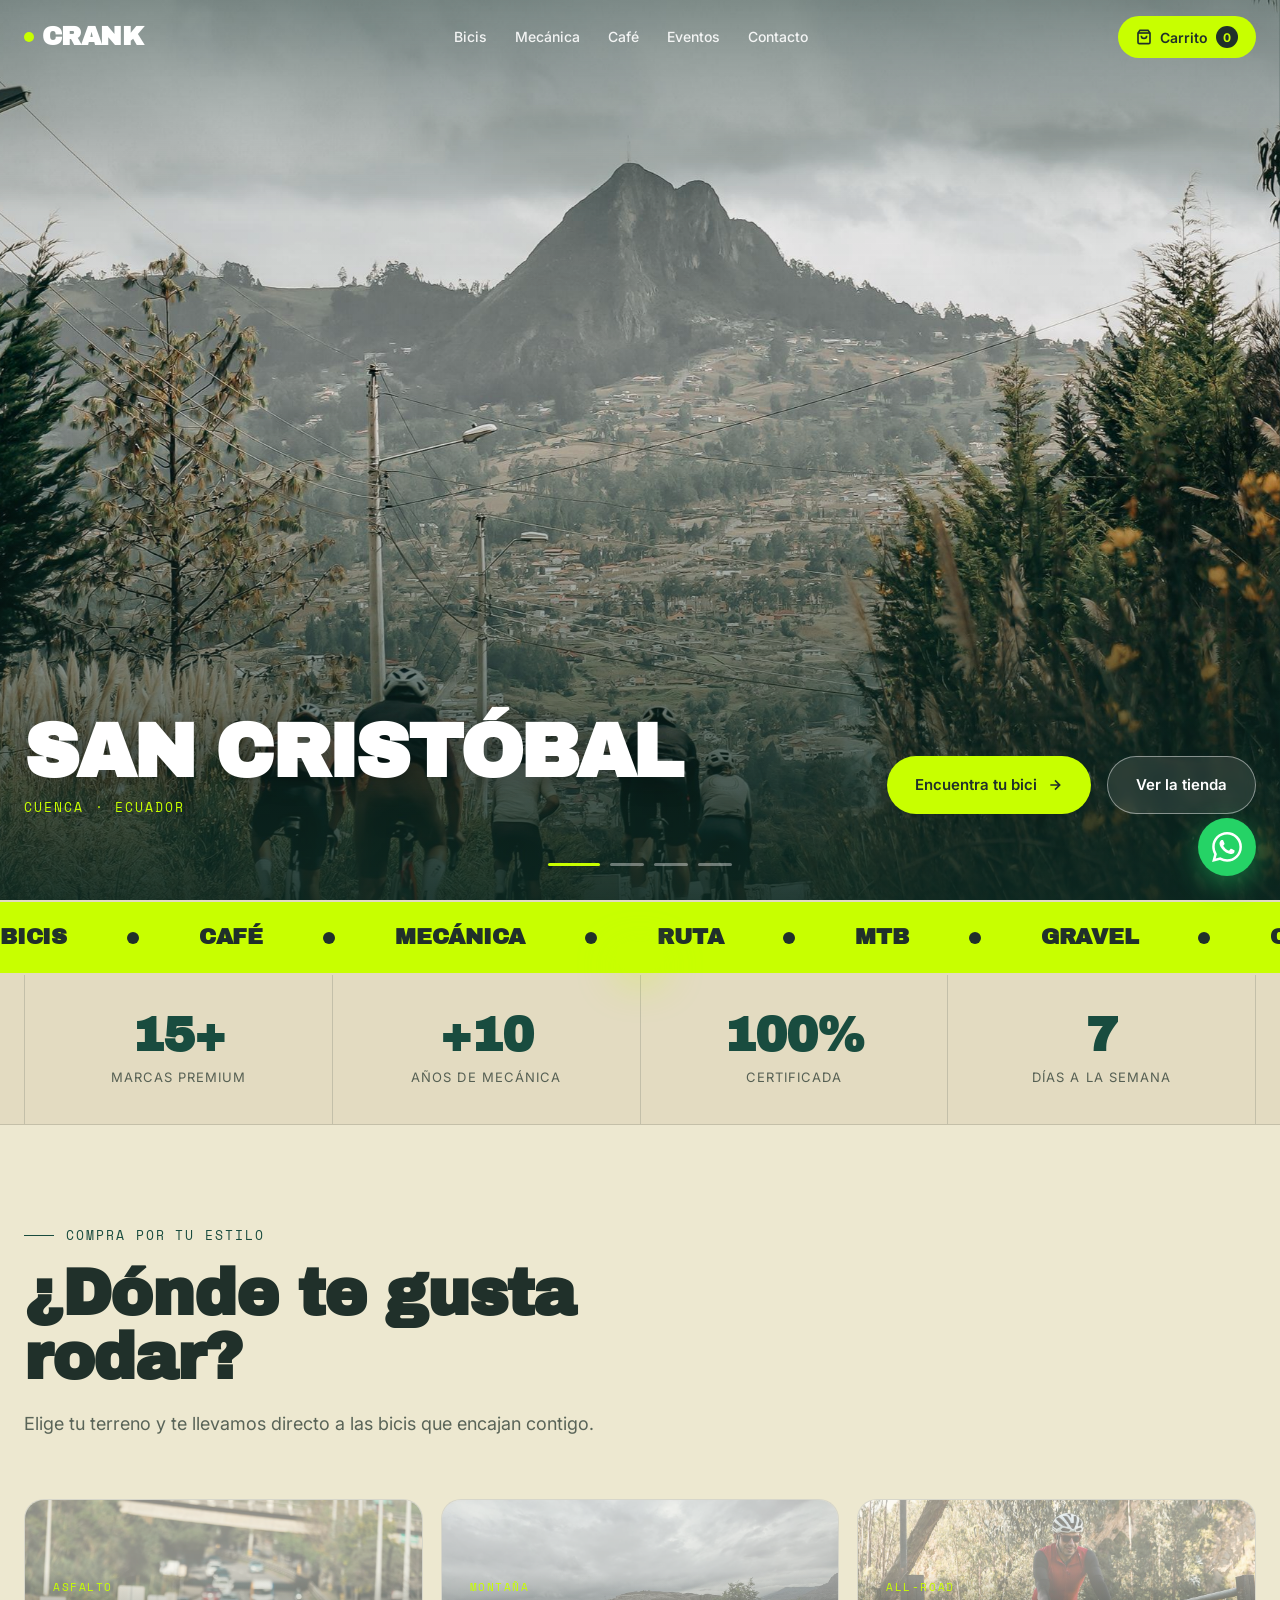
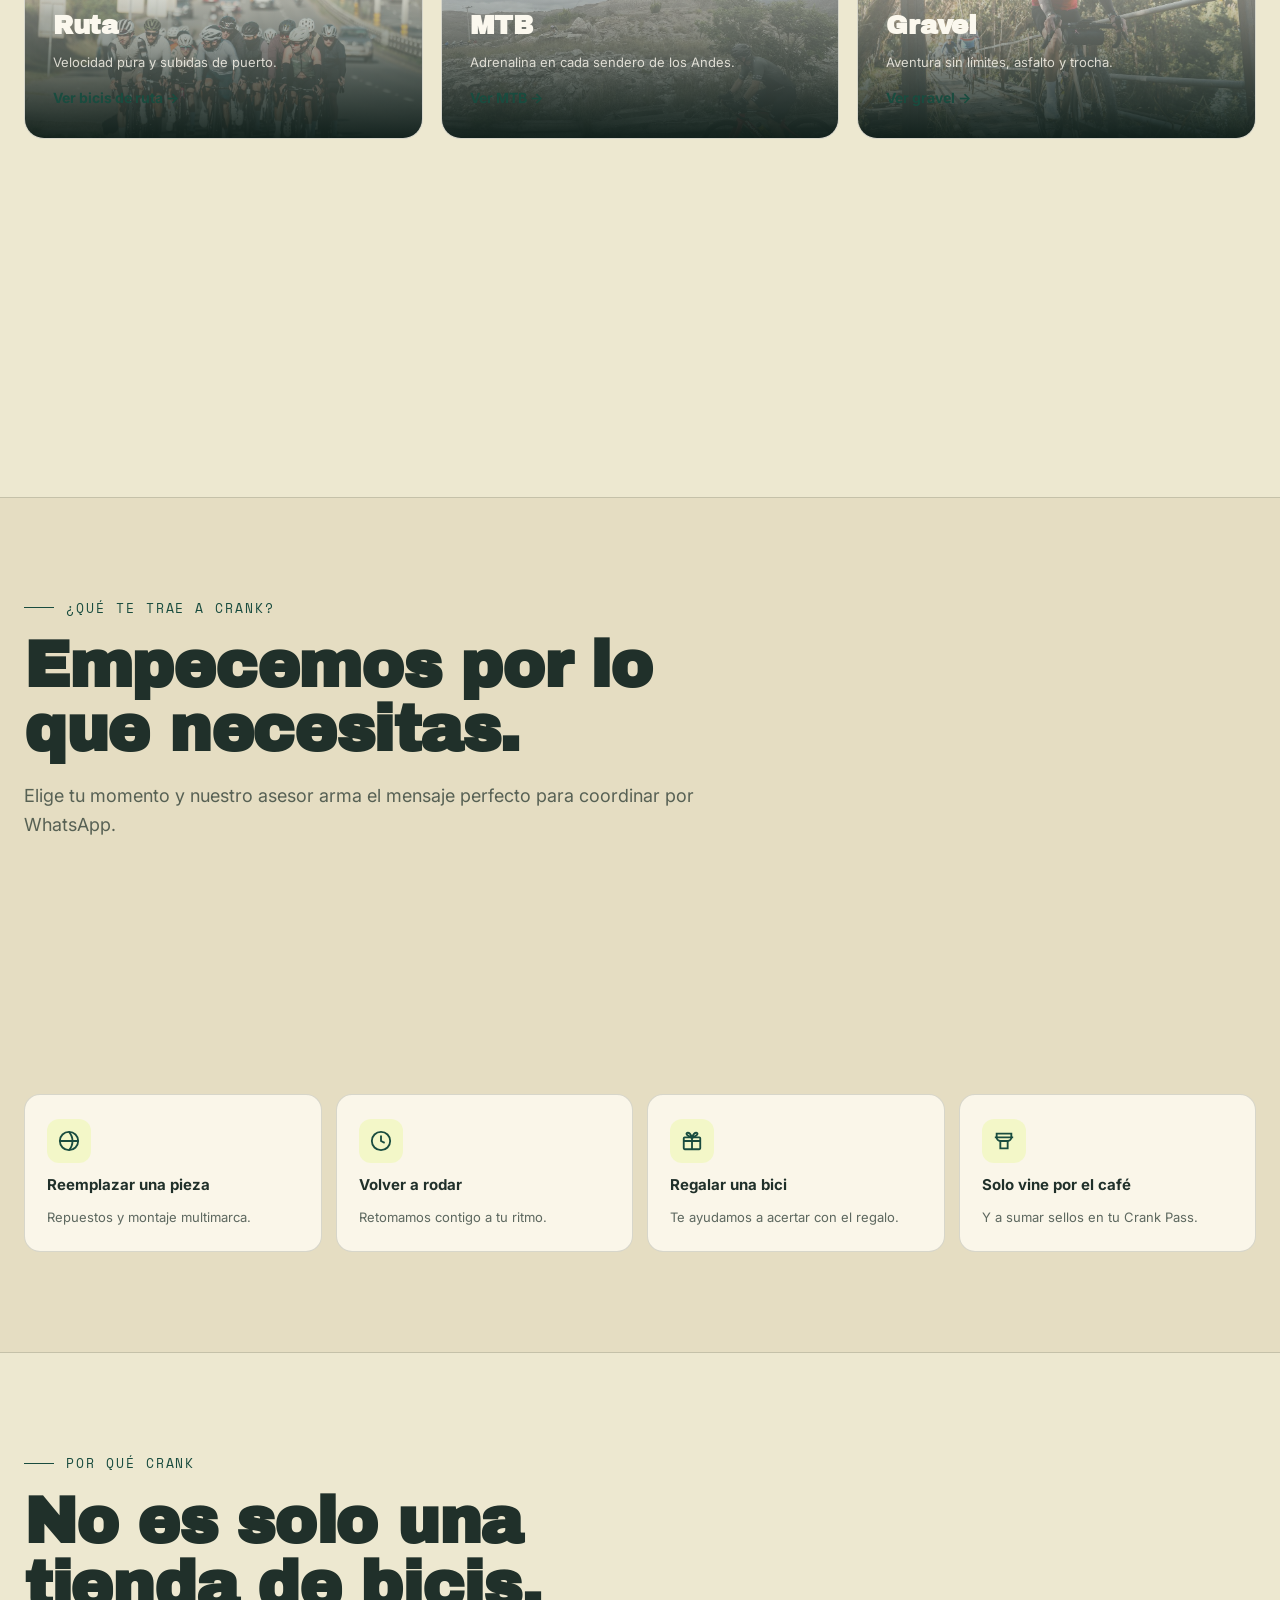
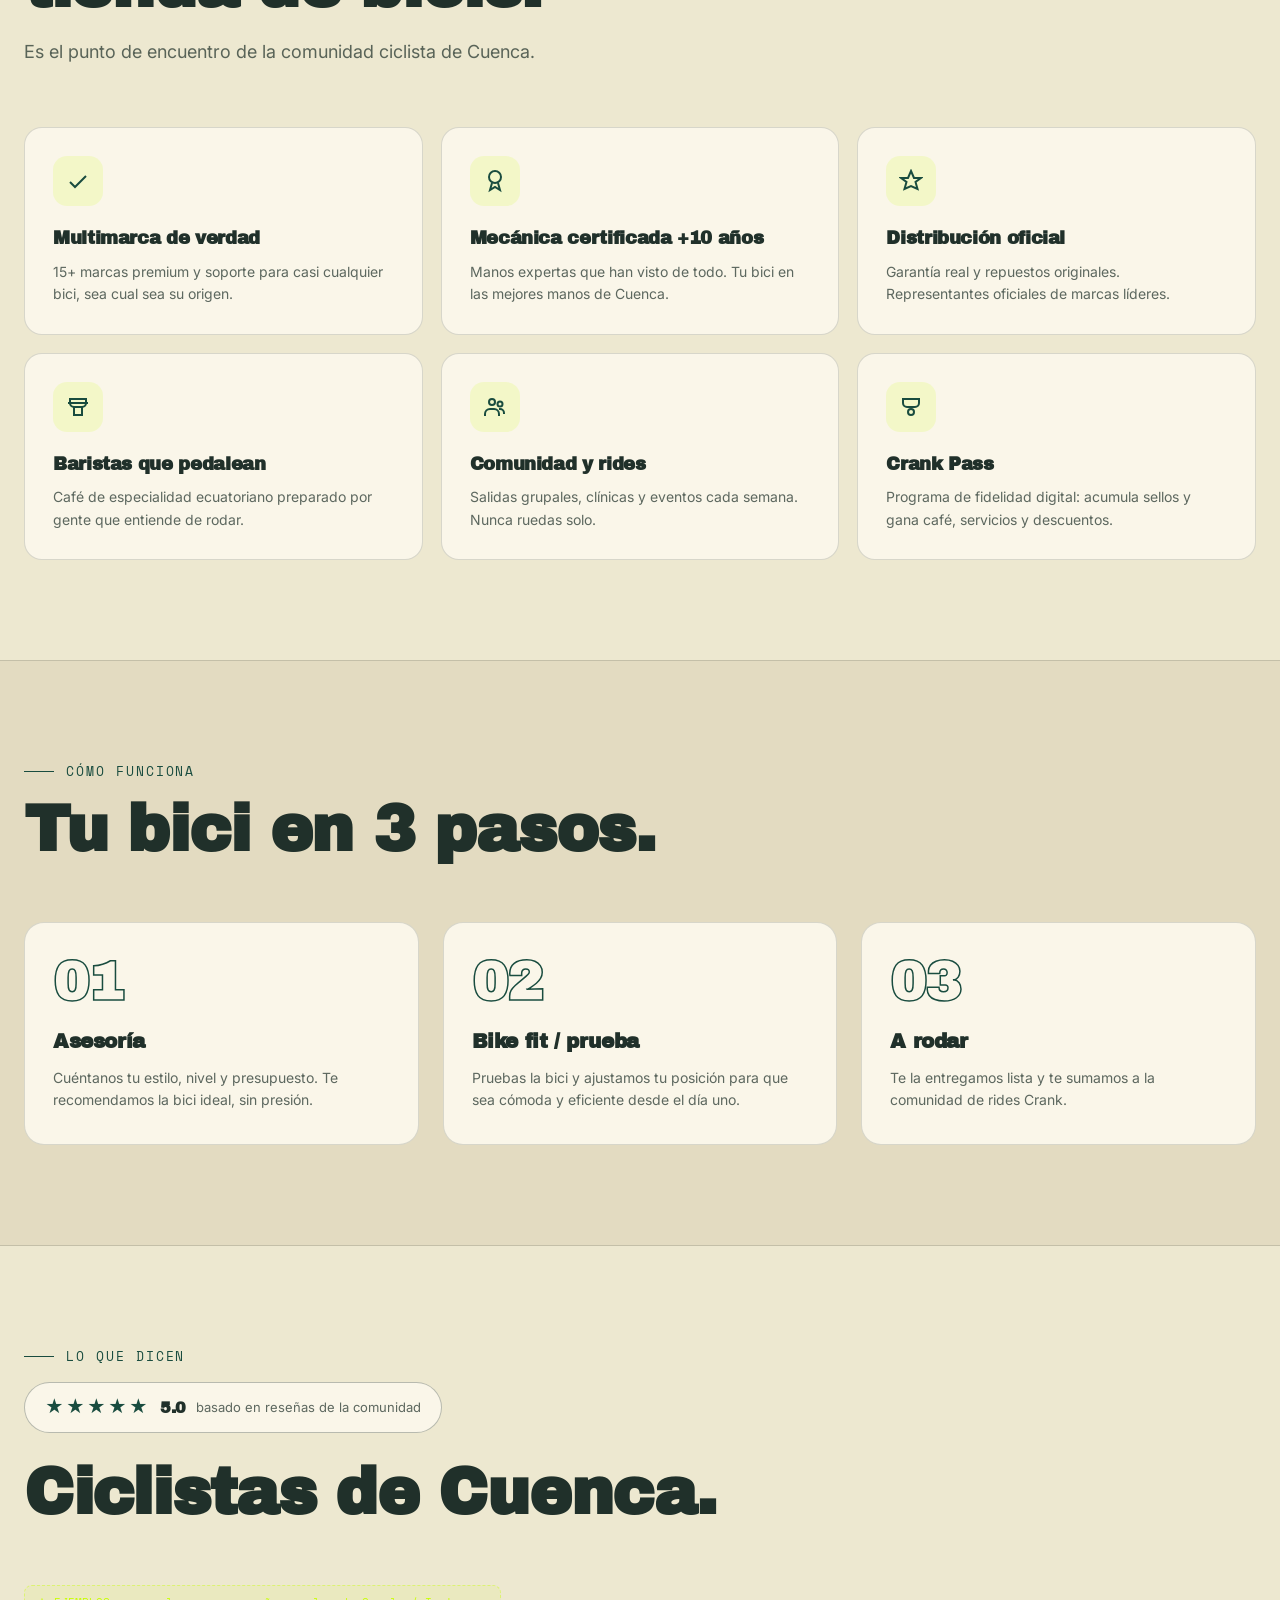
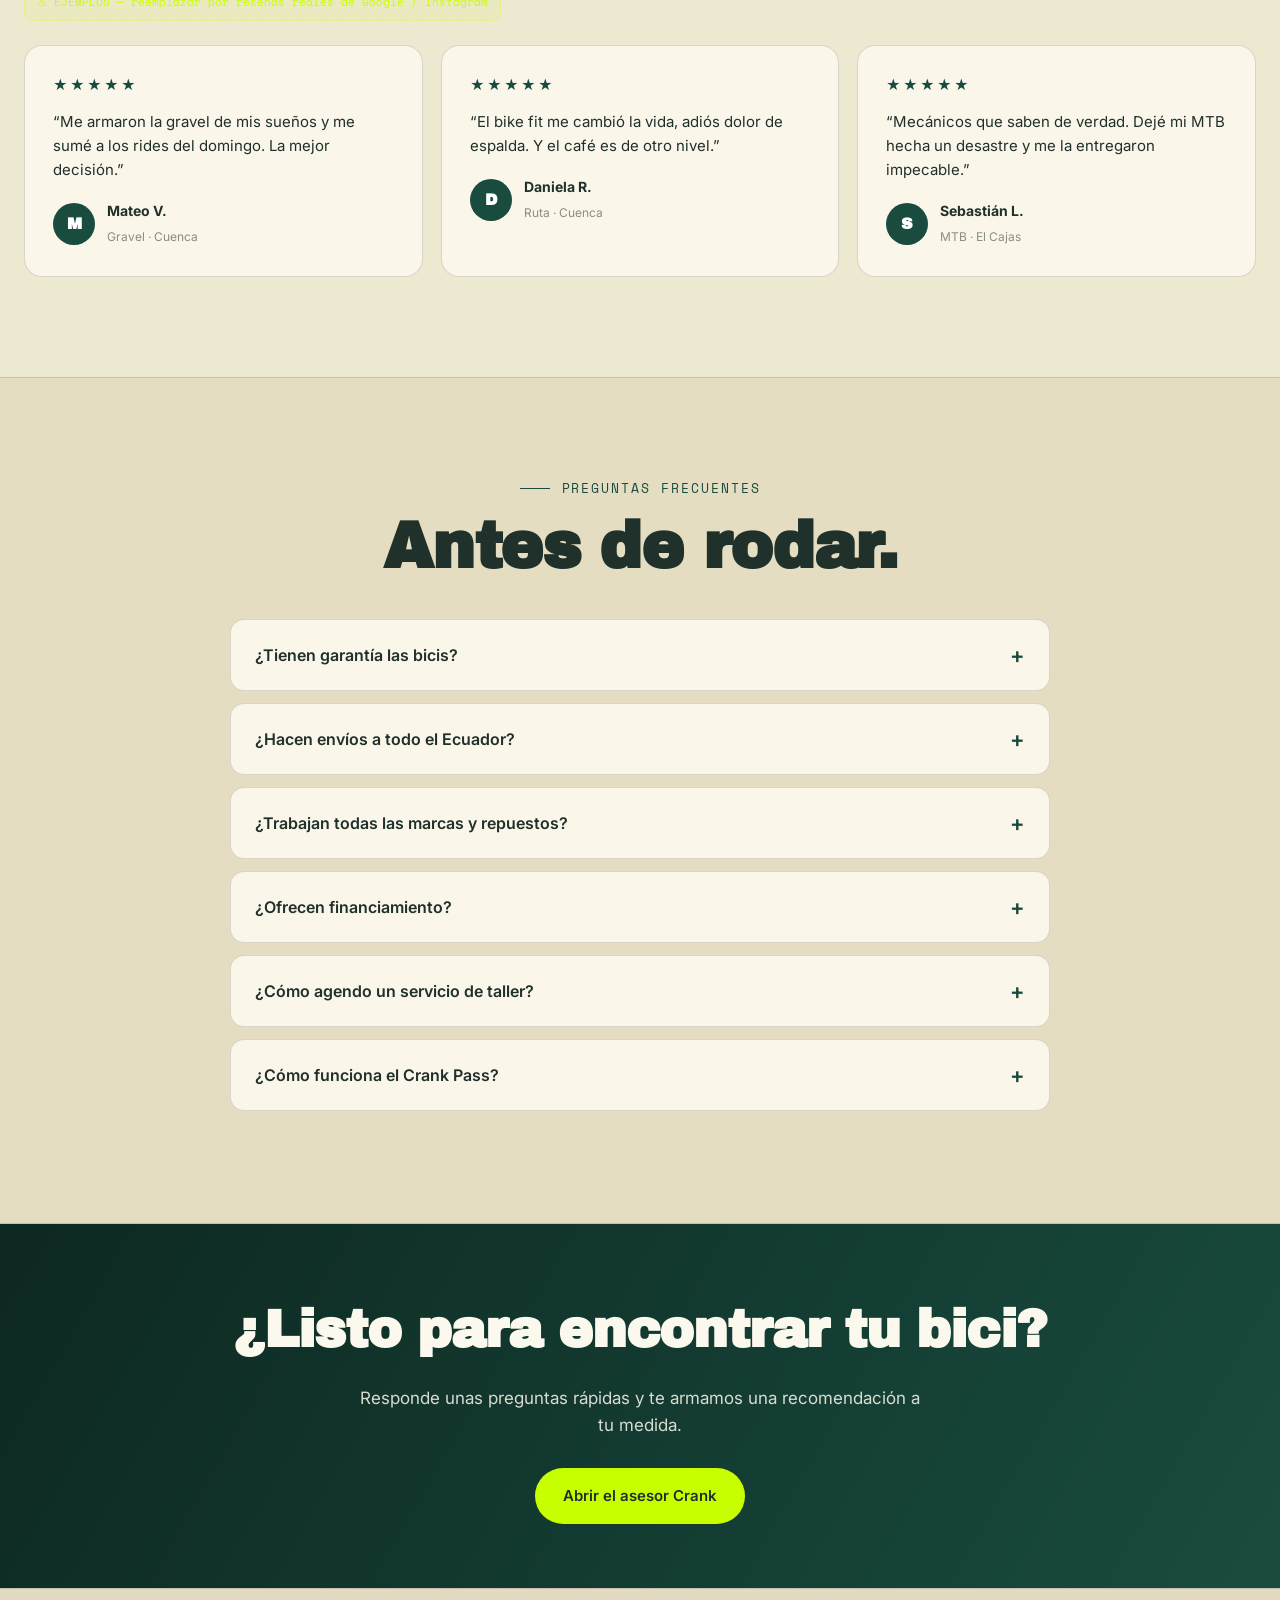
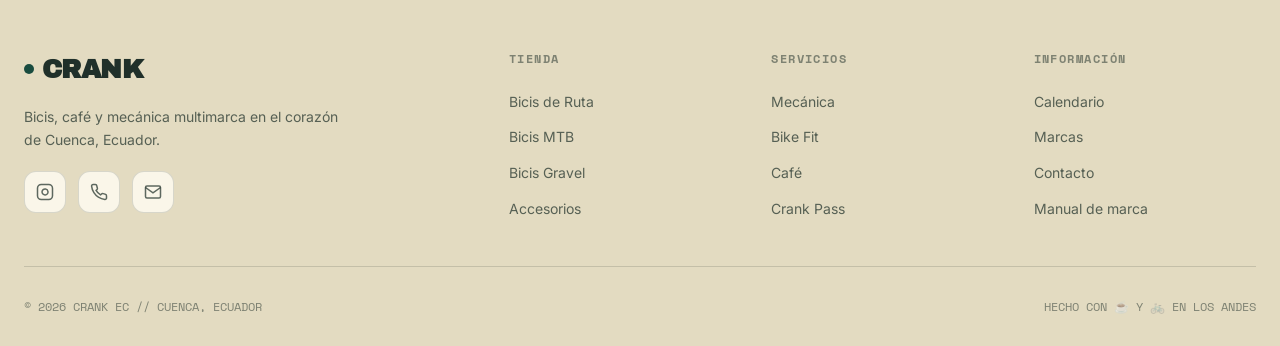
==== commit 135c1f7a: "Portada: hero a pantalla completa con carrusel y pie de foto + fotos reales - index.html: se reempla" ====
--- a/index.html
+++ b/index.html
@@ -8,7 +8,7 @@
 <meta property="og:title" content="Crank — Bicis, Café y Taller en Cuenca" />
 <meta property="og:description" content="Bicis de ruta, MTB y gravel, café de especialidad y mecánica multimarca en Cuenca, Ecuador." />
 <meta property="og:type" content="website" />
-<meta property="og:image" content="img/hero-cyclist.jpg" />
+<meta property="og:image" content="img/san-cristobal-w.jpg" />
 <link rel="preconnect" href="https://fonts.googleapis.com">
 <link rel="preconnect" href="https://fonts.gstatic.com" crossorigin>
 <link href="https://fonts.googleapis.com/css2?family=Archivo+Black&family=Archivo:wght@400;500;600;700;800&family=Inter:wght@300;400;500;600;700&family=Space+Mono:wght@400;700&display=swap" rel="stylesheet">
@@ -18,40 +18,27 @@
 
 <div id="site-header"></div>
 
-<!-- HERO -->
-<header class="hero">
-  <div class="hero-bg"></div>
-  <div class="container hero-content">
-    <div>
-      <div class="hero-tag"><span class="hero-tag-dot"></span>Cuenca, Ecuador</div>
-      <h1>
-        Pedalea<br>
-        <span class="accent">más lejos.</span><br>
-        <span class="stroke">Toma mejor café.</span>
-      </h1>
-      <p>Bicicletas de ruta, MTB y gravel. Accesorios premium, café de especialidad y mecánica multimarca. Todo bajo un mismo techo en el corazón de Cuenca.</p>
-      <div class="hero-actions">
-        <a href="#" class="btn btn-primary" data-advisor="compra">
-          Encuentra tu bici
-          <svg width="16" height="16" viewBox="0 0 24 24" fill="none" stroke="currentColor" stroke-width="2.5"><path d="M5 12h14M12 5l7 7-7 7"/></svg>
-        </a>
-        <a href="bicis.html" class="btn btn-outline">Ver la tienda</a>
-      </div>
-    </div>
-    <div class="hero-visual">
-      <div class="hero-image">
-        <img src="img/white-bike-mountain.jpg" alt="Bicicleta en las montañas de Cuenca" />
-      </div>
-      <div class="stat-badge badge-1">
-        <div class="num">15+</div>
-        <div class="label">Marcas premium</div>
-      </div>
-      <div class="stat-badge badge-2">
-        <div class="num">100%</div>
-        <div class="label">Mecánica certificada</div>
-      </div>
-    </div>
-  </div>
+<!-- HERO — carrusel a pantalla completa. Las fotos y los pies de foto se
+     configuran en HERO_SLIDES, al inicio de site.js -->
+<header class="hero-cine">
+  <div class="hero-slides" id="heroSlides"></div>
+  <div class="hero-shade"></div>
+
+  <div class="container hero-foot">
+    <div class="hero-caption cap-in">
+      <span class="hero-cap-title" id="heroCapTitle">San Cristóbal</span>
+      <span class="hero-cap-place" id="heroCapPlace">Cuenca · Ecuador</span>
+    </div>
+    <div class="hero-actions">
+      <a href="#" class="btn btn-primary" data-advisor="compra">
+        Encuentra tu bici
+        <svg width="16" height="16" viewBox="0 0 24 24" fill="none" stroke="currentColor" stroke-width="2.5"><path d="M5 12h14M12 5l7 7-7 7"/></svg>
+      </a>
+      <a href="bicis.html" class="btn btn-ghost">Ver la tienda</a>
+    </div>
+  </div>
+
+  <div class="hero-dots" id="heroDots"></div>
 </header>
 
 <!-- MARQUEE -->
@@ -84,42 +71,42 @@
     </div>
     <div class="segments-grid">
       <a class="segment reveal" href="bicis.html?estilo=ruta#tienda">
-        <img src="img/bike-road.jpg" alt="Ruta" loading="lazy">
+        <img src="img/ruta-peloton.jpg" alt="Ruta" loading="lazy">
         <div class="seg-kicker">Asfalto</div>
         <h3>Ruta</h3>
         <p>Velocidad pura y subidas de puerto.</p>
         <span class="seg-arrow">Ver bicis de ruta →</span>
       </a>
       <a class="segment reveal" href="bicis.html?estilo=mtb#tienda">
-        <img src="img/mtb-detail.jpg" alt="MTB" loading="lazy">
+        <img src="img/mtb-rocas.jpg" alt="MTB" loading="lazy">
         <div class="seg-kicker">Montaña</div>
         <h3>MTB</h3>
         <p>Adrenalina en cada sendero de los Andes.</p>
         <span class="seg-arrow">Ver MTB →</span>
       </a>
       <a class="segment reveal" href="bicis.html?estilo=gravel#tienda">
-        <img src="img/mountain-path.jpg" alt="Gravel" loading="lazy">
+        <img src="img/gravel-puente.jpg" alt="Gravel" loading="lazy">
         <div class="seg-kicker">All-road</div>
         <h3>Gravel</h3>
         <p>Aventura sin límites, asfalto y trocha.</p>
         <span class="seg-arrow">Ver gravel →</span>
       </a>
       <a class="segment reveal" href="bicis.html?estilo=urbano#tienda">
-        <img src="img/cyclist-riding.jpg" alt="Urbano" loading="lazy">
+        <img src="img/atardecer-ruta.jpg" alt="Urbano" loading="lazy">
         <div class="seg-kicker">Ciudad</div>
         <h3>Urbano / Commuter</h3>
         <p>Moverte por Cuenca con estilo.</p>
         <span class="seg-arrow">Ver urbanas →</span>
       </a>
       <a class="segment reveal" href="bicis.html?estilo=bikepacking#tienda">
-        <img src="img/gravel-path.jpg" alt="Bikepacking" loading="lazy">
+        <img src="img/bikepacking-mirador.jpg" alt="Bikepacking" loading="lazy">
         <div class="seg-kicker">Aventura</div>
         <h3>Bikepacking</h3>
         <p>Listas para cargar y desaparecer días.</p>
         <span class="seg-arrow">Ver setup →</span>
       </a>
       <a class="segment reveal" href="bicis.html?estilo=ninos#tienda">
-        <img src="img/couple-hug.jpg" alt="Niños" loading="lazy">
+        <img src="img/equipo-crank.jpg" alt="Niños" loading="lazy">
         <div class="seg-kicker">Familia</div>
         <h3>Niños</h3>
         <p>Su primera bici, segura y a su medida.</p>
--- a/site.css
+++ b/site.css
@@ -7,30 +7,49 @@
 * { box-sizing: border-box; margin: 0; padding: 0; }
 
 :root {
-  /* Brand palette */
-  --forest: #0D2821;
-  --forest-light: #194C3F;
-  --forest-deep: #071713;
-  --hueso: #F2EAD3;
-  --hueso-light: #FAF6E9;
-  --naranja: #FF5722;
-  --naranja-hover: #FF7043;
-  --lima: #C8FF00;
-  --magenta: #E91E63;
+  /* ===== TIPOGRAFÍA =====================================================
+     Todo el sitio lee estas tres variables. Para cambiar la tipografía
+     de TODA la página, cambia SOLO estas líneas (y el <link> de Google
+     Fonts en el <head> de cada .html si la familia es nueva).
+
+     Opción A (activa) — Archivo 800: grotesca limpia y editorial.
+     Opción B — más carácter:  --font-display: 'Bricolage Grotesque', sans-serif;  --display-weight: 800;
+     Opción C — la anterior:   --font-display: 'Archivo Black', sans-serif;        --display-weight: 400;
+     ===================================================================== */
+  --font-display: 'Archivo', 'Archivo Black', sans-serif;
+  --display-weight: 800;
+  --font-body: 'Inter', -apple-system, BlinkMacSystemFont, sans-serif;
+  --font-mono: 'Space Mono', ui-monospace, monospace;
+
+  /* Tema CLARO / beige. Se conservan los NOMBRES de tokens por compatibilidad,
+     pero --forest* ahora son superficies beige y --hueso* es el texto oscuro. */
+  --forest: #EDE8D0;          /* fondo principal (beige) */
+  --forest-light: #DCD2B2;
+  --forest-deep: #E3DBC1;     /* bandas / inputs / footer (beige más profundo) */
+  --hueso: #20302A;           /* TEXTO oscuro (antes crema) */
+  --hueso-light: #16241E;
+  /* "naranja" se reasigna al verde de marca para textos/íconos de acento
+     (legible sobre beige). Los CTAs ahora usan Lima. Sin naranja en la marca. */
+  --naranja: #194C3F;          /* Forest Light — acento de texto/íconos */
+  --naranja-hover: #0D2821;    /* Forest */
+  --lima: #C8FF00;             /* acento primario · CTAs */
+  --lima-deep: #A8D900;        /* hover de CTAs lima */
+  --magenta: #E1C3FF;          /* Lavanda — acento secundario */
   --carbon: #1A1A1A;
   --asphalt: #3D3D3D;
   --concrete: #737373;
   --offwhite: #FAFAF7;
-  --line: rgba(242,234,211,0.12);
-  --line-strong: rgba(242,234,211,0.22);
+  --cream: #FBF8EE;           /* relleno claro: botones/sellos/segmentos sobre oscuro */
+  --line: rgba(32,48,42,0.16);
+  --line-strong: rgba(32,48,42,0.30);
 
   /* Aliases for easy theme */
   --bg: var(--forest);
-  --bg-soft: #0F2E26;
-  --bg-card: #133A30;
+  --bg-soft: #E5DDC2;
+  --bg-card: #FAF6E9;
   --text: var(--hueso);
-  --text-dim: rgba(242,234,211,0.7);
-  --text-muted: rgba(242,234,211,0.5);
+  --text-dim: rgba(32,48,42,0.72);
+  --text-muted: rgba(32,48,42,0.52);
   --accent: var(--naranja);
   --accent-hover: var(--naranja-hover);
 
@@ -43,7 +62,7 @@
 
 html { scroll-behavior: smooth; }
 body {
-  font-family: 'Inter', -apple-system, BlinkMacSystemFont, sans-serif;
+  font-family: var(--font-body);
   background: var(--bg);
   color: var(--text);
   line-height: 1.6;
@@ -58,7 +77,7 @@
   z-index: 100;
   backdrop-filter: blur(14px);
   -webkit-backdrop-filter: blur(14px);
-  background: rgba(13, 40, 33, 0.85);
+  background: rgba(237, 232, 208, 0.85);
   border-bottom: 1px solid var(--line);
   transition: padding 0.25s ease, background 0.25s ease;
 }
@@ -69,12 +88,12 @@
   transition: padding 0.25s ease;
 }
 /* Header compactado al hacer scroll */
-nav.scrolled { background: rgba(7, 23, 19, 0.92); }
+nav.scrolled { background: rgba(231, 224, 197, 0.95); }
 nav.scrolled .nav-inner { padding: 9px 24px; }
 nav.scrolled .logo { font-size: 22px; }
 
 .logo {
-  font-family: 'Archivo Black', sans-serif;
+  font-family: var(--font-display); font-weight: var(--display-weight); letter-spacing: -0.02em;
   font-size: 26px; letter-spacing: -0.02em;
   color: var(--text);
   text-decoration: none;
@@ -93,8 +112,8 @@
 .nav-links a.active { color: var(--naranja); }
 .nav-right { display: flex; align-items: center; gap: 14px; }
 .nav-cart {
-  background: var(--naranja);
-  color: white;
+  background: var(--lima);
+  color: var(--hueso);
   border: none;
   padding: 10px 18px;
   border-radius: 999px;
@@ -105,9 +124,9 @@
   transition: background 0.2s;
   font-family: inherit;
 }
-.nav-cart:hover { background: var(--naranja-hover); }
+.nav-cart:hover { background: var(--lima-deep); }
 .nav-cart-count {
-  background: white; color: var(--naranja);
+  background: var(--hueso); color: var(--lima);
   border-radius: 999px;
   min-width: 22px; height: 22px;
   display: inline-flex; align-items: center; justify-content: center;
@@ -141,7 +160,7 @@
 .mobile-panel-head { display: flex; justify-content: space-between; align-items: center; margin-bottom: 28px; }
 .mobile-panel a {
   color: var(--hueso); text-decoration: none;
-  font-family: 'Archivo Black', sans-serif;
+  font-family: var(--font-display); font-weight: var(--display-weight); letter-spacing: -0.02em;
   font-size: 22px; padding: 12px 0;
   border-bottom: 1px solid var(--line);
   transition: color 0.2s;
@@ -176,9 +195,9 @@
   content: '';
   position: absolute; inset: 0;
   background: linear-gradient(180deg,
-    rgba(13,40,33,0.5) 0%,
-    rgba(13,40,33,0.85) 60%,
-    rgba(13,40,33,1) 100%);
+    rgba(237,232,208,0.35) 0%,
+    rgba(237,232,208,0.80) 60%,
+    rgba(237,232,208,1) 100%);
 }
 .hero-content {
   position: relative;
@@ -188,8 +207,8 @@
 }
 .hero-tag {
   display: inline-flex; align-items: center; gap: 8px;
-  background: rgba(255, 87, 34, 0.14);
-  border: 1px solid rgba(255, 87, 34, 0.4);
+  background: rgba(200,255,0, 0.14);
+  border: 1px solid rgba(200,255,0, 0.4);
   color: var(--naranja);
   padding: 7px 14px;
   border-radius: 999px;
@@ -204,7 +223,7 @@
   50% { opacity: 0.4; }
 }
 .hero h1 {
-  font-family: 'Archivo Black', sans-serif;
+  font-family: var(--font-display); font-weight: var(--display-weight); letter-spacing: -0.02em;
   font-size: clamp(52px, 8vw, 110px);
   line-height: 0.95;
   letter-spacing: -0.03em;
@@ -231,15 +250,15 @@
   transition: all 0.2s;
   font-family: inherit;
 }
-.btn-primary { background: var(--naranja); color: white; }
-.btn-primary:hover { background: var(--naranja-hover); transform: translateY(-2px); }
+.btn-primary { background: var(--lima); color: var(--hueso); }
+.btn-primary:hover { background: var(--lima-deep); transform: translateY(-2px); }
 .btn-outline {
   background: transparent;
   color: var(--text);
   border: 1px solid var(--line-strong);
 }
 .btn-outline:hover { border-color: var(--naranja); color: var(--naranja); }
-.btn-lima { background: var(--lima); color: var(--forest-deep); }
+.btn-lima { background: var(--lima); color: var(--hueso); }
 .btn-lima:hover { background: #d8ff33; transform: translateY(-2px); }
 
 .hero-visual {
@@ -252,7 +271,7 @@
   border-radius: 24px;
   overflow: hidden;
   border: 1px solid var(--line);
-  box-shadow: 0 30px 80px rgba(0,0,0,0.5), 0 0 60px rgba(255, 87, 34, 0.15);
+  box-shadow: 0 30px 80px rgba(0,0,0,0.5), 0 0 60px rgba(200,255,0, 0.15);
   position: relative;
 }
 .hero-image img {
@@ -268,10 +287,125 @@
   padding: 14px 18px;
   backdrop-filter: blur(10px);
 }
-.stat-badge .num { font-family: 'Archivo Black', sans-serif; font-size: 22px; color: var(--naranja); }
+.stat-badge .num { font-family: var(--font-display); font-weight: var(--display-weight); letter-spacing: -0.02em; font-size: 22px; color: var(--naranja); }
 .stat-badge .label { font-size: 11px; color: var(--text-dim); text-transform: uppercase; letter-spacing: 0.08em; }
 .badge-1 { top: 8%; left: -10px; }
 .badge-2 { bottom: 12%; right: -10px; }
+
+/* ==========================================================================
+   HERO CINEMÁTICO — portada (index.html)
+   Foto a sangre completa + carrusel con crossfade + pie de foto.
+   Las fotos y los textos se definen en HERO_SLIDES (site.js).
+   ========================================================================== */
+.hero-cine {
+  position: relative;
+  min-height: 100vh;
+  min-height: 100svh;
+  overflow: hidden;
+  background: #0D2821;
+  display: flex; flex-direction: column; justify-content: flex-end;
+}
+.hero-slides { position: absolute; inset: 0; z-index: 0; }
+.hero-slide {
+  position: absolute; inset: 0;
+  background-size: cover; background-position: center 45%;
+  opacity: 0;
+  transition: opacity 1.5s ease-in-out;
+  will-change: opacity, transform;
+}
+.hero-slide.is-active { opacity: 1; animation: kenburns 9s ease-out forwards; }
+@keyframes kenburns { from { transform: scale(1.09); } to { transform: scale(1); } }
+
+/* Degradado para que el header blanco y el pie de foto se lean siempre */
+.hero-shade {
+  position: absolute; inset: 0; z-index: 1;
+  background:
+    linear-gradient(180deg,
+      rgba(13,40,33,0.50) 0%,
+      rgba(13,40,33,0.06) 24%,
+      rgba(13,40,33,0.00) 42%,
+      rgba(13,40,33,0.55) 78%,
+      rgba(13,40,33,0.90) 100%);
+}
+
+.hero-foot {
+  position: relative; z-index: 2;
+  width: 100%;
+  padding-top: calc(var(--nav-h) + 60px);
+  padding-bottom: 82px;
+  display: flex; align-items: flex-end; justify-content: space-between;
+  gap: 28px 40px; flex-wrap: wrap;
+}
+
+/* Pie de foto (abajo a la izquierda, como el mockup) */
+.hero-caption { display: flex; flex-direction: column; gap: 8px; max-width: 60%; }
+.hero-cap-title {
+  font-family: var(--font-display); font-weight: var(--display-weight);
+  font-size: clamp(34px, 6vw, 76px);
+  line-height: 0.98; letter-spacing: -0.035em;
+  color: #fff;
+  text-transform: uppercase;
+  text-shadow: 0 2px 26px rgba(0,0,0,0.35);
+}
+.hero-cap-place {
+  font-family: var(--font-mono);
+  font-size: clamp(11px, 1.2vw, 13px);
+  letter-spacing: 0.16em; text-transform: uppercase;
+  color: var(--lima);
+}
+.hero-caption.cap-in .hero-cap-title,
+.hero-caption.cap-in .hero-cap-place { animation: capUp 0.75s cubic-bezier(.2,.7,.3,1) both; }
+.hero-caption.cap-in .hero-cap-place { animation-delay: 0.08s; }
+@keyframes capUp { from { opacity: 0; transform: translateY(14px); } to { opacity: 1; transform: none; } }
+
+/* Botones sobre foto */
+.hero-cine .hero-actions { padding-bottom: 4px; }
+.btn-ghost {
+  background: rgba(255,255,255,0.10);
+  color: #fff;
+  border: 1px solid rgba(255,255,255,0.45);
+  backdrop-filter: blur(6px); -webkit-backdrop-filter: blur(6px);
+}
+.btn-ghost:hover { border-color: var(--lima); color: var(--lima); background: rgba(255,255,255,0.16); }
+
+/* Puntos de navegación */
+.hero-dots {
+  position: absolute; left: 0; right: 0; bottom: 34px; z-index: 3;
+  display: flex; gap: 10px; justify-content: center;
+}
+.hero-dots button {
+  width: 34px; height: 3px; padding: 0; border: none; cursor: pointer;
+  border-radius: 99px; background: rgba(255,255,255,0.38);
+  transition: background 0.3s, width 0.3s;
+}
+.hero-dots button.is-active { background: var(--lima); width: 52px; }
+
+
+/* Header flotando sobre la foto (solo portada, antes de hacer scroll) */
+nav.over-hero {
+  background: transparent;
+  border-bottom-color: transparent;
+  backdrop-filter: none; -webkit-backdrop-filter: none;
+}
+nav.over-hero .logo { color: #fff; }
+nav.over-hero .logo-dot { background: var(--lima); }
+nav.over-hero .nav-links a { color: rgba(255,255,255,0.90); }
+nav.over-hero .nav-links a:hover,
+nav.over-hero .nav-links a.active { color: var(--lima); }
+nav.over-hero .nav-toggle { color: #fff; border-color: rgba(255,255,255,0.45); }
+
+@media (max-width: 820px) {
+  .hero-foot { padding-bottom: 96px; flex-direction: column; align-items: flex-start; }
+  .hero-caption { max-width: 100%; }
+  .hero-cine .hero-actions { width: 100%; }
+  .hero-cine .hero-actions .btn { flex: 1 1 auto; justify-content: center; }
+  .hero-shade { background: linear-gradient(180deg, rgba(13,40,33,0.55) 0%, rgba(13,40,33,0.10) 30%, rgba(13,40,33,0.72) 72%, rgba(13,40,33,0.94) 100%); }
+}
+@media (prefers-reduced-motion: reduce) {
+  .hero-slide.is-active { animation: none; }
+  .hero-caption.cap-in .hero-cap-title,
+  .hero-caption.cap-in .hero-cap-place { animation: none; }
+}
 
 /* Hero secundario para páginas internas (nuevo) */
 .page-hero {
@@ -286,10 +420,10 @@
 }
 .page-hero-bg::after {
   content: ''; position: absolute; inset: 0;
-  background: linear-gradient(180deg, rgba(13,40,33,0.7), rgba(13,40,33,0.98));
+  background: linear-gradient(180deg, rgba(237,232,208,0.55), rgba(237,232,208,0.97));
 }
 .page-hero h1 {
-  font-family: 'Archivo Black', sans-serif;
+  font-family: var(--font-display); font-weight: var(--display-weight); letter-spacing: -0.02em;
   font-size: clamp(40px, 6.5vw, 84px);
   line-height: 0.96; letter-spacing: -0.03em; margin-bottom: 20px;
 }
@@ -308,13 +442,13 @@
   display: flex; gap: 60px;
   white-space: nowrap;
   animation: scroll 30s linear infinite;
-  font-family: 'Archivo Black', sans-serif;
+  font-family: var(--font-display); font-weight: var(--display-weight); letter-spacing: -0.02em;
   font-size: 22px;
-  color: var(--forest-deep);
+  color: var(--hueso);
   letter-spacing: -0.01em;
 }
 .marquee-track span { display: inline-flex; align-items: center; gap: 60px; }
-.marquee-track .dot { width: 12px; height: 12px; background: var(--forest-deep); border-radius: 50%; }
+.marquee-track .dot { width: 12px; height: 12px; background: var(--hueso); border-radius: 50%; }
 @keyframes scroll {
   0% { transform: translateX(0); }
   100% { transform: translateX(-50%); }
@@ -325,7 +459,7 @@
 .section-header { margin-bottom: 60px; max-width: 720px; }
 .section-eyebrow {
   color: var(--naranja);
-  font-family: 'Space Mono', monospace;
+  font-family: var(--font-mono);
   font-size: 13px;
   text-transform: uppercase;
   letter-spacing: 0.15em;
@@ -337,7 +471,7 @@
 }
 .section-eyebrow.center { justify-content: center; }
 .section-title {
-  font-family: 'Archivo Black', sans-serif;
+  font-family: var(--font-display); font-weight: var(--display-weight); letter-spacing: -0.02em;
   font-size: clamp(36px, 5vw, 64px);
   line-height: 1;
   letter-spacing: -0.02em;
@@ -375,14 +509,14 @@
 .discipline-body { padding: 28px 30px 32px; }
 .discipline-icon {
   width: 56px; height: 56px;
-  background: rgba(255, 87, 34, 0.14);
+  background: rgba(200,255,0, 0.14);
   border-radius: 16px;
   display: flex; align-items: center; justify-content: center;
   margin-bottom: 20px;
   color: var(--naranja);
 }
 .discipline h3 {
-  font-family: 'Archivo Black', sans-serif;
+  font-family: var(--font-display); font-weight: var(--display-weight); letter-spacing: -0.02em;
   font-size: 28px;
   margin-bottom: 12px;
   letter-spacing: -0.01em;
@@ -416,9 +550,9 @@
 }
 .filter-btn:hover { color: var(--text); }
 .filter-btn.active {
-  background: var(--naranja);
-  border-color: var(--naranja);
-  color: white;
+  background: var(--lima);
+  border-color: var(--lima);
+  color: var(--hueso);
 }
 .products-grid {
   display: grid;
@@ -456,8 +590,8 @@
   text-transform: uppercase;
   letter-spacing: 0.06em;
 }
-.product-tag.lima { background: var(--lima); color: var(--forest-deep); }
-.product-tag.magenta { background: var(--magenta); color: white; }
+.product-tag.lima { background: var(--lima); color: var(--hueso); }
+.product-tag.magenta { background: var(--magenta); color: var(--hueso); }
 .product-info { padding: 20px; flex: 1; display: flex; flex-direction: column; }
 .product-brand {
   color: var(--text-muted);
@@ -465,10 +599,10 @@
   text-transform: uppercase;
   letter-spacing: 0.1em;
   margin-bottom: 6px;
-  font-family: 'Space Mono', monospace;
+  font-family: var(--font-mono);
 }
 .product-name {
-  font-family: 'Archivo Black', sans-serif;
+  font-family: var(--font-display); font-weight: var(--display-weight); letter-spacing: -0.02em;
   font-size: 17px;
   margin-bottom: 12px;
   letter-spacing: -0.01em;
@@ -484,7 +618,7 @@
   color: var(--text-dim);
   text-transform: uppercase; letter-spacing: 0.04em;
 }
-.pill.accent { color: var(--naranja); border-color: rgba(255,87,34,0.4); background: rgba(255,87,34,0.1); }
+.pill.accent { color: var(--naranja); border-color: rgba(200,255,0,0.4); background: rgba(200,255,0,0.1); }
 .product-ideal { font-size: 12px; color: var(--text-muted); margin-bottom: 12px; }
 .product-ideal strong { color: var(--text-dim); }
 .product-bottom {
@@ -495,11 +629,11 @@
   border-top: 1px solid var(--line);
 }
 .product-price {
-  font-family: 'Archivo Black', sans-serif;
+  font-family: var(--font-display); font-weight: var(--display-weight); letter-spacing: -0.02em;
   font-size: 20px;
   color: var(--naranja);
 }
-.product-price small { font-family: 'Inter', sans-serif; font-size: 11px; color: var(--text-muted); font-weight: 500; display: block; }
+.product-price small { font-family: var(--font-body); font-size: 11px; color: var(--text-muted); font-weight: 500; display: block; }
 .add-cart-btn {
   background: var(--hueso);
   color: var(--forest-deep);
@@ -513,7 +647,7 @@
   display: inline-flex; align-items: center; gap: 6px;
   font-family: inherit;
 }
-.add-cart-btn:hover { background: var(--naranja); color: white; }
+.add-cart-btn:hover { background: var(--lima); color: var(--hueso); }
 
 /* ===== REWARDS ===== */
 #rewards {
@@ -527,7 +661,7 @@
 }
 .rewards-card-visual {
   aspect-ratio: 1;
-  background: var(--carbon);
+  background: var(--bg-card);
   border-radius: 28px;
   border: 1px solid var(--line-strong);
   padding: 36px;
@@ -559,7 +693,7 @@
   margin-bottom: 24px;
 }
 .rewards-circle-text {
-  font-family: 'Archivo Black', sans-serif;
+  font-family: var(--font-display); font-weight: var(--display-weight); letter-spacing: -0.02em;
   font-size: 36px; color: var(--hueso);
   letter-spacing: -0.02em;
 }
@@ -593,7 +727,7 @@
   border-radius: 14px;
 }
 .tier-num {
-  font-family: 'Archivo Black', sans-serif;
+  font-family: var(--font-display); font-weight: var(--display-weight); letter-spacing: -0.02em;
   font-size: 28px;
   color: var(--naranja);
   min-width: 50px;
@@ -632,7 +766,7 @@
   padding: 18px;
 }
 .cafe-feature-num {
-  font-family: 'Archivo Black', sans-serif;
+  font-family: var(--font-display); font-weight: var(--display-weight); letter-spacing: -0.02em;
   font-size: 30px; color: var(--naranja);
   line-height: 1;
 }
@@ -655,7 +789,7 @@
 .service:hover { background: var(--bg-soft); }
 .service-icon { color: var(--naranja); margin-bottom: 16px; }
 .service h4 {
-  font-family: 'Archivo Black', sans-serif;
+  font-family: var(--font-display); font-weight: var(--display-weight); letter-spacing: -0.02em;
   font-size: 19px;
   margin-bottom: 8px;
   letter-spacing: -0.01em;
@@ -664,7 +798,7 @@
 .service p { color: var(--text-dim); font-size: 14px; margin-bottom: 16px; }
 .service-price {
   color: var(--naranja);
-  font-family: 'Space Mono', monospace;
+  font-family: var(--font-mono);
   font-size: 14px; font-weight: 700;
 }
 
@@ -687,7 +821,7 @@
   padding-right: 24px;
 }
 .event-date .day {
-  font-family: 'Archivo Black', sans-serif;
+  font-family: var(--font-display); font-weight: var(--display-weight); letter-spacing: -0.02em;
   font-size: 38px; color: var(--naranja);
   line-height: 1;
 }
@@ -695,10 +829,10 @@
   font-size: 12px; color: var(--text-dim);
   text-transform: uppercase; letter-spacing: 0.1em;
   margin-top: 4px;
-  font-family: 'Space Mono', monospace;
+  font-family: var(--font-mono);
 }
 .event-info h4 {
-  font-family: 'Archivo Black', sans-serif;
+  font-family: var(--font-display); font-weight: var(--display-weight); letter-spacing: -0.02em;
   font-size: 22px;
   color: var(--hueso);
   letter-spacing: -0.01em;
@@ -717,9 +851,9 @@
   text-transform: uppercase;
   letter-spacing: 0.06em;
 }
-.event-tag.ride { background: rgba(255, 87, 34, 0.15); color: var(--naranja); border: 1px solid rgba(255, 87, 34, 0.4); }
+.event-tag.ride { background: rgba(200,255,0, 0.15); color: var(--naranja); border: 1px solid rgba(200,255,0, 0.4); }
 .event-tag.evento { background: rgba(200, 255, 0, 0.12); color: var(--lima); border: 1px solid rgba(200, 255, 0, 0.4); }
-.event-tag.female { background: rgba(233, 30, 99, 0.15); color: var(--magenta); border: 1px solid rgba(233, 30, 99, 0.4); }
+.event-tag.female { background: rgba(225,195,255,0.30); color: var(--hueso); border: 1px solid rgba(225,195,255,0.7); }
 .event-cta a {
   color: var(--hueso); text-decoration: none;
   font-weight: 600; font-size: 14px;
@@ -755,7 +889,7 @@
   margin-bottom: 18px;
 }
 .brand-logomark .uc-logo {
-  font-family: 'Archivo Black', sans-serif;
+  font-family: var(--font-display); font-weight: var(--display-weight); letter-spacing: -0.02em;
   font-size: 22px;
   color: var(--hueso);
   letter-spacing: 0.04em;
@@ -764,7 +898,7 @@
 }
 .brand-logomark .uc-logo small {
   display: block;
-  font-family: 'Space Mono', monospace;
+  font-family: var(--font-mono);
   font-size: 10px;
   color: var(--naranja);
   letter-spacing: 0.18em;
@@ -772,14 +906,14 @@
   font-weight: 700;
 }
 .brand-logomark .oneup-logo {
-  font-family: 'Archivo Black', sans-serif;
+  font-family: var(--font-display); font-weight: var(--display-weight); letter-spacing: -0.02em;
   font-size: 30px;
   color: var(--lima);
   letter-spacing: -0.04em;
   line-height: 1;
 }
 .brand-logomark .oneup-logo span {
-  font-family: 'Inter', sans-serif;
+  font-family: var(--font-body);
   font-weight: 300;
   font-size: 14px;
   color: var(--text-dim);
@@ -789,14 +923,14 @@
 }
 .brand-tag {
   color: var(--naranja);
-  font-family: 'Space Mono', monospace;
+  font-family: var(--font-mono);
   font-size: 11px;
   text-transform: uppercase;
   letter-spacing: 0.15em;
   margin-bottom: 10px;
 }
 .brand h4 {
-  font-family: 'Archivo Black', sans-serif;
+  font-family: var(--font-display); font-weight: var(--display-weight); letter-spacing: -0.02em;
   font-size: 18px;
   color: var(--hueso);
   margin-bottom: 10px;
@@ -804,7 +938,7 @@
 .brand p { color: var(--text-dim); font-size: 13px; }
 .brand-link {
   color: var(--naranja);
-  font-family: 'Space Mono', monospace;
+  font-family: var(--font-mono);
   font-size: 11px;
   text-transform: uppercase;
   letter-spacing: 0.15em;
@@ -859,7 +993,7 @@
   padding: 36px;
 }
 .contact-card h3 {
-  font-family: 'Archivo Black', sans-serif;
+  font-family: var(--font-display); font-weight: var(--display-weight); letter-spacing: -0.02em;
   font-size: 24px;
   margin-bottom: 20px;
   color: var(--hueso);
@@ -872,7 +1006,7 @@
 .contact-row:last-child { border-bottom: none; }
 .contact-icon {
   width: 42px; height: 42px;
-  background: rgba(255, 87, 34, 0.14);
+  background: rgba(200,255,0, 0.14);
   border-radius: 12px;
   display: flex; align-items: center; justify-content: center;
   color: var(--naranja);
@@ -958,8 +1092,8 @@
 .form-submit {
   width: 100%;
   margin-top: 24px;
-  background: var(--naranja);
-  color: white;
+  background: var(--lima);
+  color: var(--hueso);
   border: none;
   padding: 16px;
   border-radius: 12px;
@@ -968,7 +1102,7 @@
   font-family: inherit;
   transition: background 0.2s;
 }
-.form-submit:hover { background: var(--naranja-hover); }
+.form-submit:hover { background: var(--lima-deep); }
 .form-pane { display: none; }
 .form-pane.active { display: block; }
 
@@ -988,7 +1122,7 @@
   letter-spacing: 0.12em;
   color: var(--text-muted);
   margin-bottom: 16px;
-  font-family: 'Space Mono', monospace;
+  font-family: var(--font-mono);
 }
 .footer-col ul { list-style: none; }
 .footer-col ul li { padding: 5px 0; }
@@ -1012,7 +1146,7 @@
   display: flex; justify-content: space-between; align-items: center;
   color: var(--text-muted);
   font-size: 12px;
-  font-family: 'Space Mono', monospace;
+  font-family: var(--font-mono);
 }
 
 /* ===== CART DRAWER ===== */
@@ -1041,7 +1175,7 @@
   border-bottom: 1px solid var(--line);
   display: flex; justify-content: space-between; align-items: center;
 }
-.cart-header h3 { font-family: 'Archivo Black', sans-serif; font-size: 22px; color: var(--hueso); }
+.cart-header h3 { font-family: var(--font-display); font-weight: var(--display-weight); letter-spacing: -0.02em; font-size: 22px; color: var(--hueso); }
 .cart-close {
   background: transparent; border: none;
   color: var(--text); cursor: pointer;
@@ -1063,7 +1197,7 @@
 .cart-item-image img { width: 100%; height: 100%; object-fit: cover; }
 .cart-item-info { flex: 1; }
 .cart-item-name { font-weight: 600; font-size: 14px; margin-bottom: 4px; color: var(--hueso); }
-.cart-item-price { color: var(--naranja); font-weight: 700; font-size: 14px; font-family: 'Space Mono', monospace; }
+.cart-item-price { color: var(--naranja); font-weight: 700; font-size: 14px; font-family: var(--font-mono); }
 .cart-qty { display: flex; align-items: center; gap: 8px; margin-top: 8px; }
 .cart-qty button {
   width: 26px; height: 26px;
@@ -1080,7 +1214,7 @@
 .cart-total {
   display: flex; justify-content: space-between;
   margin-bottom: 14px;
-  font-family: 'Archivo Black', sans-serif;
+  font-family: var(--font-display); font-weight: var(--display-weight); letter-spacing: -0.02em;
   font-size: 22px;
   color: var(--hueso);
 }
@@ -1104,7 +1238,7 @@
 .pay-btn:hover { border-color: var(--naranja); }
 .pay-btn.whatsapp { background: #25D366; color: white; border-color: #25D366; }
 .pay-btn.whatsapp:hover { background: #1ebe5a; }
-.pay-btn.bank { background: var(--lima); color: var(--forest-deep); border-color: var(--lima); }
+.pay-btn.bank { background: var(--lima); color: var(--hueso); border-color: var(--lima); }
 .pay-btn.bank:hover { background: #d8ff33; }
 .pay-btn svg { margin-bottom: 4px; }
 .pay-btn-label { font-size: 12px; opacity: 0.85; font-weight: 500; }
@@ -1114,15 +1248,15 @@
 .toast {
   position: fixed; bottom: 30px; left: 50%;
   transform: translateX(-50%) translateY(100px);
-  background: var(--naranja);
-  color: white;
+  background: var(--lima);
+  color: var(--hueso);
   padding: 14px 24px;
   border-radius: 999px;
   font-weight: 600;
   font-size: 14px;
   z-index: 300;
   transition: transform 0.3s;
-  box-shadow: 0 10px 40px rgba(255, 87, 34, 0.4);
+  box-shadow: 0 10px 40px rgba(200,255,0, 0.4);
 }
 .toast.show { transform: translateX(-50%) translateY(0); }
 
@@ -1145,7 +1279,7 @@
   color: var(--hueso);
   max-height: 90vh; overflow-y: auto;
 }
-.modal h3 { font-family: 'Archivo Black', sans-serif; font-size: 24px; margin-bottom: 8px; }
+.modal h3 { font-family: var(--font-display); font-weight: var(--display-weight); letter-spacing: -0.02em; font-size: 24px; margin-bottom: 8px; }
 .modal p.sub { color: var(--text-dim); font-size: 14px; margin-bottom: 24px; }
 .bank-row {
   display: flex; justify-content: space-between;
@@ -1156,7 +1290,7 @@
 }
 .bank-row:last-of-type { border: none; }
 .bank-row span:first-child { color: var(--text-dim); }
-.bank-row span:nth-child(2) { color: var(--hueso); font-weight: 600; font-family: 'Space Mono', monospace; user-select: all; margin-left: auto; }
+.bank-row span:nth-child(2) { color: var(--hueso); font-weight: 600; font-family: var(--font-mono); user-select: all; margin-left: auto; }
 .bank-row button.copy {
   background: transparent; border: 1px solid var(--line);
   color: var(--text); cursor: pointer;
@@ -1197,7 +1331,7 @@
   padding: 36px 24px; text-align: center;
   border-right: 1px solid var(--line);
 }
-.trust-item .num { font-family: 'Archivo Black', sans-serif; font-size: clamp(32px,4vw,48px); color: var(--naranja); line-height: 1; }
+.trust-item .num { font-family: var(--font-display); font-weight: var(--display-weight); letter-spacing: -0.02em; font-size: clamp(32px,4vw,48px); color: var(--naranja); line-height: 1; }
 .trust-item .label { color: var(--text-dim); font-size: 13px; margin-top: 8px; text-transform: uppercase; letter-spacing: 0.08em; }
 
 /* --- Segmentos "Compra por tu estilo" --- */
@@ -1208,7 +1342,7 @@
   position: relative; overflow: hidden;
   border: 1px solid var(--line); border-radius: 20px;
   min-height: 240px; display: flex; flex-direction: column; justify-content: flex-end;
-  padding: 28px; text-decoration: none; color: var(--hueso);
+  padding: 28px; text-decoration: none; color: var(--cream);
   transition: all 0.3s; background: var(--bg-card);
 }
 .segment img {
@@ -1219,9 +1353,9 @@
 .segment > * { position: relative; z-index: 2; }
 .segment:hover { border-color: var(--naranja); transform: translateY(-4px); }
 .segment:hover img { transform: scale(1.07); opacity: 0.55; }
-.segment .seg-kicker { font-family: 'Space Mono', monospace; font-size: 11px; color: var(--lima); text-transform: uppercase; letter-spacing: 0.14em; margin-bottom: 8px; }
-.segment h3 { font-family: 'Archivo Black', sans-serif; font-size: 26px; letter-spacing: -0.01em; margin-bottom: 6px; }
-.segment p { color: var(--text-dim); font-size: 13px; }
+.segment .seg-kicker { font-family: var(--font-mono); font-size: 11px; color: var(--lima); text-transform: uppercase; letter-spacing: 0.14em; margin-bottom: 8px; }
+.segment h3 { font-family: var(--font-display); font-weight: var(--display-weight); letter-spacing: -0.02em; font-size: 26px; letter-spacing: -0.01em; margin-bottom: 6px; }
+.segment p { color: rgba(251,248,238,0.82); font-size: 13px; }
 .segment .seg-arrow { margin-top: 14px; color: var(--naranja); font-weight: 700; font-size: 14px; display: inline-flex; align-items: center; gap: 6px; }
 
 /* --- Disparadores de intención --- */
@@ -1236,7 +1370,7 @@
   display: flex; flex-direction: column; gap: 10px; text-decoration: none;
 }
 .intent:hover { border-color: var(--naranja); transform: translateY(-3px); background: var(--bg-soft); }
-.intent .intent-icon { width: 44px; height: 44px; border-radius: 12px; background: rgba(255,87,34,0.14); color: var(--naranja); display: flex; align-items: center; justify-content: center; }
+.intent .intent-icon { width: 44px; height: 44px; border-radius: 12px; background: rgba(200,255,0,0.14); color: var(--naranja); display: flex; align-items: center; justify-content: center; }
 .intent strong { font-size: 15px; color: var(--hueso); font-weight: 700; }
 .intent span { font-size: 13px; color: var(--text-dim); }
 
@@ -1244,18 +1378,18 @@
 .process-grid { display: grid; grid-template-columns: repeat(3, 1fr); gap: 24px; }
 .process-step { position: relative; padding: 32px 28px; background: var(--bg-card); border: 1px solid var(--line); border-radius: 20px; }
 .process-step .step-num {
-  font-family: 'Archivo Black', sans-serif; font-size: 54px; line-height: 1;
+  font-family: var(--font-display); font-weight: var(--display-weight); letter-spacing: -0.02em; font-size: 54px; line-height: 1;
   color: transparent; -webkit-text-stroke: 1.5px var(--naranja); margin-bottom: 16px;
 }
-.process-step h4 { font-family: 'Archivo Black', sans-serif; font-size: 20px; color: var(--hueso); margin-bottom: 10px; }
+.process-step h4 { font-family: var(--font-display); font-weight: var(--display-weight); letter-spacing: -0.02em; font-size: 20px; color: var(--hueso); margin-bottom: 10px; }
 .process-step p { color: var(--text-dim); font-size: 14px; }
 
 /* --- Diferenciadores "Por qué Crank" --- */
 .diff-grid { display: grid; grid-template-columns: repeat(3, 1fr); gap: 18px; }
 .diff { background: var(--bg-card); border: 1px solid var(--line); border-radius: 18px; padding: 28px; transition: all 0.3s; }
 .diff:hover { border-color: var(--naranja); transform: translateY(-3px); }
-.diff .diff-icon { width: 50px; height: 50px; border-radius: 14px; background: rgba(255,87,34,0.14); color: var(--naranja); display: flex; align-items: center; justify-content: center; margin-bottom: 18px; }
-.diff h4 { font-family: 'Archivo Black', sans-serif; font-size: 18px; color: var(--hueso); margin-bottom: 8px; }
+.diff .diff-icon { width: 50px; height: 50px; border-radius: 14px; background: rgba(200,255,0,0.14); color: var(--naranja); display: flex; align-items: center; justify-content: center; margin-bottom: 18px; }
+.diff h4 { font-family: var(--font-display); font-weight: var(--display-weight); letter-spacing: -0.02em; font-size: 18px; color: var(--hueso); margin-bottom: 8px; }
 .diff p { color: var(--text-dim); font-size: 14px; }
 
 /* --- Slider antes / después --- */
@@ -1267,7 +1401,7 @@
 .ba-slider img { position: absolute; inset: 0; width: 100%; height: 100%; object-fit: cover; pointer-events: none; }
 .ba-after { clip-path: inset(0 0 0 50%); }
 .ba-label { position: absolute; bottom: 16px; padding: 6px 14px; border-radius: 999px; font-size: 12px; font-weight: 700; text-transform: uppercase; letter-spacing: 0.06em; z-index: 3; }
-.ba-label.before { left: 16px; background: rgba(7,23,19,0.7); color: var(--hueso); border: 1px solid var(--line-strong); }
+.ba-label.before { left: 16px; background: rgba(7,23,19,0.7); color: var(--cream); border: 1px solid rgba(251,248,238,0.3); }
 .ba-label.after { right: 16px; background: var(--naranja); color: white; }
 .ba-handle { position: absolute; top: 0; bottom: 0; left: 50%; width: 3px; background: var(--hueso); z-index: 4; transform: translateX(-50%); cursor: ew-resize; }
 .ba-handle::after {
@@ -1283,19 +1417,19 @@
   background: var(--bg-card); border: 1px solid var(--line-strong);
   border-radius: 999px; padding: 10px 20px; margin-bottom: 28px;
 }
-.rating-badge .stars { color: var(--lima); font-size: 18px; letter-spacing: 2px; }
-.rating-badge .score { font-family: 'Archivo Black', sans-serif; color: var(--hueso); font-size: 16px; }
+.rating-badge .stars { color: var(--naranja); font-size: 18px; letter-spacing: 2px; }
+.rating-badge .score { font-family: var(--font-display); font-weight: var(--display-weight); letter-spacing: -0.02em; color: var(--hueso); font-size: 16px; }
 .rating-badge .count { color: var(--text-dim); font-size: 13px; }
 .testimonials-grid { display: grid; grid-template-columns: repeat(3, 1fr); gap: 18px; }
 .testimonial { background: var(--bg-card); border: 1px solid var(--line); border-radius: 18px; padding: 28px; }
-.testimonial .stars { color: var(--lima); font-size: 14px; letter-spacing: 2px; margin-bottom: 14px; }
+.testimonial .stars { color: var(--naranja); font-size: 14px; letter-spacing: 2px; margin-bottom: 14px; }
 .testimonial p { color: var(--text); font-size: 15px; margin-bottom: 18px; }
 .testimonial .who { display: flex; align-items: center; gap: 12px; }
-.testimonial .avatar { width: 42px; height: 42px; border-radius: 50%; background: var(--naranja); color: white; display: flex; align-items: center; justify-content: center; font-family: 'Archivo Black', sans-serif; font-size: 16px; }
+.testimonial .avatar { width: 42px; height: 42px; border-radius: 50%; background: var(--naranja); color: white; display: flex; align-items: center; justify-content: center; font-family: var(--font-display); font-weight: var(--display-weight); letter-spacing: -0.02em; font-size: 16px; }
 .testimonial .who strong { display: block; font-size: 14px; color: var(--hueso); }
 .testimonial .who span { font-size: 12px; color: var(--text-muted); }
 .placeholder-note {
-  font-family: 'Space Mono', monospace; font-size: 11px; color: var(--lima);
+  font-family: var(--font-mono); font-size: 11px; color: var(--lima);
   background: rgba(200,255,0,0.08); border: 1px dashed rgba(200,255,0,0.4);
   border-radius: 8px; padding: 8px 12px; margin-bottom: 24px; display: inline-block;
 }
@@ -1315,16 +1449,18 @@
 
 /* --- Franjas CTA a todo el ancho --- */
 .cta-band {
-  background: linear-gradient(120deg, var(--naranja), #ff7a3c);
+  background: linear-gradient(120deg, #0D2821, #194C3F);
   padding: 64px 0; text-align: center;
 }
 .cta-band.lima { background: var(--lima); }
-.cta-band.lima h2, .cta-band.lima p { color: var(--forest-deep); }
-.cta-band h2 { font-family: 'Archivo Black', sans-serif; font-size: clamp(30px,4.5vw,52px); color: white; margin-bottom: 14px; letter-spacing: -0.02em; }
-.cta-band p { color: rgba(255,255,255,0.9); font-size: 17px; margin-bottom: 28px; max-width: 560px; margin-left: auto; margin-right: auto; }
-.cta-band .btn { background: var(--forest-deep); color: var(--hueso); }
-.cta-band .btn:hover { background: #04100c; transform: translateY(-2px); }
-.cta-band.lima .btn { background: var(--forest-deep); color: var(--hueso); }
+.cta-band.lima h2, .cta-band.lima p { color: var(--hueso); }
+.cta-band h2 { font-family: var(--font-display); font-weight: var(--display-weight); letter-spacing: -0.02em; font-size: clamp(30px,4.5vw,52px); color: var(--cream); margin-bottom: 14px; letter-spacing: -0.02em; }
+.cta-band p { color: rgba(251,248,238,0.85); font-size: 17px; margin-bottom: 28px; max-width: 560px; margin-left: auto; margin-right: auto; }
+.cta-band .btn { background: var(--lima); color: var(--hueso); }
+.cta-band .btn:hover { background: var(--lima-deep); transform: translateY(-2px); }
+.cta-band.lima .btn { background: #16241E; color: var(--cream); }
+.cta-band.lima .btn:hover { background: #0c1611; transform: translateY(-2px); }
+.cta-band.lima .btn { background: #16241E; color: var(--cream); }
 
 /* --- WhatsApp flotante --- */
 .wa-float {
@@ -1351,9 +1487,9 @@
   max-height: 92vh; overflow-y: auto; padding: 32px;
 }
 .advisor-head { display: flex; justify-content: space-between; align-items: flex-start; margin-bottom: 8px; }
-.advisor-head h3 { font-family: 'Archivo Black', sans-serif; font-size: 24px; color: var(--hueso); }
+.advisor-head h3 { font-family: var(--font-display); font-weight: var(--display-weight); letter-spacing: -0.02em; font-size: 24px; color: var(--hueso); }
 .advisor-progress { height: 5px; background: var(--forest-deep); border-radius: 999px; margin: 18px 0 26px; overflow: hidden; }
-.advisor-progress span { display: block; height: 100%; background: var(--naranja); border-radius: 999px; transition: width 0.3s; }
+.advisor-progress span { display: block; height: 100%; background: var(--lima); border-radius: 999px; transition: width 0.3s; }
 .advisor-step { display: none; }
 .advisor-step.active { display: block; }
 .advisor-step .q { font-size: 13px; color: var(--text-dim); text-transform: uppercase; letter-spacing: 0.08em; margin-bottom: 16px; font-weight: 600; }
@@ -1364,7 +1500,7 @@
   font-size: 14px; font-weight: 600; text-align: left; transition: all 0.2s;
 }
 .opt:hover { border-color: var(--naranja); }
-.opt.selected { border-color: var(--naranja); background: rgba(255,87,34,0.12); color: var(--naranja); }
+.opt.selected { border-color: var(--naranja); background: rgba(200,255,0,0.12); color: var(--naranja); }
 .advisor .form-field { margin-bottom: 14px; }
 .advisor-nav { display: flex; justify-content: space-between; gap: 12px; margin-top: 26px; }
 .advisor-nav button {
@@ -1372,8 +1508,8 @@
   cursor: pointer; font-family: inherit; border: none; transition: all 0.2s;
 }
 .advisor-nav .back { background: var(--bg-card); color: var(--hueso); border: 1px solid var(--line); }
-.advisor-nav .next { background: var(--naranja); color: white; margin-left: auto; }
-.advisor-nav .next:hover { background: var(--naranja-hover); }
+.advisor-nav .next { background: var(--lima); color: var(--hueso); margin-left: auto; }
+.advisor-nav .next:hover { background: var(--lima-deep); }
 .advisor-nav .next:disabled { opacity: 0.4; cursor: not-allowed; }
 
 /* Botón que abre el asesor (reutilizable) */
